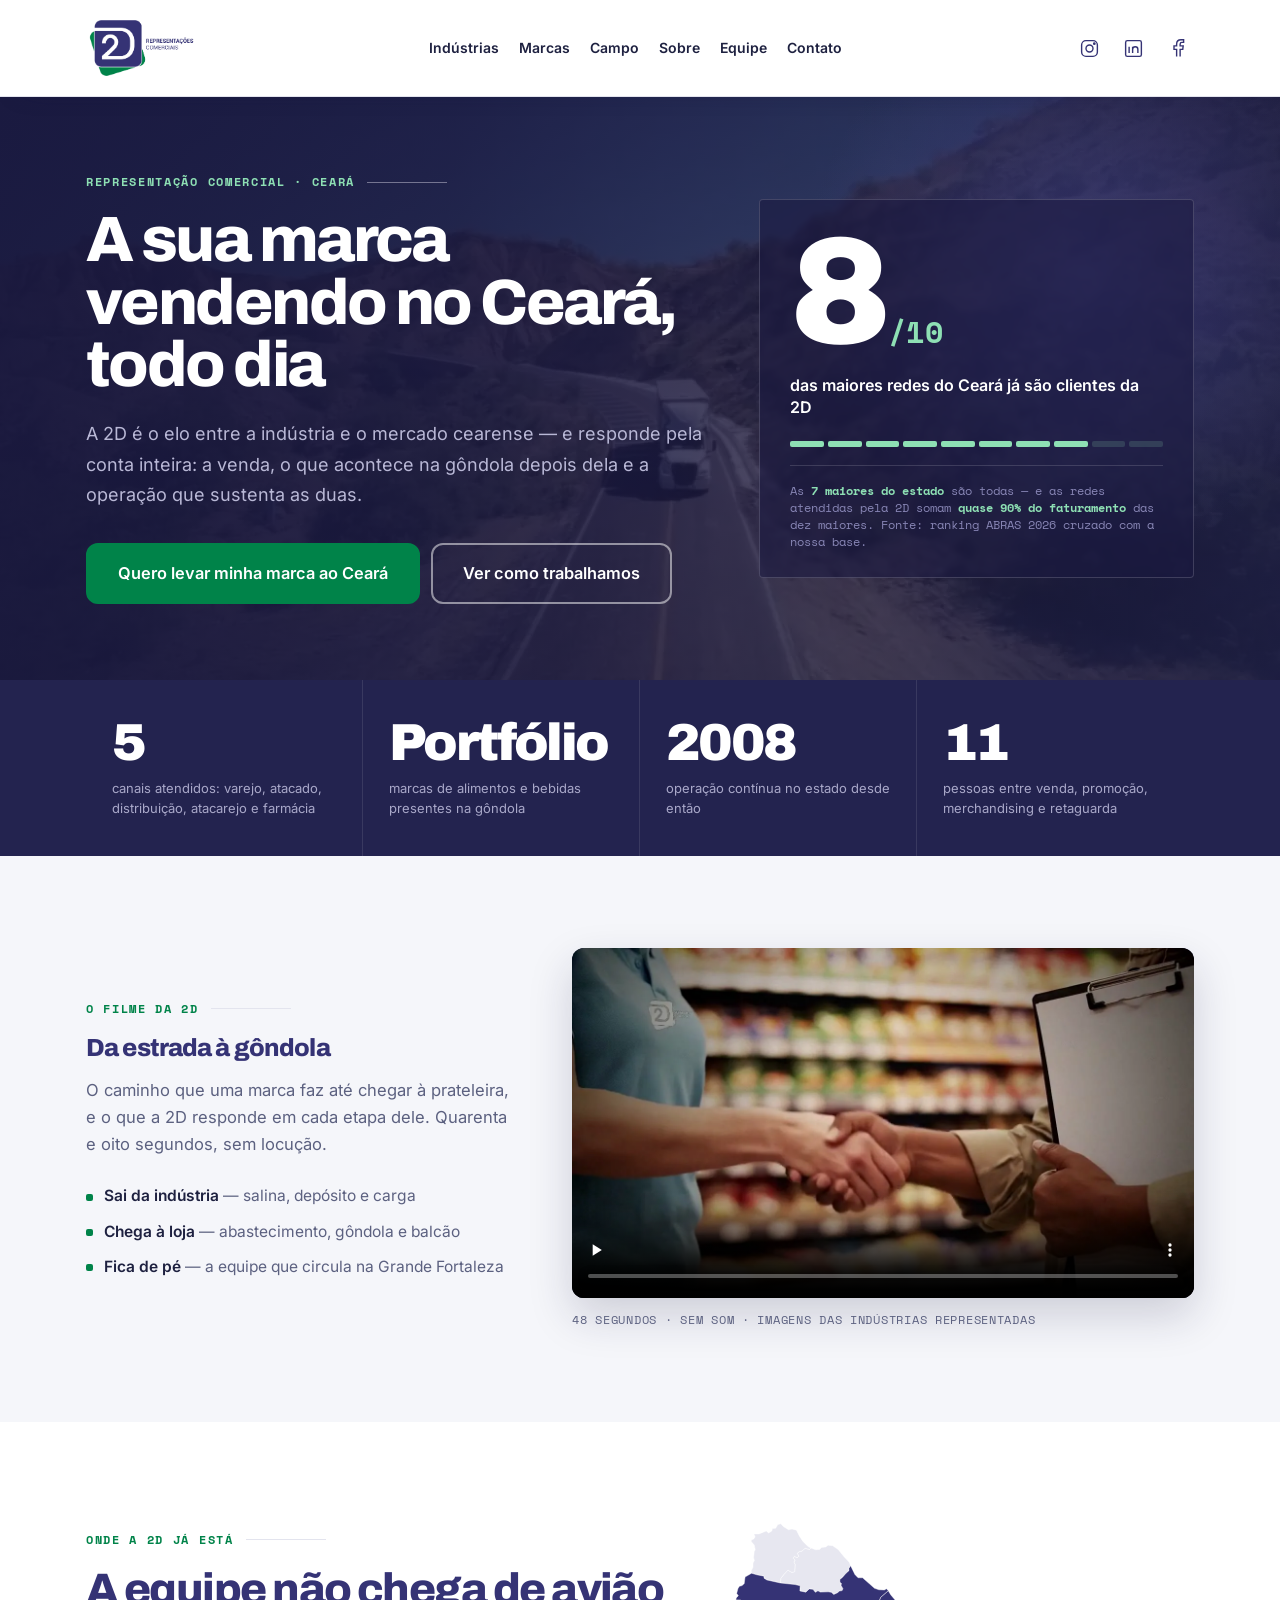
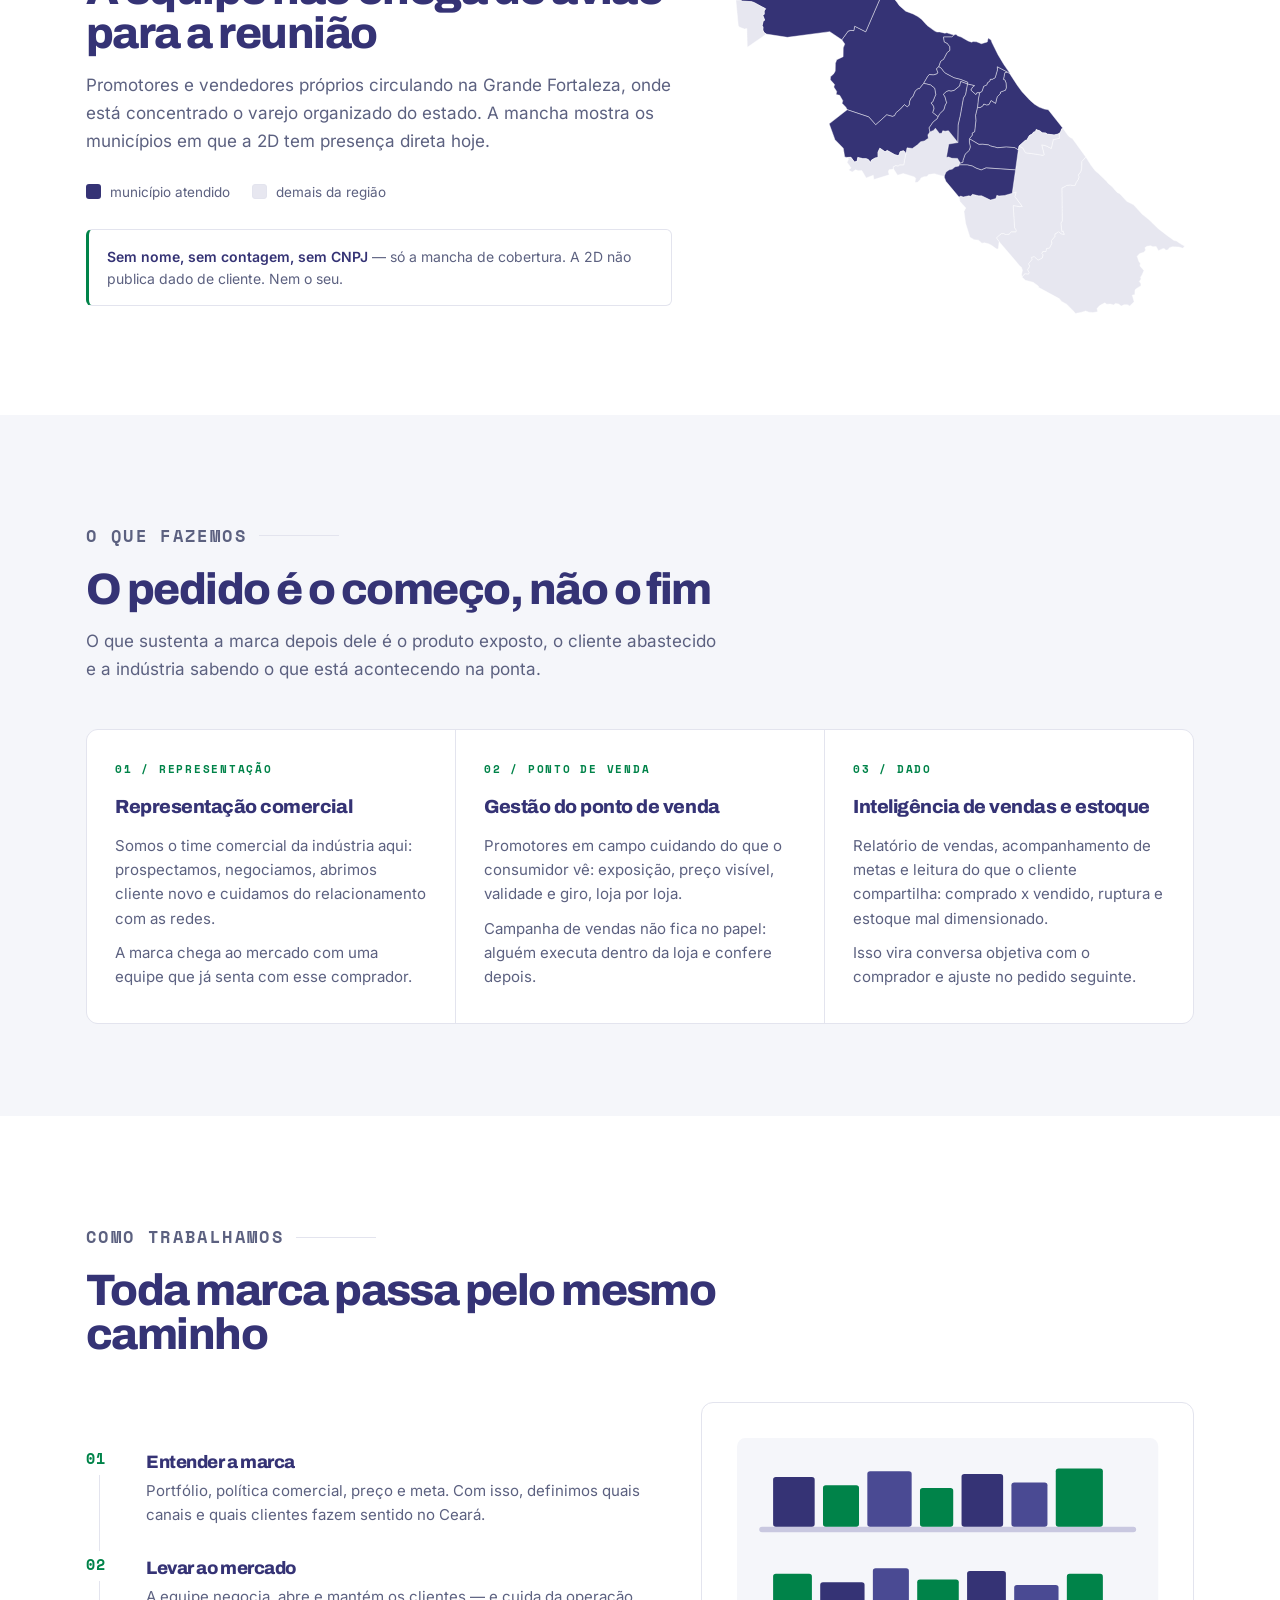
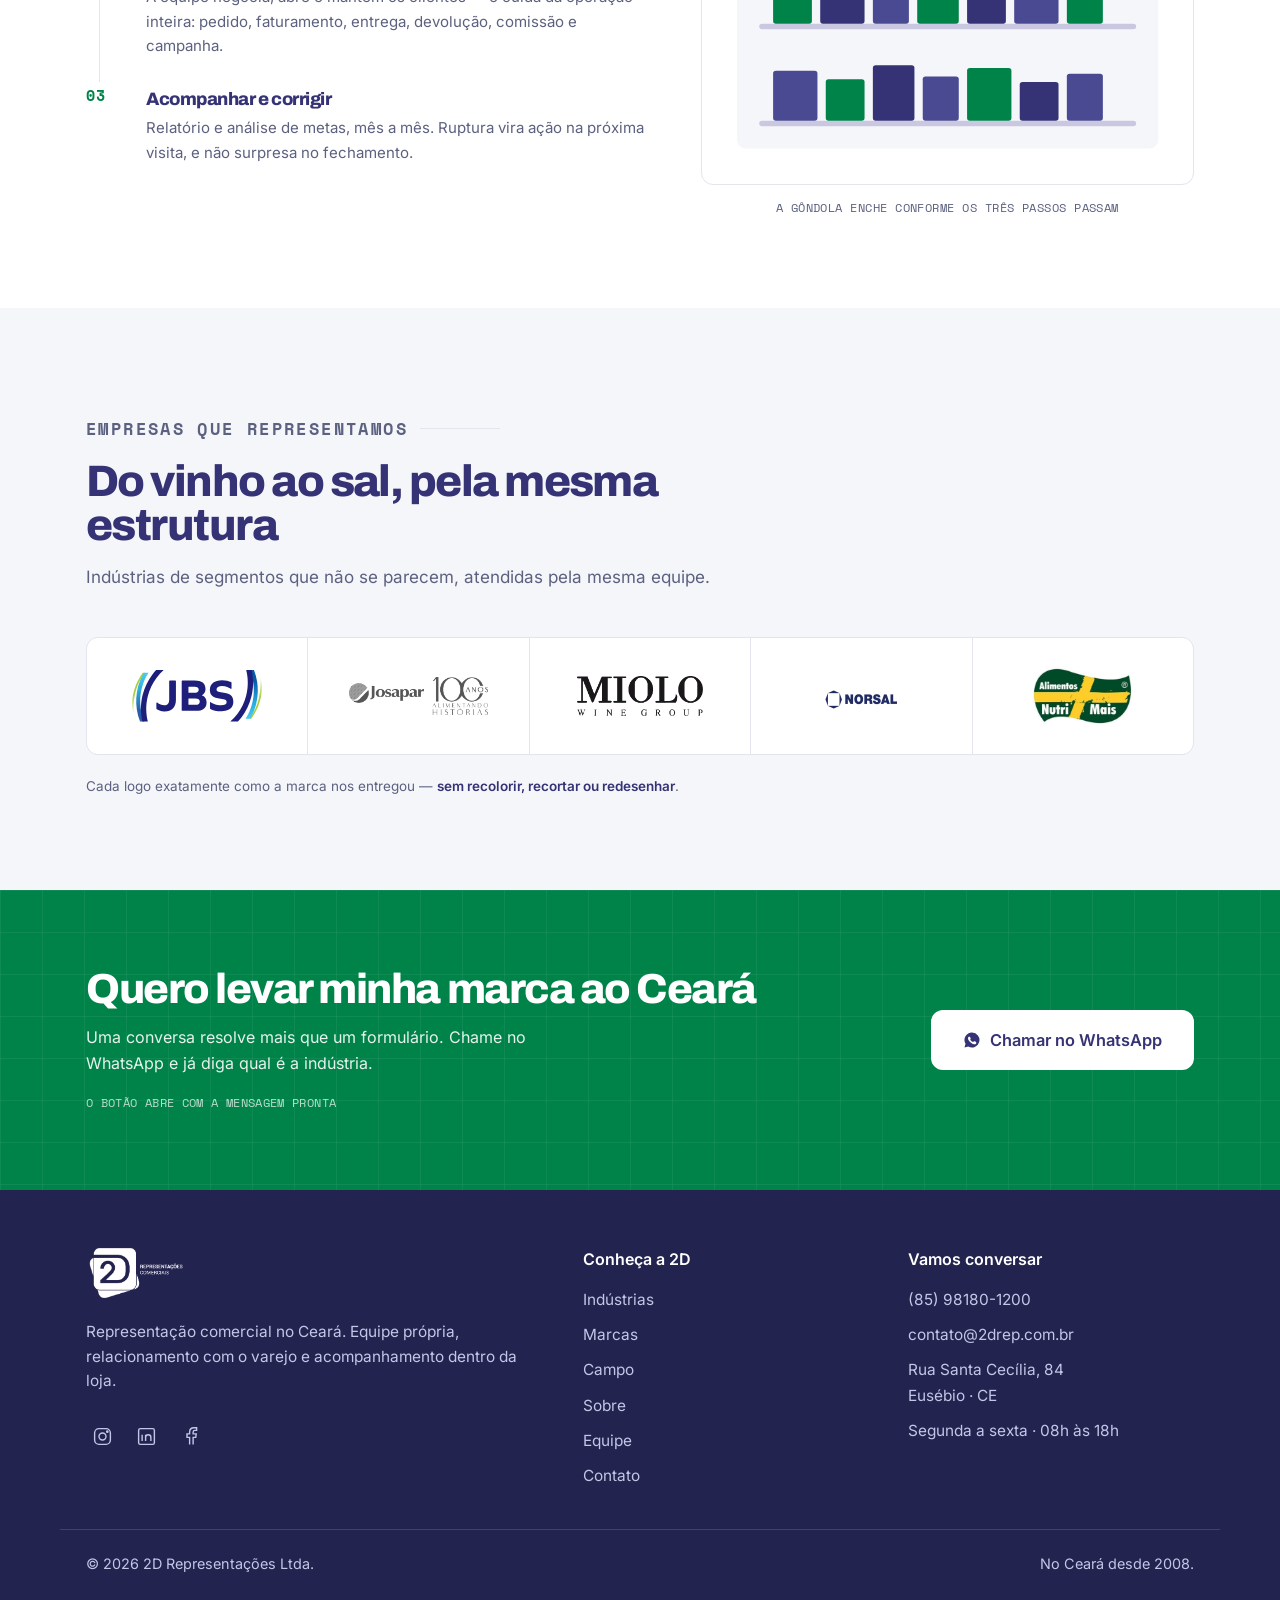
==== index.html @ 5cac81a9 "Atualiza site institucional" ====
<!DOCTYPE html><html lang="pt-BR"><head><meta charset="utf-8"><meta name="viewport" content="width=device-width, initial-scale=1"><title>2D Representações | Representação Comercial no Ceará</title><meta name="description" content="A 2D Representações leva marcas e indústrias até supermercados, atacadistas, distribuidores, atacarejo e farmácias do Ceará, com equipe própria em campo."><meta name="theme-color" content="#353375"><link rel="canonical" href="https://2drep.com.br/"><meta property="og:title" content="2D Representações | Representação Comercial no Ceará"><meta property="og:description" content="A 2D Representações leva marcas e indústrias até supermercados, atacadistas, distribuidores, atacarejo e farmácias do Ceará, com equipe própria em campo."><meta property="og:type" content="website"><link rel="icon" href="/assets/logo/logo-color.png"><!-- Google tag (gtag.js) — um carregador so, DOIS destinos:
           AW-18473481970 = conversao do Google Ads
           G-D82GPBVWT2   = propriedade GA4 "2D Representacoes", stream "Site 2D" (25/09/2026)
         So o do Ads aparece como gtag('config') aqui embaixo. O GA4 entra pela
         configuracao de destinos da propria tag do Google (Analytics > Admin >
         Streams de dados > Site 2D > Configurar tag > "Usar a tag do Google do
         seu site"), e nao por uma segunda linha de config.

         POR QUE, medido em 25/09/2026: um gtag('config') para um ID que nao
         esta no conteiner carregado dispara uma SEGUNDA busca do runtime
         inteiro — 514 KB. Com a linha, a home vai a 1480 KB; sem ela, 966 KB,
         contra um teto de 1024 KB (site/tests/test-orcamento.mjs). Ou seja: a
         rota do codigo custaria meio megabyte e deixaria o site impublicavel.
         Com os dois destinos na mesma tag, um conteiner so serve os dois.

         Este comentario existe porque, sem ele, nada neste repositorio diria
         que o site e medido pelo GA4 — a fiacao mora no painel do Google. --><script async src="https://www.googletagmanager.com/gtag/js?id=AW-18473481970"></script><script type="module">window.dataLayer=window.dataLayer||[];function e(){dataLayer.push(arguments)}e(`js`,new Date),e(`config`,`AW-18473481970`);</script><meta name="astro-view-transitions-enabled" content="true"><meta name="astro-view-transitions-fallback" content="animate"><script type="module" src="/_astro/ClientRouter.astro_astro_type_script_index_0_lang.CYDbzu1r.js"></script><link rel="stylesheet" href="/_astro/Base.BI8_-YXN.css"></head><body><a class="skip-link" href="#conteudo">Pular para o conteúdo</a><header class="site-header"><div class="container header-inner"><a class="logo-link" href="/index.html" aria-label="2D Representações — início"><img class="logo" src="/assets/logo/logo-color.png" alt="2D Representações" width="184" height="68"></a><button class="menu-toggle" aria-controls="navegacao" aria-expanded="false" hidden>Menu <span aria-hidden="true">☰</span></button><nav class="main-nav" id="navegacao" aria-label="Navegação principal"><a href="/industrias.html">Indústrias</a><a href="/marcas.html">Marcas</a><a href="/campo.html">Campo</a><a href="/sobre.html">Sobre</a><a href="/equipe.html">Equipe</a><a href="/contato.html">Contato</a></nav><div class="header-redes"><div class="redes" aria-label="Redes sociais da 2D"><a href="https://instagram.com/2drepres" aria-label="Instagram" target="_blank" rel="noopener noreferrer"><svg viewBox="0 0 24 24" fill="none" stroke="currentColor" stroke-width="1.6" aria-hidden="true"><rect x="3" y="3" width="18" height="18" rx="5"/><circle cx="12" cy="12" r="4"/><circle cx="17.5" cy="6.5" r=".8"/></svg></a><a href="https://www.linkedin.com/company/2drepres/" aria-label="LinkedIn" target="_blank" rel="noopener noreferrer"><svg viewBox="0 0 24 24" fill="none" stroke="currentColor" stroke-width="1.6" aria-hidden="true"><rect x="3" y="3" width="18" height="18" rx="2"/><path d="M7 10v7m0-10v.1M11 17v-7m0 3c0-4 6-4 6 0v4"/></svg></a><a href="https://www.facebook.com/profile.php?id=61594131366941" aria-label="Facebook" target="_blank" rel="noopener noreferrer"><svg viewBox="0 0 24 24" fill="none" stroke="currentColor" stroke-width="1.6" aria-hidden="true"><path d="M15 21v-8h3l.5-4H15V7c0-1 .5-2 2-2h2V2h-3c-3 0-5 2-5 5v2H8v4h3v8"/></svg></a></div></div></div></header><main id="conteudo" tabindex="-1"><section class="hero">
    <!-- O filme de 15 s (cenas 1, 4 e 6) roda atras do topo, mudo e em loop.
         preload="none": o video so comeca a baixar quando interacoes.ts manda
         tocar, depois do load — o LCP continua sendo o h1, nao o video. Sem JS,
         com movimento reduzido ou com o arquivo fora do ar, fica o poster. -->
    <div class="hero-bg" aria-hidden="true">
      <video class="hero-video" id="hero-video" src="/assets/video/institucional-home.mp4" poster="assets/video/poster-home.webp" muted loop playsinline preload="none" tabindex="-1"></video>
    </div>
    <div class="container hero-inner">
      <div>
        <p class="mono on-dark">Representação comercial · Ceará</p>
        <h1>A sua marca vendendo no Ceará, todo dia</h1>
        <p class="hero-lead">A 2D é o elo entre a indústria e o mercado cearense — e responde pela conta inteira: a venda, o que acontece na gôndola depois dela e a operação que sustenta as duas.</p>
        <div class="hero-ctas">
          <a class="btn btn-primary" href="https://wa.me/5585981801200?text=Ol%C3%A1%21%20Quero%20levar%20minha%20marca%20para%20o%20Cear%C3%A1%20com%20a%202D%20Representa%C3%A7%C3%B5es.">Quero levar minha marca ao Ceará</a>
          <a class="btn btn-secondary" href="#como-trabalhamos">Ver como trabalhamos</a>
        </div>
      </div>
      <div class="instr" id="instr">
        <div class="big"><span id="cnt" data-alvo="8">8</span><em>/10</em></div>
        <p class="lbl">das maiores redes do Ceará já são clientes da 2D</p>
        <div class="rulebar"><i></i><i></i><i></i><i></i><i></i><i></i><i></i><i></i><i></i><i></i></div>
        <p class="fonte">As <b>7 maiores do estado</b> são todas — e as redes atendidas pela 2D somam <b>quase 90% do faturamento</b> das dez maiores. Fonte: ranking ABRAS 2026 cruzado com a nossa base.</p>
      </div>
    </div>
  </section>

  <section class="faixa">
    <div class="container">
      <div class="faixa-g">
        <div class="faixa-i rv"><b>5</b><span>canais atendidos: varejo, atacado, distribuição, atacarejo e farmácia</span></div>
        <div class="faixa-i rv d1"><b>Portfólio</b><span>marcas de alimentos e bebidas presentes na gôndola</span></div>
        <div class="faixa-i rv d2"><b>2008</b><span>operação contínua no estado desde então</span></div>
        <div class="faixa-i rv d3"><b>11</b><span>pessoas entre venda, promoção, merchandising e retaguarda</span></div>
      </div>
    </div>
  </section>

  <section class="sec sec-filme">
    <div class="container filme-wrap">
      <div>
        <p class="mono rv">O filme da 2D</p>
        <h2 class="rv d1">Da estrada à gôndola</h2>
        <p class="rv d2 filme-lead">O caminho que uma marca faz até chegar à prateleira, e o que a 2D responde em cada etapa dele. Quarenta e oito segundos, sem locução.</p>
        <ul class="filme-etapas rv d3">
          <li><b>Sai da indústria</b> — salina, depósito e carga</li>
          <li><b>Chega à loja</b> — abastecimento, gôndola e balcão</li>
          <li><b>Fica de pé</b> — a equipe que circula na Grande Fortaleza</li>
        </ul>
      </div>
      <figure class="filme-player rv d1">
        <video controls preload="none" playsinline poster="assets/video/poster-filme.webp" src="/assets/video/institucional.mp4"></video>
        <figcaption>48 segundos · sem som · imagens das indústrias representadas</figcaption>
      </figure>
    </div>
  </section>

  

  <section class="sec">
    <div class="container">
      <div class="mapa-wrap">
        <div>
          <p class="mono rv">Onde a 2D já está</p>
          <h2 class="rv d1 mapa-title">A equipe não chega de avião para a reunião</h2>
          <p class="rv d2 mapa-lead">Promotores e vendedores próprios circulando na Grande Fortaleza, onde está concentrado o varejo organizado do estado. A mancha mostra os municípios em que a 2D tem presença direta hoje.</p>
          <div class="legenda rv d3">
            <span><i class="sw" style="background:#353375"></i> município atendido</span>
            <span><i class="sw" style="background:#e7e7f0;border:1px solid var(--line)"></i> demais da região</span>
          </div>
          <p class="nota rv d3"><b>Sem nome, sem contagem, sem CNPJ</b> — só a mancha de cobertura. A 2D não publica dado de cliente. Nem o seu.</p>
        </div>
        <div class="mapa" id="mapa">
          <svg viewBox="0 0 760 664" role="img">
<title>Municípios da região de Fortaleza em que a 2D Representações atua</title>
<style>.m{fill:#e7e7f0;stroke:#fff;stroke-width:.7}.m.a{fill:#e7e7f0}</style>
<path class="m a" style="--d:50ms" d="M394.9,364.7 L410.4,373.8 L416.4,373.6 L425.9,374.6 L429.1,376.4 L440.6,379.2 L454.6,378.1 L468.1,379.0 L474.3,382.8 L475.4,376.5 L485.4,367.5 L488.1,366.8 L492.2,359.5 L496.7,357.0 L499.4,353.5 L502.3,353.4 L503.1,349.8 L509.5,352.0 L513.0,355.1 L518.8,355.3 L521.0,357.1 L532.3,358.5 L539.3,357.0 L540.5,355.6 L542.5,354.7 L544.7,348.6 L546.9,348.0 L522.8,317.5 L516.5,316.5 L507.9,313.3 L500.5,308.5 L492.7,301.8 L480.3,288.4 L472.8,278.1 L460.1,258.6 L456.4,256.3 L452.4,257.4 L450.1,268.4 L452.4,269.2 L454.3,274.0 L454.8,281.8 L453.3,285.9 L445.3,288.9 L444.9,291.8 L439.9,296.8 L437.3,307.2 L430.0,302.5 L426.6,309.2 L422.8,309.7 L418.2,308.3 L416.4,311.6 L412.0,314.1 L408.0,313.6 L404.8,326.7 L405.4,335.2 L403.3,353.3 L399.1,355.6 L399.7,358.6Z"/>
<path class="m" d="M730.8,530.6 L726.4,529.5 L716.1,521.9 L700.9,510.1 L686.5,496.2 L674.9,486.7 L661.2,471.6 L650.1,466.1 L639.2,454.2 L634.2,451.3 L626.2,442.2 L620.6,437.6 L616.9,433.1 L603.6,420.4 L599.6,417.2 L592.5,408.0 L583.7,394.3 L577.1,401.7 L577.0,412.6 L575.4,418.3 L571.5,423.6 L572.8,426.6 L571.2,431.2 L567.7,436.0 L567.0,439.7 L563.4,440.7 L558.5,439.5 L552.6,440.5 L544.9,444.7 L545.5,497.9 L543.3,501.5 L544.9,515.3 L547.1,515.0 L548.7,519.9 L543.9,518.7 L539.7,515.4 L533.6,519.2 L533.4,523.3 L528.0,529.7 L528.5,534.6 L524.8,541.9 L520.0,542.6 L519.0,547.5 L514.0,547.5 L512.2,550.8 L514.3,553.0 L512.9,558.2 L506.3,561.5 L499.9,555.6 L495.5,557.1 L496.5,560.3 L490.7,567.6 L492.7,571.4 L489.1,577.2 L491.7,581.6 L490.8,584.0 L484.6,583.6 L480.2,589.0 L485.7,594.2 L498.3,597.6 L506.7,603.6 L507.5,606.0 L541.2,624.4 L544.0,628.1 L551.1,632.2 L552.6,633.0 L564.5,644.9 L566.9,648.1 L577.0,646.1 L583.6,644.0 L588.9,646.0 L595.3,646.6 L603.0,645.4 L602.0,640.1 L606.3,635.3 L614.8,630.9 L617.8,633.2 L623.8,632.8 L628.8,634.2 L631.9,631.9 L636.9,632.6 L641.1,636.1 L645.7,634.0 L651.2,633.9 L655.1,635.9 L662.1,629.0 L659.1,618.3 L663.2,617.6 L663.6,610.6 L664.9,608.4 L673.3,603.0 L673.0,599.4 L670.6,596.2 L673.4,592.2 L672.5,589.3 L675.0,585.6 L678.0,578.4 L671.6,571.0 L672.3,566.4 L670.1,564.4 L667.0,555.3 L671.2,551.0 L678.1,548.7 L680.8,545.3 L679.6,541.3 L683.1,539.1 L689.0,538.2 L692.5,539.7 L697.8,539.3 L701.7,546.3 L708.2,543.0 L711.0,542.8 L713.7,545.6 L716.9,544.9 L719.6,541.3 L724.5,539.9 L734.9,540.4 L741.4,542.4 L744.0,538.5 L740.0,536.7Z"/>
<path class="m" d="M480.2,589.0 L484.6,583.6 L490.8,584.0 L491.7,581.6 L489.1,577.2 L492.7,571.4 L490.7,567.6 L496.5,560.3 L495.5,557.1 L499.9,555.6 L506.3,561.5 L512.9,558.2 L514.3,553.0 L512.2,550.8 L514.0,547.5 L519.0,547.5 L520.0,542.6 L524.8,541.9 L528.5,534.6 L528.0,529.7 L533.4,523.3 L533.6,519.2 L539.7,515.4 L543.9,518.7 L548.7,519.9 L547.1,515.0 L544.9,515.3 L543.3,501.5 L545.5,497.9 L544.9,444.7 L552.6,440.5 L558.5,439.5 L563.4,440.7 L567.0,439.7 L567.7,436.0 L571.2,431.2 L572.8,426.6 L571.5,423.6 L575.4,418.3 L577.0,412.6 L577.1,401.7 L583.7,394.3 L562.0,364.3 L557.8,362.1 L554.7,358.9 L546.9,348.0 L544.7,348.6 L542.5,354.7 L540.5,355.6 L540.9,363.9 L530.5,366.1 L530.7,367.6 L527.7,380.3 L519.2,376.1 L512.2,374.5 L516.2,390.5 L513.8,391.5 L500.4,389.2 L485.9,387.4 L481.7,379.8 L475.4,376.5 L474.3,382.8 L469.8,415.2 L464.4,453.2 L470.7,451.3 L468.6,458.5 L480.6,474.5 L476.5,474.7 L465.9,472.9 L468.1,509.2 L470.7,512.7 L470.5,515.6 L462.7,515.6 L459.3,519.4 L454.0,520.2 L450.6,518.4 L446.7,518.5 L438.6,525.4 L443.1,531.6 L476.7,570.9 L479.2,573.1 L481.0,578.1 L479.6,584.1Z"/>
<path class="m a" style="--d:140ms" d="M345.3,247.7 L348.4,239.0 L353.2,235.8 L358.9,224.8 L363.4,221.3 L363.1,215.2 L359.0,209.9 L354.3,207.7 L352.9,199.6 L366.5,199.5 L369.7,196.5 L358.3,192.8 L355.1,193.3 L346.9,191.4 L342.2,191.4 L338.2,189.6 L326.4,181.0 L317.2,170.8 L311.2,166.3 L303.5,162.1 L291.6,157.7 L281.0,148.4 L277.1,142.7 L267.5,131.4 L263.2,124.4 L250.9,135.2 L226.7,191.1 L208.8,182.0 L207.4,189.2 L202.5,188.8 L198.2,190.0 L187.9,204.1 L192.7,211.0 L190.2,217.2 L190.0,231.5 L179.6,236.6 L177.5,242.3 L177.2,254.8 L174.9,259.1 L169.5,264.2 L169.3,269.1 L176.2,276.7 L174.9,280.8 L179.6,287.8 L178.7,292.9 L184.4,294.1 L189.5,302.8 L188.3,307.2 L194.5,313.5 L196.6,317.5 L231.6,329.2 L242.9,342.0 L260.8,325.9 L270.2,328.4 L273.6,327.1 L276.1,322.2 L282.8,316.7 L289.4,309.3 L294.0,312.9 L297.3,310.1 L298.0,304.0 L300.5,298.6 L303.2,296.5 L307.2,287.0 L311.9,283.2 L313.6,283.7 L320.8,274.7 L327.0,263.9 L329.8,260.4 L336.2,261.1 L342.2,259.5 L343.7,257.6 L341.6,250.9Z"/>
<path class="m" d="M378.0,459.3 L379.6,466.4 L389.1,476.8 L386.1,482.6 L388.8,502.0 L395.8,524.3 L402.6,528.3 L409.7,529.3 L415.2,534.0 L419.0,533.5 L425.9,535.0 L430.7,537.5 L439.8,543.9 L441.9,542.7 L443.1,531.6 L438.6,525.4 L446.7,518.5 L450.6,518.4 L454.0,520.2 L459.3,519.4 L462.7,515.6 L470.5,515.6 L470.7,512.7 L468.1,509.2 L465.9,472.9 L476.5,474.7 L480.6,474.5 L468.6,458.5 L470.7,451.3 L464.4,453.2 L452.3,456.6 L442.8,457.4 L439.4,456.5 L437.9,461.6 L429.1,464.1 L414.7,457.2 L410.1,457.3 L399.8,454.8 L397.0,457.9 L394.0,457.2 L384.8,459.1 L380.9,457.7Z"/>
<path class="m a" style="--d:230ms" d="M456.4,256.3 L440.1,247.7 L440.4,252.7 L436.7,265.5 L432.4,268.0 L428.7,268.2 L428.0,271.1 L424.1,273.9 L423.0,277.3 L418.0,279.5 L415.3,287.9 L411.4,290.0 L409.4,300.3 L408.0,313.6 L412.0,314.1 L416.4,311.6 L418.2,308.3 L422.8,309.7 L426.6,309.2 L430.0,302.5 L437.3,307.2 L439.9,296.8 L444.9,291.8 L445.3,288.9 L453.3,285.9 L454.8,281.8 L454.3,274.0 L452.4,269.2 L450.1,268.4 L452.4,257.4Z"/>
<path class="m a" style="--d:320ms" d="M391.7,275.8 L403.1,278.5 L399.9,281.0 L397.1,285.7 L405.5,293.1 L407.0,290.2 L411.4,290.0 L415.3,287.9 L418.0,279.5 L423.0,277.3 L424.1,273.9 L428.0,271.1 L428.7,268.2 L432.4,268.0 L436.7,265.5 L440.4,252.7 L440.1,247.7 L456.4,256.3 L460.1,258.6 L460.1,257.7 L450.8,244.1 L441.3,228.3 L431.5,208.6 L430.1,204.5 L425.4,201.2 L423.9,207.6 L414.3,210.4 L406.6,207.4 L400.9,206.9 L398.5,207.9 L392.8,206.0 L381.6,199.7 L375.6,197.4 L373.1,195.1 L369.7,196.5 L366.5,199.5 L352.9,199.6 L354.3,207.7 L359.0,209.9 L363.1,215.2 L363.4,221.3 L358.9,224.8 L353.2,235.8 L348.4,239.0 L345.3,247.7 L349.2,250.2 L352.7,255.3 L356.5,258.6 L370.0,265.8 L380.4,268.4 L392.2,273.0Z"/>
<path class="m" d="M380.0,404.1 L375.6,396.5 L366.6,396.4 L360.9,394.2 L357.5,395.2 L361.4,373.2 L376.0,370.9 L371.7,364.9 L360.9,351.6 L355.5,352.4 L351.7,351.6 L350.2,355.8 L346.3,356.0 L339.7,347.5 L336.7,351.1 L330.8,353.5 L327.5,358.4 L328.4,363.8 L321.9,368.1 L315.9,369.5 L310.3,374.8 L302.3,380.4 L293.7,379.4 L291.5,389.8 L288.3,407.0 L281.4,407.0 L279.6,408.8 L275.3,408.1 L270.9,410.3 L271.9,413.8 L278.3,423.7 L287.5,421.1 L305.7,426.5 L307.7,428.9 L306.5,435.7 L310.7,435.2 L315.3,430.8 L316.3,428.2 L321.4,426.2 L326.1,425.9 L328.7,422.8 L337.7,421.4 L352.4,425.3 L354.5,424.2 L356.9,418.6 L362.0,415.1 L367.2,413.9 L371.6,410.1 L377.7,409.0 L378.1,407.0Z"/>
<path class="m a" style="--d:410ms" d="M469.8,415.2 L474.3,382.8 L468.1,379.0 L454.6,378.1 L440.6,379.2 L429.1,376.4 L425.9,374.6 L416.4,373.6 L410.4,373.8 L394.9,364.7 L394.9,370.3 L396.3,377.8 L394.8,383.1 L387.9,389.7 L384.3,400.3 L384.4,402.6 L380.0,404.1 L378.1,407.0 L391.6,407.1 L399.6,408.9 L405.8,412.3 L414.1,415.3 L421.9,411.9Z"/>
<path class="m a" style="--d:500ms" d="M408.0,313.6 L409.4,300.3 L411.4,290.0 L407.0,290.2 L405.5,293.1 L397.1,285.7 L399.9,281.0 L403.1,278.5 L391.7,275.8 L388.6,292.8 L385.1,298.7 L380.2,326.2 L376.5,342.5 L376.0,370.9 L361.4,373.2 L357.5,395.2 L360.9,394.2 L366.6,396.4 L375.6,396.5 L380.0,404.1 L384.4,402.6 L384.3,400.3 L387.9,389.7 L394.8,383.1 L396.3,377.8 L394.9,370.3 L394.9,364.7 L399.7,358.6 L399.1,355.6 L403.3,353.3 L405.4,335.2 L404.8,326.7Z"/>
<path class="m a" style="--d:590ms" d="M344.2,329.1 L346.8,324.2 L353.7,317.5 L355.9,309.7 L358.0,306.4 L355.0,295.4 L352.4,292.9 L357.5,288.1 L361.6,286.7 L365.1,287.4 L370.2,286.2 L379.2,279.0 L380.8,271.8 L391.7,275.8 L392.2,273.0 L380.4,268.4 L370.0,265.8 L356.5,258.6 L352.7,255.3 L349.2,250.2 L345.3,247.7 L341.6,250.9 L343.7,257.6 L342.2,259.5 L336.2,261.1 L329.8,260.4 L327.0,263.9 L320.8,274.7 L332.0,277.4 L338.5,282.6 L340.3,292.7 L335.3,304.9 L332.7,306.5 L336.7,312.0 L337.3,316.1 L335.2,322.1Z"/>
<path class="m a" style="--d:680ms" d="M320.8,274.7 L313.6,283.7 L311.9,283.2 L307.2,287.0 L303.2,296.5 L300.5,298.6 L298.0,304.0 L297.3,310.1 L294.0,312.9 L289.4,309.3 L282.8,316.7 L276.1,322.2 L273.6,327.1 L270.2,328.4 L260.8,325.9 L242.9,342.0 L231.6,329.2 L196.6,317.5 L167.4,340.5 L176.8,366.1 L190.3,380.0 L192.6,394.2 L196.6,395.0 L202.7,394.8 L208.4,402.5 L212.7,401.3 L213.8,395.0 L221.8,396.9 L227.4,396.9 L231.1,398.6 L234.4,403.0 L236.2,399.2 L242.3,395.7 L246.6,395.2 L246.6,386.6 L249.6,379.9 L258.0,385.8 L261.6,383.7 L273.9,390.5 L278.6,391.9 L281.1,390.9 L282.4,385.9 L287.6,384.1 L290.3,386.0 L291.5,389.8 L293.7,379.4 L302.3,380.4 L310.3,374.8 L315.9,369.5 L321.9,368.1 L328.4,363.8 L327.5,358.4 L330.8,353.5 L329.6,346.9 L336.0,337.6 L342.7,332.2 L344.2,329.1 L335.2,322.1 L337.3,316.1 L336.7,312.0 L332.7,306.5 L335.3,304.9 L340.3,292.7 L338.5,282.6 L332.0,277.4Z"/>
<path class="m a" style="--d:770ms" d="M378.0,459.3 L380.9,457.7 L384.8,459.1 L394.0,457.2 L397.0,457.9 L399.8,454.8 L410.1,457.3 L414.7,457.2 L429.1,464.1 L437.9,461.6 L439.4,456.5 L442.8,457.4 L452.3,456.6 L464.4,453.2 L469.8,415.2 L421.9,411.9 L414.1,415.3 L405.8,412.3 L399.6,408.9 L391.6,407.1 L378.1,407.0 L377.7,409.0 L371.6,410.1 L367.2,413.9 L362.0,415.1 L356.9,418.6 L354.5,424.2 L354.2,426.9 L356.7,433.7Z"/>
<path class="m a" style="--d:860ms" d="M330.8,353.5 L336.7,351.1 L339.7,347.5 L346.3,356.0 L350.2,355.8 L351.7,351.6 L355.5,352.4 L360.9,351.6 L371.7,364.9 L376.0,370.9 L376.5,342.5 L380.2,326.2 L385.1,298.7 L388.6,292.8 L391.7,275.8 L380.8,271.8 L379.2,279.0 L370.2,286.2 L365.1,287.4 L361.6,286.7 L357.5,288.1 L352.4,292.9 L355.0,295.4 L358.0,306.4 L355.9,309.7 L353.7,317.5 L346.8,324.2 L344.2,329.1 L342.7,332.2 L336.0,337.6 L329.6,346.9Z"/>
<path class="m" d="M239.9,430.8 L264.8,423.2 L263.4,418.1 L264.4,415.0 L271.9,413.8 L270.9,410.3 L275.3,408.1 L279.6,408.8 L281.4,407.0 L288.3,407.0 L291.5,389.8 L290.3,386.0 L287.6,384.1 L282.4,385.9 L281.1,390.9 L278.6,391.9 L273.9,390.5 L261.6,383.7 L258.0,385.8 L249.6,379.9 L246.6,386.6 L246.6,395.2 L242.3,395.7 L236.2,399.2 L234.4,403.0 L231.1,398.6 L227.4,396.9 L221.8,396.9 L213.8,395.0 L212.7,401.3 L208.4,402.5 L202.7,394.8 L196.6,395.0 L199.0,397.5 L196.5,402.9 L203.0,412.0 L198.9,415.5 L204.7,418.7 L210.1,415.1 L214.8,416.5 L220.4,416.3 L227.4,428.2 L238.9,423.9Z"/>
<path class="m" d="M88.2,111.9 L112.0,114.5 L120.3,116.4 L119.9,124.8 L129.5,126.8 L135.1,121.5 L141.1,122.2 L145.0,127.1 L149.2,124.6 L153.0,126.7 L165.8,126.3 L170.9,127.1 L174.9,130.5 L181.0,127.6 L184.1,125.0 L188.4,124.3 L189.7,121.2 L186.6,115.6 L187.4,112.8 L184.8,110.6 L184.7,106.2 L188.8,102.9 L194.8,96.0 L199.5,91.9 L199.4,88.5 L202.2,83.9 L199.9,78.1 L191.2,69.1 L181.9,57.4 L173.0,51.5 L165.5,50.6 L162.0,53.4 L154.9,54.3 L152.0,57.4 L145.5,58.1 L137.7,55.2 L135.7,57.5 L128.4,55.6 L123.2,60.1 L117.6,61.6 L115.7,64.1 L118.1,68.5 L115.4,71.0 L111.0,68.5 L109.1,71.5 L111.8,74.7 L110.2,78.3 L112.1,82.1 L111.4,93.6 L107.1,94.9 L100.5,91.1 L93.7,98.3 L88.9,104.6Z"/>
<path class="m" d="M88.2,111.9 L88.9,104.6 L93.7,98.3 L100.5,91.1 L107.1,94.9 L111.4,93.6 L112.1,82.1 L110.2,78.3 L111.8,74.7 L109.1,71.5 L111.0,68.5 L115.4,71.0 L118.1,68.5 L115.7,64.1 L117.6,61.6 L123.2,60.1 L128.4,55.6 L135.7,57.5 L137.7,55.2 L133.1,52.7 L124.8,44.5 L118.9,35.5 L114.3,26.2 L107.1,24.5 L101.4,25.5 L93.1,20.4 L89.0,16.0 L84.0,17.2 L80.5,23.3 L75.2,23.7 L74.4,27.7 L69.1,30.7 L65.3,27.6 L53.4,32.3 L45.2,32.3 L47.3,36.9 L45.1,40.4 L41.0,42.3 L41.2,45.0 L45.8,50.3 L47.4,57.8 L45.8,61.0 L44.7,71.0 L46.0,75.4 L43.9,79.5 L43.7,86.8 L40.9,92.2 L41.5,96.1 L49.9,98.6 L61.5,100.8 L61.7,104.1 L66.3,107.0Z"/>
<path class="m" d="M475.4,376.5 L481.7,379.8 L485.9,387.4 L500.4,389.2 L513.8,391.5 L516.2,390.5 L512.2,374.5 L519.2,376.1 L527.7,380.3 L530.7,367.6 L530.5,366.1 L540.9,363.9 L540.5,355.6 L539.3,357.0 L532.3,358.5 L521.0,357.1 L518.8,355.3 L513.0,355.1 L509.5,352.0 L503.1,349.8 L502.3,353.4 L499.4,353.5 L496.7,357.0 L492.2,359.5 L488.1,366.8 L485.4,367.5Z"/>
<path class="m a" style="--d:950ms" d="M263.2,124.4 L260.4,121.3 L256.9,123.2 L248.1,122.9 L241.0,120.6 L221.6,103.5 L214.2,103.4 L209.1,98.0 L202.2,83.9 L199.4,88.5 L199.5,91.9 L194.8,96.0 L188.8,102.9 L184.7,106.2 L184.8,110.6 L187.4,112.8 L186.6,115.6 L189.7,121.2 L188.4,124.3 L184.1,125.0 L181.0,127.6 L174.9,130.5 L170.9,127.1 L165.8,126.3 L153.0,126.7 L149.2,124.6 L145.0,127.1 L141.1,122.2 L135.1,121.5 L129.5,126.8 L119.9,124.8 L120.3,116.4 L112.0,114.5 L88.2,111.9 L66.3,107.0 L61.7,104.1 L61.5,100.8 L49.9,98.6 L41.5,96.1 L30.9,102.3 L29.6,112.8 L26.3,116.1 L21.7,117.4 L19.3,121.1 L17.3,128.8 L20.0,132.6 L16.6,136.1 L16.0,139.7 L23.3,139.9 L26.7,141.4 L41.6,142.2 L46.0,143.9 L64.2,153.7 L61.9,157.2 L62.0,162.7 L59.6,164.2 L62.7,172.0 L60.1,174.6 L58.6,181.2 L60.1,183.4 L59.7,188.3 L61.7,192.4 L65.3,194.8 L99.5,200.1 L168.4,190.9 L187.9,204.1 L198.2,190.0 L202.5,188.8 L207.4,189.2 L208.8,182.0 L226.7,191.1 L250.9,135.2Z"/>
<path class="m" d="M65.3,194.8 L61.7,192.4 L59.7,188.3 L60.1,183.4 L58.6,181.2 L60.1,174.6 L62.7,172.0 L59.6,164.2 L62.0,162.7 L61.9,157.2 L64.2,153.7 L46.0,143.9 L41.6,142.2 L26.7,141.4 L23.3,139.9 L16.0,139.7 L19.9,180.7 L21.6,183.5 L30.0,186.7 L33.8,185.7 L34.6,216.3Z"/>
          </svg>
        </div>
      </div>
    </div>
  </section>

  <section class="sec sec-paper">
    <div class="container">
      <div class="sec-head">
        <p class="mono rv">O que fazemos</p>
        <h2 class="rv d1">O pedido é o começo, não o fim</h2>
        <p class="rv d2">O que sustenta a marca depois dele é o produto exposto, o cliente abastecido e a indústria sabendo o que está acontecendo na ponta.</p>
      </div>
      <div class="cards-num">
        <div class="card-num rv">
          <span class="n">01 / REPRESENTAÇÃO</span>
          <h3>Representação comercial</h3>
          <p>Somos o time comercial da indústria aqui: prospectamos, negociamos, abrimos cliente novo e cuidamos do relacionamento com as redes.</p>
          <p>A marca chega ao mercado com uma equipe que já senta com esse comprador.</p>
        </div>
        <div class="card-num rv d1">
          <span class="n">02 / PONTO DE VENDA</span>
          <h3>Gestão do ponto de venda</h3>
          <p>Promotores em campo cuidando do que o consumidor vê: exposição, preço visível, validade e giro, loja por loja.</p>
          <p>Campanha de vendas não fica no papel: alguém executa dentro da loja e confere depois.</p>
        </div>
        <div class="card-num rv d2">
          <span class="n">03 / DADO</span>
          <h3>Inteligência de vendas e estoque</h3>
          <p>Relatório de vendas, acompanhamento de metas e leitura do que o cliente compartilha: comprado x vendido, ruptura e estoque mal dimensionado.</p>
          <p>Isso vira conversa objetiva com o comprador e ajuste no pedido seguinte.</p>
        </div>
      </div>
    </div>
  </section>

  <section class="sec" id="como-trabalhamos">
    <div class="container">
      <div class="sec-head">
        <p class="mono rv">Como trabalhamos</p>
        <h2 class="rv d1">Toda marca passa pelo mesmo caminho</h2>
      </div>
      <div class="passos-wrap">
        <ol class="passos">
          <li class="rv"><h3>Entender a marca</h3><p>Portfólio, política comercial, preço e meta. Com isso, definimos quais canais e quais clientes fazem sentido no Ceará.</p></li>
          <li class="rv d1"><h3>Levar ao mercado</h3><p>A equipe negocia, abre e mantém os clientes — e cuida da operação inteira: pedido, faturamento, entrega, devolução, comissão e campanha.</p></li>
          <li class="rv d2"><h3>Acompanhar e corrigir</h3><p>Relatório e análise de metas, mês a mês. Ruptura vira ação na próxima visita, e não surpresa no fechamento.</p></li>
        </ol>
        <div>
          <div class="gondola" id="gondola">
            <svg viewBox="0 0 320 240" role="img" aria-label="Ilustração de uma gôndola de supermercado sendo abastecida">
              <rect x="8" y="8" width="304" height="224" rx="6" fill="#f5f6fa"/>
              <rect x="24" y="72" width="272" height="4" rx="2" fill="#c9c8e0"/>
              <rect x="24" y="142" width="272" height="4" rx="2" fill="#c9c8e0"/>
              <rect x="24" y="212" width="272" height="4" rx="2" fill="#c9c8e0"/>
              <g class="prod" style="--i:0"><rect x="34" y="36" width="30" height="36" rx="2" fill="#353375"/></g>
              <g class="prod" style="--i:1"><rect x="70" y="42" width="26" height="30" rx="2" fill="#008349"/></g>
              <g class="prod" style="--i:2"><rect x="102" y="32" width="32" height="40" rx="2" fill="#4a4a93"/></g>
              <g class="prod" style="--i:3"><rect x="140" y="44" width="24" height="28" rx="2" fill="#008349"/></g>
              <g class="prod" style="--i:4"><rect x="170" y="34" width="30" height="38" rx="2" fill="#353375"/></g>
              <g class="prod" style="--i:5"><rect x="206" y="40" width="26" height="32" rx="2" fill="#4a4a93"/></g>
              <g class="prod" style="--i:6"><rect x="238" y="30" width="34" height="42" rx="2" fill="#008349"/></g>
              <g class="prod" style="--i:7"><rect x="34" y="106" width="28" height="36" rx="2" fill="#008349"/></g>
              <g class="prod" style="--i:8"><rect x="68" y="112" width="32" height="30" rx="2" fill="#353375"/></g>
              <g class="prod" style="--i:9"><rect x="106" y="102" width="26" height="40" rx="2" fill="#4a4a93"/></g>
              <g class="prod" style="--i:10"><rect x="138" y="110" width="30" height="32" rx="2" fill="#008349"/></g>
              <g class="prod" style="--i:11"><rect x="174" y="104" width="28" height="38" rx="2" fill="#353375"/></g>
              <g class="prod" style="--i:12"><rect x="208" y="114" width="32" height="28" rx="2" fill="#4a4a93"/></g>
              <g class="prod" style="--i:13"><rect x="246" y="106" width="26" height="36" rx="2" fill="#008349"/></g>
              <g class="prod" style="--i:14"><rect x="34" y="176" width="32" height="36" rx="2" fill="#4a4a93"/></g>
              <g class="prod" style="--i:15"><rect x="72" y="182" width="28" height="30" rx="2" fill="#008349"/></g>
              <g class="prod" style="--i:16"><rect x="106" y="172" width="30" height="40" rx="2" fill="#353375"/></g>
              <g class="prod" style="--i:17"><rect x="142" y="180" width="26" height="32" rx="2" fill="#4a4a93"/></g>
              <g class="prod" style="--i:18"><rect x="174" y="174" width="32" height="38" rx="2" fill="#008349"/></g>
              <g class="prod" style="--i:19"><rect x="212" y="184" width="28" height="28" rx="2" fill="#353375"/></g>
              <g class="prod" style="--i:20"><rect x="246" y="178" width="26" height="34" rx="2" fill="#4a4a93"/></g>
            </svg>
          </div>
          <p class="gondola-cap">A GÔNDOLA ENCHE CONFORME OS TRÊS PASSOS PASSAM</p>
        </div>
      </div>
    </div>
  </section>

  <section class="sec sec-paper">
    <div class="container">
      <div class="sec-head">
        <p class="mono rv">Empresas que representamos</p>
        <h2 class="rv d1">Do vinho ao sal, pela mesma estrutura</h2>
        <p class="rv d2">Indústrias de segmentos que não se parecem, atendidas pela mesma equipe.</p>
      </div>
      <div class="logos">
        <div class="tile rv" style="--h:54px"><img src="/assets/empresas/jbs.svg" alt="JBS"></div>
        <div class="tile rv" style="--h:38px"><img src="/assets/empresas/josapar.webp" alt="Josapar"></div>
        <div class="tile rv" style="--h:40px"><img src="/assets/empresas/miolo.webp" alt="Miolo"></div>
        <div class="tile rv" style="--h:38px"><img src="/assets/empresas/norsal.webp" alt="Norsal"></div>
        <div class="tile rv" style="--h:58px"><img src="/assets/empresas/nutrimais.webp" alt="Nutrimais"></div>
      </div>
      <p class="logos-nota rv">Cada logo exatamente como a marca nos entregou — <b>sem recolorir, recortar ou redesenhar</b>.</p>
    </div>
  </section>

  <section class="cta">
    <div class="container cta-inner">
      <div>
        <h2 class="cta-h2">Quero levar minha marca ao Ceará</h2>
        <p class="cta-p">Uma conversa resolve mais que um formulário. Chame no WhatsApp e já diga qual é a indústria.</p>
        <p class="fine">O BOTÃO ABRE COM A MENSAGEM PRONTA</p>
      </div>
      <a class="btn btn-light" href="https://wa.me/5585981801200?text=Ol%C3%A1%21%20Vim%20pelo%20site%20da%202D%20Representa%C3%A7%C3%B5es%20e%20quero%20conversar.">
        <svg viewBox="0 0 24 24" fill="currentColor" aria-hidden="true"><path d="M12 2a10 10 0 0 0-8.6 15.1L2 22l5-1.3A10 10 0 1 0 12 2zm5.8 14.2c-.2.7-1.2 1.3-2 1.4-.5.1-1.1.1-3.3-.7-2.8-1.1-4.6-3.9-4.7-4.1-.1-.2-1.1-1.5-1.1-2.8s.7-2 .9-2.2c.2-.3.5-.3.7-.3h.5c.2 0 .4 0 .6.5l.8 2c.1.2.1.3 0 .5l-.4.5c-.1.2-.3.3-.1.6.1.3.6 1.1 1.4 1.8 1 .9 1.8 1.1 2 1.2.3.1.4.1.6-.1l.8-.9c.2-.2.4-.2.6-.1l1.9.9c.2.1.4.2.5.3.1.2.1.6 0 1z"/></svg>
        Chamar no WhatsApp
      </a>
    </div>
  </section></main><footer class="site-footer"><div class="container footer-top"><div class="footer-brand"><a href="/index.html"><img src="/assets/logo/logo-white.png" alt="2D Representações" class="logo-footer" width="190" height="70" loading="lazy"></a><p>Representação comercial no Ceará. Equipe própria, relacionamento com o varejo e acompanhamento dentro da loja.</p><div class="redes" aria-label="Redes sociais da 2D"><a href="https://instagram.com/2drepres" aria-label="Instagram" target="_blank" rel="noopener noreferrer"><svg viewBox="0 0 24 24" fill="none" stroke="currentColor" stroke-width="1.6" aria-hidden="true"><rect x="3" y="3" width="18" height="18" rx="5"/><circle cx="12" cy="12" r="4"/><circle cx="17.5" cy="6.5" r=".8"/></svg></a><a href="https://www.linkedin.com/company/2drepres/" aria-label="LinkedIn" target="_blank" rel="noopener noreferrer"><svg viewBox="0 0 24 24" fill="none" stroke="currentColor" stroke-width="1.6" aria-hidden="true"><rect x="3" y="3" width="18" height="18" rx="2"/><path d="M7 10v7m0-10v.1M11 17v-7m0 3c0-4 6-4 6 0v4"/></svg></a><a href="https://www.facebook.com/profile.php?id=61594131366941" aria-label="Facebook" target="_blank" rel="noopener noreferrer"><svg viewBox="0 0 24 24" fill="none" stroke="currentColor" stroke-width="1.6" aria-hidden="true"><path d="M15 21v-8h3l.5-4H15V7c0-1 .5-2 2-2h2V2h-3c-3 0-5 2-5 5v2H8v4h3v8"/></svg></a></div></div><div class="footer-col"><p class="footer-title">Conheça a 2D</p><ul class="footer-list"><li><a href="/industrias.html">Indústrias</a></li><li><a href="/marcas.html">Marcas</a></li><li><a href="/campo.html">Campo</a></li><li><a href="/sobre.html">Sobre</a></li><li><a href="/equipe.html">Equipe</a></li><li><a href="/contato.html">Contato</a></li></ul></div><div class="footer-col"><p class="footer-title">Vamos conversar</p><ul class="footer-list"><li><a href="https://wa.me/5585981801200">(85) 98180-1200</a></li><li><a href="mailto:contato@2drep.com.br">contato@2drep.com.br</a></li><li>Rua Santa Cecília, 84<br>Eusébio · CE</li><li>Segunda a sexta · 08h às 18h</li></ul></div></div><div class="container footer-bottom"><p>© 2026 2D Representações Ltda.</p><p>No Ceará desde 2008.</p></div></footer><dialog id="foto-ampliada" class="foto-dialog" aria-label="Foto de campo ampliada"><form method="dialog"><button>Fechar ×</button></form><figure><img alt=""><figcaption></figcaption></figure></dialog><script type="module">var e;function t(){e?.abort(),e=new AbortController;let{signal:t}=e,n=document.querySelector(`.menu-toggle`),r=document.querySelector(`#navegacao`);if(n&&r){n.hidden=!1,document.documentElement.classList.add(`menu-pronto`);let e=()=>{n.setAttribute(`aria-expanded`,`false`),r.classList.remove(`aberto`)};n.addEventListener(`click`,()=>{let e=n.getAttribute(`aria-expanded`)!==`true`;n.setAttribute(`aria-expanded`,String(e)),r.classList.toggle(`aberto`,e)},{signal:t}),document.addEventListener(`keydown`,t=>{t.key===`Escape`&&(e(),n.focus())},{signal:t}),r.addEventListener(`click`,e,{signal:t})}let i=document.querySelector(`[data-filtros]`);if(i){i.hidden=!1;let e=i.querySelector(`[name=praca]`),n=i.querySelector(`[name=marca]`),r=i.querySelector(`[role=status]`),a=[...document.querySelectorAll(`[data-peca]`)],o=(t=!0)=>{let i=0;for(let t of a){let r=JSON.parse(t.dataset.marcas||`[]`);t.hidden=!!(e.value&&t.dataset.praca!==e.value||n.value&&!r.includes(n.value)),t.hidden||i++}document.querySelectorAll(`[data-mes]`).forEach(e=>{e.hidden=!e.querySelector(`[data-peca]:not([hidden])`)});let o=document.querySelector(`.sem-resultado`);if(o&&(o.hidden=i>0),r.textContent=`${i} ${i===1?`registro`:`registros`}`,t){let t=new URL(location.href);for(let r of[e,n])r.value?t.searchParams.set(r.name,r.value):t.searchParams.delete(r.name);t.href!==location.href&&history.pushState({},``,t)}},s=()=>{let t=new URLSearchParams(location.search);for(let r of[e,n]){let e=t.get(r.name)||``;r.value=[...r.options].some(t=>t.value===e)?e:``}o(!1)};i.addEventListener(`change`,()=>o(),{signal:t}),i.addEventListener(`submit`,e=>{e.preventDefault(),o()},{signal:t}),i.addEventListener(`reset`,()=>{e.value=``,n.value=``,o()},{signal:t}),window.addEventListener(`popstate`,s,{signal:t}),s()}document.querySelectorAll(`[data-foto]`).forEach(e=>{e.addEventListener(`click`,t=>{if(t.ctrlKey||t.metaKey||t.shiftKey||t.altKey)return;let n=document.querySelector(`#foto-ampliada`),r=e.querySelector(`img`);if(!n||!r)return;t.preventDefault();let i=n.querySelector(`img`);i.src=r.currentSrc||r.src,i.alt=r.alt,n.querySelector(`figcaption`).textContent=r.alt,n.showModal()},{signal:t})});let a=document.querySelector(`#foto-ampliada`);a?.addEventListener(`click`,e=>{e.target===a&&a.close()},{signal:t});let o=document.querySelector(`#hero-video`);if(o&&!matchMedia(`(prefers-reduced-motion: reduce)`).matches){let e=()=>{o.preload=`auto`,o.play().catch(()=>{})};document.readyState===`complete`?e():window.addEventListener(`load`,e,{once:!0,signal:t})}}document.addEventListener(`astro:page-load`,t),document.addEventListener(`astro:before-swap`,()=>e?.abort());</script></body></html>
---- _astro/Base.BI8_-YXN.css ----
.astro-route-announcer{clip:rect(0 0 0 0);clip-path:inset(50%);white-space:nowrap;width:1px;height:1px;position:absolute;top:0;left:0;overflow:hidden}@font-face{font-family:Archivo;src:url(/assets/fonts/archivo-800.woff2)format("woff2");font-weight:800;font-style:normal;font-display:swap}@font-face{font-family:Archivo;src:url(/assets/fonts/archivo-900.woff2)format("woff2");font-weight:900;font-style:normal;font-display:swap}@font-face{font-family:Inter;src:url(/assets/fonts/inter-400.woff2)format("woff2");font-weight:400;font-style:normal;font-display:swap}@font-face{font-family:Inter;src:url(/assets/fonts/inter-600.woff2)format("woff2");font-weight:600;font-style:normal;font-display:swap}@font-face{font-family:Space Mono;src:url(/assets/fonts/spacemono-400.woff2)format("woff2");font-weight:400;font-style:normal;font-display:swap}@font-face{font-family:Space Mono;src:url(/assets/fonts/spacemono-700.woff2)format("woff2");font-weight:700;font-style:normal;font-display:swap}:root{--navy:#353375;--deep:#1a1940;--deep2:#23234f;--soft:#4a4a93;--green:#008349;--green-d:#00693a;--mint:#8ee0b4;--ink:#1e2140;--muted:#5c6180;--line:#e3e4ee;--paper:#f5f6fa;--white:#fff;--container:1160px;--disp:"Archivo",system-ui,-apple-system,"Segoe UI",sans-serif;--body:"Inter",system-ui,-apple-system,"Segoe UI",sans-serif;--mono:"Space Mono",ui-monospace,"Cascadia Mono",Consolas,monospace;--navy-deep:#23234f;--green-deep:#00693a;--radius:12px;--radius-sm:8px}*{box-sizing:border-box}html{-webkit-text-size-adjust:100%}body{background:var(--white);color:var(--ink);font-family:var(--body);overflow-wrap:break-word;-webkit-font-smoothing:antialiased;margin:0;font-size:16.5px;line-height:1.65}img{max-width:100%}h1,h2,h3,p,ul,ol,figure{margin:0}h1,h2,h3{font-family:var(--disp);color:var(--navy);letter-spacing:-.035em;font-weight:800;line-height:1}a{color:var(--navy)}a:focus-visible,button:focus-visible{outline:3px solid var(--green);outline-offset:3px;border-radius:4px}.container{max-width:var(--container);margin:0 auto;padding:0 26px}.mono{font:700 10.5px/1 var(--mono);letter-spacing:.2em;text-transform:uppercase;color:var(--green);align-items:center;gap:12px;margin-bottom:18px;display:flex}.mono:after{content:"";background:linear-gradient(90deg,#00834973,#0000);flex:1;height:1px}.mono.on-dark{color:var(--mint)}.site-header{z-index:30;background:var(--white);border-bottom:1px solid var(--line);position:sticky;top:0;box-shadow:0 12px 28px -26px #14143cbf}.header-inner{justify-content:space-between;align-items:center;gap:24px;padding-top:14px;padding-bottom:14px;display:flex}.logo-link{line-height:0;display:block}.logo{width:auto;height:68px;display:block}.main-nav{flex-wrap:wrap;gap:6px;display:flex}.main-nav a{border-radius:var(--radius-sm);color:var(--ink);padding:8px 12px;font-size:.94rem;font-weight:600;text-decoration:none;transition:background-color .18s,color .18s;display:block;position:relative}.main-nav a:after{content:"";background:var(--green);transform-origin:0;border-radius:2px;height:2px;transition:transform .18s;position:absolute;bottom:3px;left:12px;right:12px;transform:scaleX(0)}.main-nav a:hover{background:var(--paper);color:var(--navy)}.main-nav a:hover:after{transform:scaleX(1)}.hero{background:var(--deep);color:#fff;padding:84px 0 74px;position:relative;overflow:hidden}.hero:before{content:"";opacity:.34;pointer-events:none;background-image:linear-gradient(#8ee0b421 1px,#0000 1px),linear-gradient(90deg,#8ee0b421 1px,#0000 1px);background-size:42px 42px;animation:30s ease-in-out infinite alternate grade;position:absolute;inset:0;-webkit-mask-image:radial-gradient(120% 95% at 72% 20%,#000 20%,#0000 72%);mask-image:radial-gradient(120% 95% at 72% 20%,#000 20%,#0000 72%)}@keyframes grade{0%{transform:translate(0,0)}to{transform:translate(-42px,-42px)}}.hero:after{content:"";aspect-ratio:1;pointer-events:none;background:radial-gradient(circle,#4a4a938c,#0000 68%);border-radius:50%;width:46%;position:absolute;top:-20%;right:-8%}.hero-inner{grid-template-columns:1.18fr .82fr;align-items:center;gap:56px;display:grid;position:relative}@media (width<=920px){.hero-inner{grid-template-columns:1fr;gap:40px}}.hero h1{color:#fff;letter-spacing:-.04em;font-size:clamp(34px,4.9vw,62px);font-weight:800;line-height:.98}.hero-lead{color:#b9b8d6;max-width:48ch;margin-top:22px;font-size:17px;line-height:1.62}.hero-ctas{flex-wrap:wrap;gap:11px;margin-top:32px;display:flex}.hero-bg{z-index:0;position:absolute;inset:0;overflow:hidden}.hero-bg:after{content:"";background:linear-gradient(97deg,#1a1940f2 0%,#1a1940e6 34%,#1a1940bd 68%,#23234fcc 100%);position:absolute;inset:0}.hero-video{object-fit:cover;filter:saturate(.9);width:100%;height:100%;display:block}.hero:before,.hero:after{z-index:1}.hero-inner{z-index:2}.hero .instr{-webkit-backdrop-filter:blur(4px);background:#1a194094}.sec-filme{background:var(--paper)}.filme-wrap{grid-template-columns:.82fr 1.18fr;align-items:center;gap:54px;display:grid}@media (width<=920px){.filme-wrap{grid-template-columns:1fr;gap:32px}}.filme-lead{color:var(--muted);max-width:46ch;margin-top:16px}.filme-etapas{gap:12px;max-width:46ch;margin-top:26px;padding:0;list-style:none;display:grid}.filme-etapas li{color:var(--muted);padding-left:18px;font-size:15.5px;line-height:1.5;position:relative}.filme-etapas li:before{content:"";background:var(--green);border-radius:2px;width:7px;height:7px;position:absolute;top:.62em;left:0}.filme-etapas b{color:var(--ink);font-weight:600}.filme-player{margin:0}.filme-player video{aspect-ratio:16/9;border-radius:var(--radius);background:var(--deep);width:100%;display:block;box-shadow:0 18px 44px #1a19402e}.filme-player figcaption{font-family:var(--mono);letter-spacing:.06em;text-transform:uppercase;color:var(--muted);margin-top:12px;font-size:12px}.instr{backdrop-filter:blur(2px);background:#ffffff09;border:1px solid #ffffff29;border-radius:14px;padding:32px 30px 26px}.instr .big{font-family:var(--disp);letter-spacing:-.065em;color:#fff;align-items:baseline;gap:6px;font-size:clamp(88px,12.5vw,152px);font-weight:900;line-height:.8;display:flex}.instr .big em{font:700 .2em/1 var(--mono);color:var(--mint);letter-spacing:.03em;font-style:normal}.instr .lbl{font-family:var(--body);color:#fff;margin-top:20px;font-size:16px;font-weight:600;line-height:1.4}.rulebar{gap:4px;margin-top:22px;display:flex}.rulebar i{background:var(--mint);border-radius:2px;flex:1;height:6px;display:block;transform:scaleY(1)}.rulebar i:nth-child(n+9){background:#8ee0b429}html.js-ok .rulebar i{transform-origin:bottom;background:#8ee0b429;transition:transform .45s cubic-bezier(.3,1.1,.4,1),background-color .45s;transform:scaleY(.4)}html.js-ok .instr.on .rulebar i{transform:scaleY(1)}html.js-ok .instr.on .rulebar i:nth-child(-n+8){background:var(--mint)}.rulebar i:first-child{transition-delay:50ms}.rulebar i:nth-child(2){transition-delay:.11s}.rulebar i:nth-child(3){transition-delay:.17s}.rulebar i:nth-child(4){transition-delay:.23s}.rulebar i:nth-child(5){transition-delay:.29s}.rulebar i:nth-child(6){transition-delay:.35s}.rulebar i:nth-child(7){transition-delay:.41s}.rulebar i:nth-child(8){transition-delay:.47s}.rulebar i:nth-child(9){transition-delay:.53s}.rulebar i:nth-child(10){transition-delay:.59s}.instr .fonte{font:400 11.5px/1.5 var(--mono);color:#8886b5;border-top:1px solid #ffffff24;margin-top:18px;padding-top:16px}.instr .fonte b{color:var(--mint);font-weight:700}.btn{border-radius:var(--radius);padding:15px 30px;font-size:1.02rem;font-weight:700;text-decoration:none;transition:background-color .18s,color .18s,border-color .18s,transform .18s,box-shadow .18s;display:inline-block}.btn:hover{transform:translateY(-2px)}.btn-primary{background:var(--green);color:var(--white);border:2px solid var(--green)}.btn-primary:hover{background:var(--green-deep);border-color:var(--green-deep);box-shadow:0 16px 30px -18px #157a45d9}.btn-secondary{color:var(--white);background:0 0;border:2px solid #ffffff80}.btn-secondary:hover{background:var(--white);color:var(--navy);border-color:var(--white)}.btn-navy{background:var(--navy);color:var(--white);border:2px solid var(--navy)}.btn-navy:hover{background:var(--navy-deep);border-color:var(--navy-deep);box-shadow:0 16px 30px -18px #353375d9}.btn-light{background:var(--white);color:var(--navy);border:2px solid var(--white)}.btn-light:hover{color:var(--white);background:0 0}.link-more{color:var(--navy);border-bottom:2px solid var(--green);padding-bottom:2px;font-weight:700;text-decoration:none;transition:color .18s,transform .18s;display:inline-block}.link-more:hover{color:var(--green-deep);transform:translate(3px)}.section{padding:84px 0}.section-paper{background:var(--paper)}.section-title{letter-spacing:-.035em;font-size:clamp(1.85rem,3vw,2.6rem);font-weight:800}.section-head{grid-template-columns:minmax(0,1fr) minmax(0,1fr);align-items:end;gap:24px 56px;margin-bottom:44px;display:grid}.section-head p{color:var(--muted);max-width:58ch;font-size:1.06rem}.page-head{padding-top:72px;padding-bottom:8px}.page-head h1{letter-spacing:-.038em;max-width:18ch;font-size:clamp(2.3rem,4.8vw,3.7rem);font-weight:800;line-height:1.04}.page-head .lead{color:var(--muted);max-width:62ch;margin-top:22px;font-size:1.16rem}.prose p+p{margin-top:18px}.prose{max-width:68ch;color:var(--ink)}.prose strong{color:var(--navy)}.sec{padding:92px 0}.sec-paper{background:var(--paper)}.sec-dark{background:var(--deep2);color:#fff}.sec-head{max-width:64ch;margin-bottom:46px}.sec-head h2{font-size:clamp(28px,3.5vw,44px);font-weight:800}.sec-dark h2{color:#fff}.sec-head p{color:var(--muted);margin-top:16px;font-size:17px}.sec-dark .sec-head p{color:#b9b8d6}html.js-ok .rv{opacity:0;transition:opacity .68s cubic-bezier(.22,.8,.3,1),transform .68s cubic-bezier(.22,.8,.3,1);transform:translateY(20px)}html.js-ok .rv.on{opacity:1;transform:none}.rv.d1{transition-delay:80ms}.rv.d2{transition-delay:.16s}.rv.d3{transition-delay:.24s}.cards{grid-template-columns:repeat(auto-fit,minmax(260px,1fr));gap:22px;display:grid}.cards-2{grid-template-columns:repeat(auto-fit,minmax(320px,1fr))}.cards-4{grid-template-columns:repeat(4,minmax(0,1fr))}.cards-5{grid-template-columns:repeat(5,minmax(0,1fr))}.cards-4 .card{padding:26px 22px}.cards-5 .card{padding:24px 20px}.card{background:var(--white);border:1px solid var(--line);border-radius:var(--radius);padding:28px;transition:transform .18s,box-shadow .18s,border-color .18s}.card:hover{border-color:#cdd0e6;transform:translateY(-3px);box-shadow:0 22px 44px -30px #1e214099}.section-paper .card{box-shadow:0 1px #3533750a}.section-paper .card:hover{box-shadow:0 22px 44px -30px #1e214099}.card h3{margin-bottom:10px;font-size:1.16rem;font-weight:700}.card p{color:var(--muted);font-size:.99rem}.card p+p{margin-top:12px}.card .list-marks{margin-top:16px}.card .btn{margin-top:22px}.icon{width:46px;height:46px;color:var(--green-deep);background:#0083491f;border-radius:10px;justify-content:center;align-items:center;margin-bottom:18px;display:flex}.icon svg{width:24px;height:24px;display:block}.icon-navy{color:var(--navy);background:#35337517}.cards-num{background:var(--line);border:1px solid var(--line);border-radius:12px;grid-template-columns:repeat(3,1fr);gap:1px;display:grid;overflow:hidden}@media (width<=920px){.cards-num{grid-template-columns:1fr}}.card-num{background:#fff;padding:34px 28px;transition:background-color .2s}.card-num:hover{background:#fcfcfe}.card-num .n{font:700 11px/1 var(--mono);color:var(--green);letter-spacing:.16em;margin-bottom:22px;display:block}.card-num h3{letter-spacing:-.025em;margin-bottom:13px;font-size:19px;font-weight:700}.card-num p{color:var(--muted);font-size:15px;line-height:1.62}.card-num p+p{margin-top:10px}.faixa{background:var(--deep2);color:#fff;padding:0}.faixa-g{grid-template-columns:repeat(4,1fr);display:grid}@media (width<=820px){.faixa-g{grid-template-columns:repeat(2,1fr)}}.faixa-i{border-right:1px solid #ffffff1a;padding:38px 26px}.faixa-i:last-child{border-right:none}@media (width<=820px){.faixa-i:nth-child(2){border-right:none}.faixa-i:nth-child(-n+2){border-bottom:1px solid #ffffff1a}}.faixa-i b{font-family:var(--disp);letter-spacing:-.05em;color:#fff;font-size:clamp(34px,4.4vw,52px);font-weight:900;line-height:.95;display:block}.faixa-i b small{font:700 .32em/1 var(--mono);color:var(--mint);letter-spacing:.04em;margin-left:4px}.faixa-i span{font:400 13px/1.5 var(--body);color:#a9a8c9;margin-top:12px;display:block}.steps{counter-reset:passo;grid-template-columns:repeat(auto-fit,minmax(260px,1fr));gap:26px;padding:0;list-style:none;display:grid}.steps li{counter-increment:passo;border-top:2px solid var(--navy);padding-top:22px}.steps li:before{content:counter(passo);color:var(--green);margin-bottom:14px;font-size:1.5rem;font-weight:800;line-height:1;display:block}.steps h3{margin-bottom:8px;font-size:1.12rem;font-weight:700}.steps p{color:var(--muted);font-size:.99rem}.passos-wrap{grid-template-columns:1fr .88fr;align-items:center;gap:54px;display:grid}@media (width<=920px){.passos-wrap{grid-template-columns:1fr}}.passos{counter-reset:passo-inst;margin:0;padding:0;list-style:none}.passos li{counter-increment:passo-inst;padding-bottom:32px;padding-left:60px;position:relative}.passos li:before{content:"0" counter(passo-inst);font:700 15px/1 var(--mono);color:var(--green);letter-spacing:.04em;position:absolute;top:-2px;left:0}.passos li:after{content:"";background:var(--line);width:1px;position:absolute;top:22px;bottom:8px;left:13px}.passos li:last-child{padding-bottom:0}.passos li:last-child:after{display:none}.passos h3{letter-spacing:-.025em;margin-bottom:8px;font-size:18px;font-weight:700}.passos p{color:var(--muted);font-size:15px;line-height:1.62}.gondola{border:1px solid var(--line);background:#fff;border-radius:12px;padding:24px}.gondola svg{width:100%;height:auto;display:block}.gondola .prod{opacity:1;transform:none}html.js-ok .gondola .prod{opacity:0;transition:opacity .48s,transform .48s cubic-bezier(.3,1.2,.5,1);transition-delay:calc(var(--i,0) * 62ms);transform:translateY(-12px)}html.js-ok .gondola.on .prod{opacity:1;transform:none}.gondola-cap{font:400 11.5px/1.5 var(--mono);color:var(--muted);text-align:center;letter-spacing:.04em;margin-top:14px}.list-marks{gap:12px;padding:0;list-style:none;display:grid}.list-marks li{color:var(--ink);padding-left:30px;position:relative}.list-marks li:before{content:"";background:var(--green);border-radius:3px;width:12px;height:12px;position:absolute;top:9px;left:0}.list-marks strong{color:var(--navy)}.panel{background:var(--white);border:1px solid var(--line);border-radius:var(--radius);border-left:5px solid var(--navy);padding:30px}.panel-after{margin-top:26px}.panel h3{margin-bottom:16px;font-size:1.16rem;font-weight:700}.mapa-bloco{background:var(--white);border:1px solid var(--line);border-radius:var(--radius);grid-template-columns:minmax(0,300px) minmax(0,430px);justify-content:center;align-items:center;gap:56px;margin-bottom:44px;padding:40px 36px;display:grid}.mapa-figura{text-align:center;margin:0}.mapa-ceara{filter:drop-shadow(0 16px 26px #35337538);width:100%;max-width:300px;height:auto;margin:0 auto;display:block}.mapa-figura figcaption{color:var(--navy);margin-top:18px;font-size:.98rem;font-weight:700}.mapa-credito{color:var(--muted);margin-top:6px;font-size:.78rem;font-weight:400;line-height:1.4;display:block}.mapa-destaque{color:var(--navy);letter-spacing:-.03em;margin-bottom:14px;font-size:clamp(1.35rem,2.2vw,1.8rem);font-weight:800;line-height:1.15}.mapa-texto p:not(.mapa-destaque){color:var(--muted);max-width:46ch;font-size:1.04rem}.mapa-wrap{grid-template-columns:1fr .8fr;align-items:center;gap:54px;display:grid}@media (width<=920px){.mapa-wrap{grid-template-columns:1fr}}.mapa svg{width:100%;height:auto;display:block}.mapa .m{fill:#e7e7f0;stroke:#fff;stroke-width:.7px}html.js-ok .mapa .m.a{fill:#e7e7f0;transition:fill .55s cubic-bezier(.3,.9,.4,1)}html.js-ok .mapa.on .m.a{fill:var(--navy);transition-delay:var(--d,0s)}.legenda{color:var(--muted);flex-wrap:wrap;gap:22px;margin-top:26px;font-size:13.5px;display:flex}.legenda span{align-items:center;gap:9px;display:flex}.sw{border-radius:3px;width:15px;height:15px;display:block}.nota{border:1px solid var(--line);border-left:3px solid var(--green);color:var(--muted);background:#fff;border-radius:6px;margin-top:26px;padding:16px 18px;font-size:14px;line-height:1.55}.nota b{color:var(--navy)}.mapa-title{font-size:clamp(28px,3.5vw,44px)}.mapa-lead{color:var(--muted);margin-top:16px;font-size:17px}.logos{background:var(--line);border:1px solid var(--line);border-radius:12px;grid-template-columns:repeat(5,1fr);gap:1px;display:grid;overflow:hidden}@media (width<=920px){.logos{grid-template-columns:repeat(2,1fr)}}.tile{background:#fff;justify-content:center;align-items:center;height:116px;padding:16px;transition:background-color .2s;display:flex}.tile:hover{background:#fbfbfe}.tile img{width:auto;max-width:82%;height:auto;max-height:var(--h,44px);object-fit:contain;display:block}.logos-nota{color:var(--muted);margin-top:20px;font-size:13.5px}.logos-nota b{color:var(--navy)}.grid{grid-template-columns:repeat(4,minmax(0,1fr));gap:22px;display:grid}.grid-5{grid-template-columns:repeat(5,minmax(0,1fr))}.grid-5 .card-body{padding:20px 18px 24px}.grid-6{grid-template-columns:repeat(6,minmax(0,1fr))}.grid-6 .card-plate{background:var(--white);height:112px;padding:16px}.grid-6 .card img{max-width:86%;max-height:72px}.grid-6 .card-body{padding:16px 16px 18px}.grid-6 .card h3{margin-bottom:8px;font-size:1.02rem}.grid .card{flex-direction:column;padding:0;display:flex;overflow:hidden}.grid .card img{object-fit:contain;width:auto;max-width:78%;max-height:58px;margin:0 auto;display:block}.card-plate{background:var(--paper);border-bottom:1px solid var(--line);justify-content:center;align-items:center;height:118px;padding:20px;display:flex}.card-plate-dark,.grid-6 .card-plate-dark{background:var(--navy);border-bottom-color:var(--navy)}.card-body{padding:22px 24px 26px}.card-body h3{margin-bottom:10px}.card-body .tag{color:var(--green-deep);background:#0083491f;border-radius:999px;margin:0 0 12px;padding:4px 11px;font-size:.8rem;font-weight:700;display:inline-block}.card-body .tag+p{margin-top:0}.card-body .tag-owner{background:var(--paper);color:var(--muted);margin-bottom:0;font-weight:600}.cta{background:var(--green);color:#fff;padding:78px 0;position:relative;overflow:hidden}.cta:before{content:"";opacity:.2;pointer-events:none;background-image:linear-gradient(#ffffff4d 1px,#0000 1px),linear-gradient(90deg,#ffffff4d 1px,#0000 1px);background-size:42px 42px;position:absolute;inset:0}.cta-inner{flex-wrap:wrap;justify-content:space-between;align-items:center;gap:36px;display:flex;position:relative}.cta-h2{color:#fff;font-size:clamp(27px,3.3vw,42px);font-weight:800}.cta-p{color:#ffffffe6;max-width:50ch;margin-top:14px;font-size:16px}.cta .fine{font:400 12px/1.5 var(--mono);color:#ffffffb8;letter-spacing:.03em;margin-top:18px}.cta .btn-light{align-items:center;gap:9px;display:inline-flex}.cta .btn-light svg{flex:none;width:18px;height:18px}.site-footer{background:var(--navy-deep);color:#c3c6e8;font-size:.96rem}.footer-top{grid-template-columns:1.6fr 1fr 1fr;gap:40px;padding-top:56px;padding-bottom:40px;display:grid}.logo-footer{width:auto;height:54px;margin-bottom:20px;display:block}.footer-brand p{max-width:44ch;line-height:1.6}.footer-title{color:var(--white);margin-bottom:14px;font-size:1rem;font-weight:700}.footer-list{gap:10px;padding:0;list-style:none;display:grid}.site-footer a{color:#c3c6e8;text-decoration:none}.site-footer a:hover{color:var(--white);text-decoration:underline}.footer-bottom{border-top:1px solid #ffffff24;padding-top:22px;padding-bottom:30px;font-size:.9rem}@media (width<=980px){.mapa-bloco{grid-template-columns:minmax(0,1fr);justify-content:stretch;gap:30px;padding:32px 28px}.mapa-texto p:not(.mapa-destaque){max-width:none}.section-head{grid-template-columns:1fr;align-items:start;gap:16px}.cards-4,.cards-5,.grid,.logos{grid-template-columns:repeat(2,minmax(0,1fr))}.grid-5,.grid-6{grid-template-columns:repeat(3,minmax(0,1fr))}.footer-top{grid-template-columns:1fr 1fr;gap:32px}.footer-brand{grid-column:1/-1}}@media (width<=720px){body{font-size:16px}.container{padding-left:18px;padding-right:18px}.header-inner{flex-direction:column;align-items:flex-start;gap:6px;padding-top:10px;padding-bottom:8px}.logo{height:50px}.main-nav{gap:2px}.main-nav a{padding:5px 9px;font-size:.86rem}.main-nav a:after{bottom:1px;left:9px;right:9px}.section{padding:58px 0}.page-head{padding-top:48px}.mapa-bloco{padding:24px 20px}.mapa-ceara{max-width:260px}.cards,.cards-2,.cards-4,.cards-5,.grid,.steps{grid-template-columns:1fr}.grid-6{grid-template-columns:repeat(2,minmax(0,1fr))}.card-plate{height:96px}.card{padding:24px}.panel{padding:24px 22px}.footer-top{grid-template-columns:1fr;gap:28px;padding-top:44px}}@media (prefers-reduced-motion:reduce){*{transition:none!important;animation:none!important}}.rv{opacity:1!important;transform:none!important}.mapa .m.a{fill:var(--navy)!important}[hidden]{display:none!important}.skip-link{background:var(--navy);color:#fff;z-index:100;padding:14px;position:fixed;top:-90px;left:20px}.skip-link:focus{top:16px}.header-inner{min-height:96px}.logo{width:auto;height:60px}.main-nav{gap:0}.main-nav a{padding:10px;font-size:14px}.main-nav a[aria-current=page]{color:var(--green)}.main-nav a[aria-current=page]:after{transform:scaleX(1)}.redes{gap:12px;display:flex}.redes a{width:32px;height:36px;color:inherit;justify-content:center;align-items:center;display:flex}.redes svg{width:21px;height:21px}.header-redes{color:var(--navy)}.footer-brand .redes{margin-top:24px}.menu-toggle{border:1px solid var(--line);font:600 14px var(--body);color:var(--navy);background:0 0;border-radius:6px;padding:10px 14px;display:none}.mono{letter-spacing:.14em;font-size:12px;line-height:1.5}.mono:after{background:var(--line);max-width:80px}.mono.on-dark:after{background:#757591}.hero:before{display:none}.hero{background:var(--navy);padding:76px 0}.hero h1{max-width:880px;font-size:clamp(36px,5vw,64px)}.hero-lead{max-width:760px;font-size:18px;line-height:1.7}.hero-inner{gap:48px}.instr{border-radius:4px}.fine{font-size:12px}.page-intro{border-bottom:1px solid var(--line);background:var(--paper);padding:78px 0 62px}.page-intro h1{font-size:clamp(38px,5.5vw,70px);line-height:1.03}.page-intro>div>p:last-child{max-width:660px;color:var(--muted);margin-top:28px;font-size:18px}.home-hero{border-bottom:1px solid var(--line);background:#fff;padding:78px 0 64px}.home-hero-grid{grid-template-columns:1.25fr .8fr;align-items:center;gap:64px;display:grid}.home-hero h1{font-size:clamp(44px,5.7vw,76px);line-height:1.02}.home-hero h1 span{color:var(--green)}.home-hero .lead{max-width:600px;color:var(--muted);margin:28px 0 30px;font-size:18px;line-height:1.75}.home-hero .hero-ctas{gap:16px}.hero-proof{background:var(--navy);color:#fff;border-radius:6px;padding:38px}.hero-proof h2{color:#fff;font-size:22px;line-height:1.3}.hero-proof .big{font:900 clamp(80px,10vw,126px)/1 var(--disp);letter-spacing:-.07em;margin:24px 0 12px}.hero-proof .big em{font:400 34px var(--mono);letter-spacing:-.06em;color:#c9c8e0}.hero-proof .fonte{color:#deddef;margin-top:24px;font-size:13px;line-height:1.7}.hero-proof .lbl{font-size:18px;line-height:1.45}.hero-proof .rulebar{margin-top:26px}.hero-proof .mono{color:#b8efcf}.hero-proof .mono:after{background:#8583b0}.home-hero-com-midia .home-hero-grid{grid-template-columns:1fr 1fr}.hero-foto .peca-midia{aspect-ratio:4/5}.hero-foto .peca-texto{padding-left:0;padding-right:0}.home-proof-section{background:var(--navy);color:#fff;padding:38px 0}.home-proof-section .hero-proof{grid-template-columns:200px 1fr 1fr;align-items:center;gap:28px;padding:0;display:grid}.home-proof-section .big{margin:0}.home-proof-section .rulebar{display:none}.section-heading{justify-content:space-between;align-items:end;gap:24px;margin-bottom:34px;display:flex}.section-heading h2,.campo-vazio h2{font-size:clamp(32px,4vw,50px)}.text-link{text-underline-offset:5px;font-weight:600}.campo-grid{grid-template-columns:repeat(3,minmax(0,1fr));gap:28px;display:grid}.peca-campo{border:1px solid var(--line);background:#fff;border-radius:8px;min-width:0;overflow:hidden}.peca-midia{aspect-ratio:4/3;background:var(--paper);position:relative}.peca-midia>a,.peca-midia picture{height:100%;display:block}.peca-midia img{object-fit:cover;width:100%;height:100%;display:block}.peca-midia video{object-fit:contain;width:100%;height:100%;position:absolute;inset:0}.ampliar{color:var(--navy);background:#ffffffed;border-radius:3px;padding:5px 10px;font-size:12px;font-weight:600;position:absolute;bottom:14px;right:14px}.peca-texto{padding:22px}.peca-meta{color:var(--muted);justify-content:space-between;gap:8px;margin-bottom:14px;font-size:12px;display:flex}.peca-meta>span{color:var(--green);font-weight:600}.peca-texto h3{font:600 18px/1.5 var(--body);letter-spacing:-.015em}.peca-loja,.peca-marcas{color:var(--muted);margin-top:12px;font-size:14px}.peca-texto .text-link{margin-top:18px;font-size:14px;display:inline-block}.filtros-campo{background:var(--paper);border-radius:8px;align-items:end;gap:20px;margin-bottom:44px;padding:24px;display:flex}.filtros-campo>div{flex:1}.filtros-campo label{margin-bottom:7px;font-size:14px;font-weight:600;display:block}.filtros-campo select{width:100%;color:var(--ink);font:400 16px var(--body);background:#fff;border:1px solid #aeb2c5;border-radius:4px;padding:12px}.btn-outline{border:1px solid var(--navy);color:var(--navy);background:#fff}.filtro-status{white-space:nowrap;align-self:center;font-size:14px}.campo-mes{margin-bottom:56px}.campo-mes>h2{text-transform:capitalize;margin-bottom:24px;font-size:26px}.campo-vazio{max-width:690px;padding:24px 0 40px}.campo-vazio>p:not(.mono){color:var(--muted);max-width:560px;margin:24px 0 28px}.sem-resultado{background:var(--paper);padding:32px}.equipe-rotina{grid-template-columns:1fr 1fr;gap:64px;display:grid}.equipe-rotina h2{font-size:40px}.equipe-rotina p+p{margin-top:22px}.card-num h2{font-size:28px;line-height:1.15}.card-num p{margin-top:18px}.audiencias{grid-template-columns:1fr 1fr;gap:30px;padding:48px 0;display:grid}.audiencia{border:1px solid var(--line);border-radius:8px;padding:32px}.audiencia h2{font-size:28px}.audiencia p{color:var(--muted);margin:18px 0 22px}.foto-dialog{background:#fff;border:0;border-radius:8px;max-width:min(1100px,94vw);max-height:94vh;padding:16px}.foto-dialog::backdrop{background:#11112ddd}.foto-dialog img{object-fit:contain;max-width:100%;max-height:74vh;margin:auto;display:block}.foto-dialog figcaption{padding:14px 4px;font-size:14px}.foto-dialog form{justify-content:flex-end;margin-bottom:12px;display:flex}.foto-dialog button{font:600 14px var(--body);border:1px solid var(--line);cursor:pointer;background:#fff;border-radius:4px;padding:8px 14px}.footer-bottom{justify-content:space-between;gap:24px;display:flex}@media (prefers-reduced-motion:no-preference){@supports (animation-timeline:view()){.campo-grid .peca-campo{animation:linear both campo-entrada view();animation-range:entry entry 18%}@keyframes campo-entrada{0%{transform:translateY(16px)}to{transform:translateY(0)}}}}@media (width<=1000px){.header-redes{display:none}.home-hero-grid{gap:32px}.hero-proof{padding:26px}.campo-grid{grid-template-columns:repeat(2,minmax(0,1fr))}}@media (width<=760px){.container{padding-left:22px;padding-right:22px}.header-inner{flex-wrap:wrap;gap:12px;min-height:84px}.logo{height:50px}.main-nav{justify-content:flex-start;width:100%;padding-bottom:8px}.main-nav a{padding:10px 12px}.menu-pronto .menu-toggle{display:block}.menu-pronto .main-nav:not(.aberto){display:none}.menu-pronto .main-nav.aberto{grid-template-columns:1fr 1fr;display:grid}.home-hero{padding:46px 0}.home-hero-grid,.home-hero-com-midia .home-hero-grid{grid-template-columns:1fr;gap:36px}.home-hero h1{font-size:46px}.home-hero .lead{font-size:17px}.hero-proof .big{font-size:94px}.home-proof-section .hero-proof{grid-template-columns:1fr;gap:14px}.home-hero .hero-ctas{flex-direction:column;align-items:stretch}.page-intro{padding:46px 0}.page-intro h1{font-size:40px}.page-intro>div>p:last-child{font-size:17px}.hero{padding:50px 0}.hero h1{font-size:39px}.campo-grid{grid-template-columns:1fr}.section-heading{flex-direction:column;align-items:start}.filtros-campo{flex-wrap:wrap;gap:14px;padding:18px}.filtros-campo>div{flex-basis:100%}.equipe-rotina,.audiencias{grid-template-columns:1fr;gap:24px}.equipe-rotina h2{font-size:32px}.footer-bottom{flex-direction:column;gap:8px}.faixa-i b{font-size:28px}.hero-foto .peca-midia{aspect-ratio:4/3}}@media (prefers-reduced-motion:reduce){*,:before,:after{scroll-behavior:auto!important;transition:none!important;animation:none!important}}.card-galeria-campo{grid-column:1/-1;margin:6px 0 18px}
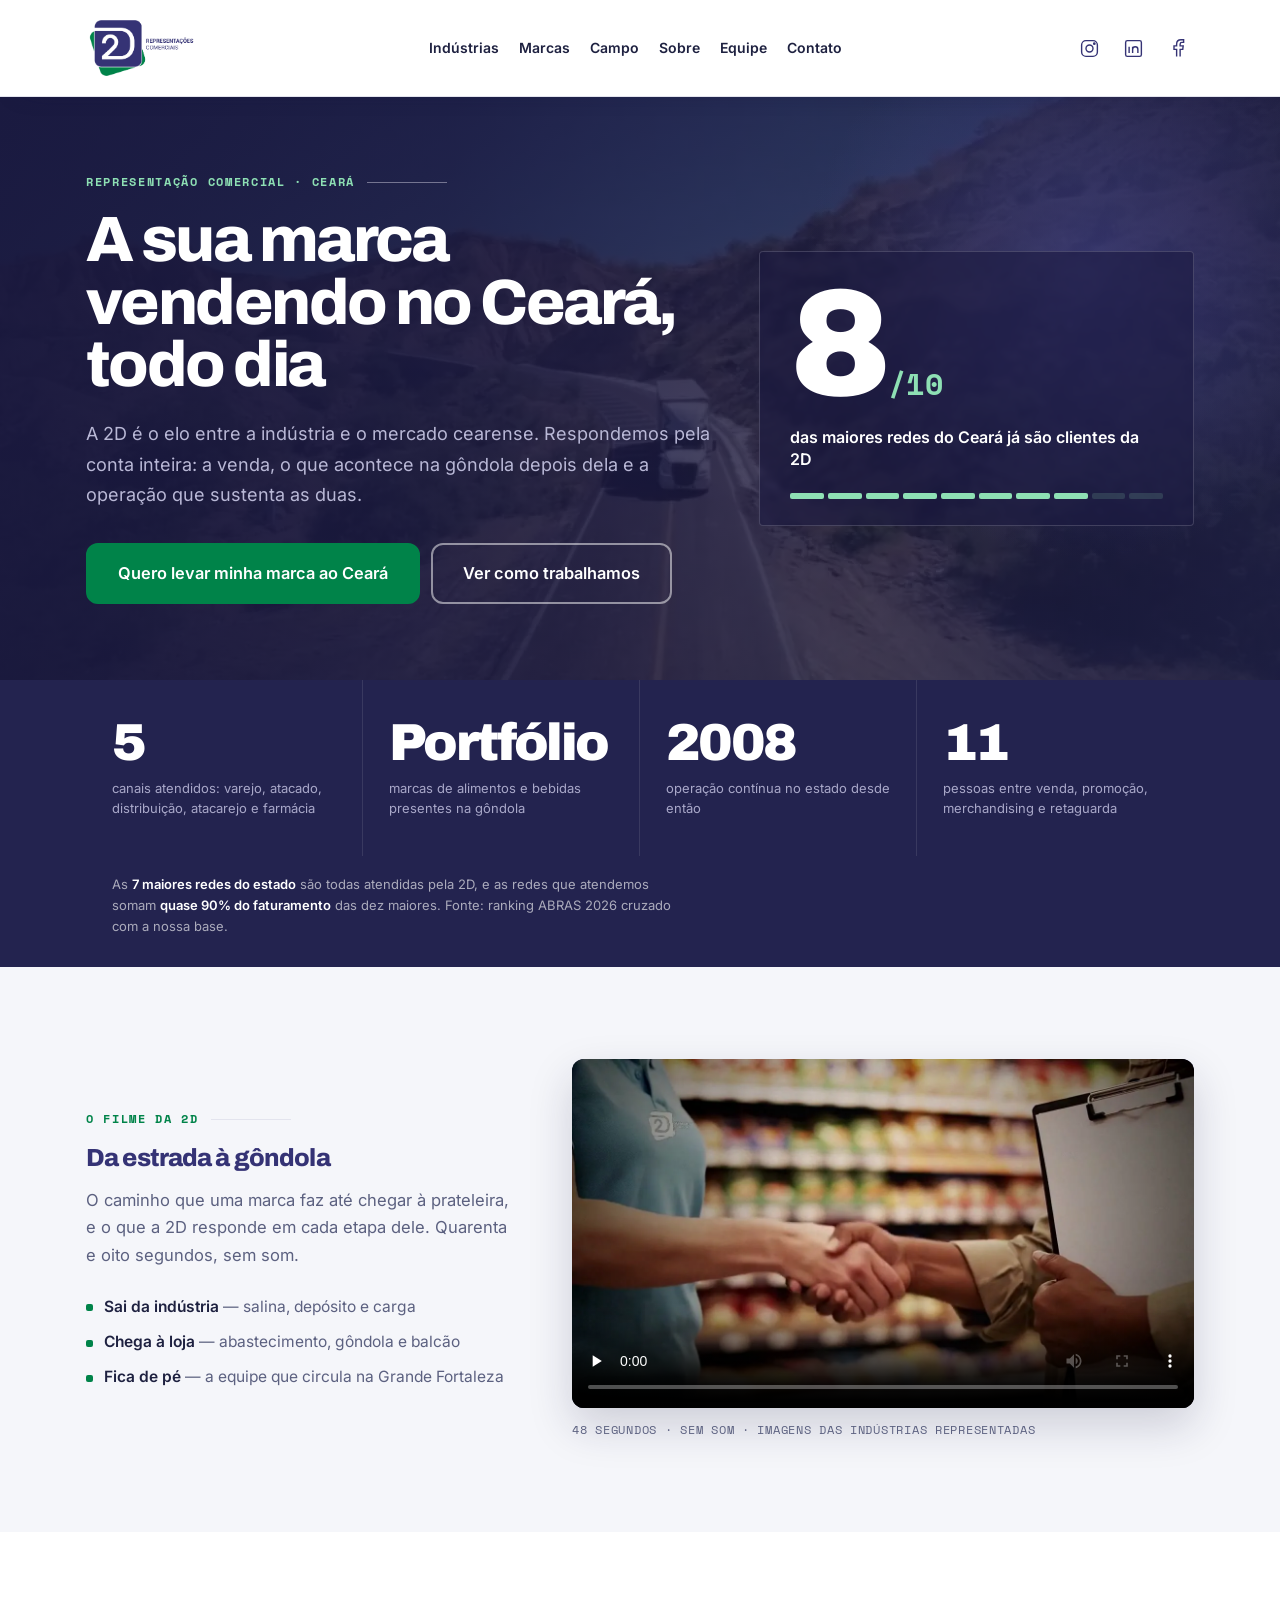
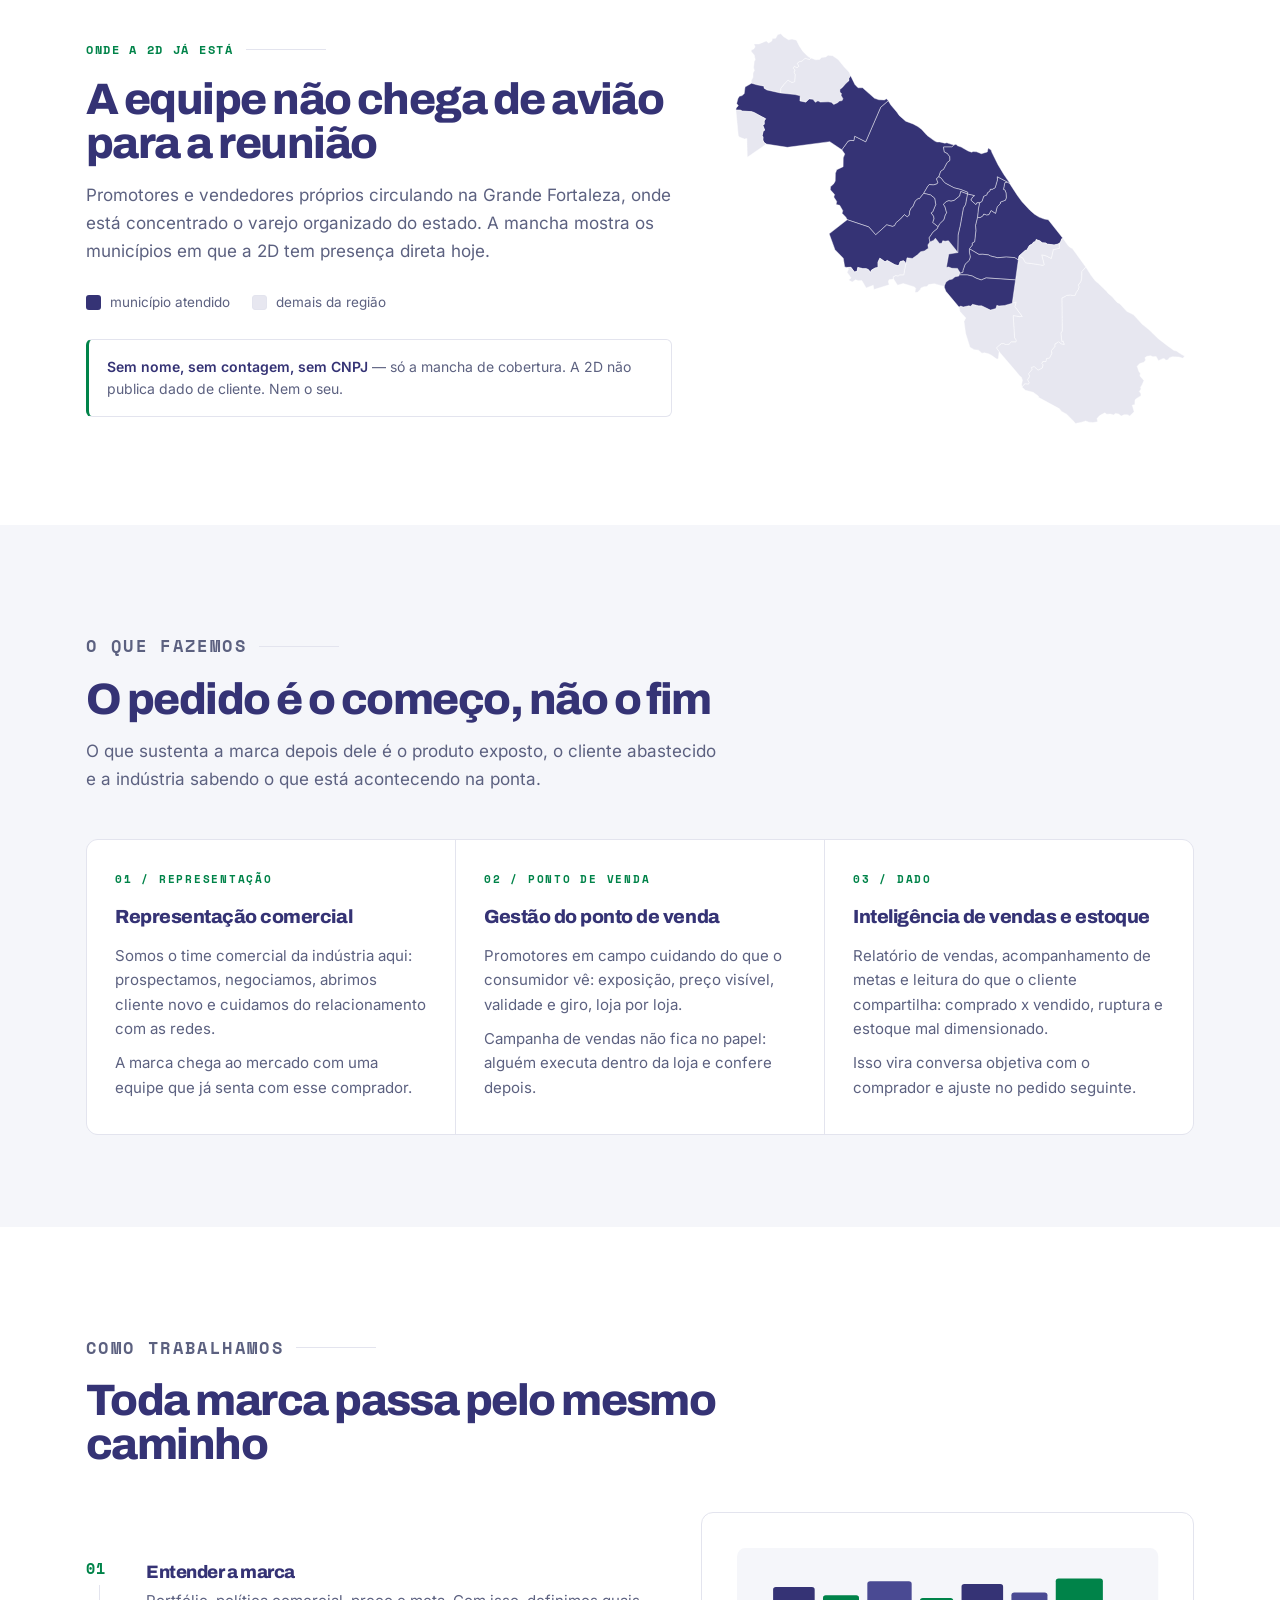
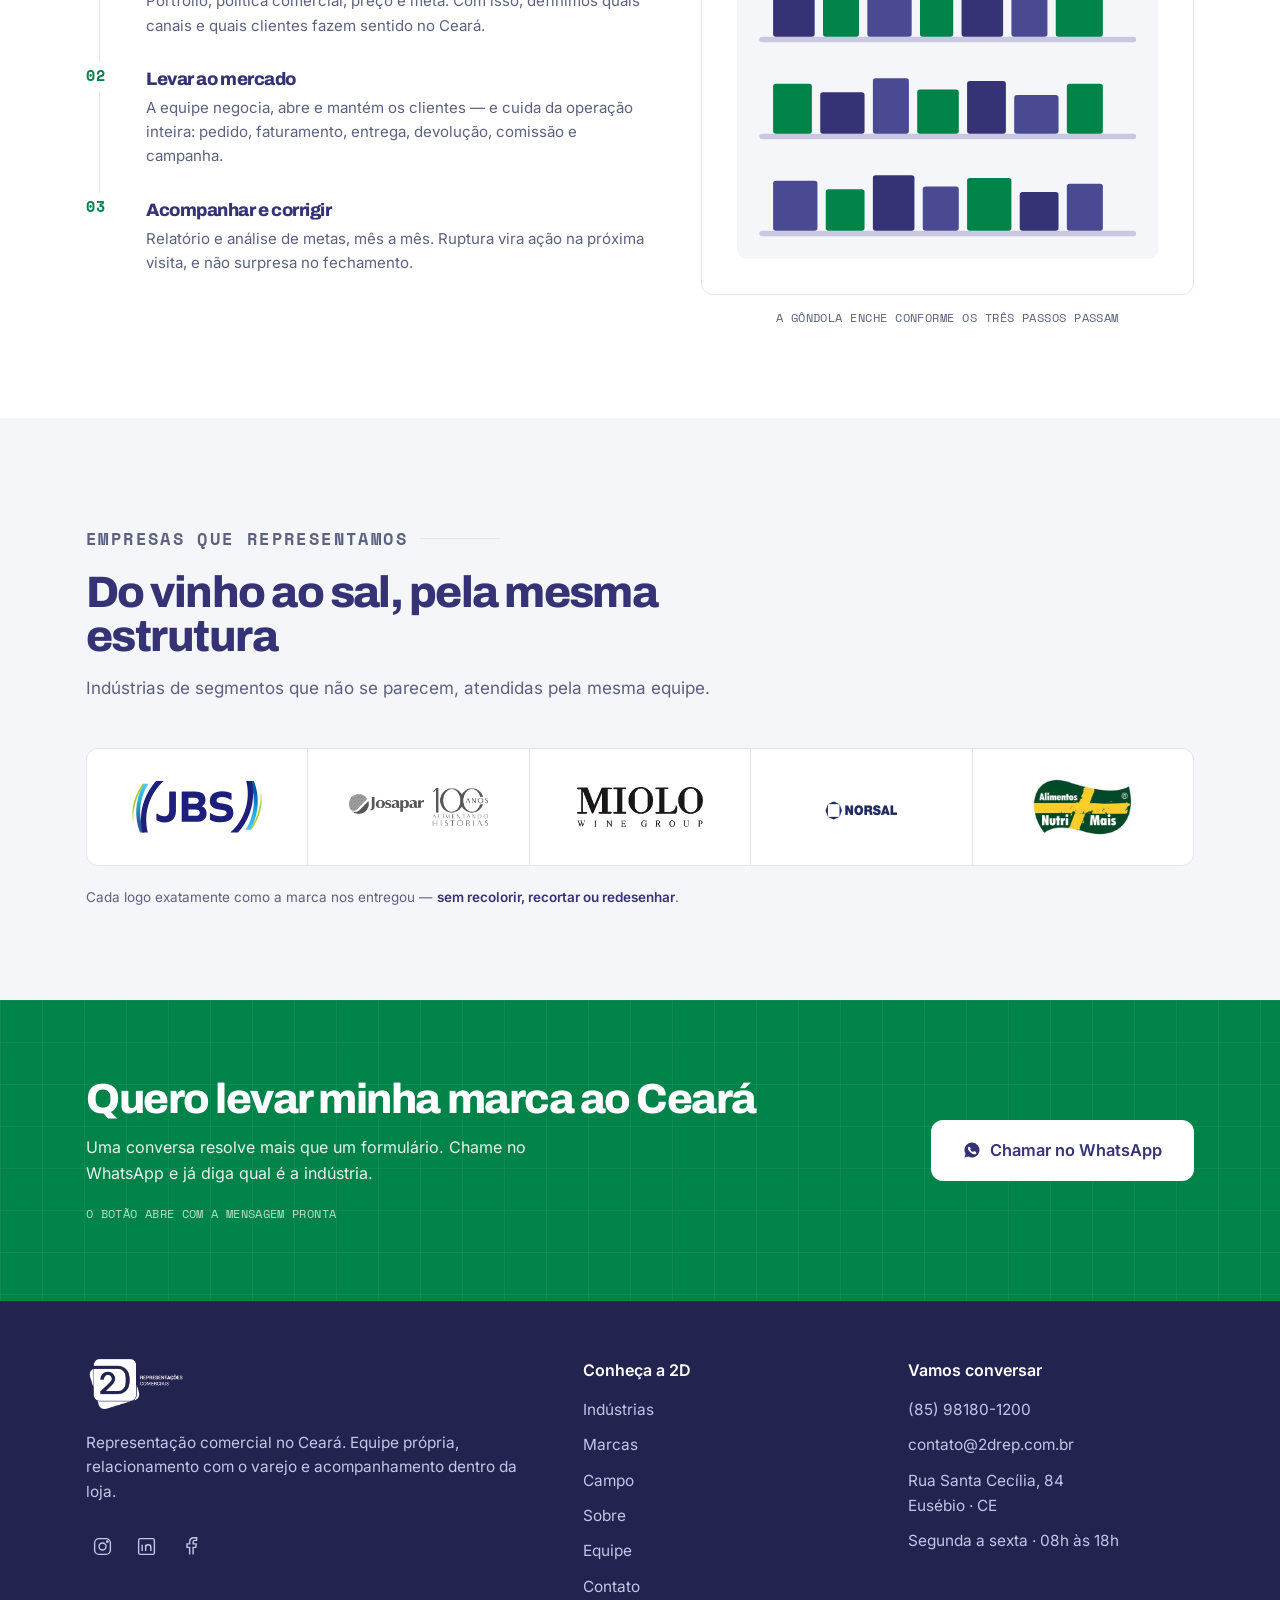
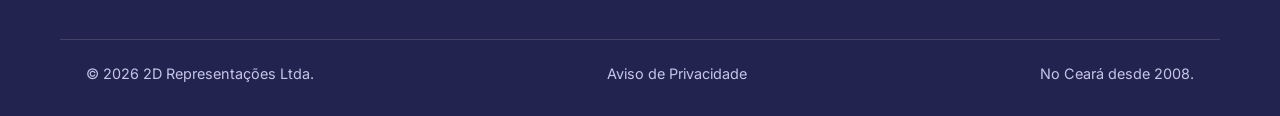
==== commit 837fcbbf: "Atualiza site institucional" ====
--- a/index.html
+++ b/index.html
@@ -14,7 +14,7 @@
          Com os dois destinos na mesma tag, um conteiner so serve os dois.
 
          Este comentario existe porque, sem ele, nada neste repositorio diria
-         que o site e medido pelo GA4 — a fiacao mora no painel do Google. --><script async src="https://www.googletagmanager.com/gtag/js?id=AW-18473481970"></script><script type="module">window.dataLayer=window.dataLayer||[];function e(){dataLayer.push(arguments)}e(`js`,new Date),e(`config`,`AW-18473481970`);</script><meta name="astro-view-transitions-enabled" content="true"><meta name="astro-view-transitions-fallback" content="animate"><script type="module" src="/_astro/ClientRouter.astro_astro_type_script_index_0_lang.CYDbzu1r.js"></script><link rel="stylesheet" href="/_astro/Base.BI8_-YXN.css"></head><body><a class="skip-link" href="#conteudo">Pular para o conteúdo</a><header class="site-header"><div class="container header-inner"><a class="logo-link" href="/index.html" aria-label="2D Representações — início"><img class="logo" src="/assets/logo/logo-color.png" alt="2D Representações" width="184" height="68"></a><button class="menu-toggle" aria-controls="navegacao" aria-expanded="false" hidden>Menu <span aria-hidden="true">☰</span></button><nav class="main-nav" id="navegacao" aria-label="Navegação principal"><a href="/industrias.html">Indústrias</a><a href="/marcas.html">Marcas</a><a href="/campo.html">Campo</a><a href="/sobre.html">Sobre</a><a href="/equipe.html">Equipe</a><a href="/contato.html">Contato</a></nav><div class="header-redes"><div class="redes" aria-label="Redes sociais da 2D"><a href="https://instagram.com/2drepres" aria-label="Instagram" target="_blank" rel="noopener noreferrer"><svg viewBox="0 0 24 24" fill="none" stroke="currentColor" stroke-width="1.6" aria-hidden="true"><rect x="3" y="3" width="18" height="18" rx="5"/><circle cx="12" cy="12" r="4"/><circle cx="17.5" cy="6.5" r=".8"/></svg></a><a href="https://www.linkedin.com/company/2drepres/" aria-label="LinkedIn" target="_blank" rel="noopener noreferrer"><svg viewBox="0 0 24 24" fill="none" stroke="currentColor" stroke-width="1.6" aria-hidden="true"><rect x="3" y="3" width="18" height="18" rx="2"/><path d="M7 10v7m0-10v.1M11 17v-7m0 3c0-4 6-4 6 0v4"/></svg></a><a href="https://www.facebook.com/profile.php?id=61594131366941" aria-label="Facebook" target="_blank" rel="noopener noreferrer"><svg viewBox="0 0 24 24" fill="none" stroke="currentColor" stroke-width="1.6" aria-hidden="true"><path d="M15 21v-8h3l.5-4H15V7c0-1 .5-2 2-2h2V2h-3c-3 0-5 2-5 5v2H8v4h3v8"/></svg></a></div></div></div></header><main id="conteudo" tabindex="-1"><section class="hero">
+         que o site e medido pelo GA4 — a fiacao mora no painel do Google. --><script async src="https://www.googletagmanager.com/gtag/js?id=AW-18473481970"></script><script type="module">window.dataLayer=window.dataLayer||[];function e(){dataLayer.push(arguments)}e(`js`,new Date),e(`config`,`AW-18473481970`);</script><meta name="astro-view-transitions-enabled" content="true"><meta name="astro-view-transitions-fallback" content="animate"><script type="module" src="/_astro/ClientRouter.astro_astro_type_script_index_0_lang.CYDbzu1r.js"></script><link rel="stylesheet" href="/_astro/Base.BIK40Q7O.css"></head><body><a class="skip-link" href="#conteudo">Pular para o conteúdo</a><header class="site-header"><div class="container header-inner"><a class="logo-link" href="/index.html" aria-label="2D Representações — início"><img class="logo" src="/assets/logo/logo-color.png" alt="2D Representações" width="184" height="68"></a><button class="menu-toggle" aria-controls="navegacao" aria-expanded="false" hidden>Menu <span aria-hidden="true">☰</span></button><nav class="main-nav" id="navegacao" aria-label="Navegação principal"><a href="/industrias.html">Indústrias</a><a href="/marcas.html">Marcas</a><a href="/campo.html">Campo</a><a href="/sobre.html">Sobre</a><a href="/equipe.html">Equipe</a><a href="/contato.html">Contato</a></nav><div class="header-redes"><div class="redes" aria-label="Redes sociais da 2D"><a href="https://instagram.com/2drepres" aria-label="Instagram" target="_blank" rel="noopener noreferrer"><svg viewBox="0 0 24 24" fill="none" stroke="currentColor" stroke-width="1.6" aria-hidden="true"><rect x="3" y="3" width="18" height="18" rx="5"/><circle cx="12" cy="12" r="4"/><circle cx="17.5" cy="6.5" r=".8"/></svg></a><a href="https://www.linkedin.com/company/2drepres/" aria-label="LinkedIn" target="_blank" rel="noopener noreferrer"><svg viewBox="0 0 24 24" fill="none" stroke="currentColor" stroke-width="1.6" aria-hidden="true"><rect x="3" y="3" width="18" height="18" rx="2"/><path d="M7 10v7m0-10v.1M11 17v-7m0 3c0-4 6-4 6 0v4"/></svg></a><a href="https://www.facebook.com/profile.php?id=61594131366941" aria-label="Facebook" target="_blank" rel="noopener noreferrer"><svg viewBox="0 0 24 24" fill="none" stroke="currentColor" stroke-width="1.6" aria-hidden="true"><path d="M15 21v-8h3l.5-4H15V7c0-1 .5-2 2-2h2V2h-3c-3 0-5 2-5 5v2H8v4h3v8"/></svg></a></div></div></div></header><main id="conteudo" tabindex="-1"><section class="hero">
     <!-- O filme de 15 s (cenas 1, 4 e 6) roda atras do topo, mudo e em loop.
          preload="none": o video so comeca a baixar quando interacoes.ts manda
          tocar, depois do load — o LCP continua sendo o h1, nao o video. Sem JS,
@@ -26,7 +26,7 @@
       <div>
         <p class="mono on-dark">Representação comercial · Ceará</p>
         <h1>A sua marca vendendo no Ceará, todo dia</h1>
-        <p class="hero-lead">A 2D é o elo entre a indústria e o mercado cearense — e responde pela conta inteira: a venda, o que acontece na gôndola depois dela e a operação que sustenta as duas.</p>
+        <p class="hero-lead">A 2D é o elo entre a indústria e o mercado cearense. Respondemos pela conta inteira: a venda, o que acontece na gôndola depois dela e a operação que sustenta as duas.</p>
         <div class="hero-ctas">
           <a class="btn btn-primary" href="https://wa.me/5585981801200?text=Ol%C3%A1%21%20Quero%20levar%20minha%20marca%20para%20o%20Cear%C3%A1%20com%20a%202D%20Representa%C3%A7%C3%B5es.">Quero levar minha marca ao Ceará</a>
           <a class="btn btn-secondary" href="#como-trabalhamos">Ver como trabalhamos</a>
@@ -36,7 +36,6 @@
         <div class="big"><span id="cnt" data-alvo="8">8</span><em>/10</em></div>
         <p class="lbl">das maiores redes do Ceará já são clientes da 2D</p>
         <div class="rulebar"><i></i><i></i><i></i><i></i><i></i><i></i><i></i><i></i><i></i><i></i></div>
-        <p class="fonte">As <b>7 maiores do estado</b> são todas — e as redes atendidas pela 2D somam <b>quase 90% do faturamento</b> das dez maiores. Fonte: ranking ABRAS 2026 cruzado com a nossa base.</p>
       </div>
     </div>
   </section>
@@ -49,6 +48,7 @@
         <div class="faixa-i rv d2"><b>2008</b><span>operação contínua no estado desde então</span></div>
         <div class="faixa-i rv d3"><b>11</b><span>pessoas entre venda, promoção, merchandising e retaguarda</span></div>
       </div>
+      <p class="faixa-nota">As <b>7 maiores redes do estado</b> são todas atendidas pela 2D, e as redes que atendemos somam <b>quase 90% do faturamento</b> das dez maiores. Fonte: ranking ABRAS 2026 cruzado com a nossa base.</p>
     </div>
   </section>
 
@@ -57,7 +57,7 @@
       <div>
         <p class="mono rv">O filme da 2D</p>
         <h2 class="rv d1">Da estrada à gôndola</h2>
-        <p class="rv d2 filme-lead">O caminho que uma marca faz até chegar à prateleira, e o que a 2D responde em cada etapa dele. Quarenta e oito segundos, sem locução.</p>
+        <p class="rv d2 filme-lead">O caminho que uma marca faz até chegar à prateleira, e o que a 2D responde em cada etapa dele. Quarenta e oito segundos, sem som.</p>
         <ul class="filme-etapas rv d3">
           <li><b>Sai da indústria</b> — salina, depósito e carga</li>
           <li><b>Chega à loja</b> — abastecimento, gôndola e balcão</li>
@@ -224,4 +224,4 @@
         Chamar no WhatsApp
       </a>
     </div>
-  </section></main><footer class="site-footer"><div class="container footer-top"><div class="footer-brand"><a href="/index.html"><img src="/assets/logo/logo-white.png" alt="2D Representações" class="logo-footer" width="190" height="70" loading="lazy"></a><p>Representação comercial no Ceará. Equipe própria, relacionamento com o varejo e acompanhamento dentro da loja.</p><div class="redes" aria-label="Redes sociais da 2D"><a href="https://instagram.com/2drepres" aria-label="Instagram" target="_blank" rel="noopener noreferrer"><svg viewBox="0 0 24 24" fill="none" stroke="currentColor" stroke-width="1.6" aria-hidden="true"><rect x="3" y="3" width="18" height="18" rx="5"/><circle cx="12" cy="12" r="4"/><circle cx="17.5" cy="6.5" r=".8"/></svg></a><a href="https://www.linkedin.com/company/2drepres/" aria-label="LinkedIn" target="_blank" rel="noopener noreferrer"><svg viewBox="0 0 24 24" fill="none" stroke="currentColor" stroke-width="1.6" aria-hidden="true"><rect x="3" y="3" width="18" height="18" rx="2"/><path d="M7 10v7m0-10v.1M11 17v-7m0 3c0-4 6-4 6 0v4"/></svg></a><a href="https://www.facebook.com/profile.php?id=61594131366941" aria-label="Facebook" target="_blank" rel="noopener noreferrer"><svg viewBox="0 0 24 24" fill="none" stroke="currentColor" stroke-width="1.6" aria-hidden="true"><path d="M15 21v-8h3l.5-4H15V7c0-1 .5-2 2-2h2V2h-3c-3 0-5 2-5 5v2H8v4h3v8"/></svg></a></div></div><div class="footer-col"><p class="footer-title">Conheça a 2D</p><ul class="footer-list"><li><a href="/industrias.html">Indústrias</a></li><li><a href="/marcas.html">Marcas</a></li><li><a href="/campo.html">Campo</a></li><li><a href="/sobre.html">Sobre</a></li><li><a href="/equipe.html">Equipe</a></li><li><a href="/contato.html">Contato</a></li></ul></div><div class="footer-col"><p class="footer-title">Vamos conversar</p><ul class="footer-list"><li><a href="https://wa.me/5585981801200">(85) 98180-1200</a></li><li><a href="mailto:contato@2drep.com.br">contato@2drep.com.br</a></li><li>Rua Santa Cecília, 84<br>Eusébio · CE</li><li>Segunda a sexta · 08h às 18h</li></ul></div></div><div class="container footer-bottom"><p>© 2026 2D Representações Ltda.</p><p>No Ceará desde 2008.</p></div></footer><dialog id="foto-ampliada" class="foto-dialog" aria-label="Foto de campo ampliada"><form method="dialog"><button>Fechar ×</button></form><figure><img alt=""><figcaption></figcaption></figure></dialog><script type="module">var e;function t(){e?.abort(),e=new AbortController;let{signal:t}=e,n=document.querySelector(`.menu-toggle`),r=document.querySelector(`#navegacao`);if(n&&r){n.hidden=!1,document.documentElement.classList.add(`menu-pronto`);let e=()=>{n.setAttribute(`aria-expanded`,`false`),r.classList.remove(`aberto`)};n.addEventListener(`click`,()=>{let e=n.getAttribute(`aria-expanded`)!==`true`;n.setAttribute(`aria-expanded`,String(e)),r.classList.toggle(`aberto`,e)},{signal:t}),document.addEventListener(`keydown`,t=>{t.key===`Escape`&&(e(),n.focus())},{signal:t}),r.addEventListener(`click`,e,{signal:t})}let i=document.querySelector(`[data-filtros]`);if(i){i.hidden=!1;let e=i.querySelector(`[name=praca]`),n=i.querySelector(`[name=marca]`),r=i.querySelector(`[role=status]`),a=[...document.querySelectorAll(`[data-peca]`)],o=(t=!0)=>{let i=0;for(let t of a){let r=JSON.parse(t.dataset.marcas||`[]`);t.hidden=!!(e.value&&t.dataset.praca!==e.value||n.value&&!r.includes(n.value)),t.hidden||i++}document.querySelectorAll(`[data-mes]`).forEach(e=>{e.hidden=!e.querySelector(`[data-peca]:not([hidden])`)});let o=document.querySelector(`.sem-resultado`);if(o&&(o.hidden=i>0),r.textContent=`${i} ${i===1?`registro`:`registros`}`,t){let t=new URL(location.href);for(let r of[e,n])r.value?t.searchParams.set(r.name,r.value):t.searchParams.delete(r.name);t.href!==location.href&&history.pushState({},``,t)}},s=()=>{let t=new URLSearchParams(location.search);for(let r of[e,n]){let e=t.get(r.name)||``;r.value=[...r.options].some(t=>t.value===e)?e:``}o(!1)};i.addEventListener(`change`,()=>o(),{signal:t}),i.addEventListener(`submit`,e=>{e.preventDefault(),o()},{signal:t}),i.addEventListener(`reset`,()=>{e.value=``,n.value=``,o()},{signal:t}),window.addEventListener(`popstate`,s,{signal:t}),s()}document.querySelectorAll(`[data-foto]`).forEach(e=>{e.addEventListener(`click`,t=>{if(t.ctrlKey||t.metaKey||t.shiftKey||t.altKey)return;let n=document.querySelector(`#foto-ampliada`),r=e.querySelector(`img`);if(!n||!r)return;t.preventDefault();let i=n.querySelector(`img`);i.src=r.currentSrc||r.src,i.alt=r.alt,n.querySelector(`figcaption`).textContent=r.alt,n.showModal()},{signal:t})});let a=document.querySelector(`#foto-ampliada`);a?.addEventListener(`click`,e=>{e.target===a&&a.close()},{signal:t});let o=document.querySelector(`#hero-video`);if(o&&!matchMedia(`(prefers-reduced-motion: reduce)`).matches){let e=()=>{o.preload=`auto`,o.play().catch(()=>{})};document.readyState===`complete`?e():window.addEventListener(`load`,e,{once:!0,signal:t})}}document.addEventListener(`astro:page-load`,t),document.addEventListener(`astro:before-swap`,()=>e?.abort());</script></body></html>+  </section></main><footer class="site-footer"><div class="container footer-top"><div class="footer-brand"><a href="/index.html"><img src="/assets/logo/logo-white.png" alt="2D Representações" class="logo-footer" width="190" height="70" loading="lazy"></a><p>Representação comercial no Ceará. Equipe própria, relacionamento com o varejo e acompanhamento dentro da loja.</p><div class="redes" aria-label="Redes sociais da 2D"><a href="https://instagram.com/2drepres" aria-label="Instagram" target="_blank" rel="noopener noreferrer"><svg viewBox="0 0 24 24" fill="none" stroke="currentColor" stroke-width="1.6" aria-hidden="true"><rect x="3" y="3" width="18" height="18" rx="5"/><circle cx="12" cy="12" r="4"/><circle cx="17.5" cy="6.5" r=".8"/></svg></a><a href="https://www.linkedin.com/company/2drepres/" aria-label="LinkedIn" target="_blank" rel="noopener noreferrer"><svg viewBox="0 0 24 24" fill="none" stroke="currentColor" stroke-width="1.6" aria-hidden="true"><rect x="3" y="3" width="18" height="18" rx="2"/><path d="M7 10v7m0-10v.1M11 17v-7m0 3c0-4 6-4 6 0v4"/></svg></a><a href="https://www.facebook.com/profile.php?id=61594131366941" aria-label="Facebook" target="_blank" rel="noopener noreferrer"><svg viewBox="0 0 24 24" fill="none" stroke="currentColor" stroke-width="1.6" aria-hidden="true"><path d="M15 21v-8h3l.5-4H15V7c0-1 .5-2 2-2h2V2h-3c-3 0-5 2-5 5v2H8v4h3v8"/></svg></a></div></div><div class="footer-col"><p class="footer-title">Conheça a 2D</p><ul class="footer-list"><li><a href="/industrias.html">Indústrias</a></li><li><a href="/marcas.html">Marcas</a></li><li><a href="/campo.html">Campo</a></li><li><a href="/sobre.html">Sobre</a></li><li><a href="/equipe.html">Equipe</a></li><li><a href="/contato.html">Contato</a></li></ul></div><div class="footer-col"><p class="footer-title">Vamos conversar</p><ul class="footer-list"><li><a href="https://wa.me/5585981801200">(85) 98180-1200</a></li><li><a href="mailto:contato@2drep.com.br">contato@2drep.com.br</a></li><li>Rua Santa Cecília, 84<br>Eusébio · CE</li><li>Segunda a sexta · 08h às 18h</li></ul></div></div><div class="container footer-bottom"><p>© 2026 2D Representações Ltda.</p><p><a href="/privacidade.html">Aviso de Privacidade</a></p><p>No Ceará desde 2008.</p></div></footer><dialog id="foto-ampliada" class="foto-dialog" aria-label="Foto de campo ampliada"><form method="dialog"><button>Fechar ×</button></form><figure><img alt=""><figcaption></figcaption></figure></dialog><script type="module">var e;function t(){e?.abort(),e=new AbortController;let{signal:t}=e,n=document.querySelector(`.menu-toggle`),r=document.querySelector(`#navegacao`);if(n&&r){n.hidden=!1,document.documentElement.classList.add(`menu-pronto`);let e=()=>{n.setAttribute(`aria-expanded`,`false`),r.classList.remove(`aberto`)};n.addEventListener(`click`,()=>{let e=n.getAttribute(`aria-expanded`)!==`true`;n.setAttribute(`aria-expanded`,String(e)),r.classList.toggle(`aberto`,e)},{signal:t}),document.addEventListener(`keydown`,t=>{t.key===`Escape`&&(e(),n.focus())},{signal:t}),r.addEventListener(`click`,e,{signal:t})}let i=document.querySelector(`[data-filtros]`);if(i){i.hidden=!1;let e=i.querySelector(`[name=praca]`),n=i.querySelector(`[name=marca]`),r=i.querySelector(`[role=status]`),a=[...document.querySelectorAll(`[data-peca]`)],o=(t=!0)=>{let i=0;for(let t of a){let r=JSON.parse(t.dataset.marcas||`[]`);t.hidden=!!(e.value&&t.dataset.praca!==e.value||n.value&&!r.includes(n.value)),t.hidden||i++}document.querySelectorAll(`[data-mes]`).forEach(e=>{e.hidden=!e.querySelector(`[data-peca]:not([hidden])`)});let o=document.querySelector(`.sem-resultado`);if(o&&(o.hidden=i>0),r.textContent=`${i} ${i===1?`registro`:`registros`}`,t){let t=new URL(location.href);for(let r of[e,n])r.value?t.searchParams.set(r.name,r.value):t.searchParams.delete(r.name);t.href!==location.href&&history.pushState({},``,t)}},s=()=>{let t=new URLSearchParams(location.search);for(let r of[e,n]){let e=t.get(r.name)||``;r.value=[...r.options].some(t=>t.value===e)?e:``}o(!1)};i.addEventListener(`change`,()=>o(),{signal:t}),i.addEventListener(`submit`,e=>{e.preventDefault(),o()},{signal:t}),i.addEventListener(`reset`,()=>{e.value=``,n.value=``,o()},{signal:t}),window.addEventListener(`popstate`,s,{signal:t}),s()}document.querySelectorAll(`[data-foto]`).forEach(e=>{e.addEventListener(`click`,t=>{if(t.ctrlKey||t.metaKey||t.shiftKey||t.altKey)return;let n=document.querySelector(`#foto-ampliada`),r=e.querySelector(`img`);if(!n||!r)return;t.preventDefault();let i=n.querySelector(`img`);i.src=r.currentSrc||r.src,i.alt=r.alt,n.querySelector(`figcaption`).textContent=r.alt,n.showModal()},{signal:t})});let a=document.querySelector(`#foto-ampliada`);a?.addEventListener(`click`,e=>{e.target===a&&a.close()},{signal:t});let o=document.querySelector(`#hero-video`);if(o&&!matchMedia(`(prefers-reduced-motion: reduce)`).matches){let e=()=>{o.preload=`auto`,o.play().catch(()=>{})};document.readyState===`complete`?e():window.addEventListener(`load`,e,{once:!0,signal:t})}}document.addEventListener(`astro:page-load`,t),document.addEventListener(`astro:before-swap`,()=>e?.abort());</script></body></html>
--- a/_astro/Base.BIK40Q7O.css
+++ b/_astro/Base.BIK40Q7O.css
@@ -0,0 +1 @@
+.astro-route-announcer{clip:rect(0 0 0 0);clip-path:inset(50%);white-space:nowrap;width:1px;height:1px;position:absolute;top:0;left:0;overflow:hidden}@font-face{font-family:Archivo;src:url(/assets/fonts/archivo-800.woff2)format("woff2");font-weight:800;font-style:normal;font-display:swap}@font-face{font-family:Archivo;src:url(/assets/fonts/archivo-900.woff2)format("woff2");font-weight:900;font-style:normal;font-display:swap}@font-face{font-family:Inter;src:url(/assets/fonts/inter-400.woff2)format("woff2");font-weight:400;font-style:normal;font-display:swap}@font-face{font-family:Inter;src:url(/assets/fonts/inter-600.woff2)format("woff2");font-weight:600;font-style:normal;font-display:swap}@font-face{font-family:Space Mono;src:url(/assets/fonts/spacemono-400.woff2)format("woff2");font-weight:400;font-style:normal;font-display:swap}@font-face{font-family:Space Mono;src:url(/assets/fonts/spacemono-700.woff2)format("woff2");font-weight:700;font-style:normal;font-display:swap}:root{--navy:#353375;--deep:#1a1940;--deep2:#23234f;--soft:#4a4a93;--green:#008349;--green-d:#00693a;--mint:#8ee0b4;--ink:#1e2140;--muted:#5c6180;--line:#e3e4ee;--paper:#f5f6fa;--white:#fff;--container:1160px;--disp:"Archivo",system-ui,-apple-system,"Segoe UI",sans-serif;--body:"Inter",system-ui,-apple-system,"Segoe UI",sans-serif;--mono:"Space Mono",ui-monospace,"Cascadia Mono",Consolas,monospace;--navy-deep:#23234f;--green-deep:#00693a;--radius:12px;--radius-sm:8px}*{box-sizing:border-box}html{-webkit-text-size-adjust:100%}body{background:var(--white);color:var(--ink);font-family:var(--body);overflow-wrap:break-word;-webkit-font-smoothing:antialiased;margin:0;font-size:16.5px;line-height:1.65}img{max-width:100%}h1,h2,h3,p,ul,ol,figure{margin:0}h1,h2,h3{font-family:var(--disp);color:var(--navy);letter-spacing:-.035em;font-weight:800;line-height:1}a{color:var(--navy)}a:focus-visible,button:focus-visible{outline:3px solid var(--green);outline-offset:3px;border-radius:4px}.container{max-width:var(--container);margin:0 auto;padding:0 26px}.mono{font:700 10.5px/1 var(--mono);letter-spacing:.2em;text-transform:uppercase;color:var(--green);align-items:center;gap:12px;margin-bottom:18px;display:flex}.mono:after{content:"";background:linear-gradient(90deg,#00834973,#0000);flex:1;height:1px}.mono.on-dark{color:var(--mint)}.site-header{z-index:30;background:var(--white);border-bottom:1px solid var(--line);position:sticky;top:0;box-shadow:0 12px 28px -26px #14143cbf}.header-inner{justify-content:space-between;align-items:center;gap:24px;padding-top:14px;padding-bottom:14px;display:flex}.logo-link{line-height:0;display:block}.logo{width:auto;height:68px;display:block}.main-nav{flex-wrap:wrap;gap:6px;display:flex}.main-nav a{border-radius:var(--radius-sm);color:var(--ink);padding:8px 12px;font-size:.94rem;font-weight:600;text-decoration:none;transition:background-color .18s,color .18s;display:block;position:relative}.main-nav a:after{content:"";background:var(--green);transform-origin:0;border-radius:2px;height:2px;transition:transform .18s;position:absolute;bottom:3px;left:12px;right:12px;transform:scaleX(0)}.main-nav a:hover{background:var(--paper);color:var(--navy)}.main-nav a:hover:after{transform:scaleX(1)}.hero{background:var(--deep);color:#fff;padding:84px 0 74px;position:relative;overflow:hidden}.hero:before{content:"";opacity:.34;pointer-events:none;background-image:linear-gradient(#8ee0b421 1px,#0000 1px),linear-gradient(90deg,#8ee0b421 1px,#0000 1px);background-size:42px 42px;animation:30s ease-in-out infinite alternate grade;position:absolute;inset:0;-webkit-mask-image:radial-gradient(120% 95% at 72% 20%,#000 20%,#0000 72%);mask-image:radial-gradient(120% 95% at 72% 20%,#000 20%,#0000 72%)}@keyframes grade{0%{transform:translate(0,0)}to{transform:translate(-42px,-42px)}}.hero:after{content:"";aspect-ratio:1;pointer-events:none;background:radial-gradient(circle,#4a4a938c,#0000 68%);border-radius:50%;width:46%;position:absolute;top:-20%;right:-8%}.hero-inner{grid-template-columns:1.18fr .82fr;align-items:center;gap:56px;display:grid;position:relative}@media (width<=920px){.hero-inner{grid-template-columns:1fr;gap:40px}}.hero h1{color:#fff;letter-spacing:-.04em;font-size:clamp(34px,4.9vw,62px);font-weight:800;line-height:.98}.hero-lead{color:#b9b8d6;max-width:48ch;margin-top:22px;font-size:17px;line-height:1.62}.hero-ctas{flex-wrap:wrap;gap:11px;margin-top:32px;display:flex}.hero-bg{z-index:0;position:absolute;inset:0;overflow:hidden}.hero-bg:after{content:"";background:linear-gradient(97deg,#1a1940f2 0%,#1a1940e6 34%,#1a1940bd 68%,#23234fcc 100%);position:absolute;inset:0}.hero-video{object-fit:cover;filter:saturate(.9);width:100%;height:100%;display:block}.hero:before,.hero:after{z-index:1}.hero-inner{z-index:2}.hero .instr{-webkit-backdrop-filter:blur(4px);background:#1a194094}.sec-filme{background:var(--paper)}.filme-wrap{grid-template-columns:.82fr 1.18fr;align-items:center;gap:54px;display:grid}@media (width<=920px){.filme-wrap{grid-template-columns:1fr;gap:32px}}.filme-lead{color:var(--muted);max-width:46ch;margin-top:16px}.filme-etapas{gap:12px;max-width:46ch;margin-top:26px;padding:0;list-style:none;display:grid}.filme-etapas li{color:var(--muted);padding-left:18px;font-size:15.5px;line-height:1.5;position:relative}.filme-etapas li:before{content:"";background:var(--green);border-radius:2px;width:7px;height:7px;position:absolute;top:.62em;left:0}.filme-etapas b{color:var(--ink);font-weight:600}.filme-player{margin:0}.filme-player video{aspect-ratio:16/9;border-radius:var(--radius);background:var(--deep);width:100%;display:block;box-shadow:0 18px 44px #1a19402e}.filme-player figcaption{font-family:var(--mono);letter-spacing:.06em;text-transform:uppercase;color:var(--muted);margin-top:12px;font-size:12px}.instr{backdrop-filter:blur(2px);background:#ffffff09;border:1px solid #ffffff29;border-radius:14px;padding:32px 30px 26px}.instr .big{font-family:var(--disp);letter-spacing:-.065em;color:#fff;align-items:baseline;gap:6px;font-size:clamp(88px,12.5vw,152px);font-weight:900;line-height:.8;display:flex}.instr .big em{font:700 .2em/1 var(--mono);color:var(--mint);letter-spacing:.03em;font-style:normal}.instr .lbl{font-family:var(--body);color:#fff;margin-top:20px;font-size:16px;font-weight:600;line-height:1.4}.rulebar{gap:4px;margin-top:22px;display:flex}.rulebar i{background:var(--mint);border-radius:2px;flex:1;height:6px;display:block;transform:scaleY(1)}.rulebar i:nth-child(n+9){background:#8ee0b429}html.js-ok .rulebar i{transform-origin:bottom;background:#8ee0b429;transition:transform .45s cubic-bezier(.3,1.1,.4,1),background-color .45s;transform:scaleY(.4)}html.js-ok .instr.on .rulebar i{transform:scaleY(1)}html.js-ok .instr.on .rulebar i:nth-child(-n+8){background:var(--mint)}.rulebar i:first-child{transition-delay:50ms}.rulebar i:nth-child(2){transition-delay:.11s}.rulebar i:nth-child(3){transition-delay:.17s}.rulebar i:nth-child(4){transition-delay:.23s}.rulebar i:nth-child(5){transition-delay:.29s}.rulebar i:nth-child(6){transition-delay:.35s}.rulebar i:nth-child(7){transition-delay:.41s}.rulebar i:nth-child(8){transition-delay:.47s}.rulebar i:nth-child(9){transition-delay:.53s}.rulebar i:nth-child(10){transition-delay:.59s}.instr .fonte{font:400 11.5px/1.5 var(--mono);color:#8886b5;border-top:1px solid #ffffff24;margin-top:18px;padding-top:16px}.instr .fonte b{color:var(--mint);font-weight:700}.btn{border-radius:var(--radius);padding:15px 30px;font-size:1.02rem;font-weight:700;text-decoration:none;transition:background-color .18s,color .18s,border-color .18s,transform .18s,box-shadow .18s;display:inline-block}.btn:hover{transform:translateY(-2px)}.btn-primary{background:var(--green);color:var(--white);border:2px solid var(--green)}.btn-primary:hover{background:var(--green-deep);border-color:var(--green-deep);box-shadow:0 16px 30px -18px #157a45d9}.btn-secondary{color:var(--white);background:0 0;border:2px solid #ffffff80}.btn-secondary:hover{background:var(--white);color:var(--navy);border-color:var(--white)}.btn-navy{background:var(--navy);color:var(--white);border:2px solid var(--navy)}.btn-navy:hover{background:var(--navy-deep);border-color:var(--navy-deep);box-shadow:0 16px 30px -18px #353375d9}.btn-light{background:var(--white);color:var(--navy);border:2px solid var(--white)}.btn-light:hover{color:var(--white);background:0 0}.link-more{color:var(--navy);border-bottom:2px solid var(--green);padding-bottom:2px;font-weight:700;text-decoration:none;transition:color .18s,transform .18s;display:inline-block}.link-more:hover{color:var(--green-deep);transform:translate(3px)}.section{padding:84px 0}.section-paper{background:var(--paper)}.section-title{letter-spacing:-.035em;font-size:clamp(1.85rem,3vw,2.6rem);font-weight:800}.section-head{grid-template-columns:minmax(0,1fr) minmax(0,1fr);align-items:end;gap:24px 56px;margin-bottom:44px;display:grid}.section-head p{color:var(--muted);max-width:58ch;font-size:1.06rem}.page-head{padding-top:72px;padding-bottom:8px}.page-head h1{letter-spacing:-.038em;max-width:18ch;font-size:clamp(2.3rem,4.8vw,3.7rem);font-weight:800;line-height:1.04}.page-head .lead{color:var(--muted);max-width:62ch;margin-top:22px;font-size:1.16rem}.prose p+p{margin-top:18px}.prose{max-width:68ch;color:var(--ink)}.prose strong{color:var(--navy)}.sec{padding:92px 0}.sec-paper{background:var(--paper)}.sec-dark{background:var(--deep2);color:#fff}.sec-head{max-width:64ch;margin-bottom:46px}.sec-head h2{font-size:clamp(28px,3.5vw,44px);font-weight:800}.sec-dark h2{color:#fff}.sec-head p{color:var(--muted);margin-top:16px;font-size:17px}.sec-dark .sec-head p{color:#b9b8d6}html.js-ok .rv{opacity:0;transition:opacity .68s cubic-bezier(.22,.8,.3,1),transform .68s cubic-bezier(.22,.8,.3,1);transform:translateY(20px)}html.js-ok .rv.on{opacity:1;transform:none}.rv.d1{transition-delay:80ms}.rv.d2{transition-delay:.16s}.rv.d3{transition-delay:.24s}.cards{grid-template-columns:repeat(auto-fit,minmax(260px,1fr));gap:22px;display:grid}.cards-2{grid-template-columns:repeat(auto-fit,minmax(320px,1fr))}.cards-4{grid-template-columns:repeat(4,minmax(0,1fr))}.cards-5{grid-template-columns:repeat(5,minmax(0,1fr))}.cards-4 .card{padding:26px 22px}.cards-5 .card{padding:24px 20px}.card{background:var(--white);border:1px solid var(--line);border-radius:var(--radius);padding:28px;transition:transform .18s,box-shadow .18s,border-color .18s}.card:hover{border-color:#cdd0e6;transform:translateY(-3px);box-shadow:0 22px 44px -30px #1e214099}.section-paper .card{box-shadow:0 1px #3533750a}.section-paper .card:hover{box-shadow:0 22px 44px -30px #1e214099}.card h3{margin-bottom:10px;font-size:1.16rem;font-weight:700}.card p{color:var(--muted);font-size:.99rem}.card p+p{margin-top:12px}.card .list-marks{margin-top:16px}.card .btn{margin-top:22px}.icon{width:46px;height:46px;color:var(--green-deep);background:#0083491f;border-radius:10px;justify-content:center;align-items:center;margin-bottom:18px;display:flex}.icon svg{width:24px;height:24px;display:block}.icon-navy{color:var(--navy);background:#35337517}.cards-num{background:var(--line);border:1px solid var(--line);border-radius:12px;grid-template-columns:repeat(3,1fr);gap:1px;display:grid;overflow:hidden}@media (width<=920px){.cards-num{grid-template-columns:1fr}}.card-num{background:#fff;padding:34px 28px;transition:background-color .2s}.card-num:hover{background:#fcfcfe}.card-num .n{font:700 11px/1 var(--mono);color:var(--green);letter-spacing:.16em;margin-bottom:22px;display:block}.card-num h3{letter-spacing:-.025em;margin-bottom:13px;font-size:19px;font-weight:700}.card-num p{color:var(--muted);font-size:15px;line-height:1.62}.card-num p+p{margin-top:10px}.faixa{background:var(--deep2);color:#fff;padding:0}.faixa-g{grid-template-columns:repeat(4,1fr);display:grid}@media (width<=820px){.faixa-g{grid-template-columns:repeat(2,1fr)}}.faixa-i{border-right:1px solid #ffffff1a;padding:38px 26px}.faixa-i:last-child{border-right:none}.faixa-nota{font:400 13px/1.6 var(--body);color:#ffffff9e;max-width:78ch;margin:0;padding:18px 26px 30px}.faixa-nota b{color:#fff;font-weight:600}@media (width<=820px){.faixa-nota{padding:16px 20px 26px}.faixa-i:nth-child(2){border-right:none}.faixa-i:nth-child(-n+2){border-bottom:1px solid #ffffff1a}}.faixa-i b{font-family:var(--disp);letter-spacing:-.05em;color:#fff;font-size:clamp(34px,4.4vw,52px);font-weight:900;line-height:.95;display:block}.faixa-i b small{font:700 .32em/1 var(--mono);color:var(--mint);letter-spacing:.04em;margin-left:4px}.faixa-i span{font:400 13px/1.5 var(--body);color:#a9a8c9;margin-top:12px;display:block}.steps{counter-reset:passo;grid-template-columns:repeat(auto-fit,minmax(260px,1fr));gap:26px;padding:0;list-style:none;display:grid}.steps li{counter-increment:passo;border-top:2px solid var(--navy);padding-top:22px}.steps li:before{content:counter(passo);color:var(--green);margin-bottom:14px;font-size:1.5rem;font-weight:800;line-height:1;display:block}.steps h3{margin-bottom:8px;font-size:1.12rem;font-weight:700}.steps p{color:var(--muted);font-size:.99rem}.passos-wrap{grid-template-columns:1fr .88fr;align-items:center;gap:54px;display:grid}@media (width<=920px){.passos-wrap{grid-template-columns:1fr}}.passos{counter-reset:passo-inst;margin:0;padding:0;list-style:none}.passos li{counter-increment:passo-inst;padding-bottom:32px;padding-left:60px;position:relative}.passos li:before{content:"0" counter(passo-inst);font:700 15px/1 var(--mono);color:var(--green);letter-spacing:.04em;position:absolute;top:-2px;left:0}.passos li:after{content:"";background:var(--line);width:1px;position:absolute;top:22px;bottom:8px;left:13px}.passos li:last-child{padding-bottom:0}.passos li:last-child:after{display:none}.passos h3{letter-spacing:-.025em;margin-bottom:8px;font-size:18px;font-weight:700}.passos p{color:var(--muted);font-size:15px;line-height:1.62}.gondola{border:1px solid var(--line);background:#fff;border-radius:12px;padding:24px}.gondola svg{width:100%;height:auto;display:block}.gondola .prod{opacity:1;transform:none}html.js-ok .gondola .prod{opacity:0;transition:opacity .48s,transform .48s cubic-bezier(.3,1.2,.5,1);transition-delay:calc(var(--i,0) * 62ms);transform:translateY(-12px)}html.js-ok .gondola.on .prod{opacity:1;transform:none}.gondola-cap{font:400 11.5px/1.5 var(--mono);color:var(--muted);text-align:center;letter-spacing:.04em;margin-top:14px}.list-marks{gap:12px;padding:0;list-style:none;display:grid}.list-marks li{color:var(--ink);padding-left:30px;position:relative}.list-marks li:before{content:"";background:var(--green);border-radius:3px;width:12px;height:12px;position:absolute;top:9px;left:0}.list-marks strong{color:var(--navy)}.panel{background:var(--white);border:1px solid var(--line);border-radius:var(--radius);border-left:5px solid var(--navy);padding:30px}.panel-after{margin-top:26px}.panel h3{margin-bottom:16px;font-size:1.16rem;font-weight:700}.mapa-bloco{background:var(--white);border:1px solid var(--line);border-radius:var(--radius);grid-template-columns:minmax(0,300px) minmax(0,430px);justify-content:center;align-items:center;gap:56px;margin-bottom:44px;padding:40px 36px;display:grid}.mapa-figura{text-align:center;margin:0}.mapa-ceara{filter:drop-shadow(0 16px 26px #35337538);width:100%;max-width:300px;height:auto;margin:0 auto;display:block}.mapa-figura figcaption{color:var(--navy);margin-top:18px;font-size:.98rem;font-weight:700}.mapa-credito{color:var(--muted);margin-top:6px;font-size:.78rem;font-weight:400;line-height:1.4;display:block}.mapa-destaque{color:var(--navy);letter-spacing:-.03em;margin-bottom:14px;font-size:clamp(1.35rem,2.2vw,1.8rem);font-weight:800;line-height:1.15}.mapa-texto p:not(.mapa-destaque){color:var(--muted);max-width:46ch;font-size:1.04rem}.mapa-wrap{grid-template-columns:1fr .8fr;align-items:center;gap:54px;display:grid}@media (width<=920px){.mapa-wrap{grid-template-columns:1fr}}.mapa svg{width:100%;height:auto;display:block}.mapa .m{fill:#e7e7f0;stroke:#fff;stroke-width:.7px}html.js-ok .mapa .m.a{fill:#e7e7f0;transition:fill .55s cubic-bezier(.3,.9,.4,1)}html.js-ok .mapa.on .m.a{fill:var(--navy);transition-delay:var(--d,0s)}.legenda{color:var(--muted);flex-wrap:wrap;gap:22px;margin-top:26px;font-size:13.5px;display:flex}.legenda span{align-items:center;gap:9px;display:flex}.sw{border-radius:3px;width:15px;height:15px;display:block}.nota{border:1px solid var(--line);border-left:3px solid var(--green);color:var(--muted);background:#fff;border-radius:6px;margin-top:26px;padding:16px 18px;font-size:14px;line-height:1.55}.nota b{color:var(--navy)}.mapa-title{font-size:clamp(28px,3.5vw,44px)}.mapa-lead{color:var(--muted);margin-top:16px;font-size:17px}.logos{background:var(--line);border:1px solid var(--line);border-radius:12px;grid-template-columns:repeat(5,1fr);gap:1px;display:grid;overflow:hidden}@media (width<=920px){.logos{grid-template-columns:repeat(2,1fr)}}.tile{background:#fff;justify-content:center;align-items:center;height:116px;padding:16px;transition:background-color .2s;display:flex}.tile:hover{background:#fbfbfe}.tile img{width:auto;max-width:82%;height:auto;max-height:var(--h,44px);object-fit:contain;display:block}.logos-nota{color:var(--muted);margin-top:20px;font-size:13.5px}.logos-nota b{color:var(--navy)}.grid{grid-template-columns:repeat(4,minmax(0,1fr));gap:22px;display:grid}.grid-5{grid-template-columns:repeat(5,minmax(0,1fr))}.grid-5 .card-body{padding:20px 18px 24px}.grid-6{grid-template-columns:repeat(6,minmax(0,1fr))}.grid-6 .card-plate{background:var(--white);height:112px;padding:16px}.grid-6 .card img{max-width:86%;max-height:72px}.grid-6 .card-body{padding:16px 16px 18px}.grid-6 .card h3{margin-bottom:8px;font-size:1.02rem}.grid .card{flex-direction:column;padding:0;display:flex;overflow:hidden}.grid .card img{object-fit:contain;width:auto;max-width:78%;max-height:58px;margin:0 auto;display:block}.card-plate{background:var(--paper);border-bottom:1px solid var(--line);justify-content:center;align-items:center;height:118px;padding:20px;display:flex}.card-plate-dark,.grid-6 .card-plate-dark{background:var(--navy);border-bottom-color:var(--navy)}.card-body{padding:22px 24px 26px}.card-body h3{margin-bottom:10px}.card-body .tag{color:var(--green-deep);background:#0083491f;border-radius:999px;margin:0 0 12px;padding:4px 11px;font-size:.8rem;font-weight:700;display:inline-block}.card-body .tag+p{margin-top:0}.card-body .tag-owner{background:var(--paper);color:var(--muted);margin-bottom:0;font-weight:600}.cta{background:var(--green);color:#fff;padding:78px 0;position:relative;overflow:hidden}.cta:before{content:"";opacity:.2;pointer-events:none;background-image:linear-gradient(#ffffff4d 1px,#0000 1px),linear-gradient(90deg,#ffffff4d 1px,#0000 1px);background-size:42px 42px;position:absolute;inset:0}.cta-inner{flex-wrap:wrap;justify-content:space-between;align-items:center;gap:36px;display:flex;position:relative}.cta-h2{color:#fff;font-size:clamp(27px,3.3vw,42px);font-weight:800}.cta-p{color:#ffffffe6;max-width:50ch;margin-top:14px;font-size:16px}.cta .fine{font:400 12px/1.5 var(--mono);color:#ffffffb8;letter-spacing:.03em;margin-top:18px}.cta .btn-light{align-items:center;gap:9px;display:inline-flex}.cta .btn-light svg{flex:none;width:18px;height:18px}.site-footer{background:var(--navy-deep);color:#c3c6e8;font-size:.96rem}.footer-top{grid-template-columns:1.6fr 1fr 1fr;gap:40px;padding-top:56px;padding-bottom:40px;display:grid}.logo-footer{width:auto;height:54px;margin-bottom:20px;display:block}.footer-brand p{max-width:44ch;line-height:1.6}.footer-title{color:var(--white);margin-bottom:14px;font-size:1rem;font-weight:700}.footer-list{gap:10px;padding:0;list-style:none;display:grid}.site-footer a{color:#c3c6e8;text-decoration:none}.site-footer a:hover{color:var(--white);text-decoration:underline}.footer-bottom{border-top:1px solid #ffffff24;padding-top:22px;padding-bottom:30px;font-size:.9rem}@media (width<=980px){.mapa-bloco{grid-template-columns:minmax(0,1fr);justify-content:stretch;gap:30px;padding:32px 28px}.mapa-texto p:not(.mapa-destaque){max-width:none}.section-head{grid-template-columns:1fr;align-items:start;gap:16px}.cards-4,.cards-5,.grid,.logos{grid-template-columns:repeat(2,minmax(0,1fr))}.grid-5,.grid-6{grid-template-columns:repeat(3,minmax(0,1fr))}.footer-top{grid-template-columns:1fr 1fr;gap:32px}.footer-brand{grid-column:1/-1}}@media (width<=720px){body{font-size:16px}.container{padding-left:18px;padding-right:18px}.header-inner{flex-direction:column;align-items:flex-start;gap:6px;padding-top:10px;padding-bottom:8px}.logo{height:50px}.main-nav{gap:2px}.main-nav a{padding:5px 9px;font-size:.86rem}.main-nav a:after{bottom:1px;left:9px;right:9px}.section{padding:58px 0}.page-head{padding-top:48px}.mapa-bloco{padding:24px 20px}.mapa-ceara{max-width:260px}.cards,.cards-2,.cards-4,.cards-5,.grid,.steps{grid-template-columns:1fr}.grid-6{grid-template-columns:repeat(2,minmax(0,1fr))}.card-plate{height:96px}.card{padding:24px}.panel{padding:24px 22px}.footer-top{grid-template-columns:1fr;gap:28px;padding-top:44px}}@media (prefers-reduced-motion:reduce){*{transition:none!important;animation:none!important}}.rv{opacity:1!important;transform:none!important}.mapa .m.a{fill:var(--navy)!important}[hidden]{display:none!important}.skip-link{background:var(--navy);color:#fff;z-index:100;padding:14px;position:fixed;top:-90px;left:20px}.skip-link:focus{top:16px}.header-inner{min-height:96px}.logo{width:auto;height:60px}.main-nav{gap:0}.main-nav a{padding:10px;font-size:14px}.main-nav a[aria-current=page]{color:var(--green)}.main-nav a[aria-current=page]:after{transform:scaleX(1)}.redes{gap:12px;display:flex}.redes a{width:32px;height:36px;color:inherit;justify-content:center;align-items:center;display:flex}.redes svg{width:21px;height:21px}.header-redes{color:var(--navy)}.footer-brand .redes{margin-top:24px}.menu-toggle{border:1px solid var(--line);font:600 14px var(--body);color:var(--navy);background:0 0;border-radius:6px;padding:10px 14px;display:none}.mono{letter-spacing:.14em;font-size:12px;line-height:1.5}.mono:after{background:var(--line);max-width:80px}.mono.on-dark:after{background:#757591}.hero:before{display:none}.hero{background:var(--navy);padding:76px 0}.hero h1{max-width:880px;font-size:clamp(36px,5vw,64px)}.hero-lead{max-width:760px;font-size:18px;line-height:1.7}.hero-inner{gap:48px}.instr{border-radius:4px}.fine{font-size:12px}.page-intro{border-bottom:1px solid var(--line);background:var(--paper);padding:78px 0 62px}.page-intro h1{font-size:clamp(38px,5.5vw,70px);line-height:1.03}.page-intro>div>p:last-child{max-width:660px;color:var(--muted);margin-top:28px;font-size:18px}.home-hero{border-bottom:1px solid var(--line);background:#fff;padding:78px 0 64px}.home-hero-grid{grid-template-columns:1.25fr .8fr;align-items:center;gap:64px;display:grid}.home-hero h1{font-size:clamp(44px,5.7vw,76px);line-height:1.02}.home-hero h1 span{color:var(--green)}.home-hero .lead{max-width:600px;color:var(--muted);margin:28px 0 30px;font-size:18px;line-height:1.75}.home-hero .hero-ctas{gap:16px}.hero-proof{background:var(--navy);color:#fff;border-radius:6px;padding:38px}.hero-proof h2{color:#fff;font-size:22px;line-height:1.3}.hero-proof .big{font:900 clamp(80px,10vw,126px)/1 var(--disp);letter-spacing:-.07em;margin:24px 0 12px}.hero-proof .big em{font:400 34px var(--mono);letter-spacing:-.06em;color:#c9c8e0}.hero-proof .fonte{color:#deddef;margin-top:24px;font-size:13px;line-height:1.7}.hero-proof .lbl{font-size:18px;line-height:1.45}.hero-proof .rulebar{margin-top:26px}.hero-proof .mono{color:#b8efcf}.hero-proof .mono:after{background:#8583b0}.home-hero-com-midia .home-hero-grid{grid-template-columns:1fr 1fr}.hero-foto .peca-midia{aspect-ratio:4/5}.hero-foto .peca-texto{padding-left:0;padding-right:0}.home-proof-section{background:var(--navy);color:#fff;padding:38px 0}.home-proof-section .hero-proof{grid-template-columns:200px 1fr 1fr;align-items:center;gap:28px;padding:0;display:grid}.home-proof-section .big{margin:0}.home-proof-section .rulebar{display:none}.section-heading{justify-content:space-between;align-items:end;gap:24px;margin-bottom:34px;display:flex}.section-heading h2,.campo-vazio h2{font-size:clamp(32px,4vw,50px)}.text-link{text-underline-offset:5px;font-weight:600}.campo-grid{grid-template-columns:repeat(3,minmax(0,1fr));gap:28px;display:grid}.peca-campo{border:1px solid var(--line);background:#fff;border-radius:8px;min-width:0;overflow:hidden}.peca-midia{aspect-ratio:4/3;background:var(--paper);position:relative}.peca-midia>a,.peca-midia picture{height:100%;display:block}.peca-midia img{object-fit:cover;width:100%;height:100%;display:block}.peca-midia video{object-fit:contain;width:100%;height:100%;position:absolute;inset:0}.ampliar{color:var(--navy);background:#ffffffed;border-radius:3px;padding:5px 10px;font-size:12px;font-weight:600;position:absolute;bottom:14px;right:14px}.peca-texto{padding:22px}.peca-meta{color:var(--muted);justify-content:space-between;gap:8px;margin-bottom:14px;font-size:12px;display:flex}.peca-meta>span{color:var(--green);font-weight:600}.peca-texto h3{font:600 18px/1.5 var(--body);letter-spacing:-.015em}.peca-loja,.peca-marcas{color:var(--muted);margin-top:12px;font-size:14px}.peca-texto .text-link{margin-top:18px;font-size:14px;display:inline-block}.filtros-campo{background:var(--paper);border-radius:8px;align-items:end;gap:20px;margin-bottom:44px;padding:24px;display:flex}.filtros-campo>div{flex:1}.filtros-campo label{margin-bottom:7px;font-size:14px;font-weight:600;display:block}.filtros-campo select{width:100%;color:var(--ink);font:400 16px var(--body);background:#fff;border:1px solid #aeb2c5;border-radius:4px;padding:12px}.btn-outline{border:1px solid var(--navy);color:var(--navy);background:#fff}.filtro-status{white-space:nowrap;align-self:center;font-size:14px}.campo-mes{margin-bottom:56px}.campo-mes>h2{text-transform:capitalize;margin-bottom:24px;font-size:26px}.campo-vazio{max-width:690px;padding:24px 0 40px}.campo-vazio>p:not(.mono){color:var(--muted);max-width:560px;margin:24px 0 28px}.sem-resultado{background:var(--paper);padding:32px}.equipe-rotina{grid-template-columns:1fr 1fr;gap:64px;display:grid}.equipe-rotina h2{font-size:40px}.equipe-rotina p+p{margin-top:22px}.card-num h2{font-size:28px;line-height:1.15}.card-num p{margin-top:18px}.audiencias{grid-template-columns:1fr 1fr;gap:30px;padding:48px 0;display:grid}.audiencia{border:1px solid var(--line);border-radius:8px;padding:32px}.audiencia h2{font-size:28px}.audiencia p{color:var(--muted);margin:18px 0 22px}.foto-dialog{background:#fff;border:0;border-radius:8px;max-width:min(1100px,94vw);max-height:94vh;padding:16px}.foto-dialog::backdrop{background:#11112ddd}.foto-dialog img{object-fit:contain;max-width:100%;max-height:74vh;margin:auto;display:block}.foto-dialog figcaption{padding:14px 4px;font-size:14px}.foto-dialog form{justify-content:flex-end;margin-bottom:12px;display:flex}.foto-dialog button{font:600 14px var(--body);border:1px solid var(--line);cursor:pointer;background:#fff;border-radius:4px;padding:8px 14px}.footer-bottom{justify-content:space-between;gap:24px;display:flex}@media (prefers-reduced-motion:no-preference){@supports (animation-timeline:view()){.campo-grid .peca-campo{animation:linear both campo-entrada view();animation-range:entry entry 18%}@keyframes campo-entrada{0%{transform:translateY(16px)}to{transform:translateY(0)}}}}@media (width<=1000px){.header-redes{display:none}.home-hero-grid{gap:32px}.hero-proof{padding:26px}.campo-grid{grid-template-columns:repeat(2,minmax(0,1fr))}}@media (width<=760px){.container{padding-left:22px;padding-right:22px}.header-inner{flex-wrap:wrap;gap:12px;min-height:84px}.logo{height:50px}.main-nav{justify-content:flex-start;width:100%;padding-bottom:8px}.main-nav a{padding:10px 12px}.menu-pronto .menu-toggle{display:block}.menu-pronto .main-nav:not(.aberto){display:none}.menu-pronto .main-nav.aberto{grid-template-columns:1fr 1fr;display:grid}.home-hero{padding:46px 0}.home-hero-grid,.home-hero-com-midia .home-hero-grid{grid-template-columns:1fr;gap:36px}.home-hero h1{font-size:46px}.home-hero .lead{font-size:17px}.hero-proof .big{font-size:94px}.home-proof-section .hero-proof{grid-template-columns:1fr;gap:14px}.home-hero .hero-ctas{flex-direction:column;align-items:stretch}.page-intro{padding:46px 0}.page-intro h1{font-size:40px}.page-intro>div>p:last-child{font-size:17px}.hero{padding:50px 0}.hero h1{font-size:39px}.campo-grid{grid-template-columns:1fr}.section-heading{flex-direction:column;align-items:start}.filtros-campo{flex-wrap:wrap;gap:14px;padding:18px}.filtros-campo>div{flex-basis:100%}.equipe-rotina,.audiencias{grid-template-columns:1fr;gap:24px}.equipe-rotina h2{font-size:32px}.footer-bottom{flex-direction:column;gap:8px}.faixa-i b{font-size:28px}.hero-foto .peca-midia{aspect-ratio:4/3}}@media (prefers-reduced-motion:reduce){*,:before,:after{scroll-behavior:auto!important;transition:none!important;animation:none!important}}.card-galeria-campo{grid-column:1/-1;margin:6px 0 18px}
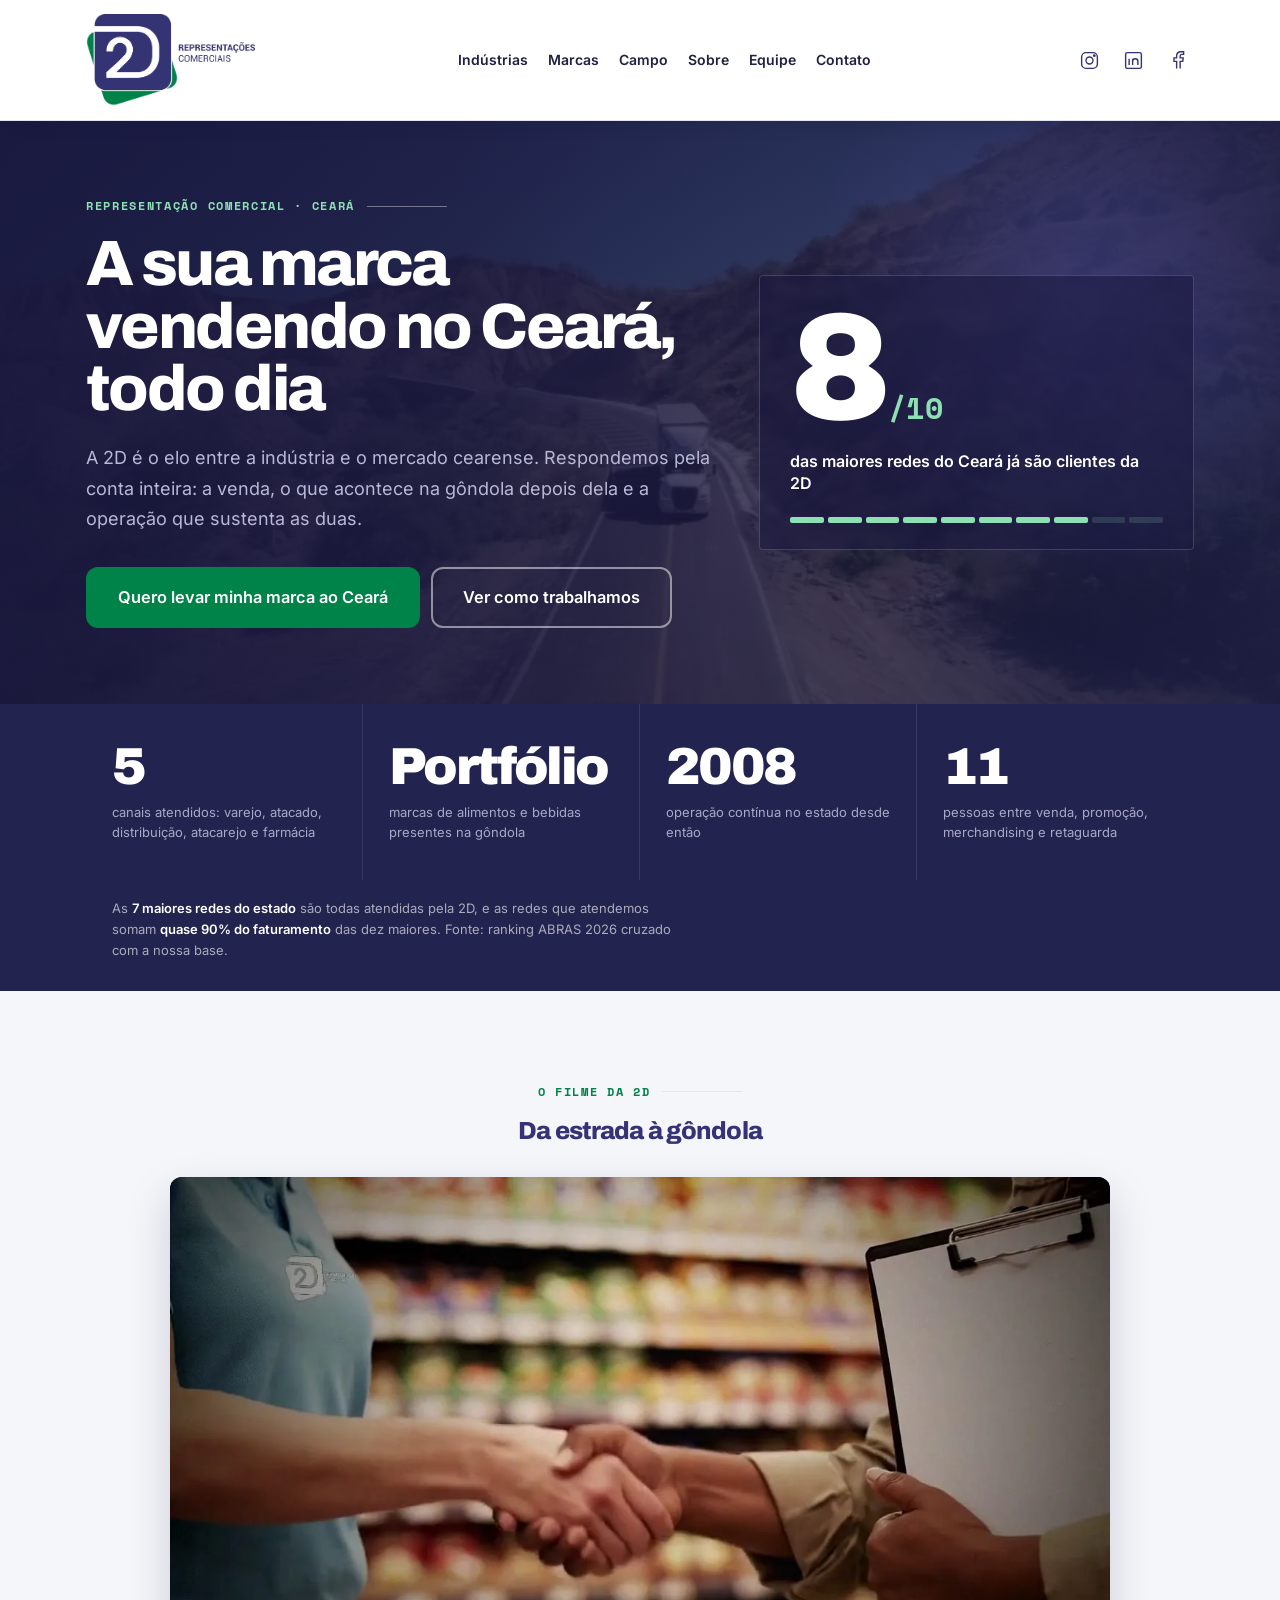
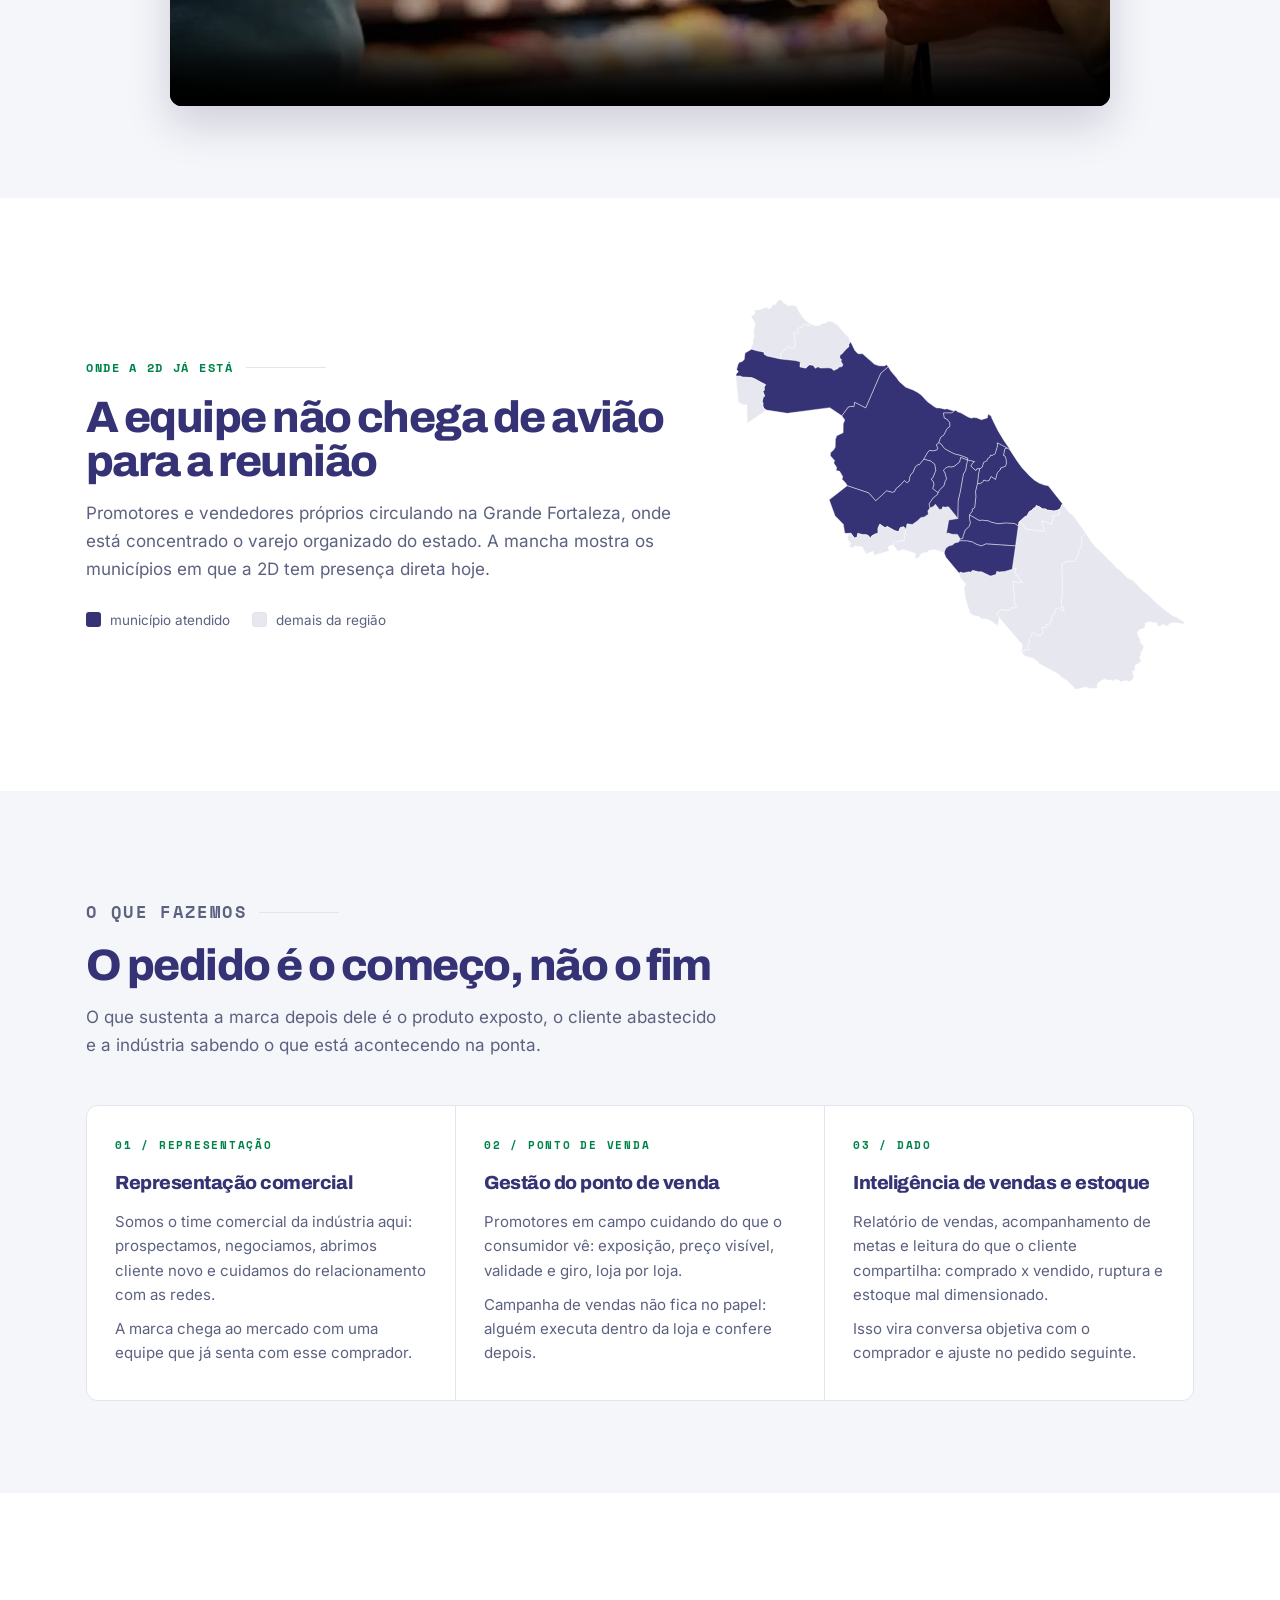
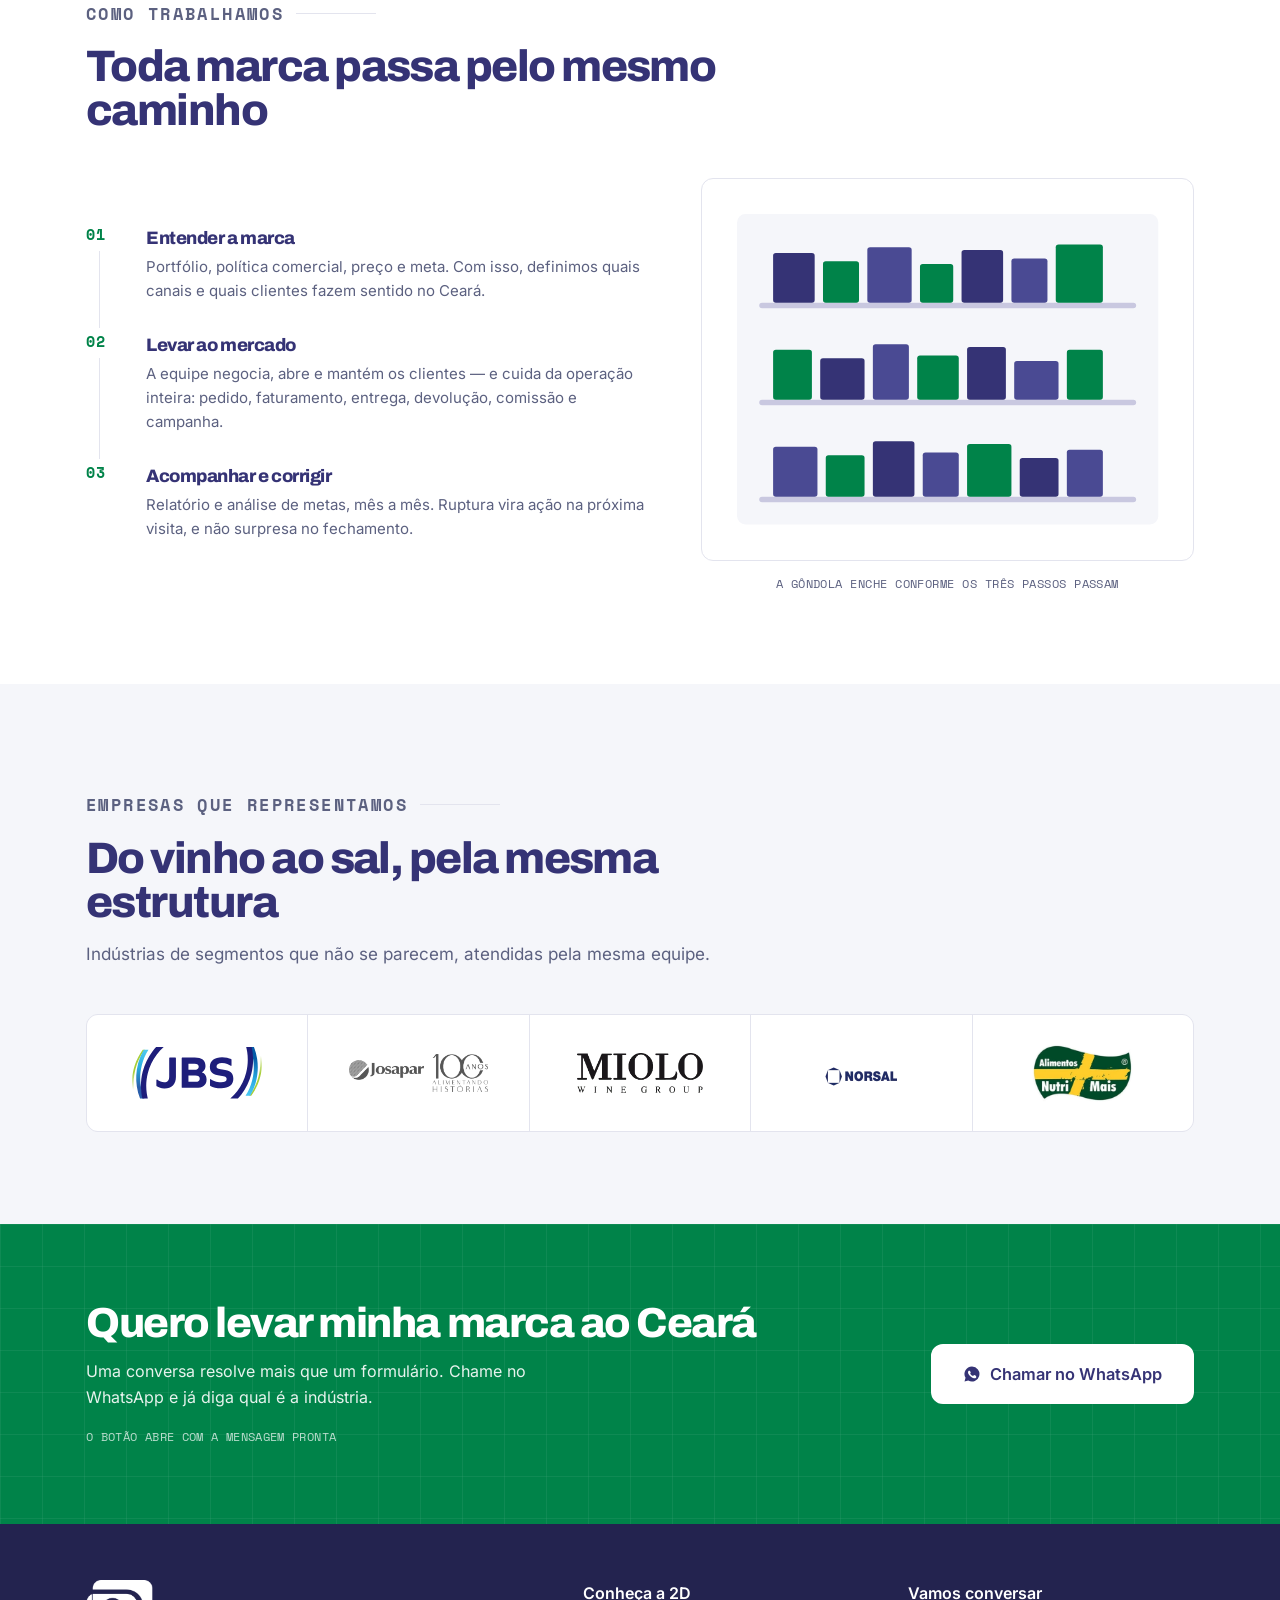
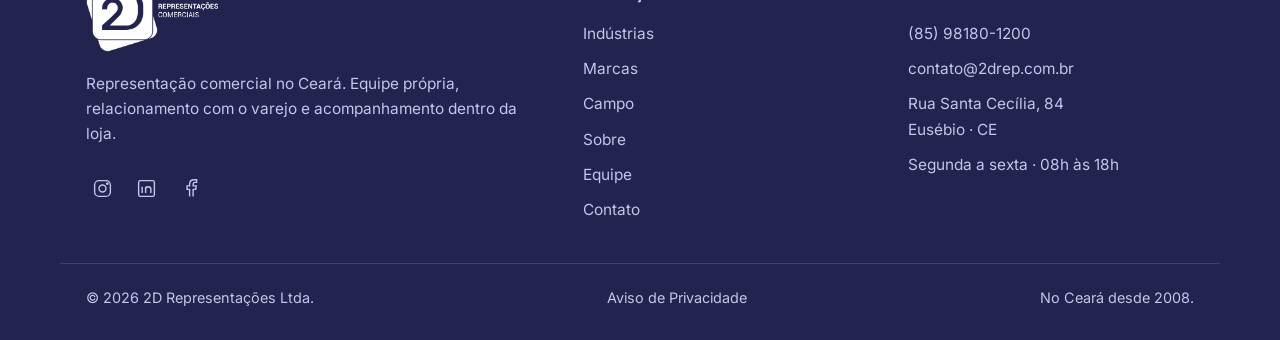
==== commit 90da9603: "Atualiza site institucional" ====
--- a/index.html
+++ b/index.html
@@ -14,7 +14,7 @@
          Com os dois destinos na mesma tag, um conteiner so serve os dois.
 
          Este comentario existe porque, sem ele, nada neste repositorio diria
-         que o site e medido pelo GA4 — a fiacao mora no painel do Google. --><script async src="https://www.googletagmanager.com/gtag/js?id=AW-18473481970"></script><script type="module">window.dataLayer=window.dataLayer||[];function e(){dataLayer.push(arguments)}e(`js`,new Date),e(`config`,`AW-18473481970`);</script><meta name="astro-view-transitions-enabled" content="true"><meta name="astro-view-transitions-fallback" content="animate"><script type="module" src="/_astro/ClientRouter.astro_astro_type_script_index_0_lang.CYDbzu1r.js"></script><link rel="stylesheet" href="/_astro/Base.BIK40Q7O.css"></head><body><a class="skip-link" href="#conteudo">Pular para o conteúdo</a><header class="site-header"><div class="container header-inner"><a class="logo-link" href="/index.html" aria-label="2D Representações — início"><img class="logo" src="/assets/logo/logo-color.png" alt="2D Representações" width="184" height="68"></a><button class="menu-toggle" aria-controls="navegacao" aria-expanded="false" hidden>Menu <span aria-hidden="true">☰</span></button><nav class="main-nav" id="navegacao" aria-label="Navegação principal"><a href="/industrias.html">Indústrias</a><a href="/marcas.html">Marcas</a><a href="/campo.html">Campo</a><a href="/sobre.html">Sobre</a><a href="/equipe.html">Equipe</a><a href="/contato.html">Contato</a></nav><div class="header-redes"><div class="redes" aria-label="Redes sociais da 2D"><a href="https://instagram.com/2drepres" aria-label="Instagram" target="_blank" rel="noopener noreferrer"><svg viewBox="0 0 24 24" fill="none" stroke="currentColor" stroke-width="1.6" aria-hidden="true"><rect x="3" y="3" width="18" height="18" rx="5"/><circle cx="12" cy="12" r="4"/><circle cx="17.5" cy="6.5" r=".8"/></svg></a><a href="https://www.linkedin.com/company/2drepres/" aria-label="LinkedIn" target="_blank" rel="noopener noreferrer"><svg viewBox="0 0 24 24" fill="none" stroke="currentColor" stroke-width="1.6" aria-hidden="true"><rect x="3" y="3" width="18" height="18" rx="2"/><path d="M7 10v7m0-10v.1M11 17v-7m0 3c0-4 6-4 6 0v4"/></svg></a><a href="https://www.facebook.com/profile.php?id=61594131366941" aria-label="Facebook" target="_blank" rel="noopener noreferrer"><svg viewBox="0 0 24 24" fill="none" stroke="currentColor" stroke-width="1.6" aria-hidden="true"><path d="M15 21v-8h3l.5-4H15V7c0-1 .5-2 2-2h2V2h-3c-3 0-5 2-5 5v2H8v4h3v8"/></svg></a></div></div></div></header><main id="conteudo" tabindex="-1"><section class="hero">
+         que o site e medido pelo GA4 — a fiacao mora no painel do Google. --><script async src="https://www.googletagmanager.com/gtag/js?id=AW-18473481970"></script><script type="module">window.dataLayer=window.dataLayer||[];function e(){dataLayer.push(arguments)}e(`js`,new Date),e(`config`,`AW-18473481970`);</script><meta name="astro-view-transitions-enabled" content="true"><meta name="astro-view-transitions-fallback" content="animate"><script type="module" src="/_astro/ClientRouter.astro_astro_type_script_index_0_lang.CYDbzu1r.js"></script><link rel="stylesheet" href="/_astro/Base.B-fLWeHQ.css"></head><body><a class="skip-link" href="#conteudo">Pular para o conteúdo</a><header class="site-header"><div class="container header-inner"><a class="logo-link" href="/index.html" aria-label="2D Representações — início"><img class="logo" src="/assets/logo/logo-color.png" alt="2D Representações" width="184" height="68"></a><button class="menu-toggle" aria-controls="navegacao" aria-expanded="false" hidden>Menu <span aria-hidden="true">☰</span></button><nav class="main-nav" id="navegacao" aria-label="Navegação principal"><a href="/industrias.html">Indústrias</a><a href="/marcas.html">Marcas</a><a href="/campo.html">Campo</a><a href="/sobre.html">Sobre</a><a href="/equipe.html">Equipe</a><a href="/contato.html">Contato</a></nav><div class="header-redes"><div class="redes" aria-label="Redes sociais da 2D"><a href="https://instagram.com/2drepres" aria-label="Instagram" target="_blank" rel="noopener noreferrer"><svg viewBox="0 0 24 24" fill="none" stroke="currentColor" stroke-width="1.6" aria-hidden="true"><rect x="3" y="3" width="18" height="18" rx="5"/><circle cx="12" cy="12" r="4"/><circle cx="17.5" cy="6.5" r=".8"/></svg></a><a href="https://www.linkedin.com/company/2drepres/" aria-label="LinkedIn" target="_blank" rel="noopener noreferrer"><svg viewBox="0 0 24 24" fill="none" stroke="currentColor" stroke-width="1.6" aria-hidden="true"><rect x="3" y="3" width="18" height="18" rx="2"/><path d="M7 10v7m0-10v.1M11 17v-7m0 3c0-4 6-4 6 0v4"/></svg></a><a href="https://www.facebook.com/profile.php?id=61594131366941" aria-label="Facebook" target="_blank" rel="noopener noreferrer"><svg viewBox="0 0 24 24" fill="none" stroke="currentColor" stroke-width="1.6" aria-hidden="true"><path d="M15 21v-8h3l.5-4H15V7c0-1 .5-2 2-2h2V2h-3c-3 0-5 2-5 5v2H8v4h3v8"/></svg></a></div></div></div></header><main id="conteudo" tabindex="-1"><section class="hero">
     <!-- O filme de 15 s (cenas 1, 4 e 6) roda atras do topo, mudo e em loop.
          preload="none": o video so comeca a baixar quando interacoes.ts manda
          tocar, depois do load — o LCP continua sendo o h1, nao o video. Sem JS,
@@ -53,20 +53,11 @@
   </section>
 
   <section class="sec sec-filme">
-    <div class="container filme-wrap">
-      <div>
-        <p class="mono rv">O filme da 2D</p>
-        <h2 class="rv d1">Da estrada à gôndola</h2>
-        <p class="rv d2 filme-lead">O caminho que uma marca faz até chegar à prateleira, e o que a 2D responde em cada etapa dele. Quarenta e oito segundos, sem som.</p>
-        <ul class="filme-etapas rv d3">
-          <li><b>Sai da indústria</b> — salina, depósito e carga</li>
-          <li><b>Chega à loja</b> — abastecimento, gôndola e balcão</li>
-          <li><b>Fica de pé</b> — a equipe que circula na Grande Fortaleza</li>
-        </ul>
-      </div>
-      <figure class="filme-player rv d1">
+    <div class="container filme-so">
+      <p class="mono rv">O filme da 2D</p>
+      <h2 class="rv d1">Da estrada à gôndola</h2>
+      <figure class="filme-player rv d2">
         <video controls preload="none" playsinline poster="assets/video/poster-filme.webp" src="/assets/video/institucional.mp4"></video>
-        <figcaption>48 segundos · sem som · imagens das indústrias representadas</figcaption>
       </figure>
     </div>
   </section>
@@ -84,7 +75,6 @@
             <span><i class="sw" style="background:#353375"></i> município atendido</span>
             <span><i class="sw" style="background:#e7e7f0;border:1px solid var(--line)"></i> demais da região</span>
           </div>
-          <p class="nota rv d3"><b>Sem nome, sem contagem, sem CNPJ</b> — só a mancha de cobertura. A 2D não publica dado de cliente. Nem o seu.</p>
         </div>
         <div class="mapa" id="mapa">
           <svg viewBox="0 0 760 664" role="img">
@@ -208,7 +198,6 @@
         <div class="tile rv" style="--h:38px"><img src="/assets/empresas/norsal.webp" alt="Norsal"></div>
         <div class="tile rv" style="--h:58px"><img src="/assets/empresas/nutrimais.webp" alt="Nutrimais"></div>
       </div>
-      <p class="logos-nota rv">Cada logo exatamente como a marca nos entregou — <b>sem recolorir, recortar ou redesenhar</b>.</p>
     </div>
   </section>
 
--- a/_astro/Base.B-fLWeHQ.css
+++ b/_astro/Base.B-fLWeHQ.css
@@ -0,0 +1 @@
+.astro-route-announcer{clip:rect(0 0 0 0);clip-path:inset(50%);white-space:nowrap;width:1px;height:1px;position:absolute;top:0;left:0;overflow:hidden}@font-face{font-family:Archivo;src:url(/assets/fonts/archivo-800.woff2)format("woff2");font-weight:800;font-style:normal;font-display:swap}@font-face{font-family:Archivo;src:url(/assets/fonts/archivo-900.woff2)format("woff2");font-weight:900;font-style:normal;font-display:swap}@font-face{font-family:Inter;src:url(/assets/fonts/inter-400.woff2)format("woff2");font-weight:400;font-style:normal;font-display:swap}@font-face{font-family:Inter;src:url(/assets/fonts/inter-600.woff2)format("woff2");font-weight:600;font-style:normal;font-display:swap}@font-face{font-family:Space Mono;src:url(/assets/fonts/spacemono-400.woff2)format("woff2");font-weight:400;font-style:normal;font-display:swap}@font-face{font-family:Space Mono;src:url(/assets/fonts/spacemono-700.woff2)format("woff2");font-weight:700;font-style:normal;font-display:swap}:root{--navy:#353375;--deep:#1a1940;--deep2:#23234f;--soft:#4a4a93;--green:#008349;--green-d:#00693a;--mint:#8ee0b4;--ink:#1e2140;--muted:#5c6180;--line:#e3e4ee;--paper:#f5f6fa;--white:#fff;--container:1160px;--disp:"Archivo",system-ui,-apple-system,"Segoe UI",sans-serif;--body:"Inter",system-ui,-apple-system,"Segoe UI",sans-serif;--mono:"Space Mono",ui-monospace,"Cascadia Mono",Consolas,monospace;--navy-deep:#23234f;--green-deep:#00693a;--radius:12px;--radius-sm:8px}*{box-sizing:border-box}html{-webkit-text-size-adjust:100%}body{background:var(--white);color:var(--ink);font-family:var(--body);overflow-wrap:break-word;-webkit-font-smoothing:antialiased;margin:0;font-size:16.5px;line-height:1.65}img{max-width:100%}h1,h2,h3,p,ul,ol,figure{margin:0}h1,h2,h3{font-family:var(--disp);color:var(--navy);letter-spacing:-.035em;font-weight:800;line-height:1}a{color:var(--navy)}a:focus-visible,button:focus-visible{outline:3px solid var(--green);outline-offset:3px;border-radius:4px}.container{max-width:var(--container);margin:0 auto;padding:0 26px}.mono{font:700 10.5px/1 var(--mono);letter-spacing:.2em;text-transform:uppercase;color:var(--green);align-items:center;gap:12px;margin-bottom:18px;display:flex}.mono:after{content:"";background:linear-gradient(90deg,#00834973,#0000);flex:1;height:1px}.mono.on-dark{color:var(--mint)}.site-header{z-index:30;background:var(--white);border-bottom:1px solid var(--line);position:sticky;top:0;box-shadow:0 12px 28px -26px #14143cbf}.header-inner{justify-content:space-between;align-items:center;gap:24px;padding-top:14px;padding-bottom:14px;display:flex}.logo-link{line-height:0;display:block}.logo{width:auto;height:92px;display:block}@media (width<=720px){.logo{height:68px}}.main-nav{flex-wrap:wrap;gap:6px;display:flex}.main-nav a{border-radius:var(--radius-sm);color:var(--ink);padding:8px 12px;font-size:.94rem;font-weight:600;text-decoration:none;transition:background-color .18s,color .18s;display:block;position:relative}.main-nav a:after{content:"";background:var(--green);transform-origin:0;border-radius:2px;height:2px;transition:transform .18s;position:absolute;bottom:3px;left:12px;right:12px;transform:scaleX(0)}.main-nav a:hover{background:var(--paper);color:var(--navy)}.main-nav a:hover:after{transform:scaleX(1)}.hero{background:var(--deep);color:#fff;padding:84px 0 74px;position:relative;overflow:hidden}.hero:before{content:"";opacity:.34;pointer-events:none;background-image:linear-gradient(#8ee0b421 1px,#0000 1px),linear-gradient(90deg,#8ee0b421 1px,#0000 1px);background-size:42px 42px;animation:30s ease-in-out infinite alternate grade;position:absolute;inset:0;-webkit-mask-image:radial-gradient(120% 95% at 72% 20%,#000 20%,#0000 72%);mask-image:radial-gradient(120% 95% at 72% 20%,#000 20%,#0000 72%)}@keyframes grade{0%{transform:translate(0,0)}to{transform:translate(-42px,-42px)}}.hero:after{content:"";aspect-ratio:1;pointer-events:none;background:radial-gradient(circle,#4a4a938c,#0000 68%);border-radius:50%;width:46%;position:absolute;top:-20%;right:-8%}.hero-inner{grid-template-columns:1.18fr .82fr;align-items:center;gap:56px;display:grid;position:relative}@media (width<=920px){.hero-inner{grid-template-columns:1fr;gap:40px}}.hero h1{color:#fff;letter-spacing:-.04em;font-size:clamp(34px,4.9vw,62px);font-weight:800;line-height:.98}.hero-lead{color:#b9b8d6;max-width:48ch;margin-top:22px;font-size:17px;line-height:1.62}.hero-ctas{flex-wrap:wrap;gap:11px;margin-top:32px;display:flex}.hero-bg{z-index:0;position:absolute;inset:0;overflow:hidden}.hero-bg:after{content:"";background:linear-gradient(97deg,#1a1940f2 0%,#1a1940e6 34%,#1a1940bd 68%,#23234fcc 100%);position:absolute;inset:0}.hero-video{object-fit:cover;filter:saturate(.9);width:100%;height:100%;display:block}.hero:before,.hero:after{z-index:1}.hero-inner{z-index:2}.hero .instr{-webkit-backdrop-filter:blur(4px);background:#1a194094}.sec-filme{background:var(--paper)}.filme-wrap{grid-template-columns:.82fr 1.18fr;align-items:center;gap:54px;display:grid}.filme-so{text-align:center}.filme-so .mono{justify-content:center}.filme-so h2{margin-bottom:34px}.filme-so .filme-player{max-width:940px;margin:0 auto}@media (width<=920px){.filme-wrap{grid-template-columns:1fr;gap:32px}}.filme-lead{color:var(--muted);max-width:46ch;margin-top:16px}.filme-etapas{gap:12px;max-width:46ch;margin-top:26px;padding:0;list-style:none;display:grid}.filme-etapas li{color:var(--muted);padding-left:18px;font-size:15.5px;line-height:1.5;position:relative}.filme-etapas li:before{content:"";background:var(--green);border-radius:2px;width:7px;height:7px;position:absolute;top:.62em;left:0}.filme-etapas b{color:var(--ink);font-weight:600}.filme-player{margin:0}.filme-player video{aspect-ratio:16/9;border-radius:var(--radius);background:var(--deep);width:100%;display:block;box-shadow:0 18px 44px #1a19402e}.filme-player figcaption{font-family:var(--mono);letter-spacing:.06em;text-transform:uppercase;color:var(--muted);margin-top:12px;font-size:12px}.instr{backdrop-filter:blur(2px);background:#ffffff09;border:1px solid #ffffff29;border-radius:14px;padding:32px 30px 26px}.instr .big{font-family:var(--disp);letter-spacing:-.065em;color:#fff;align-items:baseline;gap:6px;font-size:clamp(88px,12.5vw,152px);font-weight:900;line-height:.8;display:flex}.instr .big em{font:700 .2em/1 var(--mono);color:var(--mint);letter-spacing:.03em;font-style:normal}.instr .lbl{font-family:var(--body);color:#fff;margin-top:20px;font-size:16px;font-weight:600;line-height:1.4}.rulebar{gap:4px;margin-top:22px;display:flex}.rulebar i{background:var(--mint);border-radius:2px;flex:1;height:6px;display:block;transform:scaleY(1)}.rulebar i:nth-child(n+9){background:#8ee0b429}html.js-ok .rulebar i{transform-origin:bottom;background:#8ee0b429;transition:transform .45s cubic-bezier(.3,1.1,.4,1),background-color .45s;transform:scaleY(.4)}html.js-ok .instr.on .rulebar i{transform:scaleY(1)}html.js-ok .instr.on .rulebar i:nth-child(-n+8){background:var(--mint)}.rulebar i:first-child{transition-delay:50ms}.rulebar i:nth-child(2){transition-delay:.11s}.rulebar i:nth-child(3){transition-delay:.17s}.rulebar i:nth-child(4){transition-delay:.23s}.rulebar i:nth-child(5){transition-delay:.29s}.rulebar i:nth-child(6){transition-delay:.35s}.rulebar i:nth-child(7){transition-delay:.41s}.rulebar i:nth-child(8){transition-delay:.47s}.rulebar i:nth-child(9){transition-delay:.53s}.rulebar i:nth-child(10){transition-delay:.59s}.instr .fonte{font:400 11.5px/1.5 var(--mono);color:#8886b5;border-top:1px solid #ffffff24;margin-top:18px;padding-top:16px}.instr .fonte b{color:var(--mint);font-weight:700}.btn{border-radius:var(--radius);padding:15px 30px;font-size:1.02rem;font-weight:700;text-decoration:none;transition:background-color .18s,color .18s,border-color .18s,transform .18s,box-shadow .18s;display:inline-block}.btn:hover{transform:translateY(-2px)}.btn-primary{background:var(--green);color:var(--white);border:2px solid var(--green)}.btn-primary:hover{background:var(--green-deep);border-color:var(--green-deep);box-shadow:0 16px 30px -18px #157a45d9}.btn-secondary{color:var(--white);background:0 0;border:2px solid #ffffff80}.btn-secondary:hover{background:var(--white);color:var(--navy);border-color:var(--white)}.btn-navy{background:var(--navy);color:var(--white);border:2px solid var(--navy)}.btn-navy:hover{background:var(--navy-deep);border-color:var(--navy-deep);box-shadow:0 16px 30px -18px #353375d9}.btn-light{background:var(--white);color:var(--navy);border:2px solid var(--white)}.btn-light:hover{color:var(--white);background:0 0}.link-more{color:var(--navy);border-bottom:2px solid var(--green);padding-bottom:2px;font-weight:700;text-decoration:none;transition:color .18s,transform .18s;display:inline-block}.link-more:hover{color:var(--green-deep);transform:translate(3px)}.section{padding:84px 0}.section-paper{background:var(--paper)}.section-title{letter-spacing:-.035em;font-size:clamp(1.85rem,3vw,2.6rem);font-weight:800}.section-head{grid-template-columns:minmax(0,1fr) minmax(0,1fr);align-items:end;gap:24px 56px;margin-bottom:44px;display:grid}.section-head p{color:var(--muted);max-width:58ch;font-size:1.06rem}.page-head{padding-top:72px;padding-bottom:8px}.page-head h1{letter-spacing:-.038em;max-width:18ch;font-size:clamp(2.3rem,4.8vw,3.7rem);font-weight:800;line-height:1.04}.page-head .lead{color:var(--muted);max-width:62ch;margin-top:22px;font-size:1.16rem}.prose p+p{margin-top:18px}.prose{max-width:68ch;color:var(--ink)}.prose strong{color:var(--navy)}.sec{padding:92px 0}.sec-paper{background:var(--paper)}.sec-dark{background:var(--deep2);color:#fff}.sec-head{max-width:64ch;margin-bottom:46px}.sec-head h2{font-size:clamp(28px,3.5vw,44px);font-weight:800}.sec-dark h2{color:#fff}.sec-head p{color:var(--muted);margin-top:16px;font-size:17px}.sec-dark .sec-head p{color:#b9b8d6}html.js-ok .rv{opacity:0;transition:opacity .68s cubic-bezier(.22,.8,.3,1),transform .68s cubic-bezier(.22,.8,.3,1);transform:translateY(20px)}html.js-ok .rv.on{opacity:1;transform:none}.rv.d1{transition-delay:80ms}.rv.d2{transition-delay:.16s}.rv.d3{transition-delay:.24s}.cards{grid-template-columns:repeat(auto-fit,minmax(260px,1fr));gap:22px;display:grid}.cards-2{grid-template-columns:repeat(auto-fit,minmax(320px,1fr))}.cards-4{grid-template-columns:repeat(4,minmax(0,1fr))}.cards-5{grid-template-columns:repeat(5,minmax(0,1fr))}.cards-4 .card{padding:26px 22px}.cards-5 .card{padding:24px 20px}.card{background:var(--white);border:1px solid var(--line);border-radius:var(--radius);padding:28px;transition:transform .18s,box-shadow .18s,border-color .18s}.card:hover{border-color:#cdd0e6;transform:translateY(-3px);box-shadow:0 22px 44px -30px #1e214099}.section-paper .card{box-shadow:0 1px #3533750a}.section-paper .card:hover{box-shadow:0 22px 44px -30px #1e214099}.card h3{margin-bottom:10px;font-size:1.16rem;font-weight:700}.card p{color:var(--muted);font-size:.99rem}.card p+p{margin-top:12px}.card .list-marks{margin-top:16px}.card .btn{margin-top:22px}.icon{width:46px;height:46px;color:var(--green-deep);background:#0083491f;border-radius:10px;justify-content:center;align-items:center;margin-bottom:18px;display:flex}.icon svg{width:24px;height:24px;display:block}.icon-navy{color:var(--navy);background:#35337517}.cards-num{background:var(--line);border:1px solid var(--line);border-radius:12px;grid-template-columns:repeat(3,1fr);gap:1px;display:grid;overflow:hidden}@media (width<=920px){.cards-num{grid-template-columns:1fr}}.card-num{background:#fff;padding:34px 28px;transition:background-color .2s}.card-num:hover{background:#fcfcfe}.card-num .n{font:700 11px/1 var(--mono);color:var(--green);letter-spacing:.16em;margin-bottom:22px;display:block}.card-num h3{letter-spacing:-.025em;margin-bottom:13px;font-size:19px;font-weight:700}.card-num p{color:var(--muted);font-size:15px;line-height:1.62}.card-num p+p{margin-top:10px}.faixa{background:var(--deep2);color:#fff;padding:0}.faixa-g{grid-template-columns:repeat(4,1fr);display:grid}@media (width<=820px){.faixa-g{grid-template-columns:repeat(2,1fr)}}.faixa-i{border-right:1px solid #ffffff1a;padding:38px 26px}.faixa-i:last-child{border-right:none}.faixa-nota{font:400 13px/1.6 var(--body);color:#ffffff9e;max-width:78ch;margin:0;padding:18px 26px 30px}.faixa-nota b{color:#fff;font-weight:600}@media (width<=820px){.faixa-nota{padding:16px 20px 26px}.faixa-i:nth-child(2){border-right:none}.faixa-i:nth-child(-n+2){border-bottom:1px solid #ffffff1a}}.faixa-i b{font-family:var(--disp);letter-spacing:-.05em;color:#fff;font-size:clamp(34px,4.4vw,52px);font-weight:900;line-height:.95;display:block}.faixa-i b small{font:700 .32em/1 var(--mono);color:var(--mint);letter-spacing:.04em;margin-left:4px}.faixa-i span{font:400 13px/1.5 var(--body);color:#a9a8c9;margin-top:12px;display:block}.steps{counter-reset:passo;grid-template-columns:repeat(auto-fit,minmax(260px,1fr));gap:26px;padding:0;list-style:none;display:grid}.steps li{counter-increment:passo;border-top:2px solid var(--navy);padding-top:22px}.steps li:before{content:counter(passo);color:var(--green);margin-bottom:14px;font-size:1.5rem;font-weight:800;line-height:1;display:block}.steps h3{margin-bottom:8px;font-size:1.12rem;font-weight:700}.steps p{color:var(--muted);font-size:.99rem}.passos-wrap{grid-template-columns:1fr .88fr;align-items:center;gap:54px;display:grid}@media (width<=920px){.passos-wrap{grid-template-columns:1fr}}.passos{counter-reset:passo-inst;margin:0;padding:0;list-style:none}.passos li{counter-increment:passo-inst;padding-bottom:32px;padding-left:60px;position:relative}.passos li:before{content:"0" counter(passo-inst);font:700 15px/1 var(--mono);color:var(--green);letter-spacing:.04em;position:absolute;top:-2px;left:0}.passos li:after{content:"";background:var(--line);width:1px;position:absolute;top:22px;bottom:8px;left:13px}.passos li:last-child{padding-bottom:0}.passos li:last-child:after{display:none}.passos h3{letter-spacing:-.025em;margin-bottom:8px;font-size:18px;font-weight:700}.passos p{color:var(--muted);font-size:15px;line-height:1.62}.gondola{border:1px solid var(--line);background:#fff;border-radius:12px;padding:24px}.gondola svg{width:100%;height:auto;display:block}.gondola .prod{opacity:1;transform:none}html.js-ok .gondola .prod{opacity:0;transition:opacity .48s,transform .48s cubic-bezier(.3,1.2,.5,1);transition-delay:calc(var(--i,0) * 62ms);transform:translateY(-12px)}html.js-ok .gondola.on .prod{opacity:1;transform:none}.gondola-cap{font:400 11.5px/1.5 var(--mono);color:var(--muted);text-align:center;letter-spacing:.04em;margin-top:14px}.list-marks{gap:12px;padding:0;list-style:none;display:grid}.list-marks li{color:var(--ink);padding-left:30px;position:relative}.list-marks li:before{content:"";background:var(--green);border-radius:3px;width:12px;height:12px;position:absolute;top:9px;left:0}.list-marks strong{color:var(--navy)}.panel{background:var(--white);border:1px solid var(--line);border-radius:var(--radius);border-left:5px solid var(--navy);padding:30px}.panel-after{margin-top:26px}.panel h3{margin-bottom:16px;font-size:1.16rem;font-weight:700}.mapa-bloco{background:var(--white);border:1px solid var(--line);border-radius:var(--radius);grid-template-columns:minmax(0,300px) minmax(0,430px);justify-content:center;align-items:center;gap:56px;margin-bottom:44px;padding:40px 36px;display:grid}.mapa-figura{text-align:center;margin:0}.mapa-ceara{filter:drop-shadow(0 16px 26px #35337538);width:100%;max-width:300px;height:auto;margin:0 auto;display:block}.mapa-figura figcaption{color:var(--navy);margin-top:18px;font-size:.98rem;font-weight:700}.mapa-credito{color:var(--muted);margin-top:6px;font-size:.78rem;font-weight:400;line-height:1.4;display:block}.mapa-destaque{color:var(--navy);letter-spacing:-.03em;margin-bottom:14px;font-size:clamp(1.35rem,2.2vw,1.8rem);font-weight:800;line-height:1.15}.mapa-texto p:not(.mapa-destaque){color:var(--muted);max-width:46ch;font-size:1.04rem}.mapa-wrap{grid-template-columns:1fr .8fr;align-items:center;gap:54px;display:grid}@media (width<=920px){.mapa-wrap{grid-template-columns:1fr}}.mapa svg{width:100%;height:auto;display:block}.mapa .m{fill:#e7e7f0;stroke:#fff;stroke-width:.7px}html.js-ok .mapa .m.a{fill:#e7e7f0;transition:fill .55s cubic-bezier(.3,.9,.4,1)}html.js-ok .mapa.on .m.a{fill:var(--navy);transition-delay:var(--d,0s)}.legenda{color:var(--muted);flex-wrap:wrap;gap:22px;margin-top:26px;font-size:13.5px;display:flex}.legenda span{align-items:center;gap:9px;display:flex}.sw{border-radius:3px;width:15px;height:15px;display:block}.nota{border:1px solid var(--line);border-left:3px solid var(--green);color:var(--muted);background:#fff;border-radius:6px;margin-top:26px;padding:16px 18px;font-size:14px;line-height:1.55}.nota b{color:var(--navy)}.mapa-title{font-size:clamp(28px,3.5vw,44px)}.mapa-lead{color:var(--muted);margin-top:16px;font-size:17px}.logos{background:var(--line);border:1px solid var(--line);border-radius:12px;grid-template-columns:repeat(5,1fr);gap:1px;display:grid;overflow:hidden}@media (width<=920px){.logos{grid-template-columns:repeat(2,1fr)}}.tile{background:#fff;justify-content:center;align-items:center;height:116px;padding:16px;transition:background-color .2s;display:flex}.tile:hover{background:#fbfbfe}.tile img{width:auto;max-width:82%;height:auto;max-height:var(--h,44px);object-fit:contain;display:block}.logos-nota{color:var(--muted);margin-top:20px;font-size:13.5px}.logos-nota b{color:var(--navy)}.grid{grid-template-columns:repeat(4,minmax(0,1fr));gap:22px;display:grid}.grid-5{grid-template-columns:repeat(5,minmax(0,1fr))}.grid-5 .card-body{padding:20px 18px 24px}.grid-6{grid-template-columns:repeat(6,minmax(0,1fr))}.grid-6 .card-plate{background:var(--white);height:112px;padding:16px}.grid-6 .card img{max-width:86%;max-height:72px}.grid-6 .card-body{padding:16px 16px 18px}.grid-6 .card h3{margin-bottom:8px;font-size:1.02rem}.grid .card{flex-direction:column;padding:0;display:flex;overflow:hidden}.grid .card img{object-fit:contain;width:auto;max-width:78%;max-height:58px;margin:0 auto;display:block}.card-plate{background:var(--paper);border-bottom:1px solid var(--line);justify-content:center;align-items:center;height:118px;padding:20px;display:flex}.card-plate-dark,.grid-6 .card-plate-dark{background:var(--navy);border-bottom-color:var(--navy)}.card-body{padding:22px 24px 26px}.card-body h3{margin-bottom:10px}.card-body .tag{color:var(--green-deep);background:#0083491f;border-radius:999px;margin:0 0 12px;padding:4px 11px;font-size:.8rem;font-weight:700;display:inline-block}.card-body .tag+p{margin-top:0}.card-body .tag-owner{background:var(--paper);color:var(--muted);margin-bottom:0;font-weight:600}.cta{background:var(--green);color:#fff;padding:78px 0;position:relative;overflow:hidden}.cta:before{content:"";opacity:.2;pointer-events:none;background-image:linear-gradient(#ffffff4d 1px,#0000 1px),linear-gradient(90deg,#ffffff4d 1px,#0000 1px);background-size:42px 42px;position:absolute;inset:0}.cta-inner{flex-wrap:wrap;justify-content:space-between;align-items:center;gap:36px;display:flex;position:relative}.cta-h2{color:#fff;font-size:clamp(27px,3.3vw,42px);font-weight:800}.cta-p{color:#ffffffe6;max-width:50ch;margin-top:14px;font-size:16px}.cta .fine{font:400 12px/1.5 var(--mono);color:#ffffffb8;letter-spacing:.03em;margin-top:18px}.cta .btn-light{align-items:center;gap:9px;display:inline-flex}.cta .btn-light svg{flex:none;width:18px;height:18px}.site-footer{background:var(--navy-deep);color:#c3c6e8;font-size:.96rem}.footer-top{grid-template-columns:1.6fr 1fr 1fr;gap:40px;padding-top:56px;padding-bottom:40px;display:grid}.logo-footer{width:auto;height:72px;margin-bottom:20px;display:block}.footer-brand p{max-width:44ch;line-height:1.6}.footer-title{color:var(--white);margin-bottom:14px;font-size:1rem;font-weight:700}.footer-list{gap:10px;padding:0;list-style:none;display:grid}.site-footer a{color:#c3c6e8;text-decoration:none}.site-footer a:hover{color:var(--white);text-decoration:underline}.footer-bottom{border-top:1px solid #ffffff24;padding-top:22px;padding-bottom:30px;font-size:.9rem}@media (width<=980px){.mapa-bloco{grid-template-columns:minmax(0,1fr);justify-content:stretch;gap:30px;padding:32px 28px}.mapa-texto p:not(.mapa-destaque){max-width:none}.section-head{grid-template-columns:1fr;align-items:start;gap:16px}.cards-4,.cards-5,.grid,.logos{grid-template-columns:repeat(2,minmax(0,1fr))}.grid-5,.grid-6{grid-template-columns:repeat(3,minmax(0,1fr))}.footer-top{grid-template-columns:1fr 1fr;gap:32px}.footer-brand{grid-column:1/-1}}@media (width<=720px){body{font-size:16px}.container{padding-left:18px;padding-right:18px}.header-inner{flex-direction:column;align-items:flex-start;gap:6px;padding-top:10px;padding-bottom:8px}.logo{height:50px}.main-nav{gap:2px}.main-nav a{padding:5px 9px;font-size:.86rem}.main-nav a:after{bottom:1px;left:9px;right:9px}.section{padding:58px 0}.page-head{padding-top:48px}.mapa-bloco{padding:24px 20px}.mapa-ceara{max-width:260px}.cards,.cards-2,.cards-4,.cards-5,.grid,.steps{grid-template-columns:1fr}.grid-6{grid-template-columns:repeat(2,minmax(0,1fr))}.card-plate{height:96px}.card{padding:24px}.panel{padding:24px 22px}.footer-top{grid-template-columns:1fr;gap:28px;padding-top:44px}}@media (prefers-reduced-motion:reduce){*{transition:none!important;animation:none!important}}.rv{opacity:1!important;transform:none!important}.mapa .m.a{fill:var(--navy)!important}[hidden]{display:none!important}.skip-link{background:var(--navy);color:#fff;z-index:100;padding:14px;position:fixed;top:-90px;left:20px}.skip-link:focus{top:16px}.header-inner{min-height:116px}.logo{width:auto;height:92px}.main-nav{gap:0}.main-nav a{padding:10px;font-size:14px}.main-nav a[aria-current=page]{color:var(--green)}.main-nav a[aria-current=page]:after{transform:scaleX(1)}.redes{gap:12px;display:flex}.redes a{width:32px;height:36px;color:inherit;justify-content:center;align-items:center;display:flex}.redes svg{width:21px;height:21px}.header-redes{color:var(--navy)}.footer-brand .redes{margin-top:24px}.menu-toggle{border:1px solid var(--line);font:600 14px var(--body);color:var(--navy);background:0 0;border-radius:6px;padding:10px 14px;display:none}.mono{letter-spacing:.14em;font-size:12px;line-height:1.5}.mono:after{background:var(--line);max-width:80px}.mono.on-dark:after{background:#757591}.hero:before{display:none}.hero{background:var(--navy);padding:76px 0}.hero h1{max-width:880px;font-size:clamp(36px,5vw,64px)}.hero-lead{max-width:760px;font-size:18px;line-height:1.7}.hero-inner{gap:48px}.instr{border-radius:4px}.fine{font-size:12px}.page-intro{border-bottom:1px solid var(--line);background:var(--paper);padding:78px 0 62px}.page-intro h1{font-size:clamp(38px,5.5vw,70px);line-height:1.03}.page-intro>div>p:last-child{max-width:660px;color:var(--muted);margin-top:28px;font-size:18px}.home-hero{border-bottom:1px solid var(--line);background:#fff;padding:78px 0 64px}.home-hero-grid{grid-template-columns:1.25fr .8fr;align-items:center;gap:64px;display:grid}.home-hero h1{font-size:clamp(44px,5.7vw,76px);line-height:1.02}.home-hero h1 span{color:var(--green)}.home-hero .lead{max-width:600px;color:var(--muted);margin:28px 0 30px;font-size:18px;line-height:1.75}.home-hero .hero-ctas{gap:16px}.hero-proof{background:var(--navy);color:#fff;border-radius:6px;padding:38px}.hero-proof h2{color:#fff;font-size:22px;line-height:1.3}.hero-proof .big{font:900 clamp(80px,10vw,126px)/1 var(--disp);letter-spacing:-.07em;margin:24px 0 12px}.hero-proof .big em{font:400 34px var(--mono);letter-spacing:-.06em;color:#c9c8e0}.hero-proof .fonte{color:#deddef;margin-top:24px;font-size:13px;line-height:1.7}.hero-proof .lbl{font-size:18px;line-height:1.45}.hero-proof .rulebar{margin-top:26px}.hero-proof .mono{color:#b8efcf}.hero-proof .mono:after{background:#8583b0}.home-hero-com-midia .home-hero-grid{grid-template-columns:1fr 1fr}.hero-foto .peca-midia{aspect-ratio:4/5}.hero-foto .peca-texto{padding-left:0;padding-right:0}.home-proof-section{background:var(--navy);color:#fff;padding:38px 0}.home-proof-section .hero-proof{grid-template-columns:200px 1fr 1fr;align-items:center;gap:28px;padding:0;display:grid}.home-proof-section .big{margin:0}.home-proof-section .rulebar{display:none}.section-heading{justify-content:space-between;align-items:end;gap:24px;margin-bottom:34px;display:flex}.section-heading h2,.campo-vazio h2{font-size:clamp(32px,4vw,50px)}.text-link{text-underline-offset:5px;font-weight:600}.campo-grid{grid-template-columns:repeat(3,minmax(0,1fr));gap:28px;display:grid}.peca-campo{border:1px solid var(--line);background:#fff;border-radius:8px;min-width:0;overflow:hidden}.peca-midia{aspect-ratio:4/3;background:var(--paper);position:relative}.peca-midia>a,.peca-midia picture{height:100%;display:block}.peca-midia img{object-fit:cover;width:100%;height:100%;display:block}.peca-midia video{object-fit:contain;width:100%;height:100%;position:absolute;inset:0}.ampliar{color:var(--navy);background:#ffffffed;border-radius:3px;padding:5px 10px;font-size:12px;font-weight:600;position:absolute;bottom:14px;right:14px}.peca-texto{padding:22px}.peca-meta{color:var(--muted);justify-content:space-between;gap:8px;margin-bottom:14px;font-size:12px;display:flex}.peca-meta>span{color:var(--green);font-weight:600}.peca-texto h3{font:600 18px/1.5 var(--body);letter-spacing:-.015em}.peca-loja,.peca-marcas{color:var(--muted);margin-top:12px;font-size:14px}.peca-texto .text-link{margin-top:18px;font-size:14px;display:inline-block}.filtros-campo{background:var(--paper);border-radius:8px;align-items:end;gap:20px;margin-bottom:44px;padding:24px;display:flex}.filtros-campo>div{flex:1}.filtros-campo label{margin-bottom:7px;font-size:14px;font-weight:600;display:block}.filtros-campo select{width:100%;color:var(--ink);font:400 16px var(--body);background:#fff;border:1px solid #aeb2c5;border-radius:4px;padding:12px}.btn-outline{border:1px solid var(--navy);color:var(--navy);background:#fff}.filtro-status{white-space:nowrap;align-self:center;font-size:14px}.campo-mes{margin-bottom:56px}.campo-mes>h2{text-transform:capitalize;margin-bottom:24px;font-size:26px}.campo-vazio{max-width:690px;padding:24px 0 40px}.campo-vazio>p:not(.mono){color:var(--muted);max-width:560px;margin:24px 0 28px}.sem-resultado{background:var(--paper);padding:32px}.equipe-rotina{grid-template-columns:1fr 1fr;gap:64px;display:grid}.equipe-rotina h2{font-size:40px}.equipe-rotina p+p{margin-top:22px}.card-num h2{font-size:28px;line-height:1.15}.card-num p{margin-top:18px}.audiencias{grid-template-columns:1fr 1fr;gap:30px;padding:48px 0;display:grid}.audiencia{border:1px solid var(--line);border-radius:8px;padding:32px}.audiencia h2{font-size:28px}.audiencia p{color:var(--muted);margin:18px 0 22px}.foto-dialog{background:#fff;border:0;border-radius:8px;max-width:min(1100px,94vw);max-height:94vh;padding:16px}.foto-dialog::backdrop{background:#11112ddd}.foto-dialog img{object-fit:contain;max-width:100%;max-height:74vh;margin:auto;display:block}.foto-dialog figcaption{padding:14px 4px;font-size:14px}.foto-dialog form{justify-content:flex-end;margin-bottom:12px;display:flex}.foto-dialog button{font:600 14px var(--body);border:1px solid var(--line);cursor:pointer;background:#fff;border-radius:4px;padding:8px 14px}.footer-bottom{justify-content:space-between;gap:24px;display:flex}@media (prefers-reduced-motion:no-preference){@supports (animation-timeline:view()){.campo-grid .peca-campo{animation:linear both campo-entrada view();animation-range:entry entry 18%}@keyframes campo-entrada{0%{transform:translateY(16px)}to{transform:translateY(0)}}}}@media (width<=1000px){.header-redes{display:none}.home-hero-grid{gap:32px}.hero-proof{padding:26px}.campo-grid{grid-template-columns:repeat(2,minmax(0,1fr))}}@media (width<=760px){.container{padding-left:22px;padding-right:22px}.header-inner{flex-wrap:wrap;gap:12px;min-height:92px}.logo{height:68px}.main-nav{justify-content:flex-start;width:100%;padding-bottom:8px}.main-nav a{padding:10px 12px}.menu-pronto .menu-toggle{display:block}.menu-pronto .main-nav:not(.aberto){display:none}.menu-pronto .main-nav.aberto{grid-template-columns:1fr 1fr;display:grid}.home-hero{padding:46px 0}.home-hero-grid,.home-hero-com-midia .home-hero-grid{grid-template-columns:1fr;gap:36px}.home-hero h1{font-size:46px}.home-hero .lead{font-size:17px}.hero-proof .big{font-size:94px}.home-proof-section .hero-proof{grid-template-columns:1fr;gap:14px}.home-hero .hero-ctas{flex-direction:column;align-items:stretch}.page-intro{padding:46px 0}.page-intro h1{font-size:40px}.page-intro>div>p:last-child{font-size:17px}.hero{padding:50px 0}.hero h1{font-size:39px}.campo-grid{grid-template-columns:1fr}.section-heading{flex-direction:column;align-items:start}.filtros-campo{flex-wrap:wrap;gap:14px;padding:18px}.filtros-campo>div{flex-basis:100%}.equipe-rotina,.audiencias{grid-template-columns:1fr;gap:24px}.equipe-rotina h2{font-size:32px}.footer-bottom{flex-direction:column;gap:8px}.faixa-i b{font-size:28px}.hero-foto .peca-midia{aspect-ratio:4/3}}@media (prefers-reduced-motion:reduce){*,:before,:after{scroll-behavior:auto!important;transition:none!important;animation:none!important}}.card-galeria-campo{grid-column:1/-1;margin:6px 0 18px}
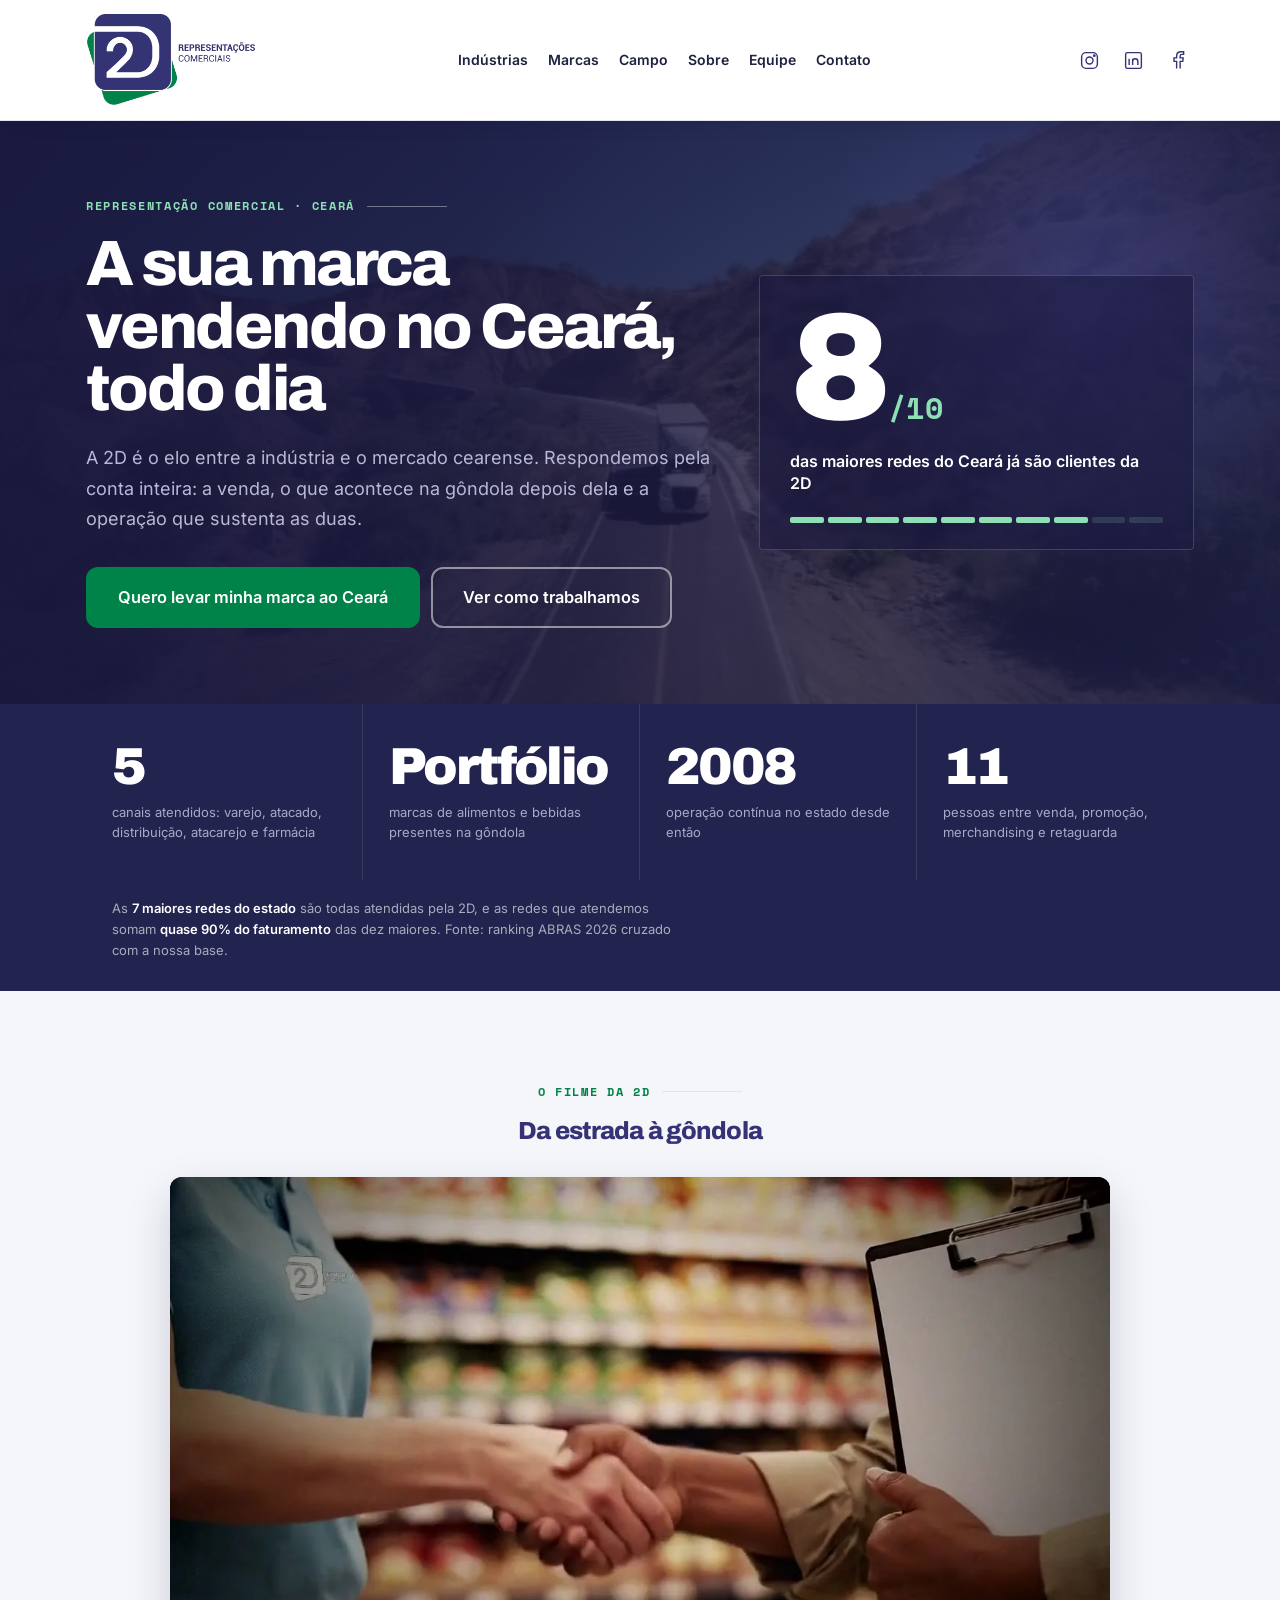
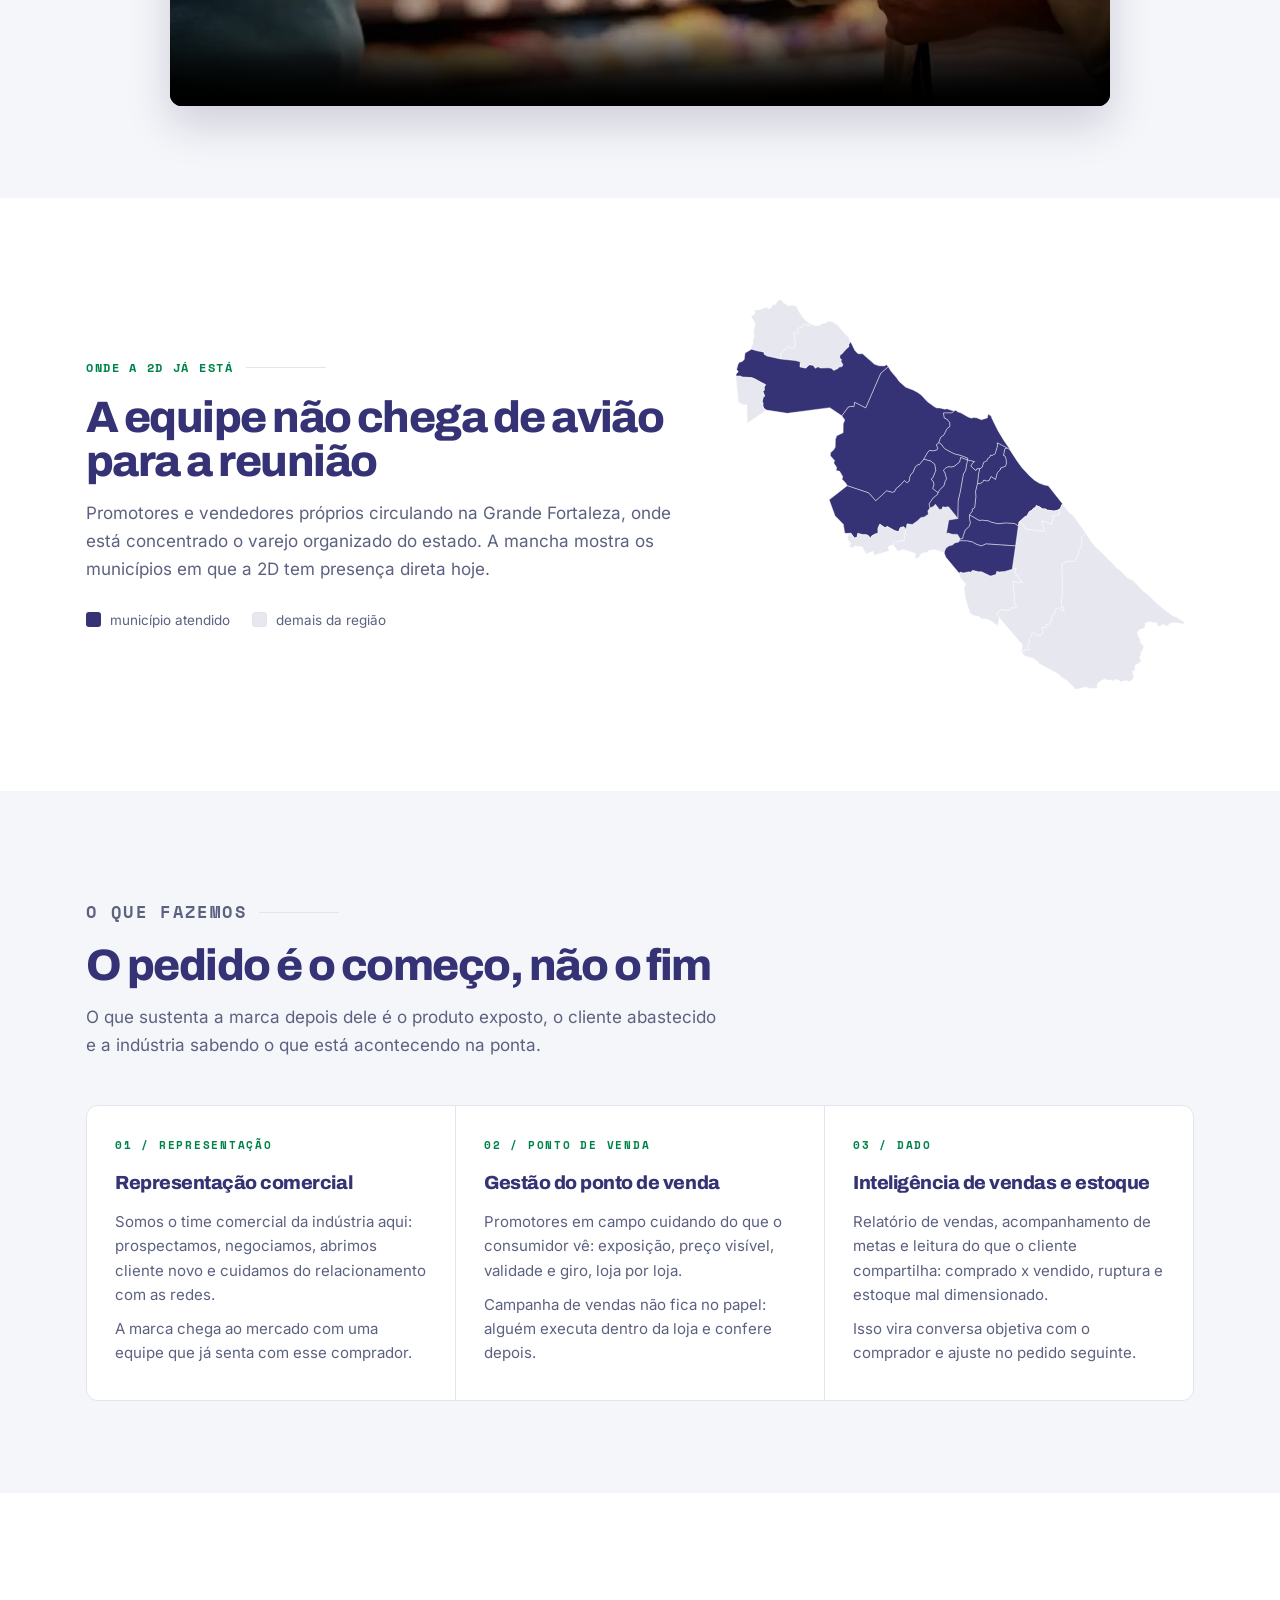
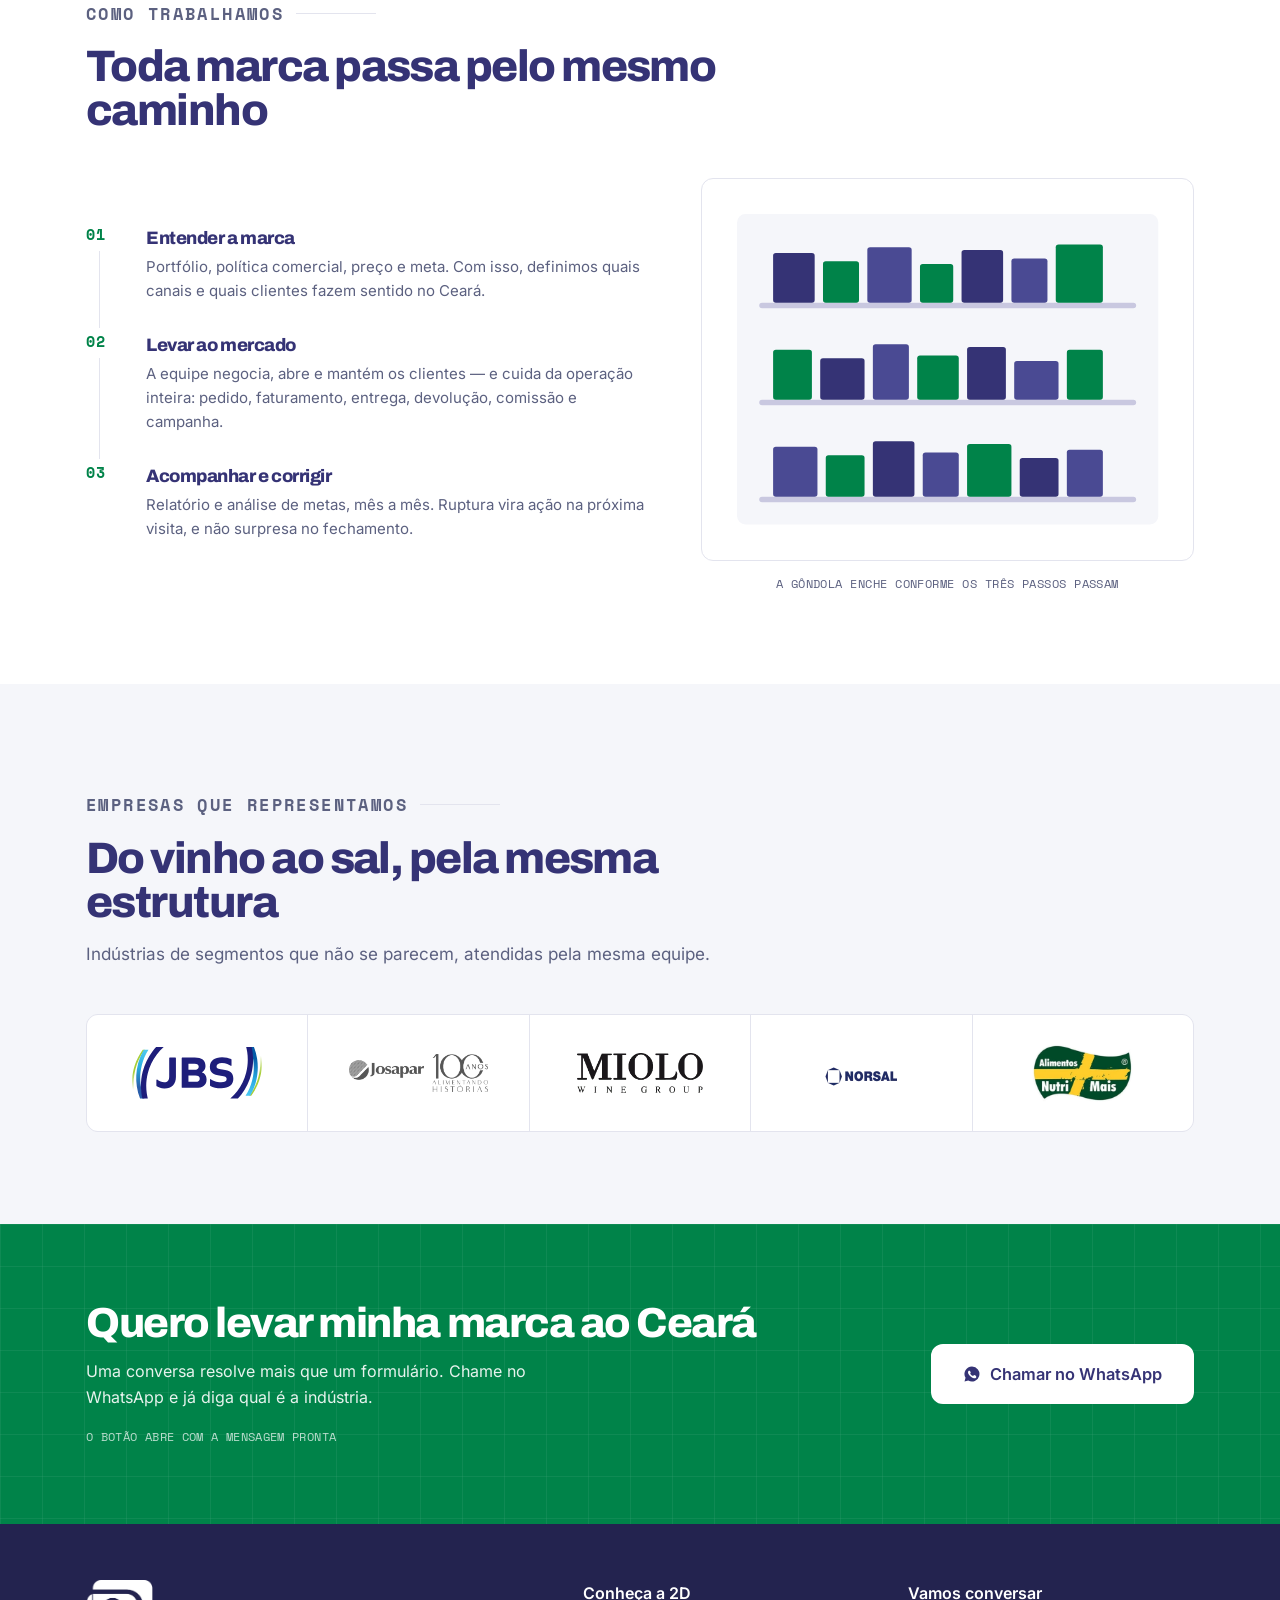
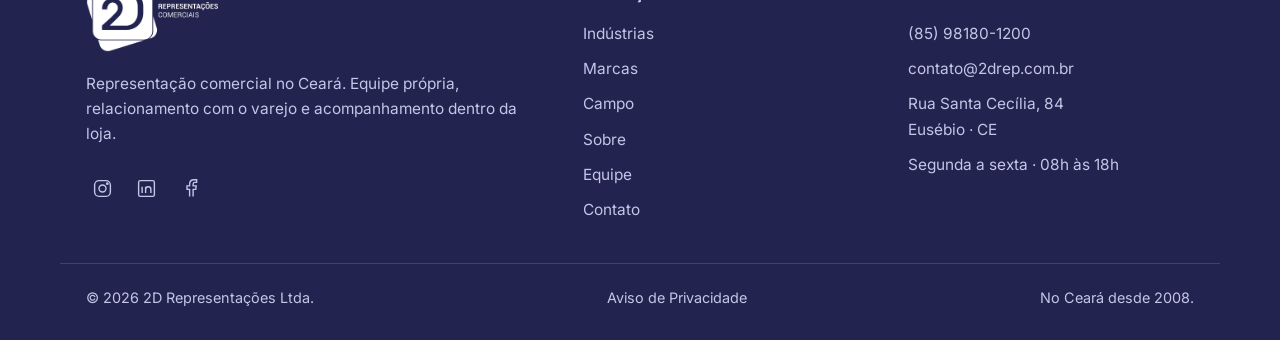
==== commit bb2d8e68: "Atualiza site institucional" ====
--- a/index.html
+++ b/index.html
@@ -1,20 +1,6 @@
-<!DOCTYPE html><html lang="pt-BR"><head><meta charset="utf-8"><meta name="viewport" content="width=device-width, initial-scale=1"><title>2D Representações | Representação Comercial no Ceará</title><meta name="description" content="A 2D Representações leva marcas e indústrias até supermercados, atacadistas, distribuidores, atacarejo e farmácias do Ceará, com equipe própria em campo."><meta name="theme-color" content="#353375"><link rel="canonical" href="https://2drep.com.br/"><meta property="og:title" content="2D Representações | Representação Comercial no Ceará"><meta property="og:description" content="A 2D Representações leva marcas e indústrias até supermercados, atacadistas, distribuidores, atacarejo e farmácias do Ceará, com equipe própria em campo."><meta property="og:type" content="website"><link rel="icon" href="/assets/logo/logo-color.png"><!-- Google tag (gtag.js) — um carregador so, DOIS destinos:
-           AW-18473481970 = conversao do Google Ads
-           G-D82GPBVWT2   = propriedade GA4 "2D Representacoes", stream "Site 2D" (25/09/2026)
-         So o do Ads aparece como gtag('config') aqui embaixo. O GA4 entra pela
-         configuracao de destinos da propria tag do Google (Analytics > Admin >
-         Streams de dados > Site 2D > Configurar tag > "Usar a tag do Google do
-         seu site"), e nao por uma segunda linha de config.
-
-         POR QUE, medido em 25/09/2026: um gtag('config') para um ID que nao
-         esta no conteiner carregado dispara uma SEGUNDA busca do runtime
-         inteiro — 514 KB. Com a linha, a home vai a 1480 KB; sem ela, 966 KB,
-         contra um teto de 1024 KB (site/tests/test-orcamento.mjs). Ou seja: a
-         rota do codigo custaria meio megabyte e deixaria o site impublicavel.
-         Com os dois destinos na mesma tag, um conteiner so serve os dois.
-
-         Este comentario existe porque, sem ele, nada neste repositorio diria
-         que o site e medido pelo GA4 — a fiacao mora no painel do Google. --><script async src="https://www.googletagmanager.com/gtag/js?id=AW-18473481970"></script><script type="module">window.dataLayer=window.dataLayer||[];function e(){dataLayer.push(arguments)}e(`js`,new Date),e(`config`,`AW-18473481970`);</script><meta name="astro-view-transitions-enabled" content="true"><meta name="astro-view-transitions-fallback" content="animate"><script type="module" src="/_astro/ClientRouter.astro_astro_type_script_index_0_lang.CYDbzu1r.js"></script><link rel="stylesheet" href="/_astro/Base.B-fLWeHQ.css"></head><body><a class="skip-link" href="#conteudo">Pular para o conteúdo</a><header class="site-header"><div class="container header-inner"><a class="logo-link" href="/index.html" aria-label="2D Representações — início"><img class="logo" src="/assets/logo/logo-color.png" alt="2D Representações" width="184" height="68"></a><button class="menu-toggle" aria-controls="navegacao" aria-expanded="false" hidden>Menu <span aria-hidden="true">☰</span></button><nav class="main-nav" id="navegacao" aria-label="Navegação principal"><a href="/industrias.html">Indústrias</a><a href="/marcas.html">Marcas</a><a href="/campo.html">Campo</a><a href="/sobre.html">Sobre</a><a href="/equipe.html">Equipe</a><a href="/contato.html">Contato</a></nav><div class="header-redes"><div class="redes" aria-label="Redes sociais da 2D"><a href="https://instagram.com/2drepres" aria-label="Instagram" target="_blank" rel="noopener noreferrer"><svg viewBox="0 0 24 24" fill="none" stroke="currentColor" stroke-width="1.6" aria-hidden="true"><rect x="3" y="3" width="18" height="18" rx="5"/><circle cx="12" cy="12" r="4"/><circle cx="17.5" cy="6.5" r=".8"/></svg></a><a href="https://www.linkedin.com/company/2drepres/" aria-label="LinkedIn" target="_blank" rel="noopener noreferrer"><svg viewBox="0 0 24 24" fill="none" stroke="currentColor" stroke-width="1.6" aria-hidden="true"><rect x="3" y="3" width="18" height="18" rx="2"/><path d="M7 10v7m0-10v.1M11 17v-7m0 3c0-4 6-4 6 0v4"/></svg></a><a href="https://www.facebook.com/profile.php?id=61594131366941" aria-label="Facebook" target="_blank" rel="noopener noreferrer"><svg viewBox="0 0 24 24" fill="none" stroke="currentColor" stroke-width="1.6" aria-hidden="true"><path d="M15 21v-8h3l.5-4H15V7c0-1 .5-2 2-2h2V2h-3c-3 0-5 2-5 5v2H8v4h3v8"/></svg></a></div></div></div></header><main id="conteudo" tabindex="-1"><section class="hero">
+<!DOCTYPE html><html lang="pt-BR"><head><meta charset="utf-8"><meta name="viewport" content="width=device-width, initial-scale=1"><title>2D Representações | Representação Comercial no Ceará</title><meta name="description" content="A 2D Representações leva marcas e indústrias até supermercados, atacadistas, distribuidores, atacarejo e farmácias do Ceará, com equipe própria em campo."><meta name="theme-color" content="#353375"><link rel="canonical" href="https://2drep.com.br/"><meta property="og:title" content="2D Representações | Representação Comercial no Ceará"><meta property="og:description" content="A 2D Representações leva marcas e indústrias até supermercados, atacadistas, distribuidores, atacarejo e farmácias do Ceará, com equipe própria em campo."><meta property="og:type" content="website"><link rel="icon" href="/assets/logo/logo-color.png"><!-- Google tag: AW-18473481970 (Ads) + G-D82GPBVWT2 (GA4), servidos pelo mesmo
+         conteiner. O GA4 entra como destino da tag, nao como config aqui: o porque,
+         com os numeros, esta no AGENTS.md em `ga4-ratos`. --><script async src="https://www.googletagmanager.com/gtag/js?id=AW-18473481970"></script><script type="module">window.dataLayer=window.dataLayer||[];function e(){dataLayer.push(arguments)}e(`js`,new Date),e(`config`,`AW-18473481970`);</script><meta name="astro-view-transitions-enabled" content="true"><meta name="astro-view-transitions-fallback" content="animate"><script type="module" src="/_astro/ClientRouter.astro_astro_type_script_index_0_lang.CYDbzu1r.js"></script><link rel="stylesheet" href="/_astro/Base.B-fLWeHQ.css"></head><body><a class="skip-link" href="#conteudo">Pular para o conteúdo</a><header class="site-header"><div class="container header-inner"><a class="logo-link" href="/index.html" aria-label="2D Representações — início"><img class="logo" src="/assets/logo/logo-color.png" alt="2D Representações" width="184" height="68"></a><button class="menu-toggle" aria-controls="navegacao" aria-expanded="false" hidden>Menu <span aria-hidden="true">☰</span></button><nav class="main-nav" id="navegacao" aria-label="Navegação principal"><a href="/industrias.html">Indústrias</a><a href="/marcas.html">Marcas</a><a href="/campo.html">Campo</a><a href="/sobre.html">Sobre</a><a href="/equipe.html">Equipe</a><a href="/contato.html">Contato</a></nav><div class="header-redes"><div class="redes" aria-label="Redes sociais da 2D"><a href="https://instagram.com/2drepres" aria-label="Instagram" target="_blank" rel="noopener noreferrer"><svg viewBox="0 0 24 24" fill="none" stroke="currentColor" stroke-width="1.6" aria-hidden="true"><rect x="3" y="3" width="18" height="18" rx="5"/><circle cx="12" cy="12" r="4"/><circle cx="17.5" cy="6.5" r=".8"/></svg></a><a href="https://www.linkedin.com/company/2drepres/" aria-label="LinkedIn" target="_blank" rel="noopener noreferrer"><svg viewBox="0 0 24 24" fill="none" stroke="currentColor" stroke-width="1.6" aria-hidden="true"><rect x="3" y="3" width="18" height="18" rx="2"/><path d="M7 10v7m0-10v.1M11 17v-7m0 3c0-4 6-4 6 0v4"/></svg></a><a href="https://www.facebook.com/profile.php?id=61594131366941" aria-label="Facebook" target="_blank" rel="noopener noreferrer"><svg viewBox="0 0 24 24" fill="none" stroke="currentColor" stroke-width="1.6" aria-hidden="true"><path d="M15 21v-8h3l.5-4H15V7c0-1 .5-2 2-2h2V2h-3c-3 0-5 2-5 5v2H8v4h3v8"/></svg></a></div></div></div></header><main id="conteudo" tabindex="-1"><section class="hero">
     <!-- O filme de 15 s (cenas 1, 4 e 6) roda atras do topo, mudo e em loop.
          preload="none": o video so comeca a baixar quando interacoes.ts manda
          tocar, depois do load — o LCP continua sendo o h1, nao o video. Sem JS,
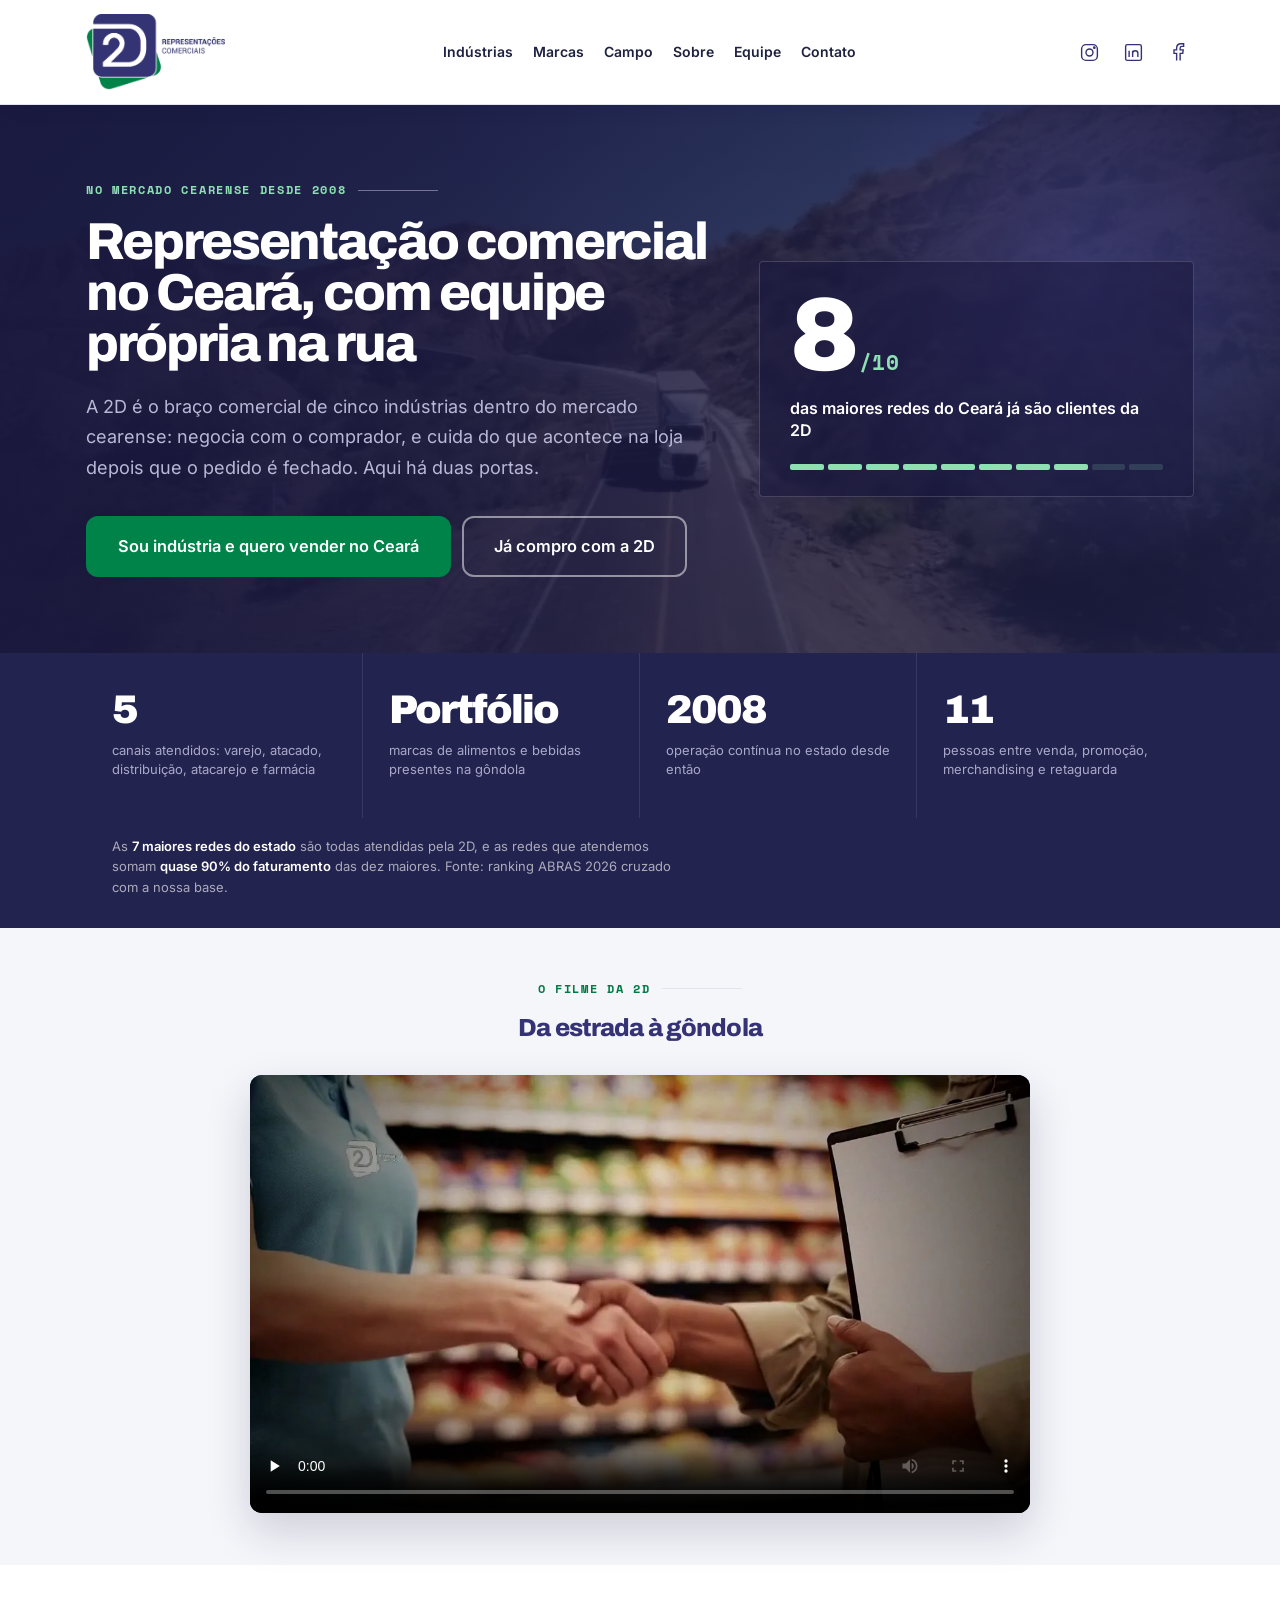
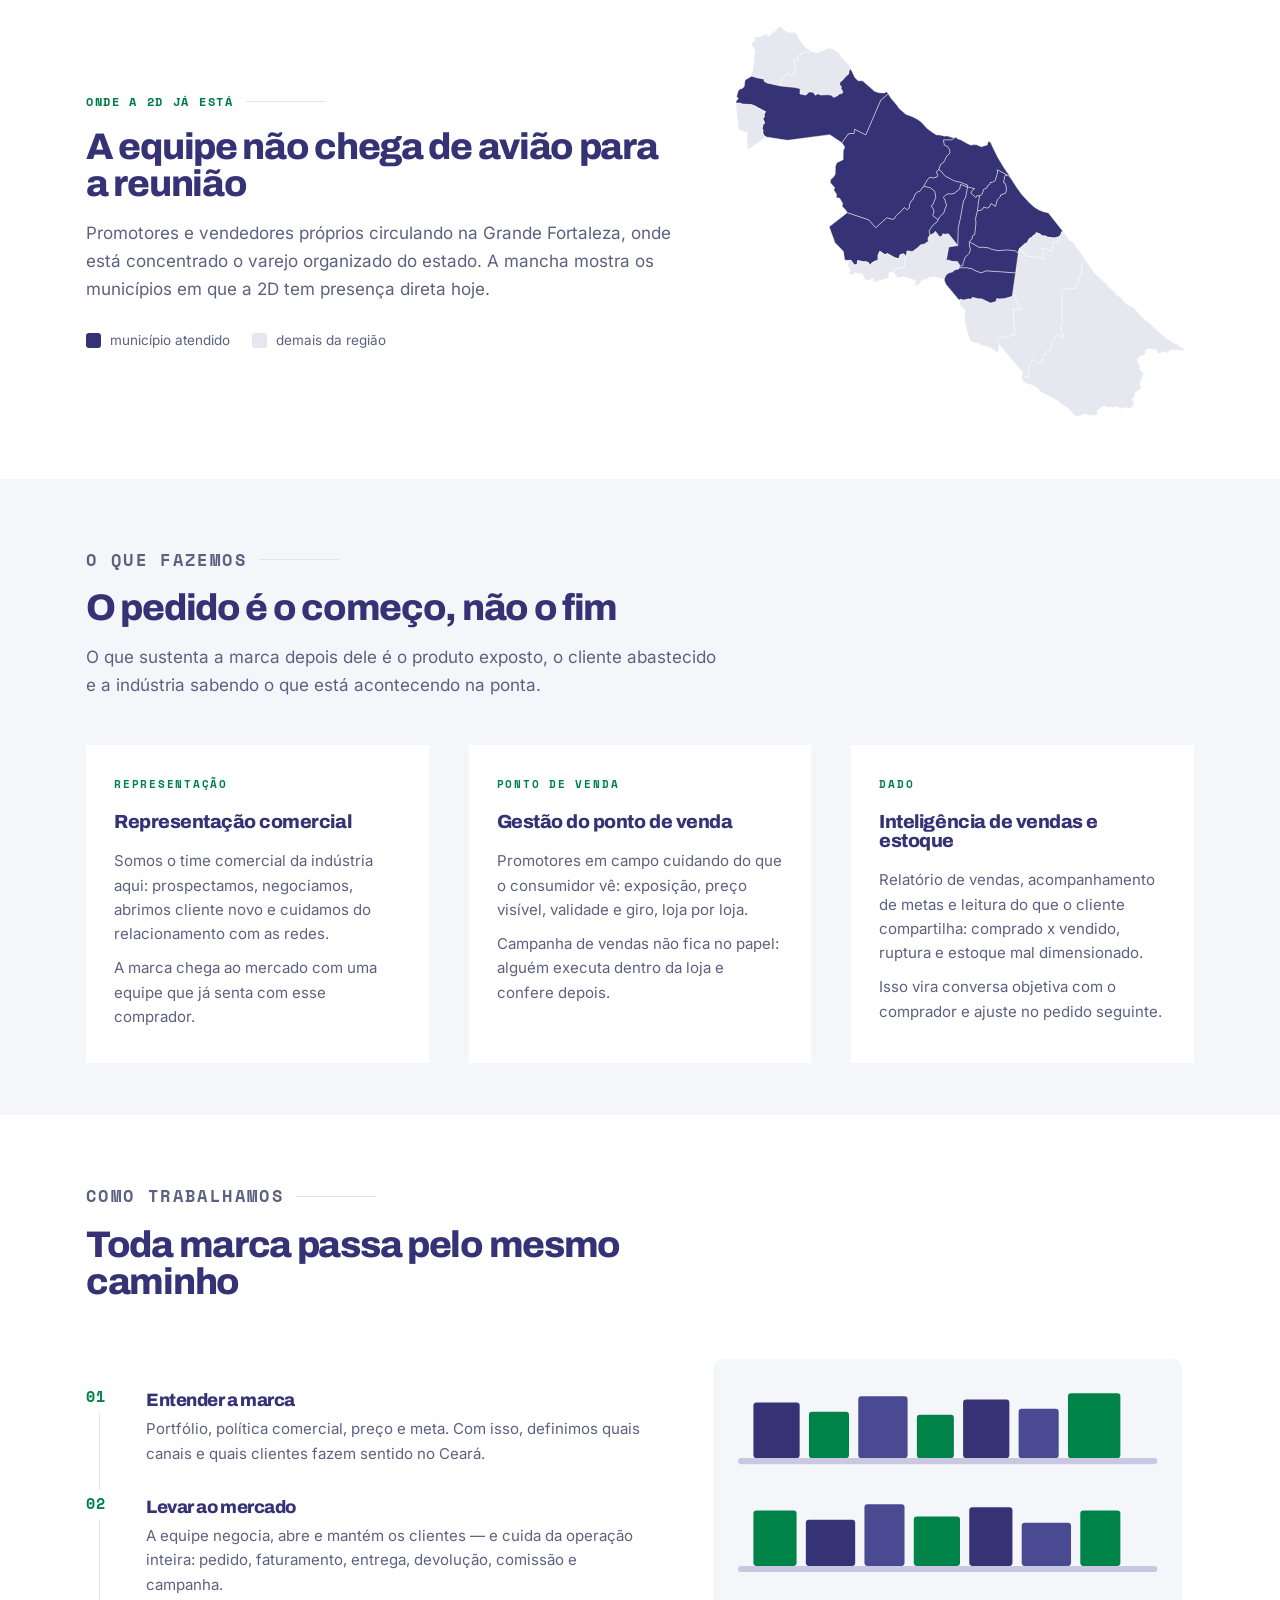
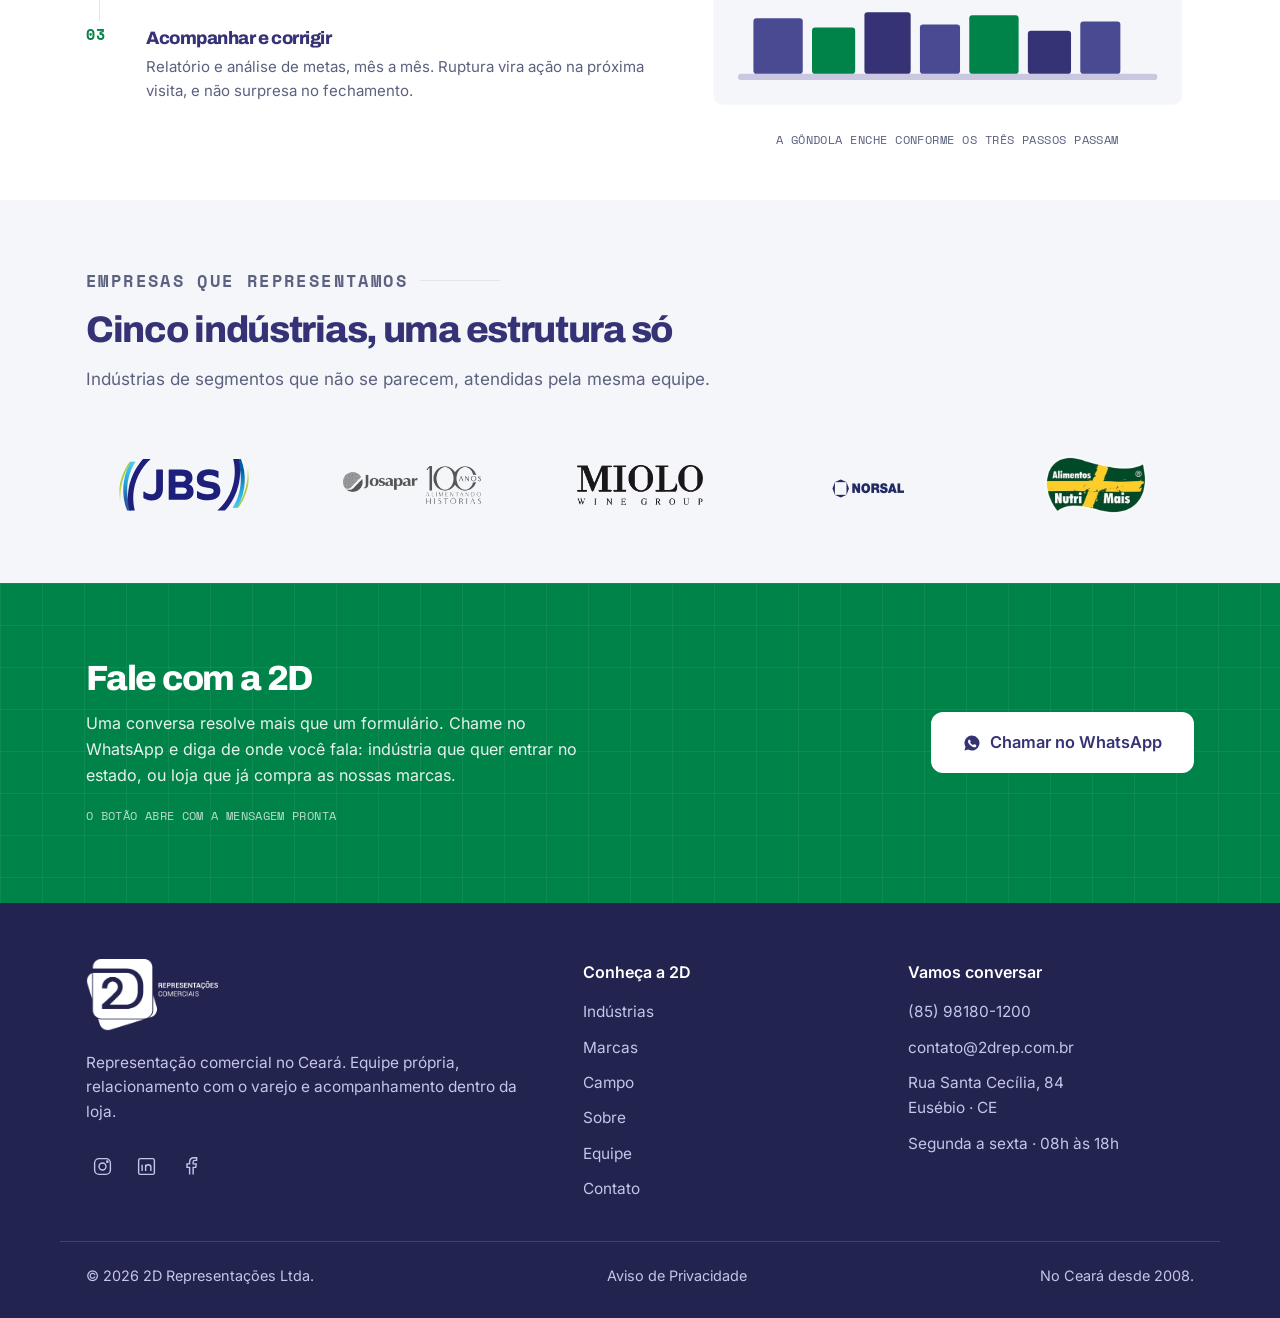
==== commit 09e4f2b7: "Atualiza site institucional" ====
--- a/index.html
+++ b/index.html
@@ -1,6 +1,6 @@
 <!DOCTYPE html><html lang="pt-BR"><head><meta charset="utf-8"><meta name="viewport" content="width=device-width, initial-scale=1"><title>2D Representações | Representação Comercial no Ceará</title><meta name="description" content="A 2D Representações leva marcas e indústrias até supermercados, atacadistas, distribuidores, atacarejo e farmácias do Ceará, com equipe própria em campo."><meta name="theme-color" content="#353375"><link rel="canonical" href="https://2drep.com.br/"><meta property="og:title" content="2D Representações | Representação Comercial no Ceará"><meta property="og:description" content="A 2D Representações leva marcas e indústrias até supermercados, atacadistas, distribuidores, atacarejo e farmácias do Ceará, com equipe própria em campo."><meta property="og:type" content="website"><link rel="icon" href="/assets/logo/logo-color.png"><!-- Google tag: AW-18473481970 (Ads) + G-D82GPBVWT2 (GA4), servidos pelo mesmo
          conteiner. O GA4 entra como destino da tag, nao como config aqui: o porque,
-         com os numeros, esta no AGENTS.md em `ga4-ratos`. --><script async src="https://www.googletagmanager.com/gtag/js?id=AW-18473481970"></script><script type="module">window.dataLayer=window.dataLayer||[];function e(){dataLayer.push(arguments)}e(`js`,new Date),e(`config`,`AW-18473481970`);</script><meta name="astro-view-transitions-enabled" content="true"><meta name="astro-view-transitions-fallback" content="animate"><script type="module" src="/_astro/ClientRouter.astro_astro_type_script_index_0_lang.CYDbzu1r.js"></script><link rel="stylesheet" href="/_astro/Base.B-fLWeHQ.css"></head><body><a class="skip-link" href="#conteudo">Pular para o conteúdo</a><header class="site-header"><div class="container header-inner"><a class="logo-link" href="/index.html" aria-label="2D Representações — início"><img class="logo" src="/assets/logo/logo-color.png" alt="2D Representações" width="184" height="68"></a><button class="menu-toggle" aria-controls="navegacao" aria-expanded="false" hidden>Menu <span aria-hidden="true">☰</span></button><nav class="main-nav" id="navegacao" aria-label="Navegação principal"><a href="/industrias.html">Indústrias</a><a href="/marcas.html">Marcas</a><a href="/campo.html">Campo</a><a href="/sobre.html">Sobre</a><a href="/equipe.html">Equipe</a><a href="/contato.html">Contato</a></nav><div class="header-redes"><div class="redes" aria-label="Redes sociais da 2D"><a href="https://instagram.com/2drepres" aria-label="Instagram" target="_blank" rel="noopener noreferrer"><svg viewBox="0 0 24 24" fill="none" stroke="currentColor" stroke-width="1.6" aria-hidden="true"><rect x="3" y="3" width="18" height="18" rx="5"/><circle cx="12" cy="12" r="4"/><circle cx="17.5" cy="6.5" r=".8"/></svg></a><a href="https://www.linkedin.com/company/2drepres/" aria-label="LinkedIn" target="_blank" rel="noopener noreferrer"><svg viewBox="0 0 24 24" fill="none" stroke="currentColor" stroke-width="1.6" aria-hidden="true"><rect x="3" y="3" width="18" height="18" rx="2"/><path d="M7 10v7m0-10v.1M11 17v-7m0 3c0-4 6-4 6 0v4"/></svg></a><a href="https://www.facebook.com/profile.php?id=61594131366941" aria-label="Facebook" target="_blank" rel="noopener noreferrer"><svg viewBox="0 0 24 24" fill="none" stroke="currentColor" stroke-width="1.6" aria-hidden="true"><path d="M15 21v-8h3l.5-4H15V7c0-1 .5-2 2-2h2V2h-3c-3 0-5 2-5 5v2H8v4h3v8"/></svg></a></div></div></div></header><main id="conteudo" tabindex="-1"><section class="hero">
+         com os numeros, esta no AGENTS.md em `ga4-ratos`. --><script async src="https://www.googletagmanager.com/gtag/js?id=AW-18473481970"></script><script type="module">window.dataLayer=window.dataLayer||[];function e(){dataLayer.push(arguments)}e(`js`,new Date),e(`config`,`AW-18473481970`);</script><meta name="astro-view-transitions-enabled" content="true"><meta name="astro-view-transitions-fallback" content="animate"><script type="module" src="/_astro/ClientRouter.astro_astro_type_script_index_0_lang.CYDbzu1r.js"></script><link rel="stylesheet" href="/_astro/Base.DgvIDsXT.css"></head><body><a class="skip-link" href="#conteudo">Pular para o conteúdo</a><header class="site-header"><div class="container header-inner"><a class="logo-link" href="/index.html" aria-label="2D Representações — início"><img class="logo" src="/assets/logo/logo-color.png" alt="2D Representações" width="184" height="68"></a><button class="menu-toggle" aria-controls="navegacao" aria-expanded="false" hidden>Menu <span aria-hidden="true">☰</span></button><nav class="main-nav" id="navegacao" aria-label="Navegação principal"><a href="/industrias.html">Indústrias</a><a href="/marcas.html">Marcas</a><a href="/campo.html">Campo</a><a href="/sobre.html">Sobre</a><a href="/equipe.html">Equipe</a><a href="/contato.html">Contato</a></nav><div class="header-redes"><div class="redes" aria-label="Redes sociais da 2D"><a href="https://instagram.com/2drepres" aria-label="Instagram" target="_blank" rel="noopener noreferrer"><svg viewBox="0 0 24 24" fill="none" stroke="currentColor" stroke-width="1.6" aria-hidden="true"><rect x="3" y="3" width="18" height="18" rx="5"/><circle cx="12" cy="12" r="4"/><circle cx="17.5" cy="6.5" r=".8"/></svg></a><a href="https://www.linkedin.com/company/2drepres/" aria-label="LinkedIn" target="_blank" rel="noopener noreferrer"><svg viewBox="0 0 24 24" fill="none" stroke="currentColor" stroke-width="1.6" aria-hidden="true"><rect x="3" y="3" width="18" height="18" rx="2"/><path d="M7 10v7m0-10v.1M11 17v-7m0 3c0-4 6-4 6 0v4"/></svg></a><a href="https://www.facebook.com/profile.php?id=61594131366941" aria-label="Facebook" target="_blank" rel="noopener noreferrer"><svg viewBox="0 0 24 24" fill="none" stroke="currentColor" stroke-width="1.6" aria-hidden="true"><path d="M15 21v-8h3l.5-4H15V7c0-1 .5-2 2-2h2V2h-3c-3 0-5 2-5 5v2H8v4h3v8"/></svg></a></div></div></div></header><main id="conteudo" tabindex="-1"><section class="hero">
     <!-- O filme de 15 s (cenas 1, 4 e 6) roda atras do topo, mudo e em loop.
          preload="none": o video so comeca a baixar quando interacoes.ts manda
          tocar, depois do load — o LCP continua sendo o h1, nao o video. Sem JS,
@@ -10,12 +10,12 @@
     </div>
     <div class="container hero-inner">
       <div>
-        <p class="mono on-dark">Representação comercial · Ceará</p>
-        <h1>A sua marca vendendo no Ceará, todo dia</h1>
-        <p class="hero-lead">A 2D é o elo entre a indústria e o mercado cearense. Respondemos pela conta inteira: a venda, o que acontece na gôndola depois dela e a operação que sustenta as duas.</p>
+        <p class="mono on-dark">No mercado cearense desde 2008</p>
+        <h1>Representação comercial no Ceará, com equipe própria na rua</h1>
+        <p class="hero-lead">A 2D é o braço comercial de cinco indústrias dentro do mercado cearense: negocia com o comprador, e cuida do que acontece na loja depois que o pedido é fechado. Aqui há duas portas.</p>
         <div class="hero-ctas">
-          <a class="btn btn-primary" href="https://wa.me/5585981801200?text=Ol%C3%A1%21%20Quero%20levar%20minha%20marca%20para%20o%20Cear%C3%A1%20com%20a%202D%20Representa%C3%A7%C3%B5es.">Quero levar minha marca ao Ceará</a>
-          <a class="btn btn-secondary" href="#como-trabalhamos">Ver como trabalhamos</a>
+          <a class="btn btn-primary" href="/industrias.html">Sou indústria e quero vender no Ceará</a>
+          <a class="btn btn-secondary" href="/contato.html">Já compro com a 2D</a>
         </div>
       </div>
       <div class="instr" id="instr">
@@ -101,19 +101,19 @@
       </div>
       <div class="cards-num">
         <div class="card-num rv">
-          <span class="n">01 / REPRESENTAÇÃO</span>
+          <span class="n">REPRESENTAÇÃO</span>
           <h3>Representação comercial</h3>
           <p>Somos o time comercial da indústria aqui: prospectamos, negociamos, abrimos cliente novo e cuidamos do relacionamento com as redes.</p>
           <p>A marca chega ao mercado com uma equipe que já senta com esse comprador.</p>
         </div>
         <div class="card-num rv d1">
-          <span class="n">02 / PONTO DE VENDA</span>
+          <span class="n">PONTO DE VENDA</span>
           <h3>Gestão do ponto de venda</h3>
           <p>Promotores em campo cuidando do que o consumidor vê: exposição, preço visível, validade e giro, loja por loja.</p>
           <p>Campanha de vendas não fica no papel: alguém executa dentro da loja e confere depois.</p>
         </div>
         <div class="card-num rv d2">
-          <span class="n">03 / DADO</span>
+          <span class="n">DADO</span>
           <h3>Inteligência de vendas e estoque</h3>
           <p>Relatório de vendas, acompanhamento de metas e leitura do que o cliente compartilha: comprado x vendido, ruptura e estoque mal dimensionado.</p>
           <p>Isso vira conversa objetiva com o comprador e ajuste no pedido seguinte.</p>
@@ -174,7 +174,7 @@
     <div class="container">
       <div class="sec-head">
         <p class="mono rv">Empresas que representamos</p>
-        <h2 class="rv d1">Do vinho ao sal, pela mesma estrutura</h2>
+        <h2 class="rv d1">Cinco indústrias, uma estrutura só</h2>
         <p class="rv d2">Indústrias de segmentos que não se parecem, atendidas pela mesma equipe.</p>
       </div>
       <div class="logos">
@@ -190,8 +190,8 @@
   <section class="cta">
     <div class="container cta-inner">
       <div>
-        <h2 class="cta-h2">Quero levar minha marca ao Ceará</h2>
-        <p class="cta-p">Uma conversa resolve mais que um formulário. Chame no WhatsApp e já diga qual é a indústria.</p>
+        <h2 class="cta-h2">Fale com a 2D</h2>
+        <p class="cta-p">Uma conversa resolve mais que um formulário. Chame no WhatsApp e diga de onde você fala: indústria que quer entrar no estado, ou loja que já compra as nossas marcas.</p>
         <p class="fine">O BOTÃO ABRE COM A MENSAGEM PRONTA</p>
       </div>
       <a class="btn btn-light" href="https://wa.me/5585981801200?text=Ol%C3%A1%21%20Vim%20pelo%20site%20da%202D%20Representa%C3%A7%C3%B5es%20e%20quero%20conversar.">
--- a/_astro/Base.DgvIDsXT.css
+++ b/_astro/Base.DgvIDsXT.css
@@ -0,0 +1 @@
+.astro-route-announcer{clip:rect(0 0 0 0);clip-path:inset(50%);white-space:nowrap;width:1px;height:1px;position:absolute;top:0;left:0;overflow:hidden}@font-face{font-family:Archivo;src:url(/assets/fonts/archivo-800.woff2)format("woff2");font-weight:800;font-style:normal;font-display:swap}@font-face{font-family:Archivo;src:url(/assets/fonts/archivo-900.woff2)format("woff2");font-weight:900;font-style:normal;font-display:swap}@font-face{font-family:Inter;src:url(/assets/fonts/inter-400.woff2)format("woff2");font-weight:400;font-style:normal;font-display:swap}@font-face{font-family:Inter;src:url(/assets/fonts/inter-600.woff2)format("woff2");font-weight:600;font-style:normal;font-display:swap}@font-face{font-family:Space Mono;src:url(/assets/fonts/spacemono-400.woff2)format("woff2");font-weight:400;font-style:normal;font-display:swap}@font-face{font-family:Space Mono;src:url(/assets/fonts/spacemono-700.woff2)format("woff2");font-weight:700;font-style:normal;font-display:swap}:root{--navy:#353375;--deep:#1a1940;--deep2:#23234f;--soft:#4a4a93;--green:#008349;--green-d:#00693a;--mint:#8ee0b4;--ink:#1e2140;--muted:#5c6180;--line:#e3e4ee;--paper:#f5f6fa;--white:#fff;--container:1160px;--disp:"Archivo",system-ui,-apple-system,"Segoe UI",sans-serif;--body:"Inter",system-ui,-apple-system,"Segoe UI",sans-serif;--mono:"Space Mono",ui-monospace,"Cascadia Mono",Consolas,monospace;--navy-deep:#23234f;--green-deep:#00693a;--radius:12px;--radius-sm:8px}*{box-sizing:border-box}html{-webkit-text-size-adjust:100%}body{background:var(--white);color:var(--ink);font-family:var(--body);overflow-wrap:break-word;-webkit-font-smoothing:antialiased;margin:0;font-size:16.5px;line-height:1.65}img{max-width:100%}h1,h2,h3,p,ul,ol,figure{margin:0}h1,h2,h3{font-family:var(--disp);color:var(--navy);letter-spacing:-.035em;font-weight:800;line-height:1}a{color:var(--navy)}a:focus-visible,button:focus-visible{outline:3px solid var(--green);outline-offset:3px;border-radius:4px}.container{max-width:var(--container);margin:0 auto;padding:0 26px}.mono{font:700 10.5px/1 var(--mono);letter-spacing:.2em;text-transform:uppercase;color:#007a44;align-items:center;gap:12px;margin-bottom:18px;display:flex}.mono:after{content:"";background:linear-gradient(90deg,#00834973,#0000);flex:1;height:1px}.mono.on-dark{color:var(--mint)}.site-header{z-index:30;background:var(--white);border-bottom:1px solid var(--line);position:sticky;top:0;box-shadow:0 12px 28px -26px #14143cbf}.header-inner{justify-content:space-between;align-items:center;gap:24px;padding-top:14px;padding-bottom:14px;display:flex}.logo-link{line-height:0;display:block}.logo{width:auto;height:76px;display:block}@media (width<=720px){.logo{height:68px}}.main-nav{flex-wrap:wrap;gap:6px;display:flex}.main-nav a{border-radius:var(--radius-sm);color:var(--ink);padding:8px 12px;font-size:.94rem;font-weight:600;text-decoration:none;transition:background-color .18s,color .18s;display:block;position:relative}.main-nav a:after{content:"";background:var(--green);transform-origin:0;border-radius:2px;height:2px;transition:transform .18s;position:absolute;bottom:3px;left:12px;right:12px;transform:scaleX(0)}.main-nav a:hover{background:var(--paper);color:var(--navy)}.main-nav a:hover:after{transform:scaleX(1)}.hero{background:var(--deep);color:#fff;padding:84px 0 74px;position:relative;overflow:hidden}.hero:before{content:"";opacity:.34;pointer-events:none;background-image:linear-gradient(#8ee0b421 1px,#0000 1px),linear-gradient(90deg,#8ee0b421 1px,#0000 1px);background-size:42px 42px;animation:30s ease-in-out infinite alternate grade;position:absolute;inset:0;-webkit-mask-image:radial-gradient(120% 95% at 72% 20%,#000 20%,#0000 72%);mask-image:radial-gradient(120% 95% at 72% 20%,#000 20%,#0000 72%)}@keyframes grade{0%{transform:translate(0,0)}to{transform:translate(-42px,-42px)}}.hero:after{content:"";aspect-ratio:1;pointer-events:none;background:radial-gradient(circle,#4a4a938c,#0000 68%);border-radius:50%;width:46%;position:absolute;top:-20%;right:-8%}.hero-inner{grid-template-columns:1.18fr .82fr;align-items:center;gap:56px;display:grid;position:relative}@media (width<=920px){.hero-inner{grid-template-columns:1fr;gap:40px}}.hero h1{color:#fff;letter-spacing:-.04em;font-size:clamp(32px,4.2vw,52px);font-weight:800;line-height:.98}.hero-lead{color:#b9b8d6;max-width:48ch;margin-top:22px;font-size:17px;line-height:1.62}.hero-ctas{flex-wrap:wrap;gap:11px;margin-top:32px;display:flex}.hero-bg{z-index:0;position:absolute;inset:0;overflow:hidden}.hero-bg:after{content:"";background:linear-gradient(97deg,#1a1940f2 0%,#1a1940e6 34%,#1a1940bd 68%,#23234fcc 100%);position:absolute;inset:0}.hero-video{object-fit:cover;filter:saturate(.9);width:100%;height:100%;display:block}.hero:before,.hero:after{z-index:1}.hero-inner{z-index:2}.hero .instr{-webkit-backdrop-filter:blur(4px);background:#1a194094}.sec-filme{background:var(--paper)}.filme-wrap{grid-template-columns:.82fr 1.18fr;align-items:center;gap:54px;display:grid}.filme-so{text-align:center}.filme-so .mono{justify-content:center}.filme-so h2{margin-bottom:34px}.filme-so .filme-player{max-width:780px;margin:0 auto}@media (width<=920px){.filme-wrap{grid-template-columns:1fr;gap:32px}}.filme-lead{color:var(--muted);max-width:46ch;margin-top:16px}.filme-etapas{gap:12px;max-width:46ch;margin-top:26px;padding:0;list-style:none;display:grid}.filme-etapas li{color:var(--muted);padding-left:18px;font-size:15.5px;line-height:1.5;position:relative}.filme-etapas li:before{content:"";background:var(--green);border-radius:2px;width:7px;height:7px;position:absolute;top:.62em;left:0}.filme-etapas b{color:var(--ink);font-weight:600}.filme-player{margin:0}.filme-player video{aspect-ratio:16/9;border-radius:var(--radius);background:var(--deep);width:100%;display:block;box-shadow:0 18px 44px #1a19402e}.filme-player figcaption{font-family:var(--mono);letter-spacing:.06em;text-transform:uppercase;color:var(--muted);margin-top:12px;font-size:12px}.instr{backdrop-filter:blur(2px);background:#ffffff09;border:1px solid #ffffff29;border-radius:14px;padding:32px 30px 26px}.instr .big{font-family:var(--disp);letter-spacing:-.065em;color:#fff;align-items:baseline;gap:6px;font-size:clamp(74px,9vw,104px);font-weight:900;line-height:.8;display:flex}.instr .big em{font:700 .2em/1 var(--mono);color:var(--mint);letter-spacing:.03em;font-style:normal}.instr .lbl{font-family:var(--body);color:#fff;margin-top:20px;font-size:16px;font-weight:600;line-height:1.4}.rulebar{gap:4px;margin-top:22px;display:flex}.rulebar i{background:var(--mint);border-radius:2px;flex:1;height:6px;display:block;transform:scaleY(1)}.rulebar i:nth-child(n+9){background:#8ee0b429}html.js-ok .rulebar i{transform-origin:bottom;background:#8ee0b429;transition:transform .45s cubic-bezier(.3,1.1,.4,1),background-color .45s;transform:scaleY(.4)}html.js-ok .instr.on .rulebar i{transform:scaleY(1)}html.js-ok .instr.on .rulebar i:nth-child(-n+8){background:var(--mint)}.rulebar i:first-child{transition-delay:50ms}.rulebar i:nth-child(2){transition-delay:.11s}.rulebar i:nth-child(3){transition-delay:.17s}.rulebar i:nth-child(4){transition-delay:.23s}.rulebar i:nth-child(5){transition-delay:.29s}.rulebar i:nth-child(6){transition-delay:.35s}.rulebar i:nth-child(7){transition-delay:.41s}.rulebar i:nth-child(8){transition-delay:.47s}.rulebar i:nth-child(9){transition-delay:.53s}.rulebar i:nth-child(10){transition-delay:.59s}.instr .fonte{font:400 11.5px/1.5 var(--mono);color:#8886b5;border-top:1px solid #ffffff24;margin-top:18px;padding-top:16px}.instr .fonte b{color:var(--mint);font-weight:700}.btn{border-radius:var(--radius);padding:15px 30px;font-size:1.02rem;font-weight:700;text-decoration:none;transition:background-color .18s,color .18s,border-color .18s,transform .18s,box-shadow .18s;display:inline-block}.btn:hover{transform:translateY(-2px)}.btn-primary{background:var(--green);color:var(--white);border:2px solid var(--green)}.btn-primary:hover{background:var(--green-deep);border-color:var(--green-deep);box-shadow:0 16px 30px -18px #157a45d9}.btn-secondary{color:var(--white);background:0 0;border:2px solid #ffffff80}.btn-secondary:hover{background:var(--white);color:var(--navy);border-color:var(--white)}.btn-navy{background:var(--navy);color:var(--white);border:2px solid var(--navy)}.btn-navy:hover{background:var(--navy-deep);border-color:var(--navy-deep);box-shadow:0 16px 30px -18px #353375d9}.btn-light{background:var(--white);color:var(--navy);border:2px solid var(--white)}.btn-light:hover{color:var(--white);background:0 0}.link-more{color:var(--navy);border-bottom:2px solid var(--green);padding-bottom:2px;font-weight:700;text-decoration:none;transition:color .18s,transform .18s;display:inline-block}.link-more:hover{color:var(--green-deep);transform:translate(3px)}.section{padding:52px 0}.section-paper{background:var(--paper)}.section-title{letter-spacing:-.035em;font-size:clamp(1.85rem,3vw,2.6rem);font-weight:800}.section-head{grid-template-columns:minmax(0,1fr) minmax(0,1fr);align-items:end;gap:24px 56px;margin-bottom:44px;display:grid}.section-head p{color:var(--muted);max-width:58ch;font-size:1.06rem}.page-head{padding-top:72px;padding-bottom:8px}.page-head h1{letter-spacing:-.038em;max-width:18ch;font-size:clamp(2rem,3.9vw,3rem);font-weight:800;line-height:1.04}.page-head .lead{color:var(--muted);max-width:62ch;margin-top:22px;font-size:1.16rem}.prose p+p{margin-top:18px}.prose{max-width:68ch;color:var(--ink)}.prose strong{color:var(--navy)}.sec{padding:52px 0}.sec-paper{background:var(--paper)}.sec-dark{background:var(--deep2);color:#fff}.sec-head{max-width:64ch;margin-bottom:46px}.sec-head h2{font-size:clamp(26px,2.9vw,37px);font-weight:800}.sec-dark h2{color:#fff}.sec-head p{color:var(--muted);margin-top:16px;font-size:17px}.sec-dark .sec-head p{color:#b9b8d6}html.js-ok .rv{opacity:0;transition:opacity .68s cubic-bezier(.22,.8,.3,1),transform .68s cubic-bezier(.22,.8,.3,1);transform:translateY(20px)}html.js-ok .rv.on{opacity:1;transform:none}.rv.d1{transition-delay:80ms}.rv.d2{transition-delay:.16s}.rv.d3{transition-delay:.24s}.cards{grid-template-columns:repeat(auto-fit,minmax(260px,1fr));gap:22px;display:grid}.cards-2{grid-template-columns:repeat(auto-fit,minmax(320px,1fr))}.cards-4{grid-template-columns:repeat(4,minmax(0,1fr))}.cards-5{grid-template-columns:repeat(5,minmax(0,1fr))}.cards-4 .card{padding:26px 22px}.cards-5 .card{padding:24px 20px}.card{background:var(--white);border:1px solid var(--line);border-radius:var(--radius);padding:28px;transition:transform .18s,box-shadow .18s,border-color .18s}.card:hover{border-color:#cdd0e6;transform:translateY(-3px);box-shadow:0 22px 44px -30px #1e214099}.section-paper .card{box-shadow:0 1px #3533750a}.section-paper .card:hover{box-shadow:0 22px 44px -30px #1e214099}.card h3{margin-bottom:10px;font-size:1.16rem;font-weight:700}.card p{color:var(--muted);font-size:.99rem}.card p+p{margin-top:12px}.card .list-marks{margin-top:16px}.card .btn{margin-top:22px}.icon{width:46px;height:46px;color:var(--green-deep);background:#0083491f;border-radius:10px;justify-content:center;align-items:center;margin-bottom:18px;display:flex}.icon svg{width:24px;height:24px;display:block}.icon-navy{color:var(--navy);background:#35337517}.cards-num{background:0 0;border:0;grid-template-columns:repeat(3,1fr);gap:40px;display:grid}@media (width<=920px){.cards-num{grid-template-columns:1fr}}.card-num{background:#fff;padding:34px 28px;transition:background-color .2s}.card-num:hover{background:#fcfcfe}.card-num .n{font:700 11px/1 var(--mono);color:var(--green);letter-spacing:.16em;margin-bottom:22px;display:block}.card-num h3{letter-spacing:-.025em;margin-bottom:13px;font-size:19px;font-weight:700}.card-num p{color:var(--muted);font-size:15px;line-height:1.62}.card-num p+p{margin-top:10px}.faixa{background:var(--deep2);color:#fff;padding:0}.faixa-g{grid-template-columns:repeat(4,1fr);display:grid}@media (width<=820px){.faixa-g{grid-template-columns:repeat(2,1fr)}}.faixa-i{border-right:1px solid #ffffff1a;padding:38px 26px}.faixa-i:last-child{border-right:none}.faixa-nota{font:400 13px/1.6 var(--body);color:#ffffff9e;max-width:78ch;margin:0;padding:18px 26px 30px}.faixa-nota b{color:#fff;font-weight:600}@media (width<=820px){.faixa-nota{padding:16px 20px 26px}.faixa-i:nth-child(2){border-right:none}.faixa-i:nth-child(-n+2){border-bottom:1px solid #ffffff1a}}.faixa-i b{font-family:var(--disp);letter-spacing:-.05em;color:#fff;font-size:clamp(28px,3.4vw,40px);font-weight:900;line-height:.95;display:block}.faixa-i b small{font:700 .32em/1 var(--mono);color:var(--mint);letter-spacing:.04em;margin-left:4px}.faixa-i span{font:400 13px/1.5 var(--body);color:#a9a8c9;margin-top:12px;display:block}.steps{counter-reset:passo;grid-template-columns:repeat(auto-fit,minmax(260px,1fr));gap:26px;padding:0;list-style:none;display:grid}.steps li{counter-increment:passo;border-top:2px solid var(--navy);padding-top:22px}.steps li:before{content:counter(passo);color:var(--green);margin-bottom:14px;font-size:1.5rem;font-weight:800;line-height:1;display:block}.steps h3{margin-bottom:8px;font-size:1.12rem;font-weight:700}.steps p{color:var(--muted);font-size:.99rem}.passos-wrap{grid-template-columns:1fr .88fr;align-items:center;gap:54px;display:grid}@media (width<=920px){.passos-wrap{grid-template-columns:1fr}}.passos{counter-reset:passo-inst;margin:0;padding:0;list-style:none}.passos li{counter-increment:passo-inst;padding-bottom:32px;padding-left:60px;position:relative}.passos li:before{content:"0" counter(passo-inst);font:700 15px/1 var(--mono);color:var(--green);letter-spacing:.04em;position:absolute;top:-2px;left:0}.passos li:after{content:"";background:var(--line);width:1px;position:absolute;top:22px;bottom:8px;left:13px}.passos li:last-child{padding-bottom:0}.passos li:last-child:after{display:none}.passos h3{letter-spacing:-.025em;margin-bottom:8px;font-size:18px;font-weight:700}.passos p{color:var(--muted);font-size:15px;line-height:1.62}.gondola{background:0 0;border:0;padding:0}.gondola svg{width:100%;height:auto;display:block}.gondola .prod{opacity:1;transform:none}html.js-ok .gondola .prod{opacity:0;transition:opacity .48s,transform .48s cubic-bezier(.3,1.2,.5,1);transition-delay:calc(var(--i,0) * 62ms);transform:translateY(-12px)}html.js-ok .gondola.on .prod{opacity:1;transform:none}.gondola-cap{font:400 11.5px/1.5 var(--mono);color:var(--muted);text-align:center;letter-spacing:.04em;margin-top:14px}.list-marks{gap:12px;padding:0;list-style:none;display:grid}.list-marks li{color:var(--ink);padding-left:30px;position:relative}.list-marks li:before{content:"";background:var(--green);border-radius:3px;width:12px;height:12px;position:absolute;top:9px;left:0}.list-marks strong{color:var(--navy)}.panel{background:var(--white);border:1px solid var(--line);border-radius:var(--radius);border-left:5px solid var(--navy);padding:30px}.panel-after{margin-top:26px}.panel h3{margin-bottom:16px;font-size:1.16rem;font-weight:700}.mapa-bloco{background:var(--white);border:1px solid var(--line);border-radius:var(--radius);grid-template-columns:minmax(0,300px) minmax(0,430px);justify-content:center;align-items:center;gap:56px;margin-bottom:44px;padding:40px 36px;display:grid}.mapa-figura{text-align:center;margin:0}.mapa-ceara{filter:drop-shadow(0 16px 26px #35337538);width:100%;max-width:300px;height:auto;margin:0 auto;display:block}.mapa-figura figcaption{color:var(--navy);margin-top:18px;font-size:.98rem;font-weight:700}.mapa-credito{color:var(--muted);margin-top:6px;font-size:.78rem;font-weight:400;line-height:1.4;display:block}.mapa-destaque{color:var(--navy);letter-spacing:-.03em;margin-bottom:14px;font-size:clamp(1.35rem,2.2vw,1.8rem);font-weight:800;line-height:1.15}.mapa-texto p:not(.mapa-destaque){color:var(--muted);max-width:46ch;font-size:1.04rem}.mapa-wrap{grid-template-columns:1fr .8fr;align-items:center;gap:54px;display:grid}@media (width<=920px){.mapa-wrap{grid-template-columns:1fr}}.mapa svg{width:100%;height:auto;display:block}.mapa .m{fill:#e7e7f0;stroke:#fff;stroke-width:.7px}html.js-ok .mapa .m.a{fill:#e7e7f0;transition:fill .55s cubic-bezier(.3,.9,.4,1)}html.js-ok .mapa.on .m.a{fill:var(--navy);transition-delay:var(--d,0s)}.legenda{color:var(--muted);flex-wrap:wrap;gap:22px;margin-top:26px;font-size:13.5px;display:flex}.legenda span{align-items:center;gap:9px;display:flex}.sw{border-radius:3px;width:15px;height:15px;display:block}.nota{border:1px solid var(--line);border-left:3px solid var(--green);color:var(--muted);background:#fff;border-radius:6px;margin-top:26px;padding:16px 18px;font-size:14px;line-height:1.55}.nota b{color:var(--navy)}.mapa-title{font-size:clamp(26px,2.9vw,37px)}.mapa-lead{color:var(--muted);margin-top:16px;font-size:17px}.logos{grid-template-columns:repeat(5,1fr);align-items:center;gap:32px;display:grid}@media (width<=920px){.logos{grid-template-columns:repeat(2,1fr)}}.tile{justify-content:center;align-items:center;height:92px;display:flex}.tile img{width:auto;max-width:82%;height:auto;max-height:var(--h,44px);object-fit:contain;display:block}.logos-nota{color:var(--muted);margin-top:20px;font-size:13.5px}.logos-nota b{color:var(--navy)}.grid{grid-template-columns:repeat(4,minmax(0,1fr));gap:22px;display:grid}.grid-5{grid-template-columns:repeat(5,minmax(0,1fr))}.grid-5 .card-body{padding:20px 18px 24px}.grid-6{grid-template-columns:repeat(6,minmax(0,1fr))}.grid-6 .card-plate{background:var(--white);height:112px;padding:16px}.grid-6 .card img{max-width:86%;max-height:72px}.grid-6 .card-body{padding:16px 16px 18px}.grid-6 .card h3{margin-bottom:8px;font-size:1.02rem}.grid .card{flex-direction:column;padding:0;display:flex;overflow:hidden}.grid .card img{object-fit:contain;width:auto;max-width:78%;max-height:58px;margin:0 auto;display:block}.card-plate{background:var(--paper);border-bottom:1px solid var(--line);justify-content:center;align-items:center;height:118px;padding:20px;display:flex}.card-plate-dark,.grid-6 .card-plate-dark{background:var(--navy);border-bottom-color:var(--navy)}.card-body{padding:22px 24px 26px}.card-body h3{margin-bottom:10px}.card-body .tag{color:var(--green-deep);background:#0083491f;border-radius:999px;margin:0 0 12px;padding:4px 11px;font-size:.8rem;font-weight:700;display:inline-block}.card-body .tag+p{margin-top:0}.card-body .tag-owner{background:var(--paper);color:var(--muted);margin-bottom:0;font-weight:600}.cta{background:var(--green);color:#fff;padding:78px 0;position:relative;overflow:hidden}.cta:before{content:"";opacity:.2;pointer-events:none;background-image:linear-gradient(#ffffff4d 1px,#0000 1px),linear-gradient(90deg,#ffffff4d 1px,#0000 1px);background-size:42px 42px;position:absolute;inset:0}.cta-inner{flex-wrap:wrap;justify-content:space-between;align-items:center;gap:36px;display:flex;position:relative}.cta-h2{color:#fff;font-size:clamp(25px,2.8vw,35px);font-weight:800}.cta-p{color:#ffffffe6;max-width:50ch;margin-top:14px;font-size:16px}.cta .fine{font:400 12px/1.5 var(--mono);color:#ffffffb8;letter-spacing:.03em;margin-top:18px}.cta .btn-light{align-items:center;gap:9px;display:inline-flex}.cta .btn-light svg{flex:none;width:18px;height:18px}.site-footer{background:var(--navy-deep);color:#c3c6e8;font-size:.96rem}.footer-top{grid-template-columns:1.6fr 1fr 1fr;gap:40px;padding-top:56px;padding-bottom:40px;display:grid}.logo-footer{width:auto;height:72px;margin-bottom:20px;display:block}.footer-brand p{max-width:44ch;line-height:1.6}.footer-title{color:var(--white);margin-bottom:14px;font-size:1rem;font-weight:700}.footer-list{gap:10px;padding:0;list-style:none;display:grid}.site-footer a{color:#c3c6e8;text-decoration:none}.site-footer a:hover{color:var(--white);text-decoration:underline}.footer-bottom{border-top:1px solid #ffffff24;padding-top:22px;padding-bottom:30px;font-size:.9rem}@media (width<=980px){.mapa-bloco{grid-template-columns:minmax(0,1fr);justify-content:stretch;gap:30px;padding:32px 28px}.mapa-texto p:not(.mapa-destaque){max-width:none}.section-head{grid-template-columns:1fr;align-items:start;gap:16px}.cards-4,.cards-5,.grid,.logos{grid-template-columns:repeat(2,minmax(0,1fr))}.grid-5,.grid-6{grid-template-columns:repeat(3,minmax(0,1fr))}.footer-top{grid-template-columns:1fr 1fr;gap:32px}.footer-brand{grid-column:1/-1}}@media (width<=720px){body{font-size:16px}.container{padding-left:18px;padding-right:18px}.header-inner{flex-direction:column;align-items:flex-start;gap:6px;padding-top:10px;padding-bottom:8px}.logo{height:50px}.main-nav{gap:2px}.main-nav a{padding:5px 9px;font-size:.86rem}.main-nav a:after{bottom:1px;left:9px;right:9px}.section{padding:44px 0}.page-head{padding-top:48px}.mapa-bloco{padding:24px 20px}.mapa-ceara{max-width:260px}.cards,.cards-2,.cards-4,.cards-5,.grid,.steps{grid-template-columns:1fr}.grid-6{grid-template-columns:repeat(2,minmax(0,1fr))}.card-plate{height:96px}.card{padding:24px}.panel{padding:24px 22px}.footer-top{grid-template-columns:1fr;gap:28px;padding-top:44px}}@media (prefers-reduced-motion:reduce){*{transition:none!important;animation:none!important}}.rv{opacity:1!important;transform:none!important}.mapa .m.a{fill:var(--navy)!important}[hidden]{display:none!important}.skip-link{background:var(--navy);color:#fff;z-index:100;padding:14px;position:fixed;top:-90px;left:20px}.skip-link:focus{top:16px}.header-inner{min-height:96px}.logo{width:auto;height:76px}.main-nav{gap:0}.main-nav a{padding:10px;font-size:14px}.main-nav a[aria-current=page]{color:var(--green)}.main-nav a[aria-current=page]:after{transform:scaleX(1)}.redes{gap:12px;display:flex}.redes a{width:32px;height:36px;color:inherit;justify-content:center;align-items:center;display:flex}.redes svg{width:21px;height:21px}.header-redes{color:var(--navy)}.footer-brand .redes{margin-top:24px}.menu-toggle{border:1px solid var(--line);font:600 14px var(--body);color:var(--navy);background:0 0;border-radius:6px;padding:10px 14px;display:none}.mono{letter-spacing:.14em;font-size:12px;line-height:1.5}.mono:after{background:var(--line);max-width:80px}.mono.on-dark:after{background:#757591}.hero:before{display:none}.hero{background:var(--navy);padding:76px 0}.hero h1{max-width:880px;font-size:clamp(32px,4.2vw,52px)}.hero-lead{max-width:760px;font-size:18px;line-height:1.7}.hero-inner{gap:48px}.instr{border-radius:4px}.fine{font-size:12px}.page-intro{border-bottom:1px solid var(--line);background:var(--paper);padding:78px 0 62px}.page-intro h1{font-size:clamp(34px,4.5vw,56px);line-height:1.03}.page-intro>div>p:last-child{max-width:660px;color:var(--muted);margin-top:28px;font-size:18px}.home-hero{border-bottom:1px solid var(--line);background:#fff;padding:78px 0 64px}.home-hero-grid{grid-template-columns:1.25fr .8fr;align-items:center;gap:64px;display:grid}.home-hero h1{font-size:clamp(36px,4.7vw,60px);line-height:1.02}.home-hero h1 span{color:var(--green)}.home-hero .lead{max-width:600px;color:var(--muted);margin:28px 0 30px;font-size:18px;line-height:1.75}.home-hero .hero-ctas{gap:16px}.hero-proof{background:var(--navy);color:#fff;border-radius:6px;padding:38px}.hero-proof h2{color:#fff;font-size:22px;line-height:1.3}.hero-proof .big{font:900 clamp(80px,10vw,126px)/1 var(--disp);letter-spacing:-.07em;margin:24px 0 12px}.hero-proof .big em{font:400 34px var(--mono);letter-spacing:-.06em;color:#c9c8e0}.hero-proof .fonte{color:#deddef;margin-top:24px;font-size:13px;line-height:1.7}.hero-proof .lbl{font-size:18px;line-height:1.45}.hero-proof .rulebar{margin-top:26px}.hero-proof .mono{color:#b8efcf}.hero-proof .mono:after{background:#8583b0}.home-hero-com-midia .home-hero-grid{grid-template-columns:1fr 1fr}.hero-foto .peca-midia{aspect-ratio:4/5}.hero-foto .peca-texto{padding-left:0;padding-right:0}.home-proof-section{background:var(--navy);color:#fff;padding:38px 0}.home-proof-section .hero-proof{grid-template-columns:200px 1fr 1fr;align-items:center;gap:28px;padding:0;display:grid}.home-proof-section .big{margin:0}.home-proof-section .rulebar{display:none}.section-heading{justify-content:space-between;align-items:end;gap:24px;margin-bottom:34px;display:flex}.section-heading h2,.campo-vazio h2{font-size:clamp(32px,4vw,50px)}.text-link{text-underline-offset:5px;font-weight:600}.campo-grid{grid-template-columns:repeat(3,minmax(0,1fr));gap:28px;display:grid}.peca-campo{border:1px solid var(--line);background:#fff;border-radius:8px;min-width:0;overflow:hidden}.peca-midia{aspect-ratio:4/3;background:var(--paper);position:relative}.peca-midia>a,.peca-midia picture{height:100%;display:block}.peca-midia img{object-fit:cover;width:100%;height:100%;display:block}.peca-midia video{object-fit:contain;width:100%;height:100%;position:absolute;inset:0}.ampliar{color:var(--navy);background:#ffffffed;border-radius:3px;padding:5px 10px;font-size:12px;font-weight:600;position:absolute;bottom:14px;right:14px}.peca-texto{padding:22px}.peca-meta{color:var(--muted);justify-content:space-between;gap:8px;margin-bottom:14px;font-size:12px;display:flex}.peca-meta>span{color:var(--green);font-weight:600}.peca-texto h3{font:600 18px/1.5 var(--body);letter-spacing:-.015em}.peca-loja,.peca-marcas{color:var(--muted);margin-top:12px;font-size:14px}.peca-texto .text-link{margin-top:18px;font-size:14px;display:inline-block}.filtros-campo{background:var(--paper);border-radius:8px;align-items:end;gap:20px;margin-bottom:44px;padding:24px;display:flex}.filtros-campo>div{flex:1}.filtros-campo label{margin-bottom:7px;font-size:14px;font-weight:600;display:block}.filtros-campo select{width:100%;color:var(--ink);font:400 16px var(--body);background:#fff;border:1px solid #aeb2c5;border-radius:4px;padding:12px}.btn-outline{border:1px solid var(--navy);color:var(--navy);background:#fff}.filtro-status{white-space:nowrap;align-self:center;font-size:14px}.campo-mes{margin-bottom:56px}.campo-mes>h2{text-transform:capitalize;margin-bottom:24px;font-size:26px}.campo-vazio{max-width:690px;padding:24px 0 40px}.campo-vazio>p:not(.mono){color:var(--muted);max-width:560px;margin:24px 0 28px}.sem-resultado{background:var(--paper);padding:32px}.equipe-rotina{grid-template-columns:1fr 1fr;gap:64px;display:grid}.equipe-rotina h2{font-size:40px}.equipe-rotina p+p{margin-top:22px}.card-num h2{font-size:28px;line-height:1.15}.card-num p{margin-top:18px}.audiencias{grid-template-columns:1fr 1fr;gap:30px;padding:48px 0;display:grid}.audiencia{border:1px solid var(--line);border-radius:8px;padding:32px}.audiencia h2{font-size:28px}.audiencia p{color:var(--muted);margin:18px 0 22px}.foto-dialog{background:#fff;border:0;border-radius:8px;max-width:min(1100px,94vw);max-height:94vh;padding:16px}.foto-dialog::backdrop{background:#11112ddd}.foto-dialog img{object-fit:contain;max-width:100%;max-height:74vh;margin:auto;display:block}.foto-dialog figcaption{padding:14px 4px;font-size:14px}.foto-dialog form{justify-content:flex-end;margin-bottom:12px;display:flex}.foto-dialog button{font:600 14px var(--body);border:1px solid var(--line);cursor:pointer;background:#fff;border-radius:4px;padding:8px 14px}.footer-bottom{justify-content:space-between;gap:24px;display:flex}@media (prefers-reduced-motion:no-preference){@supports (animation-timeline:view()){.campo-grid .peca-campo{animation:linear both campo-entrada view();animation-range:entry entry 18%}@keyframes campo-entrada{0%{transform:translateY(16px)}to{transform:translateY(0)}}}}@media (width<=1000px){.header-redes{display:none}.home-hero-grid{gap:32px}.hero-proof{padding:26px}.campo-grid{grid-template-columns:repeat(2,minmax(0,1fr))}}@media (width<=760px){.container{padding-left:22px;padding-right:22px}.header-inner{flex-wrap:wrap;gap:12px;min-height:92px}.logo{height:68px}.main-nav{justify-content:flex-start;width:100%;padding-bottom:8px}.main-nav a{padding:10px 12px}.menu-pronto .menu-toggle{display:block}.menu-pronto .main-nav:not(.aberto){display:none}.menu-pronto .main-nav.aberto{grid-template-columns:1fr 1fr;display:grid}.home-hero{padding:46px 0}.home-hero-grid,.home-hero-com-midia .home-hero-grid{grid-template-columns:1fr;gap:36px}.home-hero h1{font-size:40px}.home-hero .lead{font-size:17px}.hero-proof .big{font-size:94px}.home-proof-section .hero-proof{grid-template-columns:1fr;gap:14px}.home-hero .hero-ctas{flex-direction:column;align-items:stretch}.page-intro{padding:46px 0}.page-intro h1{font-size:40px}.page-intro>div>p:last-child{font-size:17px}.hero{padding:50px 0}.hero h1{font-size:39px}.campo-grid{grid-template-columns:1fr}.section-heading{flex-direction:column;align-items:start}.filtros-campo{flex-wrap:wrap;gap:14px;padding:18px}.filtros-campo>div{flex-basis:100%}.equipe-rotina,.audiencias{grid-template-columns:1fr;gap:24px}.equipe-rotina h2{font-size:32px}.footer-bottom{flex-direction:column;gap:8px}.faixa-i b{font-size:28px}.hero-foto .peca-midia{aspect-ratio:4/3}}@media (prefers-reduced-motion:reduce){*,:before,:after{scroll-behavior:auto!important;transition:none!important;animation:none!important}}.card-galeria-campo{grid-column:1/-1;margin:6px 0 18px}
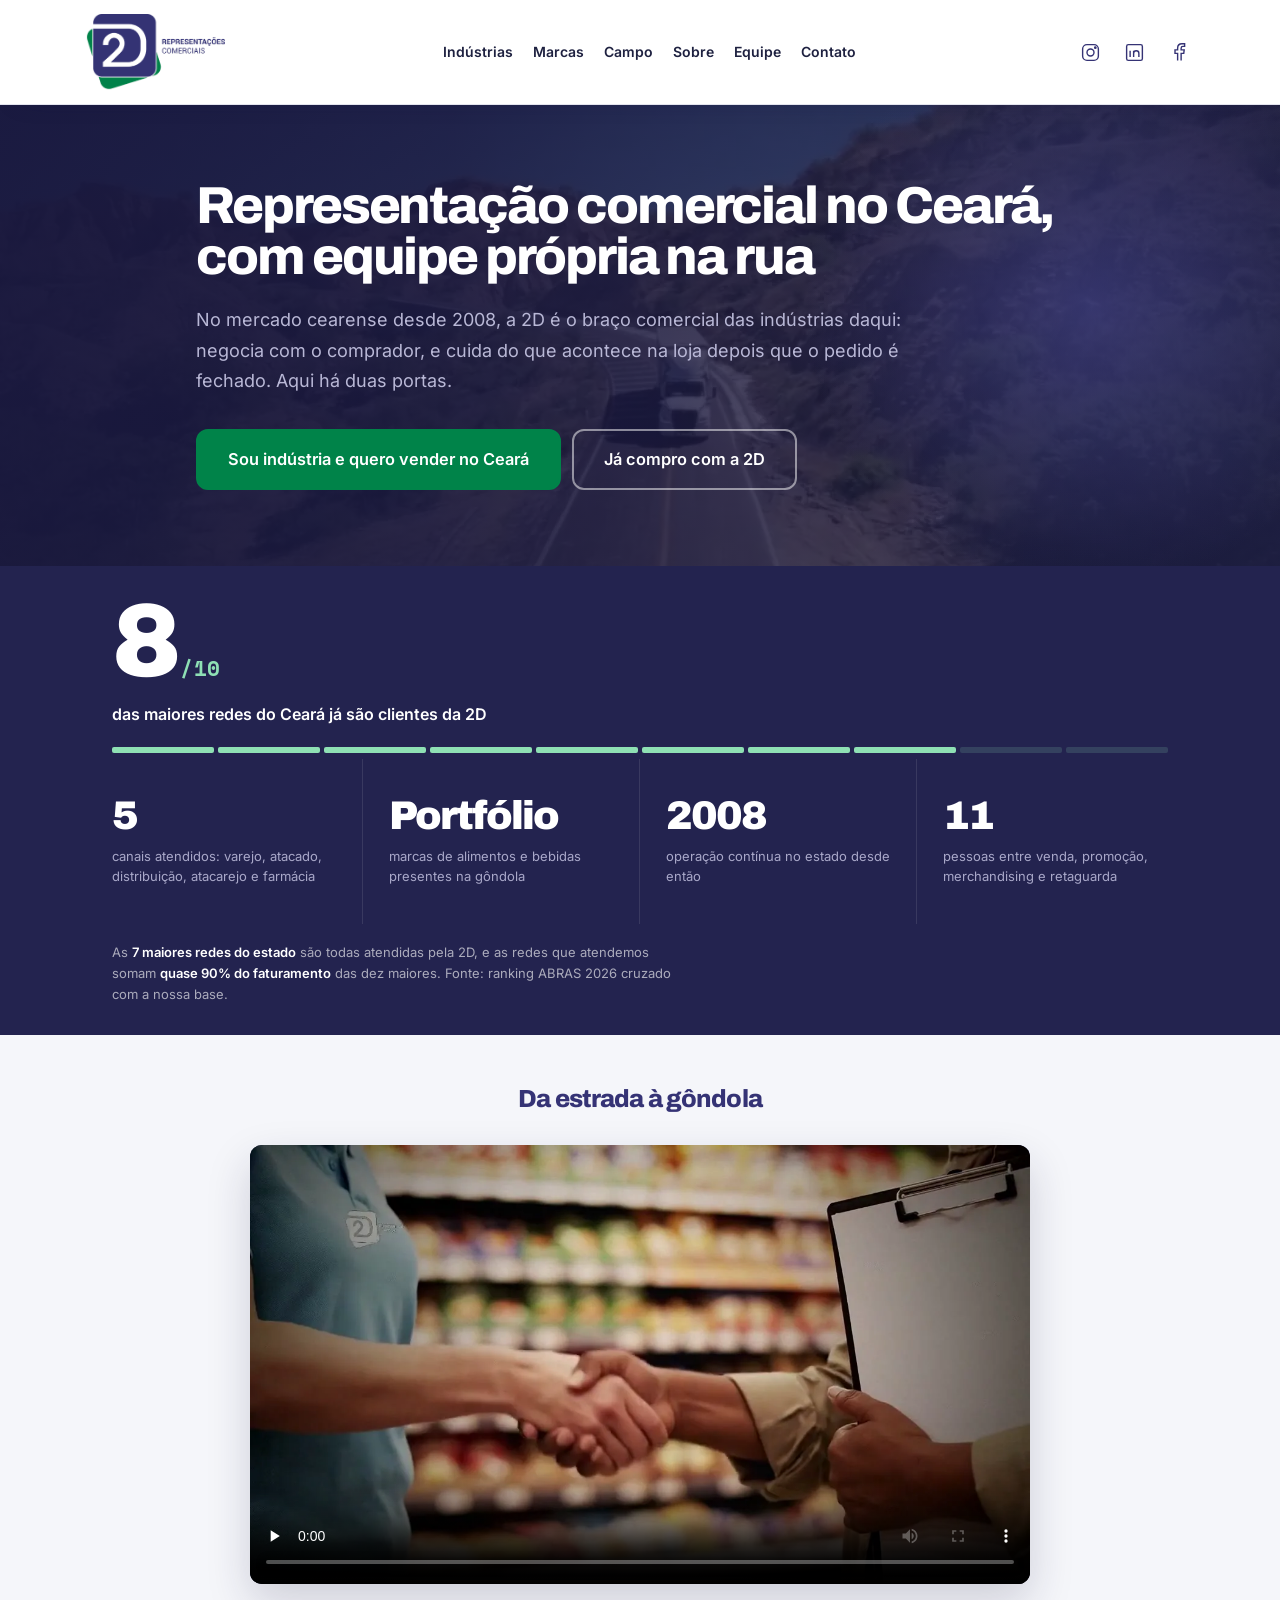
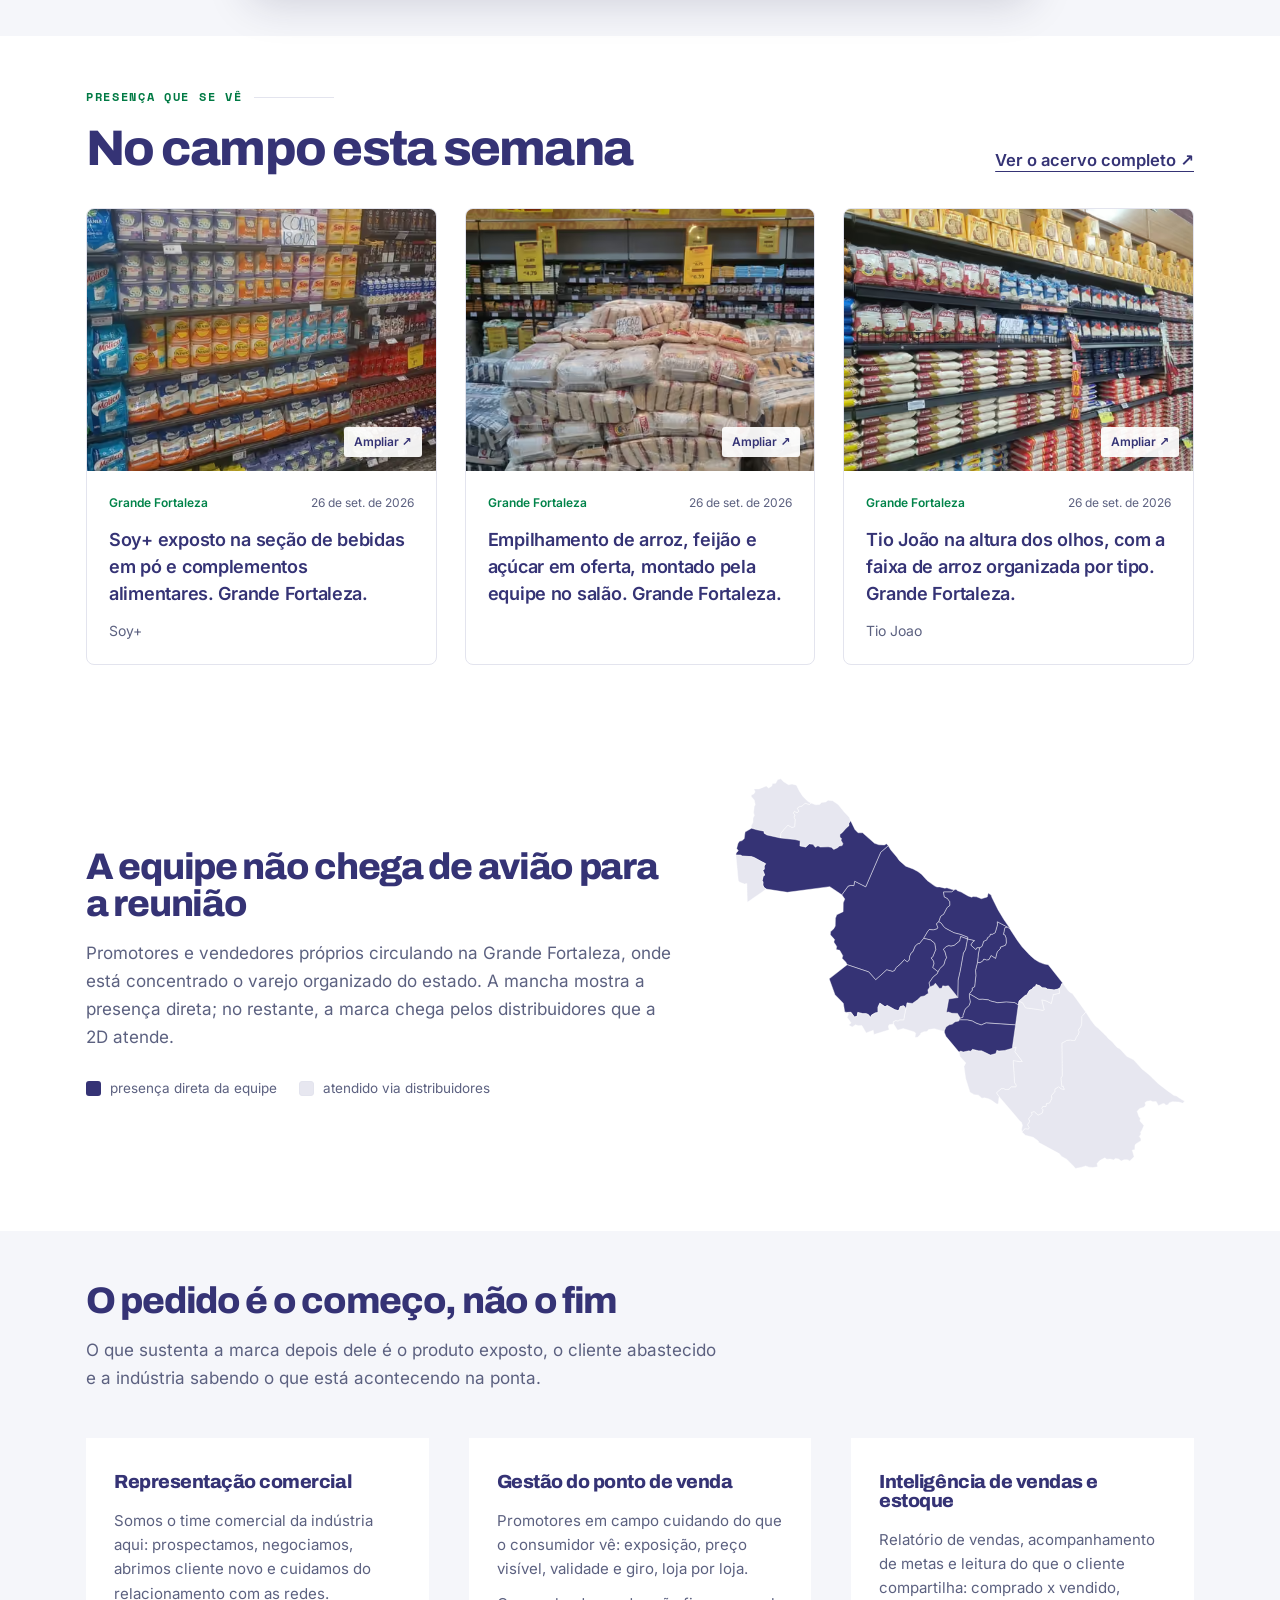
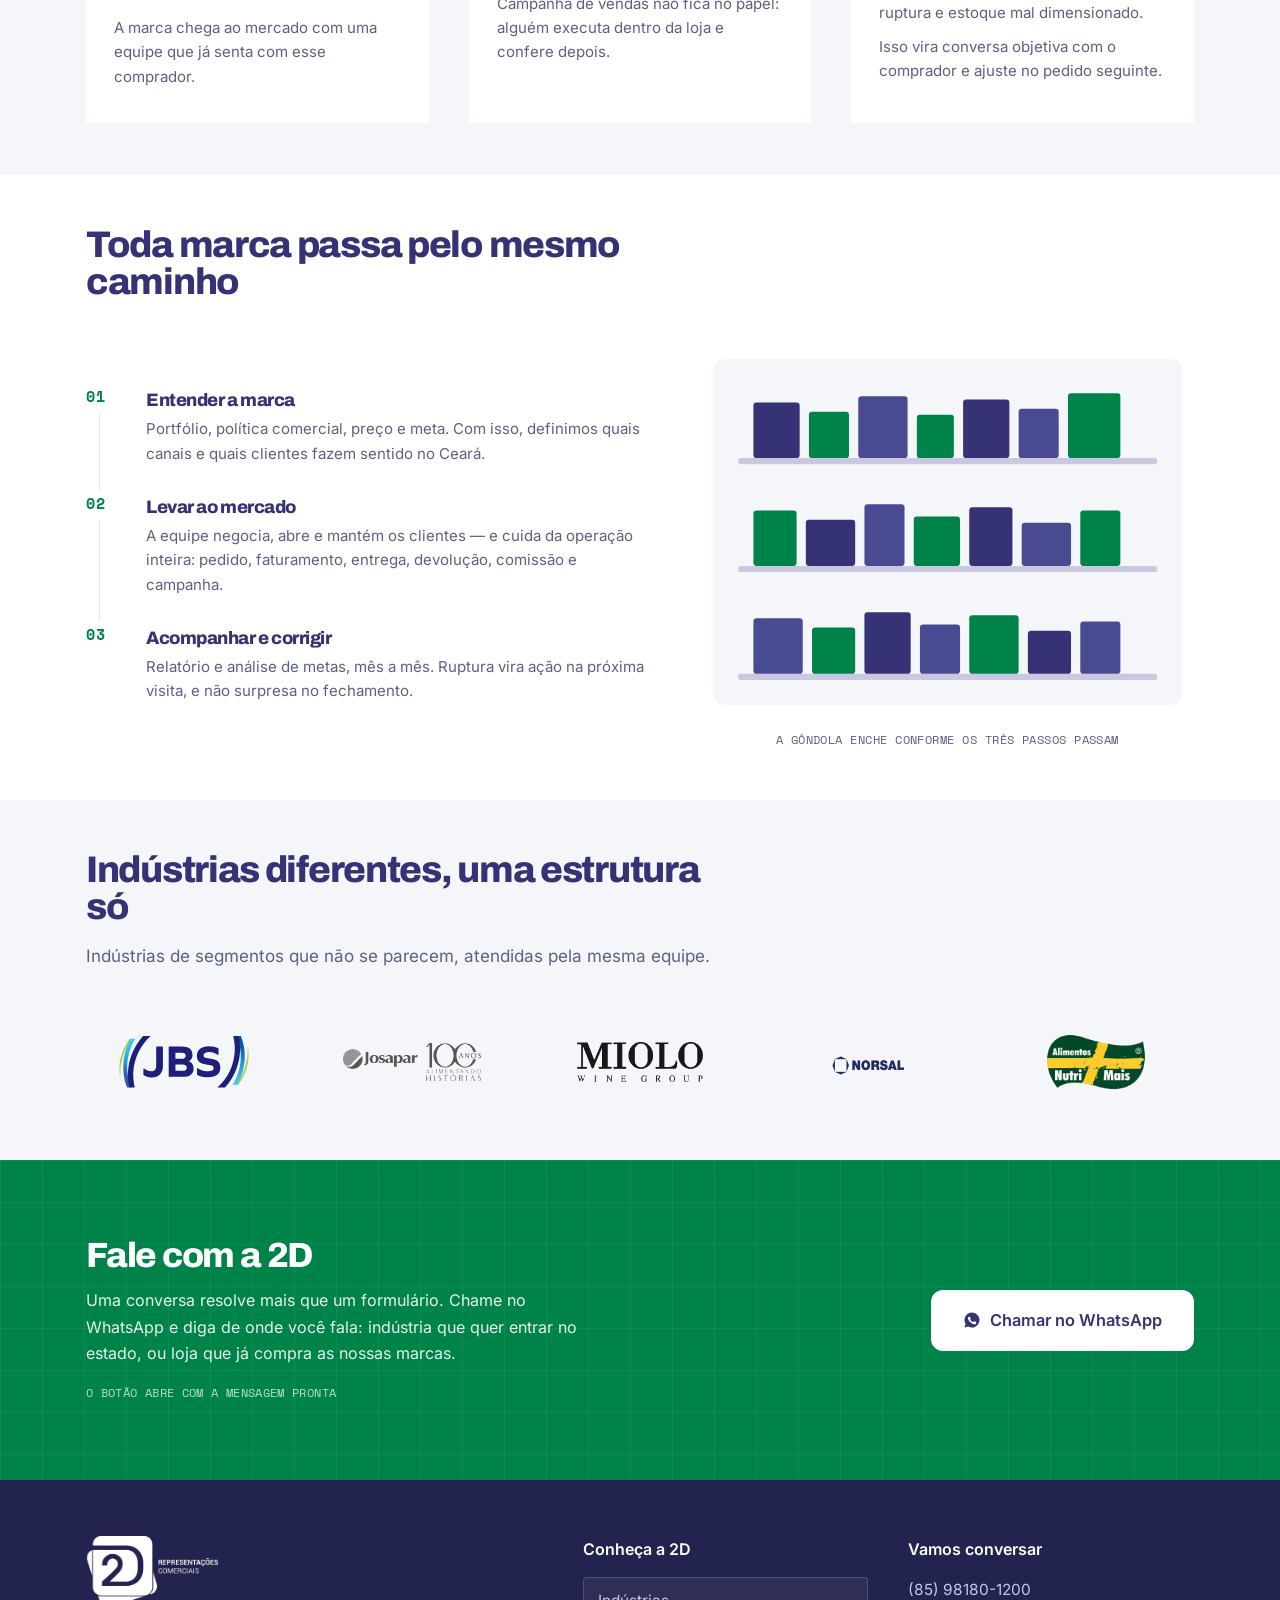
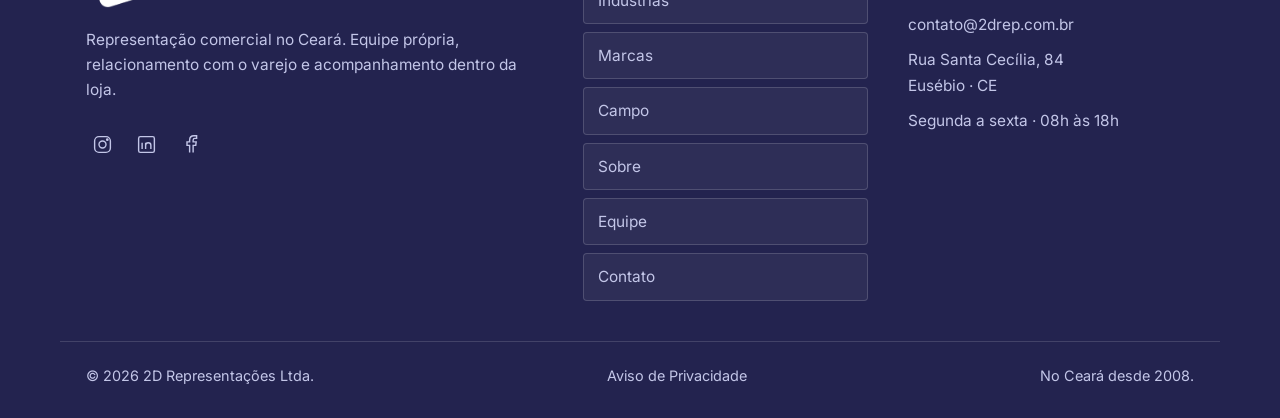
==== commit d4db3aa0: "Atualiza site institucional" ====
--- a/index.html
+++ b/index.html
@@ -1,6 +1,26 @@
-<!DOCTYPE html><html lang="pt-BR"><head><meta charset="utf-8"><meta name="viewport" content="width=device-width, initial-scale=1"><title>2D Representações | Representação Comercial no Ceará</title><meta name="description" content="A 2D Representações leva marcas e indústrias até supermercados, atacadistas, distribuidores, atacarejo e farmácias do Ceará, com equipe própria em campo."><meta name="theme-color" content="#353375"><link rel="canonical" href="https://2drep.com.br/"><meta property="og:title" content="2D Representações | Representação Comercial no Ceará"><meta property="og:description" content="A 2D Representações leva marcas e indústrias até supermercados, atacadistas, distribuidores, atacarejo e farmácias do Ceará, com equipe própria em campo."><meta property="og:type" content="website"><link rel="icon" href="/assets/logo/logo-color.png"><!-- Google tag: AW-18473481970 (Ads) + G-D82GPBVWT2 (GA4), servidos pelo mesmo
+<!DOCTYPE html><html lang="pt-BR"><head><meta charset="utf-8"><meta name="viewport" content="width=device-width, initial-scale=1"><title>2D Representações | Representação Comercial no Ceará</title><meta name="description" content="A 2D Representações leva marcas e indústrias até supermercados, atacadistas, distribuidores, atacarejo e farmácias do Ceará, com equipe própria em campo."><meta name="theme-color" content="#353375"><!-- Propriedade "https://2drep.com.br/" no Google Search Console, verificada por
+         metatag em 27/09/2026. Fica no layout, e nao como arquivo solto na raiz, porque
+         o arquivo alguem apaga numa faxina e a propriedade cai junto. NAO REMOVER:
+         o Google reconfere de tempos em tempos. O Search Console e o que sustenta a
+         indexacao, o envio do sitemap e a remocao de URL — e e pre-requisito da
+         verificacao de marca que libera o acesso Basico da API do Google Ads. --><meta name="google-site-verification" content="L3gNY5Cax0-ZKSfytOoUNS5yZfPrORazYYEIP8anbDY"><!-- Verificação de domínio da Meta (Configurações do negócio › Domínios, 27/09/2026): sustenta a verificação da empresa do portfólio 2drepres. --><meta name="facebook-domain-verification" content="d10u3vdebnchkim8b451quhq4npfpv"><link rel="canonical" href="https://2drep.com.br/"><meta property="og:title" content="2D Representações | Representação Comercial no Ceará"><meta property="og:description" content="A 2D Representações leva marcas e indústrias até supermercados, atacadistas, distribuidores, atacarejo e farmácias do Ceará, com equipe própria em campo."><meta property="og:type" content="website"><!-- Icone da aba e do resultado de busca. Ate 26/09/2026 isto apontava para
+         logo-color.png, que e RETANGULAR (640x349): navegador e buscador espremem
+         ou cortam. Agora sao quadrados de verdade, gerados do simbolo em alta
+         (marca/logo/png/simbolo-cor.png, 3334px). Os tamanhos sao multiplos de 48
+         porque e o que o Google exige para mostrar o icone ao lado do resultado. --><link rel="icon" type="image/png" sizes="48x48" href="/assets/logo/favicon-48.png"><link rel="icon" type="image/png" sizes="96x96" href="/assets/logo/favicon-96.png"><link rel="icon" type="image/png" sizes="192x192" href="/assets/logo/favicon-192.png"><link rel="apple-touch-icon" href="/assets/logo/apple-touch-icon.png"><!-- A logo do cabecalho e WEBP SEM PERDA de 320x175 (13,6 KB). Era o mesmo
+         logo-color.png de 640x349 e 48,6 KB, que a home baixava inteiro para
+         exibir 139px de largura (CSS: .logo{height:76px}) — 35 KB gastos em
+         pixel que ninguem ve. O PNG continua no disco porque e ele que o
+         JSON-LD entrega ao Google como logo da Organization. --><!-- Google tag: AW-18473481970 (Ads) + G-D82GPBVWT2 (GA4), servidos pelo mesmo
          conteiner. O GA4 entra como destino da tag, nao como config aqui: o porque,
-         com os numeros, esta no AGENTS.md em `ga4-ratos`. --><script async src="https://www.googletagmanager.com/gtag/js?id=AW-18473481970"></script><script type="module">window.dataLayer=window.dataLayer||[];function e(){dataLayer.push(arguments)}e(`js`,new Date),e(`config`,`AW-18473481970`);</script><meta name="astro-view-transitions-enabled" content="true"><meta name="astro-view-transitions-fallback" content="animate"><script type="module" src="/_astro/ClientRouter.astro_astro_type_script_index_0_lang.CYDbzu1r.js"></script><link rel="stylesheet" href="/_astro/Base.DgvIDsXT.css"></head><body><a class="skip-link" href="#conteudo">Pular para o conteúdo</a><header class="site-header"><div class="container header-inner"><a class="logo-link" href="/index.html" aria-label="2D Representações — início"><img class="logo" src="/assets/logo/logo-color.png" alt="2D Representações" width="184" height="68"></a><button class="menu-toggle" aria-controls="navegacao" aria-expanded="false" hidden>Menu <span aria-hidden="true">☰</span></button><nav class="main-nav" id="navegacao" aria-label="Navegação principal"><a href="/industrias.html">Indústrias</a><a href="/marcas.html">Marcas</a><a href="/campo.html">Campo</a><a href="/sobre.html">Sobre</a><a href="/equipe.html">Equipe</a><a href="/contato.html">Contato</a></nav><div class="header-redes"><div class="redes" aria-label="Redes sociais da 2D"><a href="https://instagram.com/2drepres" aria-label="Instagram" target="_blank" rel="noopener noreferrer"><svg viewBox="0 0 24 24" fill="none" stroke="currentColor" stroke-width="1.6" aria-hidden="true"><rect x="3" y="3" width="18" height="18" rx="5"/><circle cx="12" cy="12" r="4"/><circle cx="17.5" cy="6.5" r=".8"/></svg></a><a href="https://www.linkedin.com/company/2drepres/" aria-label="LinkedIn" target="_blank" rel="noopener noreferrer"><svg viewBox="0 0 24 24" fill="none" stroke="currentColor" stroke-width="1.6" aria-hidden="true"><rect x="3" y="3" width="18" height="18" rx="2"/><path d="M7 10v7m0-10v.1M11 17v-7m0 3c0-4 6-4 6 0v4"/></svg></a><a href="https://www.facebook.com/profile.php?id=61594131366941" aria-label="Facebook" target="_blank" rel="noopener noreferrer"><svg viewBox="0 0 24 24" fill="none" stroke="currentColor" stroke-width="1.6" aria-hidden="true"><path d="M15 21v-8h3l.5-4H15V7c0-1 .5-2 2-2h2V2h-3c-3 0-5 2-5 5v2H8v4h3v8"/></svg></a></div></div></div></header><main id="conteudo" tabindex="-1"><section class="hero">
+         com os numeros, esta no AGENTS.md em `ga4-ratos`. --><script async src="https://www.googletagmanager.com/gtag/js?id=AW-18473481970"></script><script type="module">window.dataLayer=window.dataLayer||[];function e(){dataLayer.push(arguments)}window.gtag=e,e(`js`,new Date),e(`config`,`AW-18473481970`);</script><!-- Meta Pixel 1395801758838823 (conta de anuncios 2drep, portfolio 2drepres).
+         Criado em 27/09/2026 pela skill meta-ads-ratos; mede visita (PageView) para
+         publico de remarketing e conversao das campanhas da Meta. Aviso em /privacidade.
+         O fbevents.js (~150 KB) so e baixado na primeira interacao (rolagem, toque,
+         tecla) ou apos 5 s — o que vier antes. Assim o diretor no 4G recebe a pagina
+         inteira antes do pixel, e a home continua dentro do teto de 1 MB da spec
+         (tests/test-orcamento.mjs mede ate o networkidle). O fbq() enfileira
+         chamadas ate o script chegar, entao o PageView nao se perde. --><script type="module">(function(e,t,n,r,i,a,o){if(e.fbq)return;i=e.fbq=function(){i.callMethod?i.callMethod.apply(i,arguments):i.queue.push(arguments)},e._fbq||=i,i.push=i,i.loaded=!0,i.version=`2.0`,i.queue=[];var s=!1;function c(){s||(s=!0,a=t.createElement(n),a.async=!0,a.src=r,o=t.getElementsByTagName(n)[0],o.parentNode.insertBefore(a,o))}[`scroll`,`pointerdown`,`touchstart`,`keydown`].forEach(function(t){e.addEventListener(t,c,{once:!0,passive:!0})}),e.setTimeout(c,5e3)})(window,document,`script`,`https://connect.facebook.net/en_US/fbevents.js`),fbq(`init`,`1395801758838823`),fbq(`track`,`PageView`);</script><noscript><img height="1" width="1" style="display:none" alt="" src="https://www.facebook.com/tr?id=1395801758838823&ev=PageView&noscript=1"></noscript><script type="application/ld+json">{"@context":"https://schema.org","@type":"Organization","name":"2D Representações","legalName":"2D Representações LTDA","url":"https://2drep.com.br","logo":"https://2drep.com.br/assets/logo/logo-color.png","image":"https://2drep.com.br/assets/logo/favicon-192.png","email":"contato@2drep.com.br","telephone":"+5585981801200","foundingDate":"2008","description":"Representacao comercial no Ceara: o braco comercial das industrias dentro do varejo, atacado, distribuicao, atacarejo e farmacias do estado.","address":{"@type":"PostalAddress","streetAddress":"Rua Santa Cecília, 84","addressLocality":"Eusébio","addressRegion":"CE","postalCode":"61760-000","addressCountry":"BR"},"areaServed":{"@type":"State","name":"Ceara"},"sameAs":["https://instagram.com/2drepres","https://www.linkedin.com/company/2drepres/","https://www.facebook.com/profile.php?id=61594131366941"]}</script><meta name="astro-view-transitions-enabled" content="true"><meta name="astro-view-transitions-fallback" content="animate"><script type="module" src="/_astro/ClientRouter.astro_astro_type_script_index_0_lang.CYDbzu1r.js"></script><link rel="stylesheet" href="/_astro/Base.CYRR868E.css"></head><body><a class="skip-link" href="#conteudo">Pular para o conteúdo</a><header class="site-header"><div class="container header-inner"><a class="logo-link" href="/index.html" aria-label="2D Representações — início"><img class="logo" src="/assets/logo/logo-color.webp" alt="2D Representações" width="320" height="175"></a><button class="menu-toggle" aria-controls="navegacao" aria-expanded="false" hidden>Menu <span aria-hidden="true">☰</span></button><nav class="main-nav" id="navegacao" aria-label="Navegação principal"><a href="/industrias.html">Indústrias</a><a href="/marcas.html">Marcas</a><a href="/campo.html">Campo</a><a href="/sobre.html">Sobre</a><a href="/equipe.html">Equipe</a><a href="/contato.html">Contato</a></nav><div class="header-redes"><div class="redes" aria-label="Redes sociais da 2D"><a href="https://instagram.com/2drepres" aria-label="Instagram" target="_blank" rel="noopener noreferrer"><svg viewBox="0 0 24 24" fill="none" stroke="currentColor" stroke-width="1.6" aria-hidden="true"><rect x="3" y="3" width="18" height="18" rx="5"/><circle cx="12" cy="12" r="4"/><circle cx="17.5" cy="6.5" r=".8"/></svg></a><a href="https://www.linkedin.com/company/2drepres/" aria-label="LinkedIn" target="_blank" rel="noopener noreferrer"><svg viewBox="0 0 24 24" fill="none" stroke="currentColor" stroke-width="1.6" aria-hidden="true"><rect x="3" y="3" width="18" height="18" rx="2"/><path d="M7 10v7m0-10v.1M11 17v-7m0 3c0-4 6-4 6 0v4"/></svg></a><a href="https://www.facebook.com/profile.php?id=61594131366941" aria-label="Facebook" target="_blank" rel="noopener noreferrer"><svg viewBox="0 0 24 24" fill="none" stroke="currentColor" stroke-width="1.6" aria-hidden="true"><path d="M15 21v-8h3l.5-4H15V7c0-1 .5-2 2-2h2V2h-3c-3 0-5 2-5 5v2H8v4h3v8"/></svg></a></div></div></div></header><main id="conteudo" tabindex="-1"><section class="hero">
     <!-- O filme de 15 s (cenas 1, 4 e 6) roda atras do topo, mudo e em loop.
          preload="none": o video so comeca a baixar quando interacoes.ts manda
          tocar, depois do load — o LCP continua sendo o h1, nao o video. Sem JS,
@@ -10,24 +30,23 @@
     </div>
     <div class="container hero-inner">
       <div>
-        <p class="mono on-dark">No mercado cearense desde 2008</p>
         <h1>Representação comercial no Ceará, com equipe própria na rua</h1>
-        <p class="hero-lead">A 2D é o braço comercial de cinco indústrias dentro do mercado cearense: negocia com o comprador, e cuida do que acontece na loja depois que o pedido é fechado. Aqui há duas portas.</p>
+        <p class="hero-lead">No mercado cearense desde 2008, a 2D é o braço comercial das indústrias daqui: negocia com o comprador, e cuida do que acontece na loja depois que o pedido é fechado. Aqui há duas portas.</p>
         <div class="hero-ctas">
           <a class="btn btn-primary" href="/industrias.html">Sou indústria e quero vender no Ceará</a>
           <a class="btn btn-secondary" href="/contato.html">Já compro com a 2D</a>
         </div>
       </div>
+    </div>
+  </section>
+
+  <section class="faixa">
+    <div class="container">
       <div class="instr" id="instr">
         <div class="big"><span id="cnt" data-alvo="8">8</span><em>/10</em></div>
         <p class="lbl">das maiores redes do Ceará já são clientes da 2D</p>
         <div class="rulebar"><i></i><i></i><i></i><i></i><i></i><i></i><i></i><i></i><i></i><i></i></div>
       </div>
-    </div>
-  </section>
-
-  <section class="faixa">
-    <div class="container">
       <div class="faixa-g">
         <div class="faixa-i rv"><b>5</b><span>canais atendidos: varejo, atacado, distribuição, atacarejo e farmácia</span></div>
         <div class="faixa-i rv d1"><b>Portfólio</b><span>marcas de alimentos e bebidas presentes na gôndola</span></div>
@@ -40,7 +59,6 @@
 
   <section class="sec sec-filme">
     <div class="container filme-so">
-      <p class="mono rv">O filme da 2D</p>
       <h2 class="rv d1">Da estrada à gôndola</h2>
       <figure class="filme-player rv d2">
         <video controls preload="none" playsinline poster="assets/video/poster-filme.webp" src="/assets/video/institucional.mp4"></video>
@@ -48,18 +66,17 @@
     </div>
   </section>
 
-  
+  <section class="sec campo-faixa"><div class="container"><div class="section-heading"><div><p class="mono">Presença que se vê</p><h2>No campo esta semana</h2></div><a class="text-link" href="/campo.html">Ver o acervo completo ↗</a></div><div class="campo-grid"><article class="peca-campo" data-peca="2026-09-26-14" data-praca="grande-fortaleza" data-marcas="[&quot;soy&quot;]"><div class="peca-midia"><a href="https://cdn.jsdelivr.net/gh/diegopesquera/2d-midia@main/campo/2026-09-26-14.jpg" data-foto aria-label="Ampliar: Soy+ exposto na seção de bebidas em pó e complementos alimentares. Grande Fortaleza."><picture><source srcset="/_astro/2026-09-26-14_1sFRq3.avif 480w, /_astro/2026-09-26-14_2d0alT.avif 960w, /_astro/2026-09-26-14_6DPCM.avif 1600w" type="image/avif" sizes="(max-width: 760px) 100vw, 33vw"><source srcset="/_astro/2026-09-26-14_Zvoia3.webp 480w, /_astro/2026-09-26-14_1GKvP4.webp 960w, /_astro/2026-09-26-14_ZvbN5k.webp 1600w" type="image/webp" sizes="(max-width: 760px) 100vw, 33vw"><img src="/_astro/2026-09-26-14_1b8Obu.jpeg" srcset="/_astro/2026-09-26-14_2ni5TX.jpeg 480w, /_astro/2026-09-26-14_Z2gPlf.jpeg 960w, /_astro/2026-09-26-14_1wMvai.jpeg 1600w" sizes="(max-width: 760px) 100vw, 33vw" alt="Soy+ exposto na seção de bebidas em pó e complementos alimentares. Grande Fortaleza." loading="lazy" fetchpriority="auto" decoding="async" width="899" height="1599"></picture><span class="ampliar" aria-hidden="true">Ampliar ↗</span></a></div><div class="peca-texto"><p class="peca-meta"><span>Grande Fortaleza</span><time datetime="2026-09-26">26 de set. de 2026</time></p><h3>Soy+ exposto na seção de bebidas em pó e complementos alimentares. Grande Fortaleza.</h3><p class="peca-marcas">Soy+</p></div></article><article class="peca-campo" data-peca="2026-09-26-06" data-praca="grande-fortaleza" data-marcas="[]"><div class="peca-midia"><a href="https://cdn.jsdelivr.net/gh/diegopesquera/2d-midia@main/campo/2026-09-26-06.jpg" data-foto aria-label="Ampliar: Empilhamento de arroz, feijão e açúcar em oferta, montado pela equipe no salão. Grande Fortaleza."><picture><source srcset="/_astro/2026-09-26-06_Z2fCPV9.avif 480w, /_astro/2026-09-26-06_28x66D.avif 960w, /_astro/2026-09-26-06_13jfyu.avif 1600w" type="image/avif" sizes="(max-width: 760px) 100vw, 33vw"><source srcset="/_astro/2026-09-26-06_Pt7hG.webp 480w, /_astro/2026-09-26-06_1CirzN.webp 960w, /_astro/2026-09-26-06_qsAPn.webp 1600w" type="image/webp" sizes="(max-width: 760px) 100vw, 33vw"><img src="/_astro/2026-09-26-06_c0dj2.jpeg" srcset="/_astro/2026-09-26-06_Z1l1Cre.jpeg 480w, /_astro/2026-09-26-06_Z6ITAv.jpeg 960w, /_astro/2026-09-26-06_2trU60.jpeg 1600w" sizes="(max-width: 760px) 100vw, 33vw" alt="Empilhamento de arroz, feijão e açúcar em oferta, montado pela equipe no salão. Grande Fortaleza." loading="lazy" fetchpriority="auto" decoding="async" width="1200" height="1600"></picture><span class="ampliar" aria-hidden="true">Ampliar ↗</span></a></div><div class="peca-texto"><p class="peca-meta"><span>Grande Fortaleza</span><time datetime="2026-09-26">26 de set. de 2026</time></p><h3>Empilhamento de arroz, feijão e açúcar em oferta, montado pela equipe no salão. Grande Fortaleza.</h3></div></article><article class="peca-campo" data-peca="2026-09-26-03" data-praca="grande-fortaleza" data-marcas="[&quot;tio-joao&quot;]"><div class="peca-midia"><a href="https://cdn.jsdelivr.net/gh/diegopesquera/2d-midia@main/campo/2026-09-26-03.jpg" data-foto aria-label="Ampliar: Tio João na altura dos olhos, com a faixa de arroz organizada por tipo. Grande Fortaleza."><picture><source srcset="/_astro/2026-09-26-03_1K5BER.avif 480w, /_astro/2026-09-26-03_T6HWj.avif 960w, /_astro/2026-09-26-03_2einxH.avif 1600w" type="image/avif" sizes="(max-width: 760px) 100vw, 33vw"><source srcset="/_astro/2026-09-26-03_ZdYxUe.webp 480w, /_astro/2026-09-26-03_Z14XrCM.webp 960w, /_astro/2026-09-26-03_1BrIOA.webp 1600w" type="image/webp" sizes="(max-width: 760px) 100vw, 33vw"><img src="/_astro/2026-09-26-03_1gTNiS.jpeg" srcset="/_astro/2026-09-26-03_Z2puiE9.jpeg 480w, /_astro/2026-09-26-03_1NHVre.jpeg 960w, /_astro/2026-09-26-03_Z1pK5II.jpeg 1600w" sizes="(max-width: 760px) 100vw, 33vw" alt="Tio João na altura dos olhos, com a faixa de arroz organizada por tipo. Grande Fortaleza." loading="lazy" fetchpriority="auto" decoding="async" width="1280" height="960"></picture><span class="ampliar" aria-hidden="true">Ampliar ↗</span></a></div><div class="peca-texto"><p class="peca-meta"><span>Grande Fortaleza</span><time datetime="2026-09-26">26 de set. de 2026</time></p><h3>Tio João na altura dos olhos, com a faixa de arroz organizada por tipo. Grande Fortaleza.</h3><p class="peca-marcas">Tio Joao</p></div></article></div></div></section>
 
   <section class="sec">
     <div class="container">
       <div class="mapa-wrap">
         <div>
-          <p class="mono rv">Onde a 2D já está</p>
           <h2 class="rv d1 mapa-title">A equipe não chega de avião para a reunião</h2>
-          <p class="rv d2 mapa-lead">Promotores e vendedores próprios circulando na Grande Fortaleza, onde está concentrado o varejo organizado do estado. A mancha mostra os municípios em que a 2D tem presença direta hoje.</p>
+          <p class="rv d2 mapa-lead">Promotores e vendedores próprios circulando na Grande Fortaleza, onde está concentrado o varejo organizado do estado. A mancha mostra a presença direta; no restante, a marca chega pelos distribuidores que a 2D atende.</p>
           <div class="legenda rv d3">
-            <span><i class="sw" style="background:#353375"></i> município atendido</span>
-            <span><i class="sw" style="background:#e7e7f0;border:1px solid var(--line)"></i> demais da região</span>
+            <span><i class="sw" style="background:#353375"></i> presença direta da equipe</span>
+            <span><i class="sw" style="background:#e7e7f0;border:1px solid var(--line)"></i> atendido via distribuidores</span>
           </div>
         </div>
         <div class="mapa" id="mapa">
@@ -95,25 +112,21 @@
   <section class="sec sec-paper">
     <div class="container">
       <div class="sec-head">
-        <p class="mono rv">O que fazemos</p>
         <h2 class="rv d1">O pedido é o começo, não o fim</h2>
         <p class="rv d2">O que sustenta a marca depois dele é o produto exposto, o cliente abastecido e a indústria sabendo o que está acontecendo na ponta.</p>
       </div>
       <div class="cards-num">
         <div class="card-num rv">
-          <span class="n">REPRESENTAÇÃO</span>
           <h3>Representação comercial</h3>
           <p>Somos o time comercial da indústria aqui: prospectamos, negociamos, abrimos cliente novo e cuidamos do relacionamento com as redes.</p>
           <p>A marca chega ao mercado com uma equipe que já senta com esse comprador.</p>
         </div>
         <div class="card-num rv d1">
-          <span class="n">PONTO DE VENDA</span>
           <h3>Gestão do ponto de venda</h3>
           <p>Promotores em campo cuidando do que o consumidor vê: exposição, preço visível, validade e giro, loja por loja.</p>
           <p>Campanha de vendas não fica no papel: alguém executa dentro da loja e confere depois.</p>
         </div>
         <div class="card-num rv d2">
-          <span class="n">DADO</span>
           <h3>Inteligência de vendas e estoque</h3>
           <p>Relatório de vendas, acompanhamento de metas e leitura do que o cliente compartilha: comprado x vendido, ruptura e estoque mal dimensionado.</p>
           <p>Isso vira conversa objetiva com o comprador e ajuste no pedido seguinte.</p>
@@ -125,7 +138,6 @@
   <section class="sec" id="como-trabalhamos">
     <div class="container">
       <div class="sec-head">
-        <p class="mono rv">Como trabalhamos</p>
         <h2 class="rv d1">Toda marca passa pelo mesmo caminho</h2>
       </div>
       <div class="passos-wrap">
@@ -173,8 +185,7 @@
   <section class="sec sec-paper">
     <div class="container">
       <div class="sec-head">
-        <p class="mono rv">Empresas que representamos</p>
-        <h2 class="rv d1">Cinco indústrias, uma estrutura só</h2>
+        <h2 class="rv d1">Indústrias diferentes, uma estrutura só</h2>
         <p class="rv d2">Indústrias de segmentos que não se parecem, atendidas pela mesma equipe.</p>
       </div>
       <div class="logos">
@@ -199,4 +210,4 @@
         Chamar no WhatsApp
       </a>
     </div>
-  </section></main><footer class="site-footer"><div class="container footer-top"><div class="footer-brand"><a href="/index.html"><img src="/assets/logo/logo-white.png" alt="2D Representações" class="logo-footer" width="190" height="70" loading="lazy"></a><p>Representação comercial no Ceará. Equipe própria, relacionamento com o varejo e acompanhamento dentro da loja.</p><div class="redes" aria-label="Redes sociais da 2D"><a href="https://instagram.com/2drepres" aria-label="Instagram" target="_blank" rel="noopener noreferrer"><svg viewBox="0 0 24 24" fill="none" stroke="currentColor" stroke-width="1.6" aria-hidden="true"><rect x="3" y="3" width="18" height="18" rx="5"/><circle cx="12" cy="12" r="4"/><circle cx="17.5" cy="6.5" r=".8"/></svg></a><a href="https://www.linkedin.com/company/2drepres/" aria-label="LinkedIn" target="_blank" rel="noopener noreferrer"><svg viewBox="0 0 24 24" fill="none" stroke="currentColor" stroke-width="1.6" aria-hidden="true"><rect x="3" y="3" width="18" height="18" rx="2"/><path d="M7 10v7m0-10v.1M11 17v-7m0 3c0-4 6-4 6 0v4"/></svg></a><a href="https://www.facebook.com/profile.php?id=61594131366941" aria-label="Facebook" target="_blank" rel="noopener noreferrer"><svg viewBox="0 0 24 24" fill="none" stroke="currentColor" stroke-width="1.6" aria-hidden="true"><path d="M15 21v-8h3l.5-4H15V7c0-1 .5-2 2-2h2V2h-3c-3 0-5 2-5 5v2H8v4h3v8"/></svg></a></div></div><div class="footer-col"><p class="footer-title">Conheça a 2D</p><ul class="footer-list"><li><a href="/industrias.html">Indústrias</a></li><li><a href="/marcas.html">Marcas</a></li><li><a href="/campo.html">Campo</a></li><li><a href="/sobre.html">Sobre</a></li><li><a href="/equipe.html">Equipe</a></li><li><a href="/contato.html">Contato</a></li></ul></div><div class="footer-col"><p class="footer-title">Vamos conversar</p><ul class="footer-list"><li><a href="https://wa.me/5585981801200">(85) 98180-1200</a></li><li><a href="mailto:contato@2drep.com.br">contato@2drep.com.br</a></li><li>Rua Santa Cecília, 84<br>Eusébio · CE</li><li>Segunda a sexta · 08h às 18h</li></ul></div></div><div class="container footer-bottom"><p>© 2026 2D Representações Ltda.</p><p><a href="/privacidade.html">Aviso de Privacidade</a></p><p>No Ceará desde 2008.</p></div></footer><dialog id="foto-ampliada" class="foto-dialog" aria-label="Foto de campo ampliada"><form method="dialog"><button>Fechar ×</button></form><figure><img alt=""><figcaption></figcaption></figure></dialog><script type="module">var e;function t(){e?.abort(),e=new AbortController;let{signal:t}=e,n=document.querySelector(`.menu-toggle`),r=document.querySelector(`#navegacao`);if(n&&r){n.hidden=!1,document.documentElement.classList.add(`menu-pronto`);let e=()=>{n.setAttribute(`aria-expanded`,`false`),r.classList.remove(`aberto`)};n.addEventListener(`click`,()=>{let e=n.getAttribute(`aria-expanded`)!==`true`;n.setAttribute(`aria-expanded`,String(e)),r.classList.toggle(`aberto`,e)},{signal:t}),document.addEventListener(`keydown`,t=>{t.key===`Escape`&&(e(),n.focus())},{signal:t}),r.addEventListener(`click`,e,{signal:t})}let i=document.querySelector(`[data-filtros]`);if(i){i.hidden=!1;let e=i.querySelector(`[name=praca]`),n=i.querySelector(`[name=marca]`),r=i.querySelector(`[role=status]`),a=[...document.querySelectorAll(`[data-peca]`)],o=(t=!0)=>{let i=0;for(let t of a){let r=JSON.parse(t.dataset.marcas||`[]`);t.hidden=!!(e.value&&t.dataset.praca!==e.value||n.value&&!r.includes(n.value)),t.hidden||i++}document.querySelectorAll(`[data-mes]`).forEach(e=>{e.hidden=!e.querySelector(`[data-peca]:not([hidden])`)});let o=document.querySelector(`.sem-resultado`);if(o&&(o.hidden=i>0),r.textContent=`${i} ${i===1?`registro`:`registros`}`,t){let t=new URL(location.href);for(let r of[e,n])r.value?t.searchParams.set(r.name,r.value):t.searchParams.delete(r.name);t.href!==location.href&&history.pushState({},``,t)}},s=()=>{let t=new URLSearchParams(location.search);for(let r of[e,n]){let e=t.get(r.name)||``;r.value=[...r.options].some(t=>t.value===e)?e:``}o(!1)};i.addEventListener(`change`,()=>o(),{signal:t}),i.addEventListener(`submit`,e=>{e.preventDefault(),o()},{signal:t}),i.addEventListener(`reset`,()=>{e.value=``,n.value=``,o()},{signal:t}),window.addEventListener(`popstate`,s,{signal:t}),s()}document.querySelectorAll(`[data-foto]`).forEach(e=>{e.addEventListener(`click`,t=>{if(t.ctrlKey||t.metaKey||t.shiftKey||t.altKey)return;let n=document.querySelector(`#foto-ampliada`),r=e.querySelector(`img`);if(!n||!r)return;t.preventDefault();let i=n.querySelector(`img`);i.src=r.currentSrc||r.src,i.alt=r.alt,n.querySelector(`figcaption`).textContent=r.alt,n.showModal()},{signal:t})});let a=document.querySelector(`#foto-ampliada`);a?.addEventListener(`click`,e=>{e.target===a&&a.close()},{signal:t});let o=document.querySelector(`#hero-video`);if(o&&!matchMedia(`(prefers-reduced-motion: reduce)`).matches){let e=()=>{o.preload=`auto`,o.play().catch(()=>{})};document.readyState===`complete`?e():window.addEventListener(`load`,e,{once:!0,signal:t})}}document.addEventListener(`astro:page-load`,t),document.addEventListener(`astro:before-swap`,()=>e?.abort());</script></body></html>+  </section></main><footer class="site-footer"><div class="container footer-top"><div class="footer-brand"><a href="/index.html"><img src="/assets/logo/logo-white.png" alt="2D Representações" class="logo-footer" width="190" height="70" loading="lazy"></a><p>Representação comercial no Ceará. Equipe própria, relacionamento com o varejo e acompanhamento dentro da loja.</p><div class="redes" aria-label="Redes sociais da 2D"><a href="https://instagram.com/2drepres" aria-label="Instagram" target="_blank" rel="noopener noreferrer"><svg viewBox="0 0 24 24" fill="none" stroke="currentColor" stroke-width="1.6" aria-hidden="true"><rect x="3" y="3" width="18" height="18" rx="5"/><circle cx="12" cy="12" r="4"/><circle cx="17.5" cy="6.5" r=".8"/></svg></a><a href="https://www.linkedin.com/company/2drepres/" aria-label="LinkedIn" target="_blank" rel="noopener noreferrer"><svg viewBox="0 0 24 24" fill="none" stroke="currentColor" stroke-width="1.6" aria-hidden="true"><rect x="3" y="3" width="18" height="18" rx="2"/><path d="M7 10v7m0-10v.1M11 17v-7m0 3c0-4 6-4 6 0v4"/></svg></a><a href="https://www.facebook.com/profile.php?id=61594131366941" aria-label="Facebook" target="_blank" rel="noopener noreferrer"><svg viewBox="0 0 24 24" fill="none" stroke="currentColor" stroke-width="1.6" aria-hidden="true"><path d="M15 21v-8h3l.5-4H15V7c0-1 .5-2 2-2h2V2h-3c-3 0-5 2-5 5v2H8v4h3v8"/></svg></a></div></div><div class="footer-col"><p class="footer-title">Conheça a 2D</p><ul class="footer-list footer-nav"><li><a href="/industrias.html">Indústrias</a></li><li><a href="/marcas.html">Marcas</a></li><li><a href="/campo.html">Campo</a></li><li><a href="/sobre.html">Sobre</a></li><li><a href="/equipe.html">Equipe</a></li><li><a href="/contato.html">Contato</a></li></ul></div><div class="footer-col"><p class="footer-title">Vamos conversar</p><ul class="footer-list"><li><a href="https://wa.me/5585981801200">(85) 98180-1200</a></li><li><a href="mailto:contato@2drep.com.br">contato@2drep.com.br</a></li><li>Rua Santa Cecília, 84<br>Eusébio · CE</li><li>Segunda a sexta · 08h às 18h</li></ul></div></div><div class="container footer-bottom"><p>© 2026 2D Representações Ltda.</p><p><a href="/privacidade.html">Aviso de Privacidade</a></p><p>No Ceará desde 2008.</p></div></footer><dialog id="foto-ampliada" class="foto-dialog" aria-label="Foto de campo ampliada"><form method="dialog"><button>Fechar ×</button></form><figure><img alt=""><figcaption></figcaption></figure></dialog><script type="module">var e;function t(){e?.abort(),e=new AbortController;let{signal:t}=e,n=document.querySelector(`.menu-toggle`),r=document.querySelector(`#navegacao`);if(n&&r){n.hidden=!1,document.documentElement.classList.add(`menu-pronto`);let e=()=>{n.setAttribute(`aria-expanded`,`false`),r.classList.remove(`aberto`)};n.addEventListener(`click`,()=>{let e=n.getAttribute(`aria-expanded`)!==`true`;n.setAttribute(`aria-expanded`,String(e)),r.classList.toggle(`aberto`,e)},{signal:t}),document.addEventListener(`keydown`,t=>{t.key===`Escape`&&(e(),n.focus())},{signal:t}),r.addEventListener(`click`,e,{signal:t})}let i=document.querySelector(`[data-filtros]`);if(i){i.hidden=!1;let e=i.querySelector(`[name=praca]`),n=i.querySelector(`[name=marca]`),r=i.querySelector(`[role=status]`),a=[...document.querySelectorAll(`[data-peca]`)],o=(t=!0)=>{let i=0;for(let t of a){let r=JSON.parse(t.dataset.marcas||`[]`);t.hidden=!!(e.value&&t.dataset.praca!==e.value||n.value&&!r.includes(n.value)),t.hidden||i++}document.querySelectorAll(`[data-mes]`).forEach(e=>{e.hidden=!e.querySelector(`[data-peca]:not([hidden])`)});let o=document.querySelector(`.sem-resultado`);if(o&&(o.hidden=i>0),r.textContent=`${i} ${i===1?`registro`:`registros`}`,t){let t=new URL(location.href);for(let r of[e,n])r.value?t.searchParams.set(r.name,r.value):t.searchParams.delete(r.name);t.href!==location.href&&history.pushState({},``,t)}},s=()=>{let t=new URLSearchParams(location.search);for(let r of[e,n]){let e=t.get(r.name)||``;r.value=[...r.options].some(t=>t.value===e)?e:``}o(!1)};i.addEventListener(`change`,()=>o(),{signal:t}),i.addEventListener(`submit`,e=>{e.preventDefault(),o()},{signal:t}),i.addEventListener(`reset`,()=>{e.value=``,n.value=``,o()},{signal:t}),window.addEventListener(`popstate`,s,{signal:t}),s()}document.querySelectorAll(`[data-foto]`).forEach(e=>{e.addEventListener(`click`,t=>{if(t.ctrlKey||t.metaKey||t.shiftKey||t.altKey)return;let n=document.querySelector(`#foto-ampliada`),r=e.querySelector(`img`);if(!n||!r)return;t.preventDefault();let i=n.querySelector(`img`);i.src=r.currentSrc||r.src,i.alt=r.alt,n.querySelector(`figcaption`).textContent=r.alt,n.showModal()},{signal:t})});let a=document.querySelector(`#foto-ampliada`);a?.addEventListener(`click`,e=>{e.target===a&&a.close()},{signal:t}),document.addEventListener(`click`,e=>{let t=e.target instanceof Element?e.target.closest(`a[href]`):null;if(!t)return;let n=t.getAttribute(`href`)||``,r=n.startsWith(`mailto:`)?`email`:n.startsWith(`tel:`)?`telefone`:/^https?:\/\/(wa\.me|api\.whatsapp\.com)\//.test(n)?`whatsapp`:``;if(!r)return;let i=`sem texto`;if(r===`whatsapp`)try{i=new URL(n,location.href).searchParams.get(`text`)?.slice(0,60)||`sem texto`}catch{}let a={metodo:r,pagina:location.pathname,marcador:i},o=window;o.gtag?o.gtag(`event`,`generate_lead`,a):(o.dataLayer=o.dataLayer||[]).push([`event`,`generate_lead`,a]),o.fbq?.(`trackCustom`,`Contato`,a)},{signal:t,capture:!0});let o=document.querySelector(`#hero-video`);if(o&&!matchMedia(`(prefers-reduced-motion: reduce)`).matches){let e=()=>o.play().then(()=>!0).catch(()=>!1),n=async()=>{if(o.preload=`auto`,await e())return;let n=async()=>{await e()&&i()},r=[`pointerdown`,`touchstart`,`scroll`,`keydown`],i=()=>r.forEach(e=>window.removeEventListener(e,n));r.forEach(e=>window.addEventListener(e,n,{passive:!0,signal:t}))};document.readyState===`complete`?n():window.addEventListener(`load`,n,{once:!0,signal:t})}}document.addEventListener(`astro:page-load`,t),document.addEventListener(`astro:before-swap`,()=>e?.abort());</script></body></html>
--- a/_astro/Base.CYRR868E.css
+++ b/_astro/Base.CYRR868E.css
@@ -0,0 +1 @@
+.astro-route-announcer{clip:rect(0 0 0 0);clip-path:inset(50%);white-space:nowrap;width:1px;height:1px;position:absolute;top:0;left:0;overflow:hidden}@font-face{font-family:Archivo;src:url(/assets/fonts/archivo-800.woff2)format("woff2");font-weight:800;font-style:normal;font-display:swap}@font-face{font-family:Archivo;src:url(/assets/fonts/archivo-900.woff2)format("woff2");font-weight:900;font-style:normal;font-display:swap}@font-face{font-family:Inter;src:url(/assets/fonts/inter-400.woff2)format("woff2");font-weight:400;font-style:normal;font-display:swap}@font-face{font-family:Inter;src:url(/assets/fonts/inter-600.woff2)format("woff2");font-weight:600;font-style:normal;font-display:swap}@font-face{font-family:Space Mono;src:url(/assets/fonts/spacemono-400.woff2)format("woff2");font-weight:400;font-style:normal;font-display:swap}@font-face{font-family:Space Mono;src:url(/assets/fonts/spacemono-700.woff2)format("woff2");font-weight:700;font-style:normal;font-display:swap}:root{--navy:#353375;--deep:#1a1940;--deep2:#23234f;--soft:#4a4a93;--green:#008349;--green-d:#00693a;--mint:#8ee0b4;--ink:#1e2140;--muted:#5c6180;--line:#e3e4ee;--paper:#f5f6fa;--white:#fff;--container:1160px;--disp:"Archivo",system-ui,-apple-system,"Segoe UI",sans-serif;--body:"Inter",system-ui,-apple-system,"Segoe UI",sans-serif;--mono:"Space Mono",ui-monospace,"Cascadia Mono",Consolas,monospace;--navy-deep:#23234f;--green-deep:#00693a;--radius:12px;--radius-sm:8px}*{box-sizing:border-box}html{-webkit-text-size-adjust:100%}body{background:var(--white);color:var(--ink);font-family:var(--body);overflow-wrap:break-word;-webkit-font-smoothing:antialiased;margin:0;font-size:16.5px;line-height:1.65}img{max-width:100%}h1,h2,h3,p,ul,ol,figure{margin:0}h1,h2,h3{font-family:var(--disp);color:var(--navy);letter-spacing:-.035em;font-weight:800;line-height:1}a{color:var(--navy)}a:focus-visible,button:focus-visible{outline:3px solid var(--green);outline-offset:3px;border-radius:4px}.container{max-width:var(--container);margin:0 auto;padding:0 26px}.mono{font:700 10.5px/1 var(--mono);letter-spacing:.2em;text-transform:uppercase;color:#007a44;align-items:center;gap:12px;margin-bottom:18px;display:flex}.mono:after{content:"";background:linear-gradient(90deg,#00834973,#0000);flex:1;height:1px}.mono.on-dark{color:var(--mint)}.site-header{z-index:30;background:var(--white);border-bottom:1px solid var(--line);position:sticky;top:0;box-shadow:0 12px 28px -26px #14143cbf}.header-inner{justify-content:space-between;align-items:center;gap:24px;padding-top:14px;padding-bottom:14px;display:flex}.logo-link{line-height:0;display:block}.logo{width:auto;height:76px;display:block}@media (width<=720px){.hero-ctas{flex-direction:column;align-items:stretch}.hero-ctas .btn{text-align:center;justify-content:center;width:100%}.logo{height:68px}}.main-nav{flex-wrap:wrap;gap:6px;display:flex}.main-nav a{border-radius:var(--radius-sm);color:var(--ink);padding:8px 12px;font-size:.94rem;font-weight:600;text-decoration:none;transition:background-color .18s,color .18s;display:block;position:relative}.main-nav a:after{content:"";background:var(--green);transform-origin:0;border-radius:2px;height:2px;transition:transform .18s;position:absolute;bottom:3px;left:12px;right:12px;transform:scaleX(0)}.main-nav a:hover{background:var(--paper);color:var(--navy)}.main-nav a:hover:after{transform:scaleX(1)}.hero{background:var(--deep);color:#fff;padding:84px 0 74px;position:relative;overflow:hidden}.hero:before{content:"";opacity:.34;pointer-events:none;background-image:linear-gradient(#8ee0b421 1px,#0000 1px),linear-gradient(90deg,#8ee0b421 1px,#0000 1px);background-size:42px 42px;animation:30s ease-in-out infinite alternate grade;position:absolute;inset:0;-webkit-mask-image:radial-gradient(120% 95% at 72% 20%,#000 20%,#0000 72%);mask-image:radial-gradient(120% 95% at 72% 20%,#000 20%,#0000 72%)}@keyframes grade{0%{transform:translate(0,0)}to{transform:translate(-42px,-42px)}}.hero:after{content:"";aspect-ratio:1;pointer-events:none;background:radial-gradient(circle,#4a4a938c,#0000 68%);border-radius:50%;width:46%;position:absolute;top:-20%;right:-8%}.hero-inner{max-width:940px;display:block;position:relative}@media (width<=920px){.hero-inner{grid-template-columns:1fr;gap:40px}}.hero h1{color:#fff;letter-spacing:-.04em;font-size:clamp(32px,4.2vw,52px);font-weight:800;line-height:.98}.hero-lead{color:#b9b8d6;max-width:48ch;margin-top:22px;font-size:17px;line-height:1.62}.hero-ctas{flex-wrap:wrap;gap:11px;margin-top:32px;display:flex}.hero-bg{z-index:0;position:absolute;inset:0;overflow:hidden}.hero-bg:after{content:"";background:linear-gradient(97deg,#1a1940f2 0%,#1a1940e6 34%,#1a1940bd 68%,#23234fcc 100%);position:absolute;inset:0}.hero-video{object-fit:cover;filter:saturate(.9);width:100%;height:100%;display:block}.hero:before,.hero:after{z-index:1}.hero-inner{z-index:2}.sec-filme{background:var(--paper)}.filme-wrap{grid-template-columns:.82fr 1.18fr;align-items:center;gap:54px;display:grid}.filme-so{text-align:center}.filme-so .mono{justify-content:center}.filme-so h2{margin-bottom:34px}.filme-so .filme-player{max-width:780px;margin:0 auto}@media (width<=920px){.filme-wrap{grid-template-columns:1fr;gap:32px}}.filme-lead{color:var(--muted);max-width:46ch;margin-top:16px}.filme-etapas{gap:12px;max-width:46ch;margin-top:26px;padding:0;list-style:none;display:grid}.filme-etapas li{color:var(--muted);padding-left:18px;font-size:15.5px;line-height:1.5;position:relative}.filme-etapas li:before{content:"";background:var(--green);border-radius:2px;width:7px;height:7px;position:absolute;top:.62em;left:0}.filme-etapas b{color:var(--ink);font-weight:600}.filme-player{margin:0}.filme-player video{aspect-ratio:16/9;border-radius:var(--radius);background:var(--deep);width:100%;display:block;box-shadow:0 18px 44px #1a19402e}.filme-player figcaption{font-family:var(--mono);letter-spacing:.06em;text-transform:uppercase;color:var(--muted);margin-top:12px;font-size:12px}.instr{padding:34px 26px 6px}.instr .big{font-family:var(--disp);letter-spacing:-.065em;color:#fff;align-items:baseline;gap:6px;font-size:clamp(74px,9vw,104px);font-weight:900;line-height:.8;display:flex}.instr .big em{font:700 .2em/1 var(--mono);color:var(--mint);letter-spacing:.03em;font-style:normal}.instr .lbl{font-family:var(--body);color:#fff;margin-top:20px;font-size:16px;font-weight:600;line-height:1.4}.rulebar{gap:4px;margin-top:22px;display:flex}.rulebar i{background:var(--mint);border-radius:2px;flex:1;height:6px;display:block;transform:scaleY(1)}.rulebar i:nth-child(n+9){background:#8ee0b429}html.js-ok .rulebar i{transform-origin:bottom;background:#8ee0b429;transition:transform .45s cubic-bezier(.3,1.1,.4,1),background-color .45s;transform:scaleY(.4)}html.js-ok .instr.on .rulebar i{transform:scaleY(1)}html.js-ok .instr.on .rulebar i:nth-child(-n+8){background:var(--mint)}.rulebar i:first-child{transition-delay:50ms}.rulebar i:nth-child(2){transition-delay:.11s}.rulebar i:nth-child(3){transition-delay:.17s}.rulebar i:nth-child(4){transition-delay:.23s}.rulebar i:nth-child(5){transition-delay:.29s}.rulebar i:nth-child(6){transition-delay:.35s}.rulebar i:nth-child(7){transition-delay:.41s}.rulebar i:nth-child(8){transition-delay:.47s}.rulebar i:nth-child(9){transition-delay:.53s}.rulebar i:nth-child(10){transition-delay:.59s}.instr .fonte{font:400 11.5px/1.5 var(--mono);color:#8886b5;border-top:1px solid #ffffff24;margin-top:18px;padding-top:16px}.instr .fonte b{color:var(--mint);font-weight:700}.btn{border-radius:var(--radius);padding:15px 30px;font-size:1.02rem;font-weight:700;text-decoration:none;transition:background-color .18s,color .18s,border-color .18s,transform .18s,box-shadow .18s;display:inline-block}.btn:hover{transform:translateY(-2px)}.btn-primary{background:var(--green);color:var(--white);border:2px solid var(--green)}.btn-primary:hover{background:var(--green-deep);border-color:var(--green-deep);box-shadow:0 16px 30px -18px #157a45d9}.btn-secondary{color:var(--white);background:0 0;border:2px solid #ffffff80}.btn-secondary:hover{background:var(--white);color:var(--navy);border-color:var(--white)}.btn-navy{background:var(--navy);color:var(--white);border:2px solid var(--navy)}.btn-navy:hover{background:var(--navy-deep);border-color:var(--navy-deep);box-shadow:0 16px 30px -18px #353375d9}.btn-light{background:var(--white);color:var(--navy);border:2px solid var(--white)}.btn-light:hover{color:var(--white);background:0 0}.link-more{color:var(--navy);border-bottom:2px solid var(--green);padding-bottom:2px;font-weight:700;text-decoration:none;transition:color .18s,transform .18s;display:inline-block}.link-more:hover{color:var(--green-deep);transform:translate(3px)}.section{padding:52px 0}.section-paper{background:var(--paper)}.section-title{letter-spacing:-.035em;font-size:clamp(1.85rem,3vw,2.6rem);font-weight:800}.section-head{grid-template-columns:minmax(0,1fr) minmax(0,1fr);align-items:end;gap:24px 56px;margin-bottom:44px;display:grid}.section-head p{color:var(--muted);max-width:58ch;font-size:1.06rem}.page-head{padding-top:72px;padding-bottom:8px}.page-head h1{letter-spacing:-.038em;max-width:18ch;font-size:clamp(2rem,3.9vw,3rem);font-weight:800;line-height:1.04}.page-head .lead{color:var(--muted);max-width:62ch;margin-top:22px;font-size:1.16rem}.prose p+p{margin-top:18px}.prose{max-width:68ch;color:var(--ink)}.prose strong{color:var(--navy)}.sec{padding:52px 0}.sec-paper{background:var(--paper)}.sec-dark{background:var(--deep2);color:#fff}.sec-head{max-width:64ch;margin-bottom:46px}.sec-head h2{font-size:clamp(26px,2.9vw,37px);font-weight:800}.sec-dark h2{color:#fff}.sec-head p{color:var(--muted);margin-top:16px;font-size:17px}.sec-dark .sec-head p{color:#b9b8d6}html.js-ok .rv{opacity:0;transition:opacity .68s cubic-bezier(.22,.8,.3,1),transform .68s cubic-bezier(.22,.8,.3,1);transform:translateY(20px)}html.js-ok .rv.on{opacity:1;transform:none}.rv.d1{transition-delay:80ms}.rv.d2{transition-delay:.16s}.rv.d3{transition-delay:.24s}.cards{grid-template-columns:repeat(auto-fit,minmax(260px,1fr));gap:22px;display:grid}.cards-2{grid-template-columns:repeat(auto-fit,minmax(320px,1fr))}.cards-4{grid-template-columns:repeat(4,minmax(0,1fr))}.cards-5{grid-template-columns:repeat(5,minmax(0,1fr))}.cards-4 .card{padding:26px 22px}.cards-5 .card{padding:24px 20px}.card{background:var(--white);border:1px solid var(--line);border-radius:var(--radius);padding:28px;transition:transform .18s,box-shadow .18s,border-color .18s}.card:hover{border-color:#cdd0e6;transform:translateY(-3px);box-shadow:0 22px 44px -30px #1e214099}.section-paper .card{box-shadow:0 1px #3533750a}.section-paper .card:hover{box-shadow:0 22px 44px -30px #1e214099}.card h3{margin-bottom:10px;font-size:1.16rem;font-weight:700}.card p{color:var(--muted);font-size:.99rem}.card p+p{margin-top:12px}.card .list-marks{margin-top:16px}.card .btn{margin-top:22px}.icon{width:46px;height:46px;color:var(--green-deep);background:#0083491f;border-radius:10px;justify-content:center;align-items:center;margin-bottom:18px;display:flex}.icon svg{width:24px;height:24px;display:block}.icon-navy{color:var(--navy);background:#35337517}.cards-num{background:0 0;border:0;grid-template-columns:repeat(3,1fr);gap:40px;display:grid}@media (width<=920px){.cards-num{grid-template-columns:1fr}}.card-num{background:#fff;padding:34px 28px;transition:background-color .2s}.card-num:hover{background:#fcfcfe}.card-num .n{font:700 11px/1 var(--mono);color:var(--green);letter-spacing:.16em;margin-bottom:22px;display:block}.card-num h3{letter-spacing:-.025em;margin-bottom:13px;font-size:19px;font-weight:700}.card-num p{color:var(--muted);font-size:15px;line-height:1.62}.card-num p+p{margin-top:10px}.faixa{background:var(--deep2);color:#fff;padding:0}.faixa-g{grid-template-columns:repeat(4,1fr);display:grid}@media (width<=820px){.faixa-g{grid-template-columns:repeat(2,1fr)}}.faixa-i{border-right:1px solid #ffffff1a;padding:38px 26px}.faixa-i:last-child{border-right:none}.faixa-nota{font:400 13px/1.6 var(--body);color:#ffffff9e;max-width:78ch;margin:0;padding:18px 26px 30px}.faixa-nota b{color:#fff;font-weight:600}@media (width<=820px){.faixa-nota{padding:16px 20px 26px}.faixa-i:nth-child(2){border-right:none}.faixa-i:nth-child(-n+2){border-bottom:1px solid #ffffff1a}}.faixa-i b{font-family:var(--disp);letter-spacing:-.05em;color:#fff;font-size:clamp(28px,3.4vw,40px);font-weight:900;line-height:.95;display:block}.faixa-i b small{font:700 .32em/1 var(--mono);color:var(--mint);letter-spacing:.04em;margin-left:4px}.faixa-i span{font:400 13px/1.5 var(--body);color:#a9a8c9;margin-top:12px;display:block}.steps{counter-reset:passo;grid-template-columns:repeat(auto-fit,minmax(260px,1fr));gap:26px;padding:0;list-style:none;display:grid}.steps li{counter-increment:passo;border-top:2px solid var(--navy);padding-top:22px}.steps li:before{content:counter(passo);color:var(--green);margin-bottom:14px;font-size:1.5rem;font-weight:800;line-height:1;display:block}.steps h3{margin-bottom:8px;font-size:1.12rem;font-weight:700}.steps p{color:var(--muted);font-size:.99rem}.passos-wrap{grid-template-columns:1fr .88fr;align-items:center;gap:54px;display:grid}@media (width<=920px){.passos-wrap{grid-template-columns:1fr}}.passos{counter-reset:passo-inst;margin:0;padding:0;list-style:none}.passos li{counter-increment:passo-inst;padding-bottom:32px;padding-left:60px;position:relative}.passos li:before{content:"0" counter(passo-inst);font:700 15px/1 var(--mono);color:var(--green);letter-spacing:.04em;position:absolute;top:-2px;left:0}.passos li:after{content:"";background:var(--line);width:1px;position:absolute;top:22px;bottom:8px;left:13px}.passos li:last-child{padding-bottom:0}.passos li:last-child:after{display:none}.passos h3{letter-spacing:-.025em;margin-bottom:8px;font-size:18px;font-weight:700}.passos p{color:var(--muted);font-size:15px;line-height:1.62}.gondola{background:0 0;border:0;padding:0}.gondola svg{width:100%;height:auto;display:block}.gondola .prod{opacity:1;transform:none}html.js-ok .gondola .prod{opacity:0;transition:opacity .48s,transform .48s cubic-bezier(.3,1.2,.5,1);transition-delay:calc(var(--i,0) * 62ms);transform:translateY(-12px)}html.js-ok .gondola.on .prod{opacity:1;transform:none}.gondola-cap{font:400 11.5px/1.5 var(--mono);color:var(--muted);text-align:center;letter-spacing:.04em;margin-top:14px}.list-marks{gap:12px;padding:0;list-style:none;display:grid}.list-marks li{color:var(--ink);padding-left:30px;position:relative}.list-marks li:before{content:"";background:var(--green);border-radius:3px;width:12px;height:12px;position:absolute;top:9px;left:0}.list-marks strong{color:var(--navy)}.panel{background:var(--white);border:1px solid var(--line);border-radius:var(--radius);border-left:5px solid var(--navy);padding:30px}.panel-after{margin-top:26px}.panel h3{margin-bottom:16px;font-size:1.16rem;font-weight:700}.mapa-bloco{background:var(--white);border:1px solid var(--line);border-radius:var(--radius);grid-template-columns:minmax(0,300px) minmax(0,430px);justify-content:center;align-items:center;gap:56px;margin-bottom:44px;padding:40px 36px;display:grid}.mapa-figura{text-align:center;margin:0}.mapa-ceara{filter:drop-shadow(0 16px 26px #35337538);width:100%;max-width:300px;height:auto;margin:0 auto;display:block}.mapa-figura figcaption{color:var(--navy);margin-top:18px;font-size:.98rem;font-weight:700}.mapa-credito{color:var(--muted);margin-top:6px;font-size:.78rem;font-weight:400;line-height:1.4;display:block}.mapa-destaque{color:var(--navy);letter-spacing:-.03em;margin-bottom:14px;font-size:clamp(1.35rem,2.2vw,1.8rem);font-weight:800;line-height:1.15}.mapa-texto p:not(.mapa-destaque){color:var(--muted);max-width:46ch;font-size:1.04rem}.mapa-wrap{grid-template-columns:1fr .8fr;align-items:center;gap:54px;display:grid}@media (width<=920px){.mapa-wrap{grid-template-columns:1fr}}.mapa svg{width:100%;height:auto;display:block}.mapa .m{fill:#e7e7f0;stroke:#fff;stroke-width:.7px}html.js-ok .mapa .m.a{fill:#e7e7f0;transition:fill .55s cubic-bezier(.3,.9,.4,1)}html.js-ok .mapa.on .m.a{fill:var(--navy);transition-delay:var(--d,0s)}.legenda{color:var(--muted);flex-wrap:wrap;gap:22px;margin-top:26px;font-size:13.5px;display:flex}.legenda span{align-items:center;gap:9px;display:flex}.sw{border-radius:3px;width:15px;height:15px;display:block}.nota{border:1px solid var(--line);border-left:3px solid var(--green);color:var(--muted);background:#fff;border-radius:6px;margin-top:26px;padding:16px 18px;font-size:14px;line-height:1.55}.nota b{color:var(--navy)}.mapa-title{font-size:clamp(26px,2.9vw,37px)}.mapa-lead{color:var(--muted);margin-top:16px;font-size:17px}.logos{grid-template-columns:repeat(5,1fr);align-items:center;gap:32px;display:grid}@media (width<=920px){.logos{grid-template-columns:repeat(2,1fr)}}.tile{justify-content:center;align-items:center;height:92px;display:flex}.tile img{width:auto;max-width:82%;height:auto;max-height:var(--h,44px);object-fit:contain;display:block}.logos-nota{color:var(--muted);margin-top:20px;font-size:13.5px}.logos-nota b{color:var(--navy)}.grid{grid-template-columns:repeat(4,minmax(0,1fr));gap:22px;display:grid}.grid-5{grid-template-columns:repeat(5,minmax(0,1fr))}.grid-5 .card-body{padding:20px 18px 24px}.grid-6{grid-template-columns:repeat(6,minmax(0,1fr))}.grid-6 .card-plate{background:var(--white);height:112px;padding:16px}.grid-6 .card img{max-width:86%;max-height:72px}.grid-6 .card-body{padding:16px 16px 18px}.grid-6 .card h3{margin-bottom:8px;font-size:1.02rem}.grid .card{flex-direction:column;padding:0;display:flex;overflow:hidden}.grid .card img{object-fit:contain;width:auto;max-width:78%;max-height:58px;margin:0 auto;display:block}.card-plate{background:var(--paper);border-bottom:1px solid var(--line);justify-content:center;align-items:center;height:118px;padding:20px;display:flex}.card-plate-dark,.grid-6 .card-plate-dark{background:var(--navy);border-bottom-color:var(--navy)}.card-body{padding:22px 24px 26px}.card-body h3{margin-bottom:10px}.card-body .tag{color:var(--green-deep);background:#0083491f;border-radius:999px;margin:0 0 12px;padding:4px 11px;font-size:.8rem;font-weight:700;display:inline-block}.card-body .tag+p{margin-top:0}.card-body .tag-owner{background:var(--paper);color:var(--muted);margin-bottom:0;font-weight:600}.cta{background:var(--green);color:#fff;padding:78px 0;position:relative;overflow:hidden}.cta:before{content:"";opacity:.2;pointer-events:none;background-image:linear-gradient(#ffffff4d 1px,#0000 1px),linear-gradient(90deg,#ffffff4d 1px,#0000 1px);background-size:42px 42px;position:absolute;inset:0}.cta-inner{flex-wrap:wrap;justify-content:space-between;align-items:center;gap:36px;display:flex;position:relative}.cta-h2{color:#fff;font-size:clamp(25px,2.8vw,35px);font-weight:800}.cta-p{color:#ffffffe6;max-width:50ch;margin-top:14px;font-size:16px}.cta .fine{font:400 12px/1.5 var(--mono);color:#ffffffb8;letter-spacing:.03em;margin-top:18px}.cta .btn-light{align-items:center;gap:9px;display:inline-flex}.cta .btn-light svg{flex:none;width:18px;height:18px}.site-footer{background:var(--navy-deep);color:#c3c6e8;font-size:.96rem}.footer-top{grid-template-columns:1.6fr 1fr 1fr;gap:40px;padding-top:56px;padding-bottom:40px;display:grid}.logo-footer{width:auto;height:72px;margin-bottom:20px;display:block}.footer-brand p{max-width:44ch;line-height:1.6}.footer-title{color:var(--white);margin-bottom:14px;font-size:1rem;font-weight:700}.footer-list{gap:10px;padding:0;list-style:none;display:grid}.site-footer a{color:#c3c6e8;text-decoration:none}.footer-nav{gap:8px}.footer-nav a{background:#ffffff0d;border:1px solid #ffffff29;border-radius:4px;padding:10px 14px;transition:background-color .18s,border-color .18s,color .18s;display:block}.footer-nav a:hover,.footer-nav a:focus-visible{color:var(--white);background:#ffffff1f;border-color:#ffffff57;text-decoration:none}.site-footer a:hover{color:var(--white);text-decoration:underline}.footer-bottom{border-top:1px solid #ffffff24;padding-top:22px;padding-bottom:30px;font-size:.9rem}@media (width<=980px){.mapa-bloco{grid-template-columns:minmax(0,1fr);justify-content:stretch;gap:30px;padding:32px 28px}.mapa-texto p:not(.mapa-destaque){max-width:none}.section-head{grid-template-columns:1fr;align-items:start;gap:16px}.cards-4,.cards-5,.grid,.logos{grid-template-columns:repeat(2,minmax(0,1fr))}.grid-5,.grid-6{grid-template-columns:repeat(3,minmax(0,1fr))}.footer-top{grid-template-columns:1fr 1fr;gap:32px}.footer-brand{grid-column:1/-1}}@media (width<=720px){body{font-size:16px}.container{padding-left:18px;padding-right:18px}.header-inner{flex-direction:row;justify-content:space-between;align-items:center;gap:12px;padding-top:8px;padding-bottom:8px}.logo{height:50px}.main-nav{gap:2px}.main-nav a{padding:5px 9px;font-size:.86rem}.main-nav a:after{bottom:1px;left:9px;right:9px}.section{padding:44px 0}.page-head{padding-top:48px}.mapa-bloco{padding:24px 20px}.mapa-ceara{max-width:260px}.cards,.cards-2,.cards-4,.cards-5,.grid,.steps{grid-template-columns:1fr}.grid-6{grid-template-columns:repeat(2,minmax(0,1fr))}.card-plate{height:96px}.card{padding:24px}.panel{padding:24px 22px}.footer-top{grid-template-columns:1fr;gap:28px;padding-top:44px}}@media (prefers-reduced-motion:reduce){*{transition:none!important;animation:none!important}}.rv{opacity:1!important;transform:none!important}.mapa .m.a{fill:var(--navy)!important}[hidden]{display:none!important}.skip-link{background:var(--navy);color:#fff;z-index:100;padding:14px;position:fixed;top:-90px;left:20px}.skip-link:focus{top:16px}.header-inner{min-height:96px}.logo{width:auto;height:76px}.main-nav{gap:0}.main-nav a{padding:10px;font-size:14px}.main-nav a[aria-current=page]{color:var(--green)}.main-nav a[aria-current=page]:after{transform:scaleX(1)}.redes{gap:12px;display:flex}.redes a{width:32px;height:36px;color:inherit;justify-content:center;align-items:center;display:flex}.redes svg{width:21px;height:21px}.header-redes{color:var(--navy)}.footer-brand .redes{margin-top:24px}.menu-toggle{border:1px solid var(--line);font:600 14px var(--body);color:var(--navy);background:0 0;border-radius:6px;padding:10px 14px;display:none}.mono{letter-spacing:.14em;font-size:12px;line-height:1.5}.mono:after{background:var(--line);max-width:80px}.mono.on-dark:after{background:#757591}.hero:before{display:none}.hero{background:var(--navy);padding:76px 0}.hero h1{max-width:880px;font-size:clamp(32px,4.2vw,52px)}.hero-lead{max-width:760px;font-size:18px;line-height:1.7}.hero-inner{gap:48px}.instr{border-radius:4px}.fine{font-size:12px}.page-intro{border-bottom:1px solid var(--line);background:var(--paper);padding:78px 0 62px}.page-intro h1{font-size:clamp(34px,4.5vw,56px);line-height:1.03}.page-intro>div>p:last-child{max-width:660px;color:var(--muted);margin-top:28px;font-size:18px}.home-hero{border-bottom:1px solid var(--line);background:#fff;padding:78px 0 64px}.home-hero-grid{grid-template-columns:1.25fr .8fr;align-items:center;gap:64px;display:grid}.home-hero h1{font-size:clamp(36px,4.7vw,60px);line-height:1.02}.home-hero h1 span{color:var(--green)}.home-hero .lead{max-width:600px;color:var(--muted);margin:28px 0 30px;font-size:18px;line-height:1.75}.home-hero .hero-ctas{gap:16px}.hero-proof{background:var(--navy);color:#fff;border-radius:6px;padding:38px}.hero-proof h2{color:#fff;font-size:22px;line-height:1.3}.hero-proof .big{font:900 clamp(80px,10vw,126px)/1 var(--disp);letter-spacing:-.07em;margin:24px 0 12px}.hero-proof .big em{font:400 34px var(--mono);letter-spacing:-.06em;color:#c9c8e0}.hero-proof .fonte{color:#deddef;margin-top:24px;font-size:13px;line-height:1.7}.hero-proof .lbl{font-size:18px;line-height:1.45}.hero-proof .rulebar{margin-top:26px}.hero-proof .mono{color:#b8efcf}.hero-proof .mono:after{background:#8583b0}.home-hero-com-midia .home-hero-grid{grid-template-columns:1fr 1fr}.hero-foto .peca-midia{aspect-ratio:4/5}.hero-foto .peca-texto{padding-left:0;padding-right:0}.home-proof-section{background:var(--navy);color:#fff;padding:38px 0}.home-proof-section .hero-proof{grid-template-columns:200px 1fr 1fr;align-items:center;gap:28px;padding:0;display:grid}.home-proof-section .big{margin:0}.home-proof-section .rulebar{display:none}.section-heading{justify-content:space-between;align-items:end;gap:24px;margin-bottom:34px;display:flex}.section-heading h2,.campo-vazio h2{font-size:clamp(32px,4vw,50px)}.text-link{text-underline-offset:5px;font-weight:600}.campo-grid{grid-template-columns:repeat(3,minmax(0,1fr));gap:28px;display:grid}.peca-campo{border:1px solid var(--line);background:#fff;border-radius:8px;min-width:0;overflow:hidden}.peca-midia{aspect-ratio:4/3;background:var(--paper);position:relative}.peca-midia>a,.peca-midia picture{height:100%;display:block}.peca-midia img{object-fit:cover;width:100%;height:100%;display:block}.peca-midia video{object-fit:contain;width:100%;height:100%;position:absolute;inset:0}.ampliar{color:var(--navy);background:#ffffffed;border-radius:3px;padding:5px 10px;font-size:12px;font-weight:600;position:absolute;bottom:14px;right:14px}.peca-texto{padding:22px}.peca-meta{color:var(--muted);justify-content:space-between;gap:8px;margin-bottom:14px;font-size:12px;display:flex}.peca-meta>span{color:var(--green);font-weight:600}.peca-texto h3{font:600 18px/1.5 var(--body);letter-spacing:-.015em}.peca-loja,.peca-marcas{color:var(--muted);margin-top:12px;font-size:14px}.peca-texto .text-link{margin-top:18px;font-size:14px;display:inline-block}.filtros-campo{background:var(--paper);border-radius:8px;align-items:end;gap:20px;margin-bottom:44px;padding:24px;display:flex}.filtros-campo>div{flex:1}.filtros-campo label{margin-bottom:7px;font-size:14px;font-weight:600;display:block}.filtros-campo select{width:100%;color:var(--ink);font:400 16px var(--body);background:#fff;border:1px solid #aeb2c5;border-radius:4px;padding:12px}.btn-outline{border:1px solid var(--navy);color:var(--navy);background:#fff}.filtro-status{white-space:nowrap;align-self:center;font-size:14px}.campo-mes{margin-bottom:56px}.campo-mes>h2{text-transform:capitalize;margin-bottom:24px;font-size:26px}.campo-vazio{max-width:690px;padding:24px 0 40px}.campo-vazio>p:not(.mono){color:var(--muted);max-width:560px;margin:24px 0 28px}.sem-resultado{background:var(--paper);padding:32px}.equipe-rotina{grid-template-columns:1fr 1fr;gap:64px;display:grid}.equipe-rotina h2{font-size:40px}.equipe-rotina p+p{margin-top:22px}.card-num h2{font-size:28px;line-height:1.15}.card-num p{margin-top:18px}.audiencias{grid-template-columns:1fr 1fr;gap:30px;padding:48px 0;display:grid}.audiencia{border:1px solid var(--line);border-radius:8px;padding:32px}.audiencia h2{font-size:28px}.audiencia p{color:var(--muted);margin:18px 0 22px}.foto-dialog{background:#fff;border:0;border-radius:8px;max-width:min(1100px,94vw);max-height:94vh;padding:16px}.foto-dialog::backdrop{background:#11112ddd}.foto-dialog img{object-fit:contain;max-width:100%;max-height:74vh;margin:auto;display:block}.foto-dialog figcaption{padding:14px 4px;font-size:14px}.foto-dialog form{justify-content:flex-end;margin-bottom:12px;display:flex}.foto-dialog button{font:600 14px var(--body);border:1px solid var(--line);cursor:pointer;background:#fff;border-radius:4px;padding:8px 14px}.footer-bottom{justify-content:space-between;gap:24px;display:flex}@media (prefers-reduced-motion:no-preference){@supports (animation-timeline:view()){.campo-grid .peca-campo{animation:linear both campo-entrada view();animation-range:entry entry 18%}@keyframes campo-entrada{0%{transform:translateY(16px)}to{transform:translateY(0)}}}}@media (width<=1000px){.header-redes{display:none}.home-hero-grid{gap:32px}.hero-proof{padding:26px}.campo-grid{grid-template-columns:repeat(2,minmax(0,1fr))}}@media (width<=760px){.container{padding-left:22px;padding-right:22px}.header-inner{flex-wrap:wrap;gap:12px;min-height:72px}.logo{height:58px}.main-nav{justify-content:flex-start;width:100%;padding-bottom:8px}.main-nav a{padding:10px 12px}.menu-pronto .menu-toggle{display:block}.menu-pronto .main-nav:not(.aberto){display:none}.menu-pronto .main-nav.aberto{grid-template-columns:1fr 1fr;display:grid}.home-hero{padding:46px 0}.home-hero-grid,.home-hero-com-midia .home-hero-grid{grid-template-columns:1fr;gap:36px}.home-hero h1{font-size:40px}.home-hero .lead{font-size:17px}.hero-proof .big{font-size:94px}.home-proof-section .hero-proof{grid-template-columns:1fr;gap:14px}.home-hero .hero-ctas{flex-direction:column;align-items:stretch}.page-intro{padding:46px 0}.page-intro h1{font-size:40px}.page-intro>div>p:last-child{font-size:17px}.hero{padding:50px 0}.hero h1{font-size:39px}.campo-grid{grid-template-columns:1fr}.section-heading{flex-direction:column;align-items:start}.filtros-campo{flex-wrap:wrap;gap:14px;padding:18px}.filtros-campo>div{flex-basis:100%}.equipe-rotina,.audiencias{grid-template-columns:1fr;gap:24px}.equipe-rotina h2{font-size:32px}.footer-bottom{flex-direction:column;gap:8px}.faixa-i b{font-size:28px}.hero-foto .peca-midia{aspect-ratio:4/3}}@media (prefers-reduced-motion:reduce){*,:before,:after{scroll-behavior:auto!important;transition:none!important;animation:none!important}}.card-galeria-campo{grid-column:1/-1;margin:6px 0 18px}
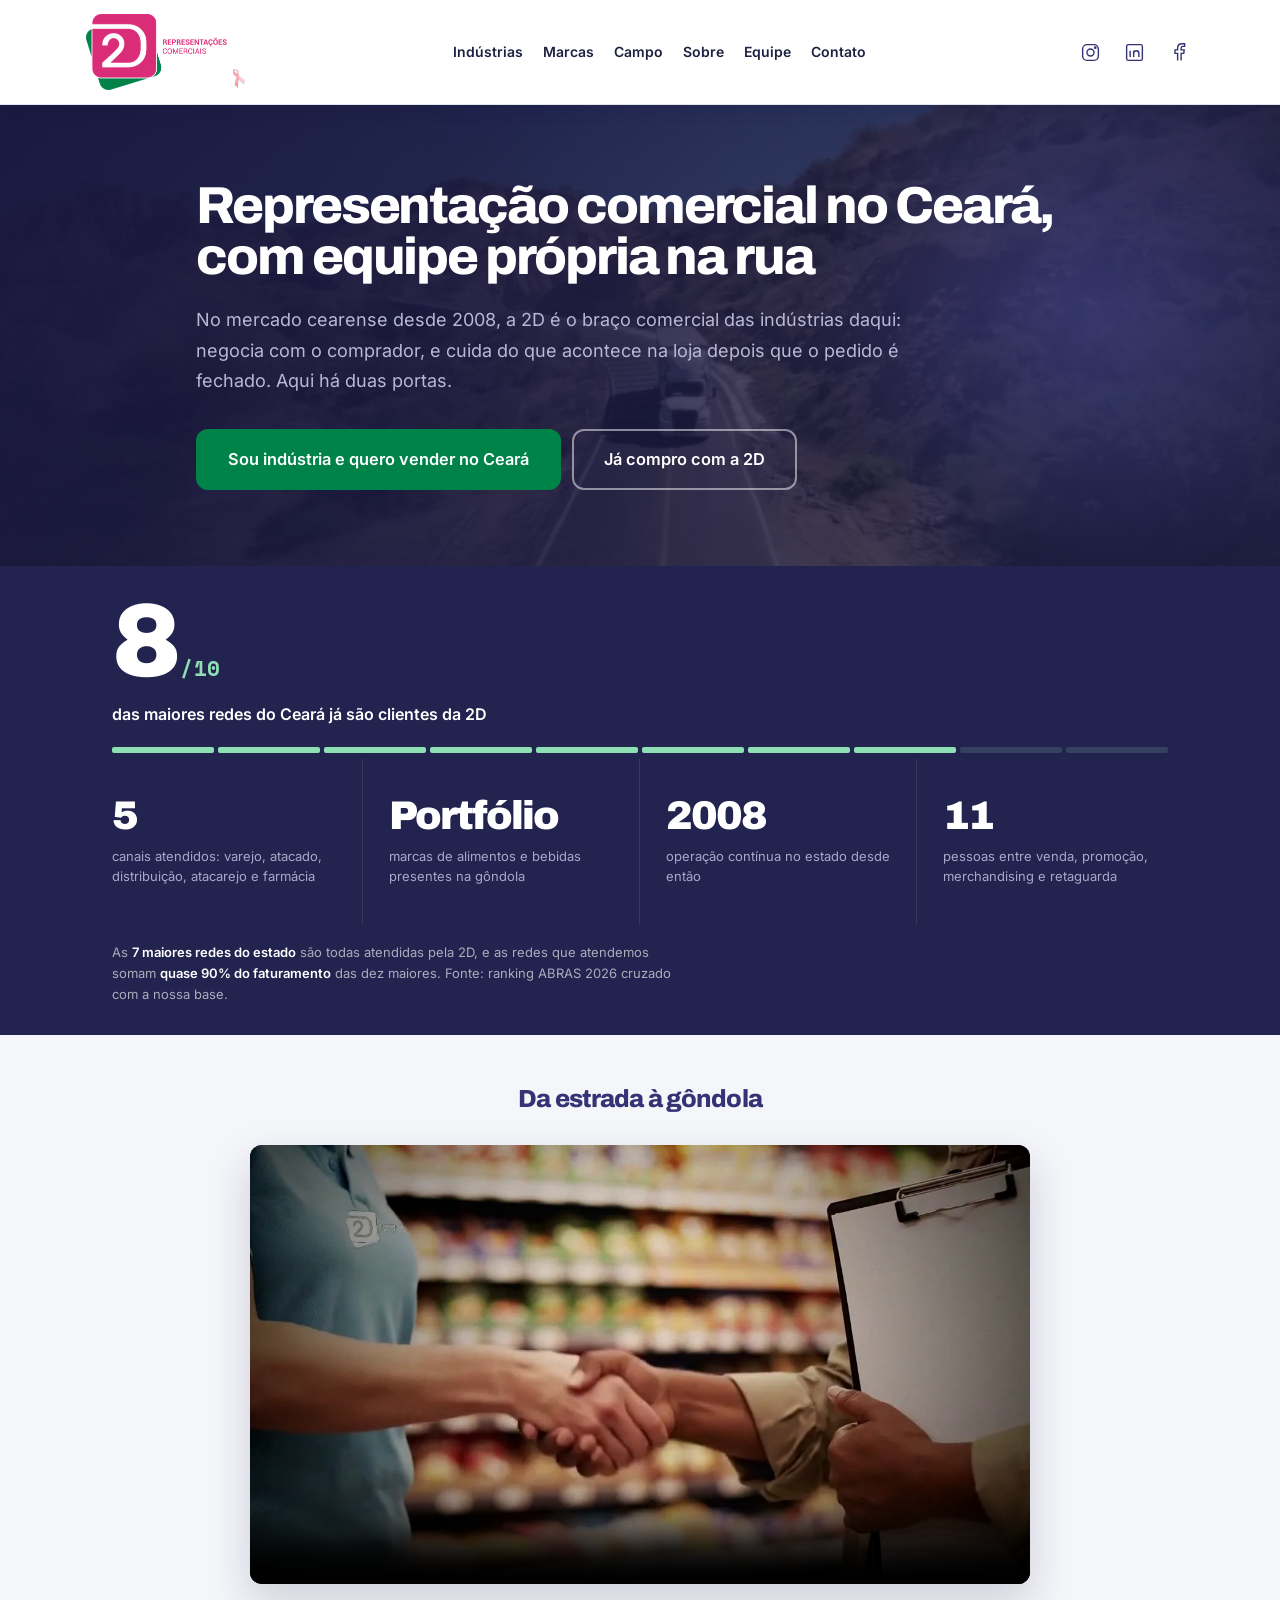
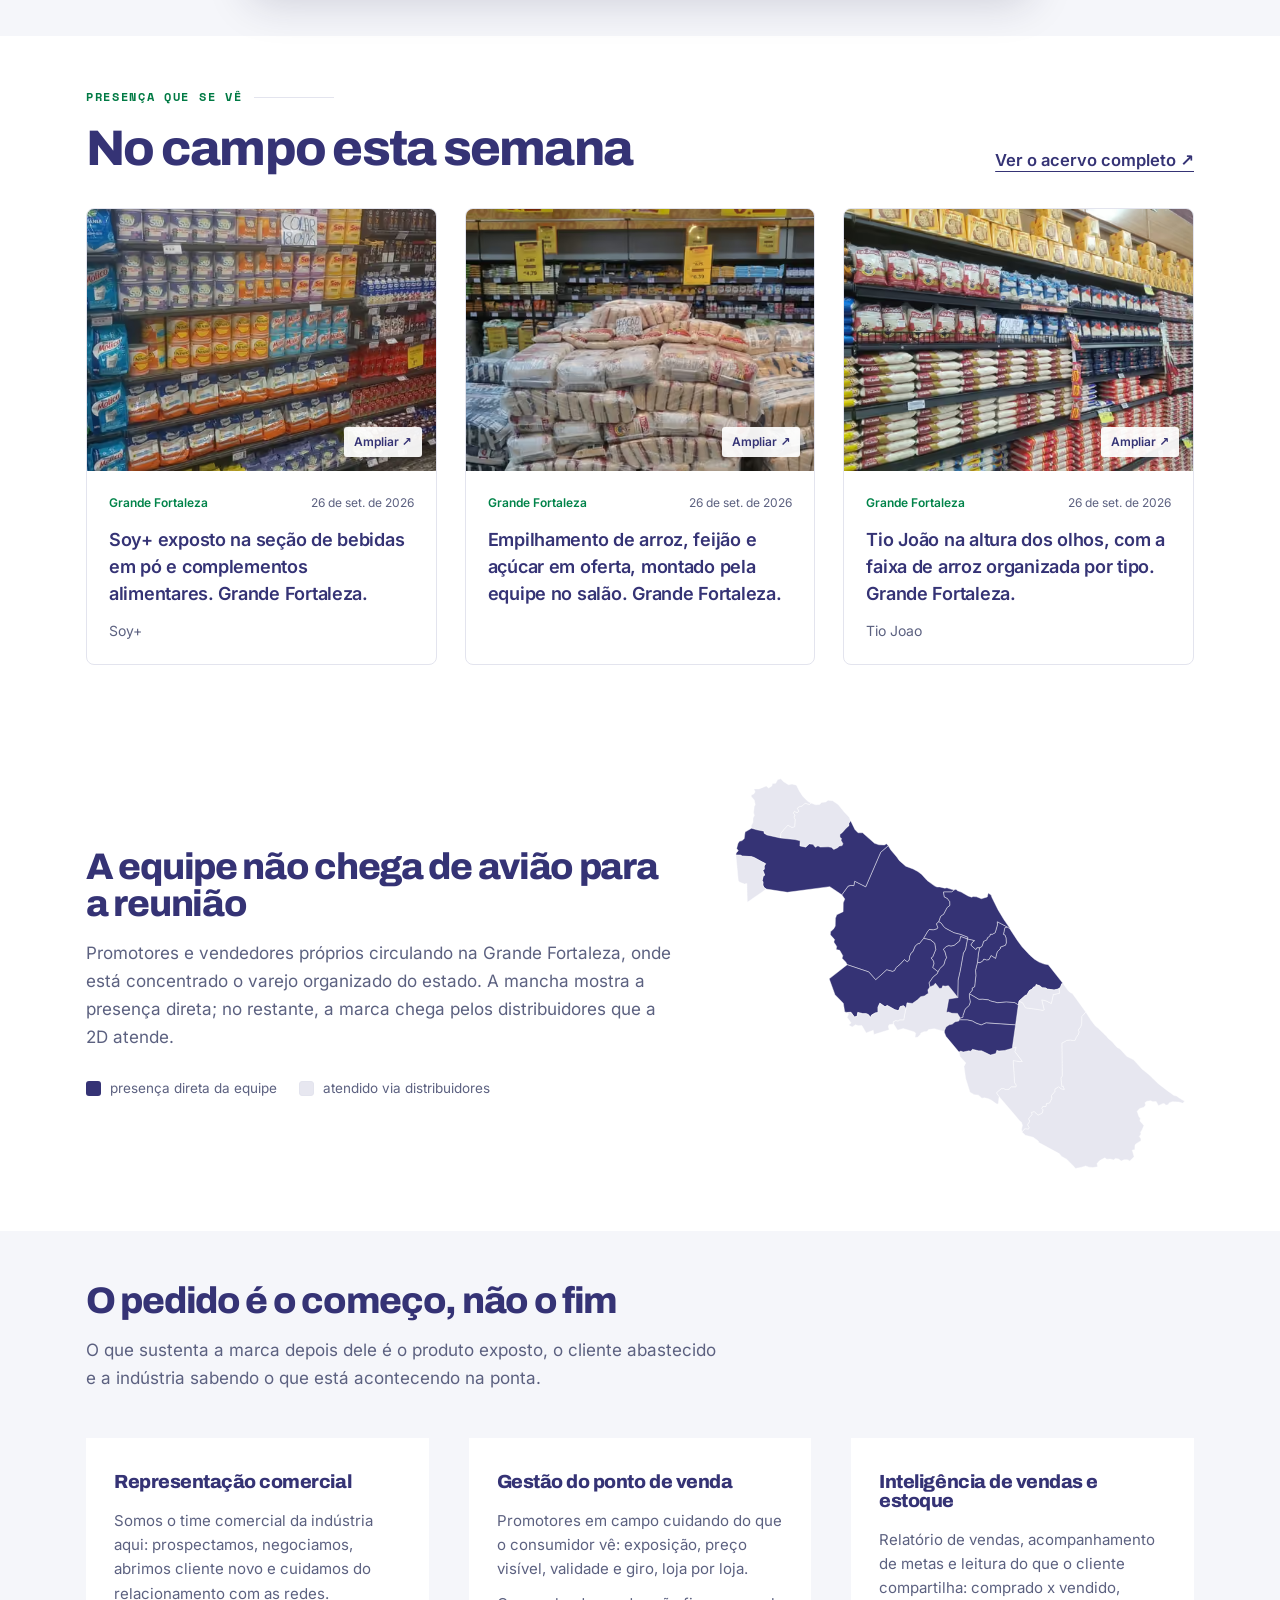
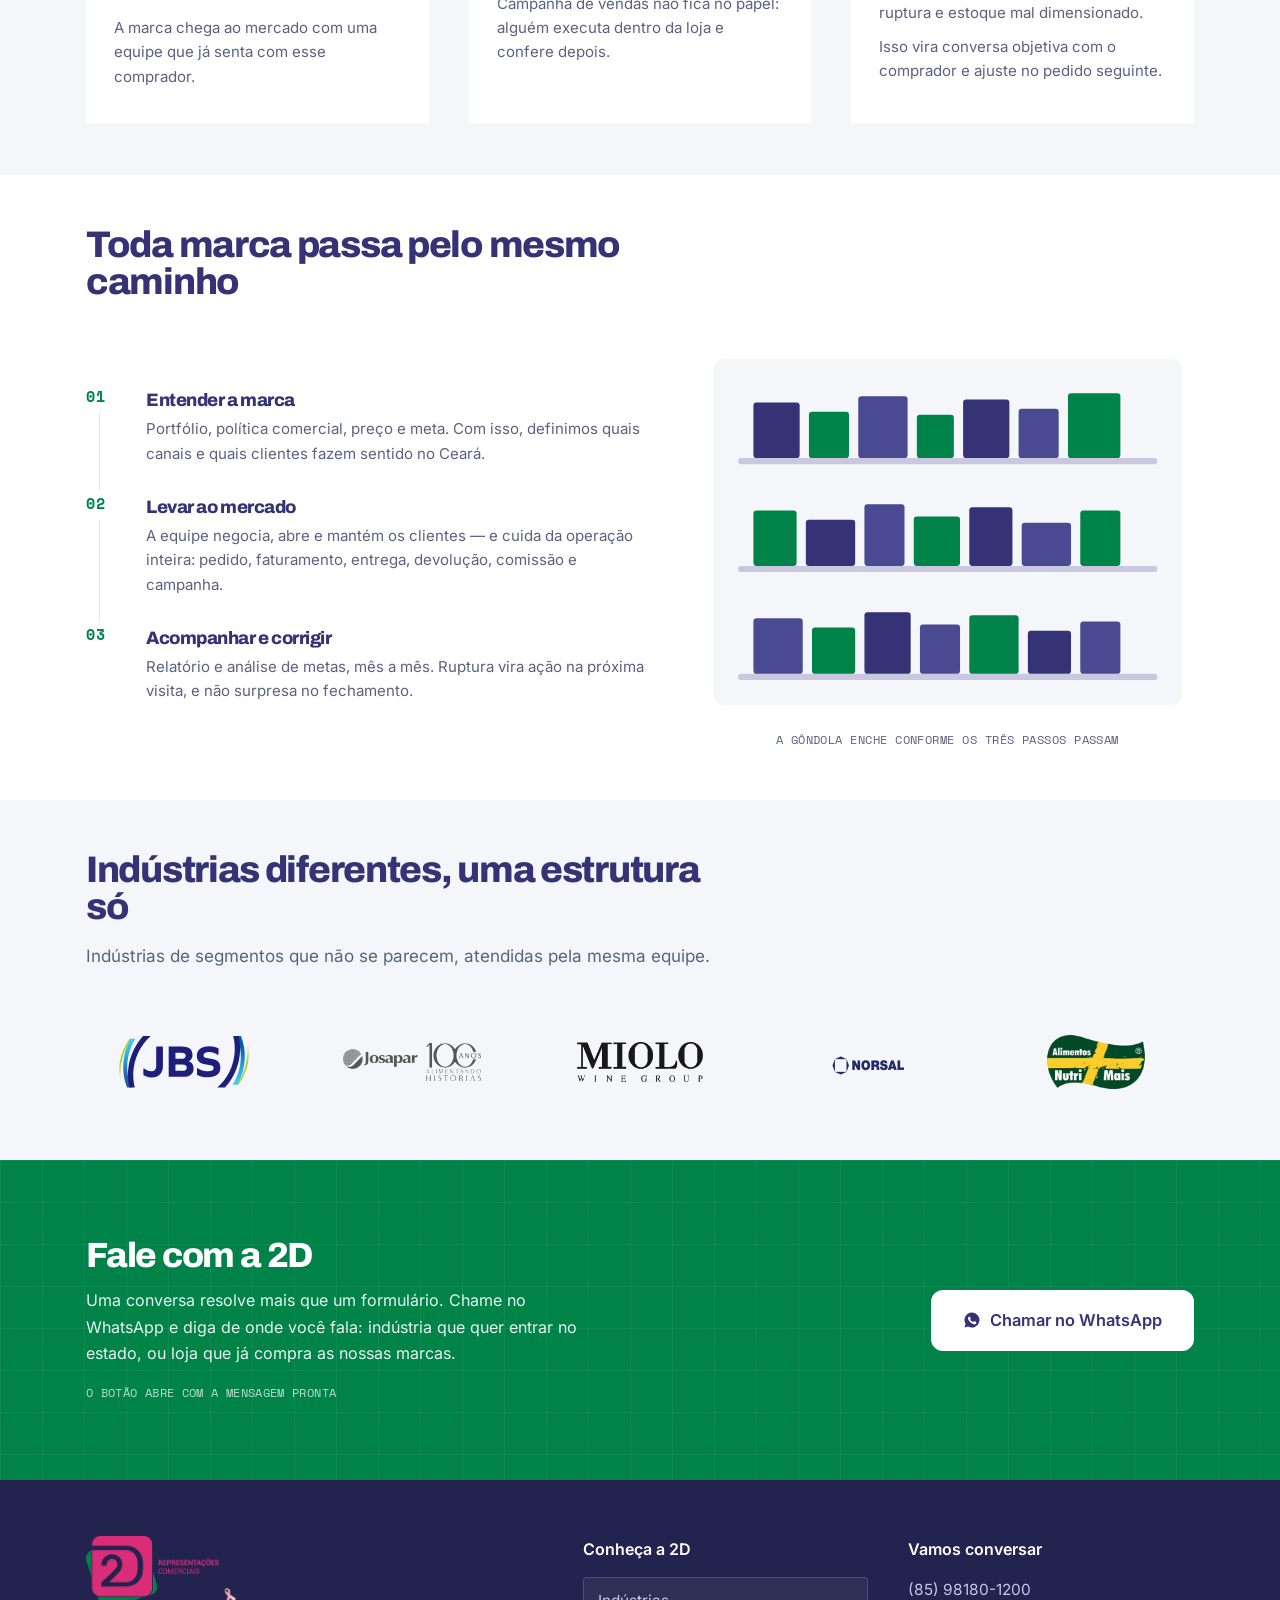
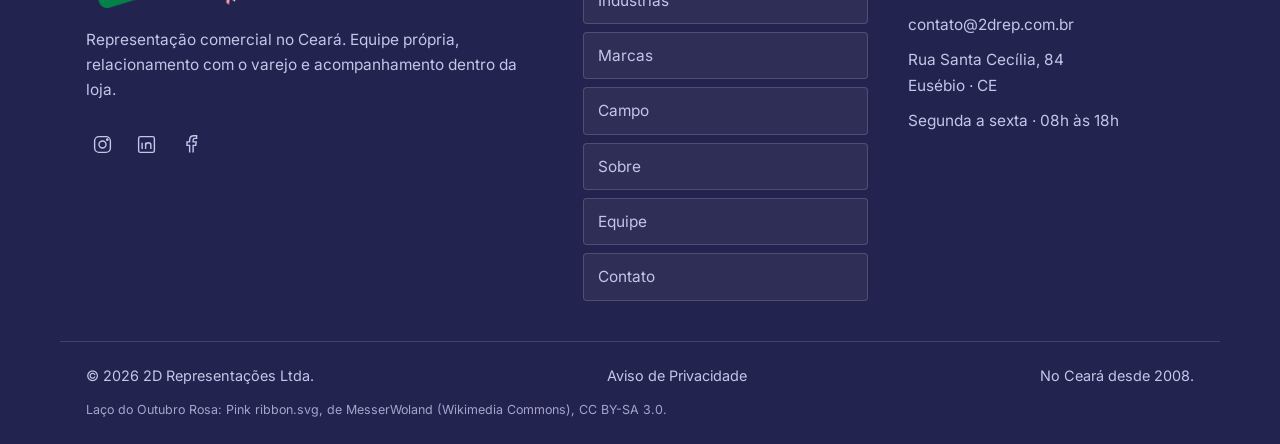
==== commit 6026a48a: "Atualiza site institucional" ====
--- a/index.html
+++ b/index.html
@@ -7,7 +7,8 @@
          logo-color.png, que e RETANGULAR (640x349): navegador e buscador espremem
          ou cortam. Agora sao quadrados de verdade, gerados do simbolo em alta
          (marca/logo/png/simbolo-cor.png, 3334px). Os tamanhos sao multiplos de 48
-         porque e o que o Google exige para mostrar o icone ao lado do resultado. --><link rel="icon" type="image/png" sizes="48x48" href="/assets/logo/favicon-48.png"><link rel="icon" type="image/png" sizes="96x96" href="/assets/logo/favicon-96.png"><link rel="icon" type="image/png" sizes="192x192" href="/assets/logo/favicon-192.png"><link rel="apple-touch-icon" href="/assets/logo/apple-touch-icon.png"><!-- A logo do cabecalho e WEBP SEM PERDA de 320x175 (13,6 KB). Era o mesmo
+         porque e o que o Google exige para mostrar o icone ao lado do resultado. --><!-- Logos publicas (aba, cabecalho, rodape, JSON-LD) vem de src/lib/tema.ts:
+         uma chave so liga e desliga o tema sazonal (Outubro Rosa 2026, ate 01/11). --><link rel="icon" type="image/png" sizes="48x48" href="/assets/logo/outubro-rosa/favicon-48.png"><link rel="icon" type="image/png" sizes="96x96" href="/assets/logo/outubro-rosa/favicon-96.png"><link rel="icon" type="image/png" sizes="192x192" href="/assets/logo/outubro-rosa/favicon-192.png"><link rel="apple-touch-icon" href="/assets/logo/outubro-rosa/apple-touch-icon.png"><!-- A logo do cabecalho e WEBP SEM PERDA de 320x175 (13,6 KB). Era o mesmo
          logo-color.png de 640x349 e 48,6 KB, que a home baixava inteiro para
          exibir 139px de largura (CSS: .logo{height:76px}) — 35 KB gastos em
          pixel que ninguem ve. O PNG continua no disco porque e ele que o
@@ -20,7 +21,7 @@
          tecla) ou apos 5 s — o que vier antes. Assim o diretor no 4G recebe a pagina
          inteira antes do pixel, e a home continua dentro do teto de 1 MB da spec
          (tests/test-orcamento.mjs mede ate o networkidle). O fbq() enfileira
-         chamadas ate o script chegar, entao o PageView nao se perde. --><script type="module">(function(e,t,n,r,i,a,o){if(e.fbq)return;i=e.fbq=function(){i.callMethod?i.callMethod.apply(i,arguments):i.queue.push(arguments)},e._fbq||=i,i.push=i,i.loaded=!0,i.version=`2.0`,i.queue=[];var s=!1;function c(){s||(s=!0,a=t.createElement(n),a.async=!0,a.src=r,o=t.getElementsByTagName(n)[0],o.parentNode.insertBefore(a,o))}[`scroll`,`pointerdown`,`touchstart`,`keydown`].forEach(function(t){e.addEventListener(t,c,{once:!0,passive:!0})}),e.setTimeout(c,5e3)})(window,document,`script`,`https://connect.facebook.net/en_US/fbevents.js`),fbq(`init`,`1395801758838823`),fbq(`track`,`PageView`);</script><noscript><img height="1" width="1" style="display:none" alt="" src="https://www.facebook.com/tr?id=1395801758838823&ev=PageView&noscript=1"></noscript><script type="application/ld+json">{"@context":"https://schema.org","@type":"Organization","name":"2D Representações","legalName":"2D Representações LTDA","url":"https://2drep.com.br","logo":"https://2drep.com.br/assets/logo/logo-color.png","image":"https://2drep.com.br/assets/logo/favicon-192.png","email":"contato@2drep.com.br","telephone":"+5585981801200","foundingDate":"2008","description":"Representacao comercial no Ceara: o braco comercial das industrias dentro do varejo, atacado, distribuicao, atacarejo e farmacias do estado.","address":{"@type":"PostalAddress","streetAddress":"Rua Santa Cecília, 84","addressLocality":"Eusébio","addressRegion":"CE","postalCode":"61760-000","addressCountry":"BR"},"areaServed":{"@type":"State","name":"Ceara"},"sameAs":["https://instagram.com/2drepres","https://www.linkedin.com/company/2drepres/","https://www.facebook.com/profile.php?id=61594131366941"]}</script><meta name="astro-view-transitions-enabled" content="true"><meta name="astro-view-transitions-fallback" content="animate"><script type="module" src="/_astro/ClientRouter.astro_astro_type_script_index_0_lang.CYDbzu1r.js"></script><link rel="stylesheet" href="/_astro/Base.CYRR868E.css"></head><body><a class="skip-link" href="#conteudo">Pular para o conteúdo</a><header class="site-header"><div class="container header-inner"><a class="logo-link" href="/index.html" aria-label="2D Representações — início"><img class="logo" src="/assets/logo/logo-color.webp" alt="2D Representações" width="320" height="175"></a><button class="menu-toggle" aria-controls="navegacao" aria-expanded="false" hidden>Menu <span aria-hidden="true">☰</span></button><nav class="main-nav" id="navegacao" aria-label="Navegação principal"><a href="/industrias.html">Indústrias</a><a href="/marcas.html">Marcas</a><a href="/campo.html">Campo</a><a href="/sobre.html">Sobre</a><a href="/equipe.html">Equipe</a><a href="/contato.html">Contato</a></nav><div class="header-redes"><div class="redes" aria-label="Redes sociais da 2D"><a href="https://instagram.com/2drepres" aria-label="Instagram" target="_blank" rel="noopener noreferrer"><svg viewBox="0 0 24 24" fill="none" stroke="currentColor" stroke-width="1.6" aria-hidden="true"><rect x="3" y="3" width="18" height="18" rx="5"/><circle cx="12" cy="12" r="4"/><circle cx="17.5" cy="6.5" r=".8"/></svg></a><a href="https://www.linkedin.com/company/2drepres/" aria-label="LinkedIn" target="_blank" rel="noopener noreferrer"><svg viewBox="0 0 24 24" fill="none" stroke="currentColor" stroke-width="1.6" aria-hidden="true"><rect x="3" y="3" width="18" height="18" rx="2"/><path d="M7 10v7m0-10v.1M11 17v-7m0 3c0-4 6-4 6 0v4"/></svg></a><a href="https://www.facebook.com/profile.php?id=61594131366941" aria-label="Facebook" target="_blank" rel="noopener noreferrer"><svg viewBox="0 0 24 24" fill="none" stroke="currentColor" stroke-width="1.6" aria-hidden="true"><path d="M15 21v-8h3l.5-4H15V7c0-1 .5-2 2-2h2V2h-3c-3 0-5 2-5 5v2H8v4h3v8"/></svg></a></div></div></div></header><main id="conteudo" tabindex="-1"><section class="hero">
+         chamadas ate o script chegar, entao o PageView nao se perde. --><script type="module">(function(e,t,n,r,i,a,o){if(e.fbq)return;i=e.fbq=function(){i.callMethod?i.callMethod.apply(i,arguments):i.queue.push(arguments)},e._fbq||=i,i.push=i,i.loaded=!0,i.version=`2.0`,i.queue=[];var s=!1;function c(){s||(s=!0,a=t.createElement(n),a.async=!0,a.src=r,o=t.getElementsByTagName(n)[0],o.parentNode.insertBefore(a,o))}[`scroll`,`pointerdown`,`touchstart`,`keydown`].forEach(function(t){e.addEventListener(t,c,{once:!0,passive:!0})}),e.setTimeout(c,5e3)})(window,document,`script`,`https://connect.facebook.net/en_US/fbevents.js`),fbq(`init`,`1395801758838823`),fbq(`track`,`PageView`);</script><noscript><img height="1" width="1" style="display:none" alt="" src="https://www.facebook.com/tr?id=1395801758838823&ev=PageView&noscript=1"></noscript><script type="application/ld+json">{"@context":"https://schema.org","@type":"Organization","name":"2D Representações","legalName":"2D Representações LTDA","url":"https://2drep.com.br","logo":"https://2drep.com.br/assets/logo/outubro-rosa/logo.png","image":"https://2drep.com.br/assets/logo/outubro-rosa/favicon-192.png","email":"contato@2drep.com.br","telephone":"+5585981801200","foundingDate":"2008","description":"Representacao comercial no Ceara: o braco comercial das industrias dentro do varejo, atacado, distribuicao, atacarejo e farmacias do estado.","address":{"@type":"PostalAddress","streetAddress":"Rua Santa Cecília, 84","addressLocality":"Eusébio","addressRegion":"CE","postalCode":"61760-000","addressCountry":"BR"},"areaServed":{"@type":"State","name":"Ceara"},"sameAs":["https://instagram.com/2drepres","https://www.linkedin.com/company/2drepres/","https://www.facebook.com/profile.php?id=61594131366941"]}</script><meta name="astro-view-transitions-enabled" content="true"><meta name="astro-view-transitions-fallback" content="animate"><script type="module" src="/_astro/ClientRouter.astro_astro_type_script_index_0_lang.CYDbzu1r.js"></script><link rel="stylesheet" href="/_astro/Base.eDkZZ_Z4.css"></head><body><a class="skip-link" href="#conteudo">Pular para o conteúdo</a><header class="site-header"><div class="container header-inner"><a class="logo-link" href="/index.html" aria-label="2D Representações — início"><img class="logo" src="/assets/logo/outubro-rosa/logo.webp" alt="2D Representações" width="317" height="152"></a><button class="menu-toggle" aria-controls="navegacao" aria-expanded="false" hidden>Menu <span aria-hidden="true">☰</span></button><nav class="main-nav" id="navegacao" aria-label="Navegação principal"><a href="/industrias.html">Indústrias</a><a href="/marcas.html">Marcas</a><a href="/campo.html">Campo</a><a href="/sobre.html">Sobre</a><a href="/equipe.html">Equipe</a><a href="/contato.html">Contato</a></nav><div class="header-redes"><div class="redes" aria-label="Redes sociais da 2D"><a href="https://instagram.com/2drepres" aria-label="Instagram" target="_blank" rel="noopener noreferrer"><svg viewBox="0 0 24 24" fill="none" stroke="currentColor" stroke-width="1.6" aria-hidden="true"><rect x="3" y="3" width="18" height="18" rx="5"/><circle cx="12" cy="12" r="4"/><circle cx="17.5" cy="6.5" r=".8"/></svg></a><a href="https://www.linkedin.com/company/2drepres/" aria-label="LinkedIn" target="_blank" rel="noopener noreferrer"><svg viewBox="0 0 24 24" fill="none" stroke="currentColor" stroke-width="1.6" aria-hidden="true"><rect x="3" y="3" width="18" height="18" rx="2"/><path d="M7 10v7m0-10v.1M11 17v-7m0 3c0-4 6-4 6 0v4"/></svg></a><a href="https://www.facebook.com/profile.php?id=61594131366941" aria-label="Facebook" target="_blank" rel="noopener noreferrer"><svg viewBox="0 0 24 24" fill="none" stroke="currentColor" stroke-width="1.6" aria-hidden="true"><path d="M15 21v-8h3l.5-4H15V7c0-1 .5-2 2-2h2V2h-3c-3 0-5 2-5 5v2H8v4h3v8"/></svg></a></div></div></div></header><main id="conteudo" tabindex="-1"><section class="hero">
     <!-- O filme de 15 s (cenas 1, 4 e 6) roda atras do topo, mudo e em loop.
          preload="none": o video so comeca a baixar quando interacoes.ts manda
          tocar, depois do load — o LCP continua sendo o h1, nao o video. Sem JS,
@@ -210,4 +211,4 @@
         Chamar no WhatsApp
       </a>
     </div>
-  </section></main><footer class="site-footer"><div class="container footer-top"><div class="footer-brand"><a href="/index.html"><img src="/assets/logo/logo-white.png" alt="2D Representações" class="logo-footer" width="190" height="70" loading="lazy"></a><p>Representação comercial no Ceará. Equipe própria, relacionamento com o varejo e acompanhamento dentro da loja.</p><div class="redes" aria-label="Redes sociais da 2D"><a href="https://instagram.com/2drepres" aria-label="Instagram" target="_blank" rel="noopener noreferrer"><svg viewBox="0 0 24 24" fill="none" stroke="currentColor" stroke-width="1.6" aria-hidden="true"><rect x="3" y="3" width="18" height="18" rx="5"/><circle cx="12" cy="12" r="4"/><circle cx="17.5" cy="6.5" r=".8"/></svg></a><a href="https://www.linkedin.com/company/2drepres/" aria-label="LinkedIn" target="_blank" rel="noopener noreferrer"><svg viewBox="0 0 24 24" fill="none" stroke="currentColor" stroke-width="1.6" aria-hidden="true"><rect x="3" y="3" width="18" height="18" rx="2"/><path d="M7 10v7m0-10v.1M11 17v-7m0 3c0-4 6-4 6 0v4"/></svg></a><a href="https://www.facebook.com/profile.php?id=61594131366941" aria-label="Facebook" target="_blank" rel="noopener noreferrer"><svg viewBox="0 0 24 24" fill="none" stroke="currentColor" stroke-width="1.6" aria-hidden="true"><path d="M15 21v-8h3l.5-4H15V7c0-1 .5-2 2-2h2V2h-3c-3 0-5 2-5 5v2H8v4h3v8"/></svg></a></div></div><div class="footer-col"><p class="footer-title">Conheça a 2D</p><ul class="footer-list footer-nav"><li><a href="/industrias.html">Indústrias</a></li><li><a href="/marcas.html">Marcas</a></li><li><a href="/campo.html">Campo</a></li><li><a href="/sobre.html">Sobre</a></li><li><a href="/equipe.html">Equipe</a></li><li><a href="/contato.html">Contato</a></li></ul></div><div class="footer-col"><p class="footer-title">Vamos conversar</p><ul class="footer-list"><li><a href="https://wa.me/5585981801200">(85) 98180-1200</a></li><li><a href="mailto:contato@2drep.com.br">contato@2drep.com.br</a></li><li>Rua Santa Cecília, 84<br>Eusébio · CE</li><li>Segunda a sexta · 08h às 18h</li></ul></div></div><div class="container footer-bottom"><p>© 2026 2D Representações Ltda.</p><p><a href="/privacidade.html">Aviso de Privacidade</a></p><p>No Ceará desde 2008.</p></div></footer><dialog id="foto-ampliada" class="foto-dialog" aria-label="Foto de campo ampliada"><form method="dialog"><button>Fechar ×</button></form><figure><img alt=""><figcaption></figcaption></figure></dialog><script type="module">var e;function t(){e?.abort(),e=new AbortController;let{signal:t}=e,n=document.querySelector(`.menu-toggle`),r=document.querySelector(`#navegacao`);if(n&&r){n.hidden=!1,document.documentElement.classList.add(`menu-pronto`);let e=()=>{n.setAttribute(`aria-expanded`,`false`),r.classList.remove(`aberto`)};n.addEventListener(`click`,()=>{let e=n.getAttribute(`aria-expanded`)!==`true`;n.setAttribute(`aria-expanded`,String(e)),r.classList.toggle(`aberto`,e)},{signal:t}),document.addEventListener(`keydown`,t=>{t.key===`Escape`&&(e(),n.focus())},{signal:t}),r.addEventListener(`click`,e,{signal:t})}let i=document.querySelector(`[data-filtros]`);if(i){i.hidden=!1;let e=i.querySelector(`[name=praca]`),n=i.querySelector(`[name=marca]`),r=i.querySelector(`[role=status]`),a=[...document.querySelectorAll(`[data-peca]`)],o=(t=!0)=>{let i=0;for(let t of a){let r=JSON.parse(t.dataset.marcas||`[]`);t.hidden=!!(e.value&&t.dataset.praca!==e.value||n.value&&!r.includes(n.value)),t.hidden||i++}document.querySelectorAll(`[data-mes]`).forEach(e=>{e.hidden=!e.querySelector(`[data-peca]:not([hidden])`)});let o=document.querySelector(`.sem-resultado`);if(o&&(o.hidden=i>0),r.textContent=`${i} ${i===1?`registro`:`registros`}`,t){let t=new URL(location.href);for(let r of[e,n])r.value?t.searchParams.set(r.name,r.value):t.searchParams.delete(r.name);t.href!==location.href&&history.pushState({},``,t)}},s=()=>{let t=new URLSearchParams(location.search);for(let r of[e,n]){let e=t.get(r.name)||``;r.value=[...r.options].some(t=>t.value===e)?e:``}o(!1)};i.addEventListener(`change`,()=>o(),{signal:t}),i.addEventListener(`submit`,e=>{e.preventDefault(),o()},{signal:t}),i.addEventListener(`reset`,()=>{e.value=``,n.value=``,o()},{signal:t}),window.addEventListener(`popstate`,s,{signal:t}),s()}document.querySelectorAll(`[data-foto]`).forEach(e=>{e.addEventListener(`click`,t=>{if(t.ctrlKey||t.metaKey||t.shiftKey||t.altKey)return;let n=document.querySelector(`#foto-ampliada`),r=e.querySelector(`img`);if(!n||!r)return;t.preventDefault();let i=n.querySelector(`img`);i.src=r.currentSrc||r.src,i.alt=r.alt,n.querySelector(`figcaption`).textContent=r.alt,n.showModal()},{signal:t})});let a=document.querySelector(`#foto-ampliada`);a?.addEventListener(`click`,e=>{e.target===a&&a.close()},{signal:t}),document.addEventListener(`click`,e=>{let t=e.target instanceof Element?e.target.closest(`a[href]`):null;if(!t)return;let n=t.getAttribute(`href`)||``,r=n.startsWith(`mailto:`)?`email`:n.startsWith(`tel:`)?`telefone`:/^https?:\/\/(wa\.me|api\.whatsapp\.com)\//.test(n)?`whatsapp`:``;if(!r)return;let i=`sem texto`;if(r===`whatsapp`)try{i=new URL(n,location.href).searchParams.get(`text`)?.slice(0,60)||`sem texto`}catch{}let a={metodo:r,pagina:location.pathname,marcador:i},o=window;o.gtag?o.gtag(`event`,`generate_lead`,a):(o.dataLayer=o.dataLayer||[]).push([`event`,`generate_lead`,a]),o.fbq?.(`trackCustom`,`Contato`,a)},{signal:t,capture:!0});let o=document.querySelector(`#hero-video`);if(o&&!matchMedia(`(prefers-reduced-motion: reduce)`).matches){let e=()=>o.play().then(()=>!0).catch(()=>!1),n=async()=>{if(o.preload=`auto`,await e())return;let n=async()=>{await e()&&i()},r=[`pointerdown`,`touchstart`,`scroll`,`keydown`],i=()=>r.forEach(e=>window.removeEventListener(e,n));r.forEach(e=>window.addEventListener(e,n,{passive:!0,signal:t}))};document.readyState===`complete`?n():window.addEventListener(`load`,n,{once:!0,signal:t})}}document.addEventListener(`astro:page-load`,t),document.addEventListener(`astro:before-swap`,()=>e?.abort());</script></body></html>+  </section></main><footer class="site-footer"><div class="container footer-top"><div class="footer-brand"><a href="/index.html"><img src="/assets/logo/outubro-rosa/logo.webp" alt="2D Representações" class="logo-footer" width="317" height="152" loading="lazy"></a><p>Representação comercial no Ceará. Equipe própria, relacionamento com o varejo e acompanhamento dentro da loja.</p><div class="redes" aria-label="Redes sociais da 2D"><a href="https://instagram.com/2drepres" aria-label="Instagram" target="_blank" rel="noopener noreferrer"><svg viewBox="0 0 24 24" fill="none" stroke="currentColor" stroke-width="1.6" aria-hidden="true"><rect x="3" y="3" width="18" height="18" rx="5"/><circle cx="12" cy="12" r="4"/><circle cx="17.5" cy="6.5" r=".8"/></svg></a><a href="https://www.linkedin.com/company/2drepres/" aria-label="LinkedIn" target="_blank" rel="noopener noreferrer"><svg viewBox="0 0 24 24" fill="none" stroke="currentColor" stroke-width="1.6" aria-hidden="true"><rect x="3" y="3" width="18" height="18" rx="2"/><path d="M7 10v7m0-10v.1M11 17v-7m0 3c0-4 6-4 6 0v4"/></svg></a><a href="https://www.facebook.com/profile.php?id=61594131366941" aria-label="Facebook" target="_blank" rel="noopener noreferrer"><svg viewBox="0 0 24 24" fill="none" stroke="currentColor" stroke-width="1.6" aria-hidden="true"><path d="M15 21v-8h3l.5-4H15V7c0-1 .5-2 2-2h2V2h-3c-3 0-5 2-5 5v2H8v4h3v8"/></svg></a></div></div><div class="footer-col"><p class="footer-title">Conheça a 2D</p><ul class="footer-list footer-nav"><li><a href="/industrias.html">Indústrias</a></li><li><a href="/marcas.html">Marcas</a></li><li><a href="/campo.html">Campo</a></li><li><a href="/sobre.html">Sobre</a></li><li><a href="/equipe.html">Equipe</a></li><li><a href="/contato.html">Contato</a></li></ul></div><div class="footer-col"><p class="footer-title">Vamos conversar</p><ul class="footer-list"><li><a href="https://wa.me/5585981801200">(85) 98180-1200</a></li><li><a href="mailto:contato@2drep.com.br">contato@2drep.com.br</a></li><li>Rua Santa Cecília, 84<br>Eusébio · CE</li><li>Segunda a sexta · 08h às 18h</li></ul></div></div><div class="container footer-bottom"><p>© 2026 2D Representações Ltda.</p><p><a href="/privacidade.html">Aviso de Privacidade</a></p><p>No Ceará desde 2008.</p></div><p class="container footer-credito">Laço do Outubro Rosa: <a href="https://commons.wikimedia.org/wiki/File:Pink_ribbon.svg" target="_blank" rel="noopener noreferrer">Pink ribbon.svg</a>, de MesserWoland (Wikimedia Commons), <a href="https://creativecommons.org/licenses/by-sa/3.0/" target="_blank" rel="noopener noreferrer">CC BY-SA 3.0</a>.</p></footer><dialog id="foto-ampliada" class="foto-dialog" aria-label="Foto de campo ampliada"><form method="dialog"><button>Fechar ×</button></form><figure><img alt=""><figcaption></figcaption></figure></dialog><script type="module">var e;function t(){e?.abort(),e=new AbortController;let{signal:t}=e,n=document.querySelector(`.menu-toggle`),r=document.querySelector(`#navegacao`);if(n&&r){n.hidden=!1,document.documentElement.classList.add(`menu-pronto`);let e=()=>{n.setAttribute(`aria-expanded`,`false`),r.classList.remove(`aberto`)};n.addEventListener(`click`,()=>{let e=n.getAttribute(`aria-expanded`)!==`true`;n.setAttribute(`aria-expanded`,String(e)),r.classList.toggle(`aberto`,e)},{signal:t}),document.addEventListener(`keydown`,t=>{t.key===`Escape`&&(e(),n.focus())},{signal:t}),r.addEventListener(`click`,e,{signal:t})}let i=document.querySelector(`[data-filtros]`);if(i){i.hidden=!1;let e=i.querySelector(`[name=praca]`),n=i.querySelector(`[name=marca]`),r=i.querySelector(`[role=status]`),a=[...document.querySelectorAll(`[data-peca]`)],o=(t=!0)=>{let i=0;for(let t of a){let r=JSON.parse(t.dataset.marcas||`[]`);t.hidden=!!(e.value&&t.dataset.praca!==e.value||n.value&&!r.includes(n.value)),t.hidden||i++}document.querySelectorAll(`[data-mes]`).forEach(e=>{e.hidden=!e.querySelector(`[data-peca]:not([hidden])`)});let o=document.querySelector(`.sem-resultado`);if(o&&(o.hidden=i>0),r.textContent=`${i} ${i===1?`registro`:`registros`}`,t){let t=new URL(location.href);for(let r of[e,n])r.value?t.searchParams.set(r.name,r.value):t.searchParams.delete(r.name);t.href!==location.href&&history.pushState({},``,t)}},s=()=>{let t=new URLSearchParams(location.search);for(let r of[e,n]){let e=t.get(r.name)||``;r.value=[...r.options].some(t=>t.value===e)?e:``}o(!1)};i.addEventListener(`change`,()=>o(),{signal:t}),i.addEventListener(`submit`,e=>{e.preventDefault(),o()},{signal:t}),i.addEventListener(`reset`,()=>{e.value=``,n.value=``,o()},{signal:t}),window.addEventListener(`popstate`,s,{signal:t}),s()}document.querySelectorAll(`[data-foto]`).forEach(e=>{e.addEventListener(`click`,t=>{if(t.ctrlKey||t.metaKey||t.shiftKey||t.altKey)return;let n=document.querySelector(`#foto-ampliada`),r=e.querySelector(`img`);if(!n||!r)return;t.preventDefault();let i=n.querySelector(`img`);i.src=r.currentSrc||r.src,i.alt=r.alt,n.querySelector(`figcaption`).textContent=r.alt,n.showModal()},{signal:t})});let a=document.querySelector(`#foto-ampliada`);a?.addEventListener(`click`,e=>{e.target===a&&a.close()},{signal:t}),document.addEventListener(`click`,e=>{let t=e.target instanceof Element?e.target.closest(`a[href]`):null;if(!t)return;let n=t.getAttribute(`href`)||``,r=n.startsWith(`mailto:`)?`email`:n.startsWith(`tel:`)?`telefone`:/^https?:\/\/(wa\.me|api\.whatsapp\.com)\//.test(n)?`whatsapp`:``;if(!r)return;let i=`sem texto`;if(r===`whatsapp`)try{i=new URL(n,location.href).searchParams.get(`text`)?.slice(0,60)||`sem texto`}catch{}let a={metodo:r,pagina:location.pathname,marcador:i},o=window;o.gtag?o.gtag(`event`,`generate_lead`,a):(o.dataLayer=o.dataLayer||[]).push([`event`,`generate_lead`,a]),o.fbq?.(`trackCustom`,`Contato`,a)},{signal:t,capture:!0});let o=document.querySelector(`#hero-video`);if(o&&!matchMedia(`(prefers-reduced-motion: reduce)`).matches){let e=()=>o.play().then(()=>!0).catch(()=>!1),n=async()=>{if(o.preload=`auto`,await e())return;let n=async()=>{await e()&&i()},r=[`pointerdown`,`touchstart`,`scroll`,`keydown`],i=()=>r.forEach(e=>window.removeEventListener(e,n));r.forEach(e=>window.addEventListener(e,n,{passive:!0,signal:t}))};document.readyState===`complete`?n():window.addEventListener(`load`,n,{once:!0,signal:t})}}document.addEventListener(`astro:page-load`,t),document.addEventListener(`astro:before-swap`,()=>e?.abort());</script></body></html>
--- a/_astro/Base.eDkZZ_Z4.css
+++ b/_astro/Base.eDkZZ_Z4.css
@@ -0,0 +1 @@
+.astro-route-announcer{clip:rect(0 0 0 0);clip-path:inset(50%);white-space:nowrap;width:1px;height:1px;position:absolute;top:0;left:0;overflow:hidden}@font-face{font-family:Archivo;src:url(/assets/fonts/archivo-800.woff2)format("woff2");font-weight:800;font-style:normal;font-display:swap}@font-face{font-family:Archivo;src:url(/assets/fonts/archivo-900.woff2)format("woff2");font-weight:900;font-style:normal;font-display:swap}@font-face{font-family:Inter;src:url(/assets/fonts/inter-400.woff2)format("woff2");font-weight:400;font-style:normal;font-display:swap}@font-face{font-family:Inter;src:url(/assets/fonts/inter-600.woff2)format("woff2");font-weight:600;font-style:normal;font-display:swap}@font-face{font-family:Space Mono;src:url(/assets/fonts/spacemono-400.woff2)format("woff2");font-weight:400;font-style:normal;font-display:swap}@font-face{font-family:Space Mono;src:url(/assets/fonts/spacemono-700.woff2)format("woff2");font-weight:700;font-style:normal;font-display:swap}:root{--navy:#353375;--deep:#1a1940;--deep2:#23234f;--soft:#4a4a93;--green:#008349;--green-d:#00693a;--mint:#8ee0b4;--ink:#1e2140;--muted:#5c6180;--line:#e3e4ee;--paper:#f5f6fa;--white:#fff;--container:1160px;--disp:"Archivo",system-ui,-apple-system,"Segoe UI",sans-serif;--body:"Inter",system-ui,-apple-system,"Segoe UI",sans-serif;--mono:"Space Mono",ui-monospace,"Cascadia Mono",Consolas,monospace;--navy-deep:#23234f;--green-deep:#00693a;--radius:12px;--radius-sm:8px}*{box-sizing:border-box}html{-webkit-text-size-adjust:100%}body{background:var(--white);color:var(--ink);font-family:var(--body);overflow-wrap:break-word;-webkit-font-smoothing:antialiased;margin:0;font-size:16.5px;line-height:1.65}img{max-width:100%}h1,h2,h3,p,ul,ol,figure{margin:0}h1,h2,h3{font-family:var(--disp);color:var(--navy);letter-spacing:-.035em;font-weight:800;line-height:1}a{color:var(--navy)}a:focus-visible,button:focus-visible{outline:3px solid var(--green);outline-offset:3px;border-radius:4px}.container{max-width:var(--container);margin:0 auto;padding:0 26px}.mono{font:700 10.5px/1 var(--mono);letter-spacing:.2em;text-transform:uppercase;color:#007a44;align-items:center;gap:12px;margin-bottom:18px;display:flex}.mono:after{content:"";background:linear-gradient(90deg,#00834973,#0000);flex:1;height:1px}.mono.on-dark{color:var(--mint)}.site-header{z-index:30;background:var(--white);border-bottom:1px solid var(--line);position:sticky;top:0;box-shadow:0 12px 28px -26px #14143cbf}.header-inner{justify-content:space-between;align-items:center;gap:24px;padding-top:14px;padding-bottom:14px;display:flex}.logo-link{line-height:0;display:block}.logo{width:auto;height:76px;display:block}@media (width<=720px){.hero-ctas{flex-direction:column;align-items:stretch}.hero-ctas .btn{text-align:center;justify-content:center;width:100%}.logo{height:68px}}.main-nav{flex-wrap:wrap;gap:6px;display:flex}.main-nav a{border-radius:var(--radius-sm);color:var(--ink);padding:8px 12px;font-size:.94rem;font-weight:600;text-decoration:none;transition:background-color .18s,color .18s;display:block;position:relative}.main-nav a:after{content:"";background:var(--green);transform-origin:0;border-radius:2px;height:2px;transition:transform .18s;position:absolute;bottom:3px;left:12px;right:12px;transform:scaleX(0)}.main-nav a:hover{background:var(--paper);color:var(--navy)}.main-nav a:hover:after{transform:scaleX(1)}.hero{background:var(--deep);color:#fff;padding:84px 0 74px;position:relative;overflow:hidden}.hero:before{content:"";opacity:.34;pointer-events:none;background-image:linear-gradient(#8ee0b421 1px,#0000 1px),linear-gradient(90deg,#8ee0b421 1px,#0000 1px);background-size:42px 42px;animation:30s ease-in-out infinite alternate grade;position:absolute;inset:0;-webkit-mask-image:radial-gradient(120% 95% at 72% 20%,#000 20%,#0000 72%);mask-image:radial-gradient(120% 95% at 72% 20%,#000 20%,#0000 72%)}@keyframes grade{0%{transform:translate(0,0)}to{transform:translate(-42px,-42px)}}.hero:after{content:"";aspect-ratio:1;pointer-events:none;background:radial-gradient(circle,#4a4a938c,#0000 68%);border-radius:50%;width:46%;position:absolute;top:-20%;right:-8%}.hero-inner{max-width:940px;display:block;position:relative}@media (width<=920px){.hero-inner{grid-template-columns:1fr;gap:40px}}.hero h1{color:#fff;letter-spacing:-.04em;font-size:clamp(32px,4.2vw,52px);font-weight:800;line-height:.98}.hero-lead{color:#b9b8d6;max-width:48ch;margin-top:22px;font-size:17px;line-height:1.62}.hero-ctas{flex-wrap:wrap;gap:11px;margin-top:32px;display:flex}.hero-bg{z-index:0;position:absolute;inset:0;overflow:hidden}.hero-bg:after{content:"";background:linear-gradient(97deg,#1a1940f2 0%,#1a1940e6 34%,#1a1940bd 68%,#23234fcc 100%);position:absolute;inset:0}.hero-video{object-fit:cover;filter:saturate(.9);width:100%;height:100%;display:block}.hero:before,.hero:after{z-index:1}.hero-inner{z-index:2}.sec-filme{background:var(--paper)}.filme-wrap{grid-template-columns:.82fr 1.18fr;align-items:center;gap:54px;display:grid}.filme-so{text-align:center}.filme-so .mono{justify-content:center}.filme-so h2{margin-bottom:34px}.filme-so .filme-player{max-width:780px;margin:0 auto}@media (width<=920px){.filme-wrap{grid-template-columns:1fr;gap:32px}}.filme-lead{color:var(--muted);max-width:46ch;margin-top:16px}.filme-etapas{gap:12px;max-width:46ch;margin-top:26px;padding:0;list-style:none;display:grid}.filme-etapas li{color:var(--muted);padding-left:18px;font-size:15.5px;line-height:1.5;position:relative}.filme-etapas li:before{content:"";background:var(--green);border-radius:2px;width:7px;height:7px;position:absolute;top:.62em;left:0}.filme-etapas b{color:var(--ink);font-weight:600}.filme-player{margin:0}.filme-player video{aspect-ratio:16/9;border-radius:var(--radius);background:var(--deep);width:100%;display:block;box-shadow:0 18px 44px #1a19402e}.filme-player figcaption{font-family:var(--mono);letter-spacing:.06em;text-transform:uppercase;color:var(--muted);margin-top:12px;font-size:12px}.instr{padding:34px 26px 6px}.instr .big{font-family:var(--disp);letter-spacing:-.065em;color:#fff;align-items:baseline;gap:6px;font-size:clamp(74px,9vw,104px);font-weight:900;line-height:.8;display:flex}.instr .big em{font:700 .2em/1 var(--mono);color:var(--mint);letter-spacing:.03em;font-style:normal}.instr .lbl{font-family:var(--body);color:#fff;margin-top:20px;font-size:16px;font-weight:600;line-height:1.4}.rulebar{gap:4px;margin-top:22px;display:flex}.rulebar i{background:var(--mint);border-radius:2px;flex:1;height:6px;display:block;transform:scaleY(1)}.rulebar i:nth-child(n+9){background:#8ee0b429}html.js-ok .rulebar i{transform-origin:bottom;background:#8ee0b429;transition:transform .45s cubic-bezier(.3,1.1,.4,1),background-color .45s;transform:scaleY(.4)}html.js-ok .instr.on .rulebar i{transform:scaleY(1)}html.js-ok .instr.on .rulebar i:nth-child(-n+8){background:var(--mint)}.rulebar i:first-child{transition-delay:50ms}.rulebar i:nth-child(2){transition-delay:.11s}.rulebar i:nth-child(3){transition-delay:.17s}.rulebar i:nth-child(4){transition-delay:.23s}.rulebar i:nth-child(5){transition-delay:.29s}.rulebar i:nth-child(6){transition-delay:.35s}.rulebar i:nth-child(7){transition-delay:.41s}.rulebar i:nth-child(8){transition-delay:.47s}.rulebar i:nth-child(9){transition-delay:.53s}.rulebar i:nth-child(10){transition-delay:.59s}.instr .fonte{font:400 11.5px/1.5 var(--mono);color:#8886b5;border-top:1px solid #ffffff24;margin-top:18px;padding-top:16px}.instr .fonte b{color:var(--mint);font-weight:700}.btn{border-radius:var(--radius);padding:15px 30px;font-size:1.02rem;font-weight:700;text-decoration:none;transition:background-color .18s,color .18s,border-color .18s,transform .18s,box-shadow .18s;display:inline-block}.btn:hover{transform:translateY(-2px)}.btn-primary{background:var(--green);color:var(--white);border:2px solid var(--green)}.btn-primary:hover{background:var(--green-deep);border-color:var(--green-deep);box-shadow:0 16px 30px -18px #157a45d9}.btn-secondary{color:var(--white);background:0 0;border:2px solid #ffffff80}.btn-secondary:hover{background:var(--white);color:var(--navy);border-color:var(--white)}.btn-navy{background:var(--navy);color:var(--white);border:2px solid var(--navy)}.btn-navy:hover{background:var(--navy-deep);border-color:var(--navy-deep);box-shadow:0 16px 30px -18px #353375d9}.btn-light{background:var(--white);color:var(--navy);border:2px solid var(--white)}.btn-light:hover{color:var(--white);background:0 0}.link-more{color:var(--navy);border-bottom:2px solid var(--green);padding-bottom:2px;font-weight:700;text-decoration:none;transition:color .18s,transform .18s;display:inline-block}.link-more:hover{color:var(--green-deep);transform:translate(3px)}.section{padding:52px 0}.section-paper{background:var(--paper)}.section-title{letter-spacing:-.035em;font-size:clamp(1.85rem,3vw,2.6rem);font-weight:800}.section-head{grid-template-columns:minmax(0,1fr) minmax(0,1fr);align-items:end;gap:24px 56px;margin-bottom:44px;display:grid}.section-head p{color:var(--muted);max-width:58ch;font-size:1.06rem}.page-head{padding-top:72px;padding-bottom:8px}.page-head h1{letter-spacing:-.038em;max-width:18ch;font-size:clamp(2rem,3.9vw,3rem);font-weight:800;line-height:1.04}.page-head .lead{color:var(--muted);max-width:62ch;margin-top:22px;font-size:1.16rem}.prose p+p{margin-top:18px}.prose{max-width:68ch;color:var(--ink)}.prose strong{color:var(--navy)}.sec{padding:52px 0}.sec-paper{background:var(--paper)}.sec-dark{background:var(--deep2);color:#fff}.sec-head{max-width:64ch;margin-bottom:46px}.sec-head h2{font-size:clamp(26px,2.9vw,37px);font-weight:800}.sec-dark h2{color:#fff}.sec-head p{color:var(--muted);margin-top:16px;font-size:17px}.sec-dark .sec-head p{color:#b9b8d6}html.js-ok .rv{opacity:0;transition:opacity .68s cubic-bezier(.22,.8,.3,1),transform .68s cubic-bezier(.22,.8,.3,1);transform:translateY(20px)}html.js-ok .rv.on{opacity:1;transform:none}.rv.d1{transition-delay:80ms}.rv.d2{transition-delay:.16s}.rv.d3{transition-delay:.24s}.cards{grid-template-columns:repeat(auto-fit,minmax(260px,1fr));gap:22px;display:grid}.cards-2{grid-template-columns:repeat(auto-fit,minmax(320px,1fr))}.cards-4{grid-template-columns:repeat(4,minmax(0,1fr))}.cards-5{grid-template-columns:repeat(5,minmax(0,1fr))}.cards-4 .card{padding:26px 22px}.cards-5 .card{padding:24px 20px}.card{background:var(--white);border:1px solid var(--line);border-radius:var(--radius);padding:28px;transition:transform .18s,box-shadow .18s,border-color .18s}.card:hover{border-color:#cdd0e6;transform:translateY(-3px);box-shadow:0 22px 44px -30px #1e214099}.section-paper .card{box-shadow:0 1px #3533750a}.section-paper .card:hover{box-shadow:0 22px 44px -30px #1e214099}.card h3{margin-bottom:10px;font-size:1.16rem;font-weight:700}.card p{color:var(--muted);font-size:.99rem}.card p+p{margin-top:12px}.card .list-marks{margin-top:16px}.card .btn{margin-top:22px}.icon{width:46px;height:46px;color:var(--green-deep);background:#0083491f;border-radius:10px;justify-content:center;align-items:center;margin-bottom:18px;display:flex}.icon svg{width:24px;height:24px;display:block}.icon-navy{color:var(--navy);background:#35337517}.cards-num{background:0 0;border:0;grid-template-columns:repeat(3,1fr);gap:40px;display:grid}@media (width<=920px){.cards-num{grid-template-columns:1fr}}.card-num{background:#fff;padding:34px 28px;transition:background-color .2s}.card-num:hover{background:#fcfcfe}.card-num .n{font:700 11px/1 var(--mono);color:var(--green);letter-spacing:.16em;margin-bottom:22px;display:block}.card-num h3{letter-spacing:-.025em;margin-bottom:13px;font-size:19px;font-weight:700}.card-num p{color:var(--muted);font-size:15px;line-height:1.62}.card-num p+p{margin-top:10px}.faixa{background:var(--deep2);color:#fff;padding:0}.faixa-g{grid-template-columns:repeat(4,1fr);display:grid}@media (width<=820px){.faixa-g{grid-template-columns:repeat(2,1fr)}}.faixa-i{border-right:1px solid #ffffff1a;padding:38px 26px}.faixa-i:last-child{border-right:none}.faixa-nota{font:400 13px/1.6 var(--body);color:#ffffff9e;max-width:78ch;margin:0;padding:18px 26px 30px}.faixa-nota b{color:#fff;font-weight:600}@media (width<=820px){.faixa-nota{padding:16px 20px 26px}.faixa-i:nth-child(2){border-right:none}.faixa-i:nth-child(-n+2){border-bottom:1px solid #ffffff1a}}.faixa-i b{font-family:var(--disp);letter-spacing:-.05em;color:#fff;font-size:clamp(28px,3.4vw,40px);font-weight:900;line-height:.95;display:block}.faixa-i b small{font:700 .32em/1 var(--mono);color:var(--mint);letter-spacing:.04em;margin-left:4px}.faixa-i span{font:400 13px/1.5 var(--body);color:#a9a8c9;margin-top:12px;display:block}.steps{counter-reset:passo;grid-template-columns:repeat(auto-fit,minmax(260px,1fr));gap:26px;padding:0;list-style:none;display:grid}.steps li{counter-increment:passo;border-top:2px solid var(--navy);padding-top:22px}.steps li:before{content:counter(passo);color:var(--green);margin-bottom:14px;font-size:1.5rem;font-weight:800;line-height:1;display:block}.steps h3{margin-bottom:8px;font-size:1.12rem;font-weight:700}.steps p{color:var(--muted);font-size:.99rem}.passos-wrap{grid-template-columns:1fr .88fr;align-items:center;gap:54px;display:grid}@media (width<=920px){.passos-wrap{grid-template-columns:1fr}}.passos{counter-reset:passo-inst;margin:0;padding:0;list-style:none}.passos li{counter-increment:passo-inst;padding-bottom:32px;padding-left:60px;position:relative}.passos li:before{content:"0" counter(passo-inst);font:700 15px/1 var(--mono);color:var(--green);letter-spacing:.04em;position:absolute;top:-2px;left:0}.passos li:after{content:"";background:var(--line);width:1px;position:absolute;top:22px;bottom:8px;left:13px}.passos li:last-child{padding-bottom:0}.passos li:last-child:after{display:none}.passos h3{letter-spacing:-.025em;margin-bottom:8px;font-size:18px;font-weight:700}.passos p{color:var(--muted);font-size:15px;line-height:1.62}.gondola{background:0 0;border:0;padding:0}.gondola svg{width:100%;height:auto;display:block}.gondola .prod{opacity:1;transform:none}html.js-ok .gondola .prod{opacity:0;transition:opacity .48s,transform .48s cubic-bezier(.3,1.2,.5,1);transition-delay:calc(var(--i,0) * 62ms);transform:translateY(-12px)}html.js-ok .gondola.on .prod{opacity:1;transform:none}.gondola-cap{font:400 11.5px/1.5 var(--mono);color:var(--muted);text-align:center;letter-spacing:.04em;margin-top:14px}.list-marks{gap:12px;padding:0;list-style:none;display:grid}.list-marks li{color:var(--ink);padding-left:30px;position:relative}.list-marks li:before{content:"";background:var(--green);border-radius:3px;width:12px;height:12px;position:absolute;top:9px;left:0}.list-marks strong{color:var(--navy)}.panel{background:var(--white);border:1px solid var(--line);border-radius:var(--radius);border-left:5px solid var(--navy);padding:30px}.panel-after{margin-top:26px}.panel h3{margin-bottom:16px;font-size:1.16rem;font-weight:700}.mapa-bloco{background:var(--white);border:1px solid var(--line);border-radius:var(--radius);grid-template-columns:minmax(0,300px) minmax(0,430px);justify-content:center;align-items:center;gap:56px;margin-bottom:44px;padding:40px 36px;display:grid}.mapa-figura{text-align:center;margin:0}.mapa-ceara{filter:drop-shadow(0 16px 26px #35337538);width:100%;max-width:300px;height:auto;margin:0 auto;display:block}.mapa-figura figcaption{color:var(--navy);margin-top:18px;font-size:.98rem;font-weight:700}.mapa-credito{color:var(--muted);margin-top:6px;font-size:.78rem;font-weight:400;line-height:1.4;display:block}.mapa-destaque{color:var(--navy);letter-spacing:-.03em;margin-bottom:14px;font-size:clamp(1.35rem,2.2vw,1.8rem);font-weight:800;line-height:1.15}.mapa-texto p:not(.mapa-destaque){color:var(--muted);max-width:46ch;font-size:1.04rem}.mapa-wrap{grid-template-columns:1fr .8fr;align-items:center;gap:54px;display:grid}@media (width<=920px){.mapa-wrap{grid-template-columns:1fr}}.mapa svg{width:100%;height:auto;display:block}.mapa .m{fill:#e7e7f0;stroke:#fff;stroke-width:.7px}html.js-ok .mapa .m.a{fill:#e7e7f0;transition:fill .55s cubic-bezier(.3,.9,.4,1)}html.js-ok .mapa.on .m.a{fill:var(--navy);transition-delay:var(--d,0s)}.legenda{color:var(--muted);flex-wrap:wrap;gap:22px;margin-top:26px;font-size:13.5px;display:flex}.legenda span{align-items:center;gap:9px;display:flex}.sw{border-radius:3px;width:15px;height:15px;display:block}.nota{border:1px solid var(--line);border-left:3px solid var(--green);color:var(--muted);background:#fff;border-radius:6px;margin-top:26px;padding:16px 18px;font-size:14px;line-height:1.55}.nota b{color:var(--navy)}.mapa-title{font-size:clamp(26px,2.9vw,37px)}.mapa-lead{color:var(--muted);margin-top:16px;font-size:17px}.logos{grid-template-columns:repeat(5,1fr);align-items:center;gap:32px;display:grid}@media (width<=920px){.logos{grid-template-columns:repeat(2,1fr)}}.tile{justify-content:center;align-items:center;height:92px;display:flex}.tile img{width:auto;max-width:82%;height:auto;max-height:var(--h,44px);object-fit:contain;display:block}.logos-nota{color:var(--muted);margin-top:20px;font-size:13.5px}.logos-nota b{color:var(--navy)}.grid{grid-template-columns:repeat(4,minmax(0,1fr));gap:22px;display:grid}.grid-5{grid-template-columns:repeat(5,minmax(0,1fr))}.grid-5 .card-body{padding:20px 18px 24px}.grid-6{grid-template-columns:repeat(6,minmax(0,1fr))}.grid-6 .card-plate{background:var(--white);height:112px;padding:16px}.grid-6 .card img{max-width:86%;max-height:72px}.grid-6 .card-body{padding:16px 16px 18px}.grid-6 .card h3{margin-bottom:8px;font-size:1.02rem}.grid .card{flex-direction:column;padding:0;display:flex;overflow:hidden}.grid .card img{object-fit:contain;width:auto;max-width:78%;max-height:58px;margin:0 auto;display:block}.card-plate{background:var(--paper);border-bottom:1px solid var(--line);justify-content:center;align-items:center;height:118px;padding:20px;display:flex}.card-plate-dark,.grid-6 .card-plate-dark{background:var(--navy);border-bottom-color:var(--navy)}.card-body{padding:22px 24px 26px}.card-body h3{margin-bottom:10px}.card-body .tag{color:var(--green-deep);background:#0083491f;border-radius:999px;margin:0 0 12px;padding:4px 11px;font-size:.8rem;font-weight:700;display:inline-block}.card-body .tag+p{margin-top:0}.card-body .tag-owner{background:var(--paper);color:var(--muted);margin-bottom:0;font-weight:600}.cta{background:var(--green);color:#fff;padding:78px 0;position:relative;overflow:hidden}.cta:before{content:"";opacity:.2;pointer-events:none;background-image:linear-gradient(#ffffff4d 1px,#0000 1px),linear-gradient(90deg,#ffffff4d 1px,#0000 1px);background-size:42px 42px;position:absolute;inset:0}.cta-inner{flex-wrap:wrap;justify-content:space-between;align-items:center;gap:36px;display:flex;position:relative}.cta-h2{color:#fff;font-size:clamp(25px,2.8vw,35px);font-weight:800}.cta-p{color:#ffffffe6;max-width:50ch;margin-top:14px;font-size:16px}.cta .fine{font:400 12px/1.5 var(--mono);color:#ffffffb8;letter-spacing:.03em;margin-top:18px}.cta .btn-light{align-items:center;gap:9px;display:inline-flex}.cta .btn-light svg{flex:none;width:18px;height:18px}.site-footer{background:var(--navy-deep);color:#c3c6e8;font-size:.96rem}.footer-top{grid-template-columns:1.6fr 1fr 1fr;gap:40px;padding-top:56px;padding-bottom:40px;display:grid}.logo-footer{width:auto;height:72px;margin-bottom:20px;display:block}.footer-brand p{max-width:44ch;line-height:1.6}.footer-title{color:var(--white);margin-bottom:14px;font-size:1rem;font-weight:700}.footer-list{gap:10px;padding:0;list-style:none;display:grid}.site-footer a{color:#c3c6e8;text-decoration:none}.footer-nav{gap:8px}.footer-nav a{background:#ffffff0d;border:1px solid #ffffff29;border-radius:4px;padding:10px 14px;transition:background-color .18s,border-color .18s,color .18s;display:block}.footer-nav a:hover,.footer-nav a:focus-visible{color:var(--white);background:#ffffff1f;border-color:#ffffff57;text-decoration:none}.site-footer a:hover{color:var(--white);text-decoration:underline}.footer-bottom{border-top:1px solid #ffffff24;padding-top:22px;padding-bottom:30px;font-size:.9rem}.footer-credito{opacity:.8;margin-top:-18px;padding-bottom:24px;font-size:.78rem}@media (width<=980px){.mapa-bloco{grid-template-columns:minmax(0,1fr);justify-content:stretch;gap:30px;padding:32px 28px}.mapa-texto p:not(.mapa-destaque){max-width:none}.section-head{grid-template-columns:1fr;align-items:start;gap:16px}.cards-4,.cards-5,.grid,.logos{grid-template-columns:repeat(2,minmax(0,1fr))}.grid-5,.grid-6{grid-template-columns:repeat(3,minmax(0,1fr))}.footer-top{grid-template-columns:1fr 1fr;gap:32px}.footer-brand{grid-column:1/-1}}@media (width<=720px){body{font-size:16px}.container{padding-left:18px;padding-right:18px}.header-inner{flex-direction:row;justify-content:space-between;align-items:center;gap:12px;padding-top:8px;padding-bottom:8px}.logo{height:50px}.main-nav{gap:2px}.main-nav a{padding:5px 9px;font-size:.86rem}.main-nav a:after{bottom:1px;left:9px;right:9px}.section{padding:44px 0}.page-head{padding-top:48px}.mapa-bloco{padding:24px 20px}.mapa-ceara{max-width:260px}.cards,.cards-2,.cards-4,.cards-5,.grid,.steps{grid-template-columns:1fr}.grid-6{grid-template-columns:repeat(2,minmax(0,1fr))}.card-plate{height:96px}.card{padding:24px}.panel{padding:24px 22px}.footer-top{grid-template-columns:1fr;gap:28px;padding-top:44px}}@media (prefers-reduced-motion:reduce){*{transition:none!important;animation:none!important}}.rv{opacity:1!important;transform:none!important}.mapa .m.a{fill:var(--navy)!important}[hidden]{display:none!important}.skip-link{background:var(--navy);color:#fff;z-index:100;padding:14px;position:fixed;top:-90px;left:20px}.skip-link:focus{top:16px}.header-inner{min-height:96px}.logo{width:auto;height:76px}.main-nav{gap:0}.main-nav a{padding:10px;font-size:14px}.main-nav a[aria-current=page]{color:var(--green)}.main-nav a[aria-current=page]:after{transform:scaleX(1)}.redes{gap:12px;display:flex}.redes a{width:32px;height:36px;color:inherit;justify-content:center;align-items:center;display:flex}.redes svg{width:21px;height:21px}.header-redes{color:var(--navy)}.footer-brand .redes{margin-top:24px}.menu-toggle{border:1px solid var(--line);font:600 14px var(--body);color:var(--navy);background:0 0;border-radius:6px;padding:10px 14px;display:none}.mono{letter-spacing:.14em;font-size:12px;line-height:1.5}.mono:after{background:var(--line);max-width:80px}.mono.on-dark:after{background:#757591}.hero:before{display:none}.hero{background:var(--navy);padding:76px 0}.hero h1{max-width:880px;font-size:clamp(32px,4.2vw,52px)}.hero-lead{max-width:760px;font-size:18px;line-height:1.7}.hero-inner{gap:48px}.instr{border-radius:4px}.fine{font-size:12px}.page-intro{border-bottom:1px solid var(--line);background:var(--paper);padding:78px 0 62px}.page-intro h1{font-size:clamp(34px,4.5vw,56px);line-height:1.03}.page-intro>div>p:last-child{max-width:660px;color:var(--muted);margin-top:28px;font-size:18px}.home-hero{border-bottom:1px solid var(--line);background:#fff;padding:78px 0 64px}.home-hero-grid{grid-template-columns:1.25fr .8fr;align-items:center;gap:64px;display:grid}.home-hero h1{font-size:clamp(36px,4.7vw,60px);line-height:1.02}.home-hero h1 span{color:var(--green)}.home-hero .lead{max-width:600px;color:var(--muted);margin:28px 0 30px;font-size:18px;line-height:1.75}.home-hero .hero-ctas{gap:16px}.hero-proof{background:var(--navy);color:#fff;border-radius:6px;padding:38px}.hero-proof h2{color:#fff;font-size:22px;line-height:1.3}.hero-proof .big{font:900 clamp(80px,10vw,126px)/1 var(--disp);letter-spacing:-.07em;margin:24px 0 12px}.hero-proof .big em{font:400 34px var(--mono);letter-spacing:-.06em;color:#c9c8e0}.hero-proof .fonte{color:#deddef;margin-top:24px;font-size:13px;line-height:1.7}.hero-proof .lbl{font-size:18px;line-height:1.45}.hero-proof .rulebar{margin-top:26px}.hero-proof .mono{color:#b8efcf}.hero-proof .mono:after{background:#8583b0}.home-hero-com-midia .home-hero-grid{grid-template-columns:1fr 1fr}.hero-foto .peca-midia{aspect-ratio:4/5}.hero-foto .peca-texto{padding-left:0;padding-right:0}.home-proof-section{background:var(--navy);color:#fff;padding:38px 0}.home-proof-section .hero-proof{grid-template-columns:200px 1fr 1fr;align-items:center;gap:28px;padding:0;display:grid}.home-proof-section .big{margin:0}.home-proof-section .rulebar{display:none}.section-heading{justify-content:space-between;align-items:end;gap:24px;margin-bottom:34px;display:flex}.section-heading h2,.campo-vazio h2{font-size:clamp(32px,4vw,50px)}.text-link{text-underline-offset:5px;font-weight:600}.campo-grid{grid-template-columns:repeat(3,minmax(0,1fr));gap:28px;display:grid}.peca-campo{border:1px solid var(--line);background:#fff;border-radius:8px;min-width:0;overflow:hidden}.peca-midia{aspect-ratio:4/3;background:var(--paper);position:relative}.peca-midia>a,.peca-midia picture{height:100%;display:block}.peca-midia img{object-fit:cover;width:100%;height:100%;display:block}.peca-midia video{object-fit:contain;width:100%;height:100%;position:absolute;inset:0}.ampliar{color:var(--navy);background:#ffffffed;border-radius:3px;padding:5px 10px;font-size:12px;font-weight:600;position:absolute;bottom:14px;right:14px}.peca-texto{padding:22px}.peca-meta{color:var(--muted);justify-content:space-between;gap:8px;margin-bottom:14px;font-size:12px;display:flex}.peca-meta>span{color:var(--green);font-weight:600}.peca-texto h3{font:600 18px/1.5 var(--body);letter-spacing:-.015em}.peca-loja,.peca-marcas{color:var(--muted);margin-top:12px;font-size:14px}.peca-texto .text-link{margin-top:18px;font-size:14px;display:inline-block}.filtros-campo{background:var(--paper);border-radius:8px;align-items:end;gap:20px;margin-bottom:44px;padding:24px;display:flex}.filtros-campo>div{flex:1}.filtros-campo label{margin-bottom:7px;font-size:14px;font-weight:600;display:block}.filtros-campo select{width:100%;color:var(--ink);font:400 16px var(--body);background:#fff;border:1px solid #aeb2c5;border-radius:4px;padding:12px}.btn-outline{border:1px solid var(--navy);color:var(--navy);background:#fff}.filtro-status{white-space:nowrap;align-self:center;font-size:14px}.campo-mes{margin-bottom:56px}.campo-mes>h2{text-transform:capitalize;margin-bottom:24px;font-size:26px}.campo-vazio{max-width:690px;padding:24px 0 40px}.campo-vazio>p:not(.mono){color:var(--muted);max-width:560px;margin:24px 0 28px}.sem-resultado{background:var(--paper);padding:32px}.equipe-rotina{grid-template-columns:1fr 1fr;gap:64px;display:grid}.equipe-rotina h2{font-size:40px}.equipe-rotina p+p{margin-top:22px}.card-num h2{font-size:28px;line-height:1.15}.card-num p{margin-top:18px}.audiencias{grid-template-columns:1fr 1fr;gap:30px;padding:48px 0;display:grid}.audiencia{border:1px solid var(--line);border-radius:8px;padding:32px}.audiencia h2{font-size:28px}.audiencia p{color:var(--muted);margin:18px 0 22px}.foto-dialog{background:#fff;border:0;border-radius:8px;max-width:min(1100px,94vw);max-height:94vh;padding:16px}.foto-dialog::backdrop{background:#11112ddd}.foto-dialog img{object-fit:contain;max-width:100%;max-height:74vh;margin:auto;display:block}.foto-dialog figcaption{padding:14px 4px;font-size:14px}.foto-dialog form{justify-content:flex-end;margin-bottom:12px;display:flex}.foto-dialog button{font:600 14px var(--body);border:1px solid var(--line);cursor:pointer;background:#fff;border-radius:4px;padding:8px 14px}.footer-bottom{justify-content:space-between;gap:24px;display:flex}@media (prefers-reduced-motion:no-preference){@supports (animation-timeline:view()){.campo-grid .peca-campo{animation:linear both campo-entrada view();animation-range:entry entry 18%}@keyframes campo-entrada{0%{transform:translateY(16px)}to{transform:translateY(0)}}}}@media (width<=1000px){.header-redes{display:none}.home-hero-grid{gap:32px}.hero-proof{padding:26px}.campo-grid{grid-template-columns:repeat(2,minmax(0,1fr))}}@media (width<=760px){.container{padding-left:22px;padding-right:22px}.header-inner{flex-wrap:wrap;gap:12px;min-height:72px}.logo{height:58px}.main-nav{justify-content:flex-start;width:100%;padding-bottom:8px}.main-nav a{padding:10px 12px}.menu-pronto .menu-toggle{display:block}.menu-pronto .main-nav:not(.aberto){display:none}.menu-pronto .main-nav.aberto{grid-template-columns:1fr 1fr;display:grid}.home-hero{padding:46px 0}.home-hero-grid,.home-hero-com-midia .home-hero-grid{grid-template-columns:1fr;gap:36px}.home-hero h1{font-size:40px}.home-hero .lead{font-size:17px}.hero-proof .big{font-size:94px}.home-proof-section .hero-proof{grid-template-columns:1fr;gap:14px}.home-hero .hero-ctas{flex-direction:column;align-items:stretch}.page-intro{padding:46px 0}.page-intro h1{font-size:40px}.page-intro>div>p:last-child{font-size:17px}.hero{padding:50px 0}.hero h1{font-size:39px}.campo-grid{grid-template-columns:1fr}.section-heading{flex-direction:column;align-items:start}.filtros-campo{flex-wrap:wrap;gap:14px;padding:18px}.filtros-campo>div{flex-basis:100%}.equipe-rotina,.audiencias{grid-template-columns:1fr;gap:24px}.equipe-rotina h2{font-size:32px}.footer-bottom{flex-direction:column;gap:8px}.faixa-i b{font-size:28px}.hero-foto .peca-midia{aspect-ratio:4/3}}@media (prefers-reduced-motion:reduce){*,:before,:after{scroll-behavior:auto!important;transition:none!important;animation:none!important}}.card-galeria-campo{grid-column:1/-1;margin:6px 0 18px}
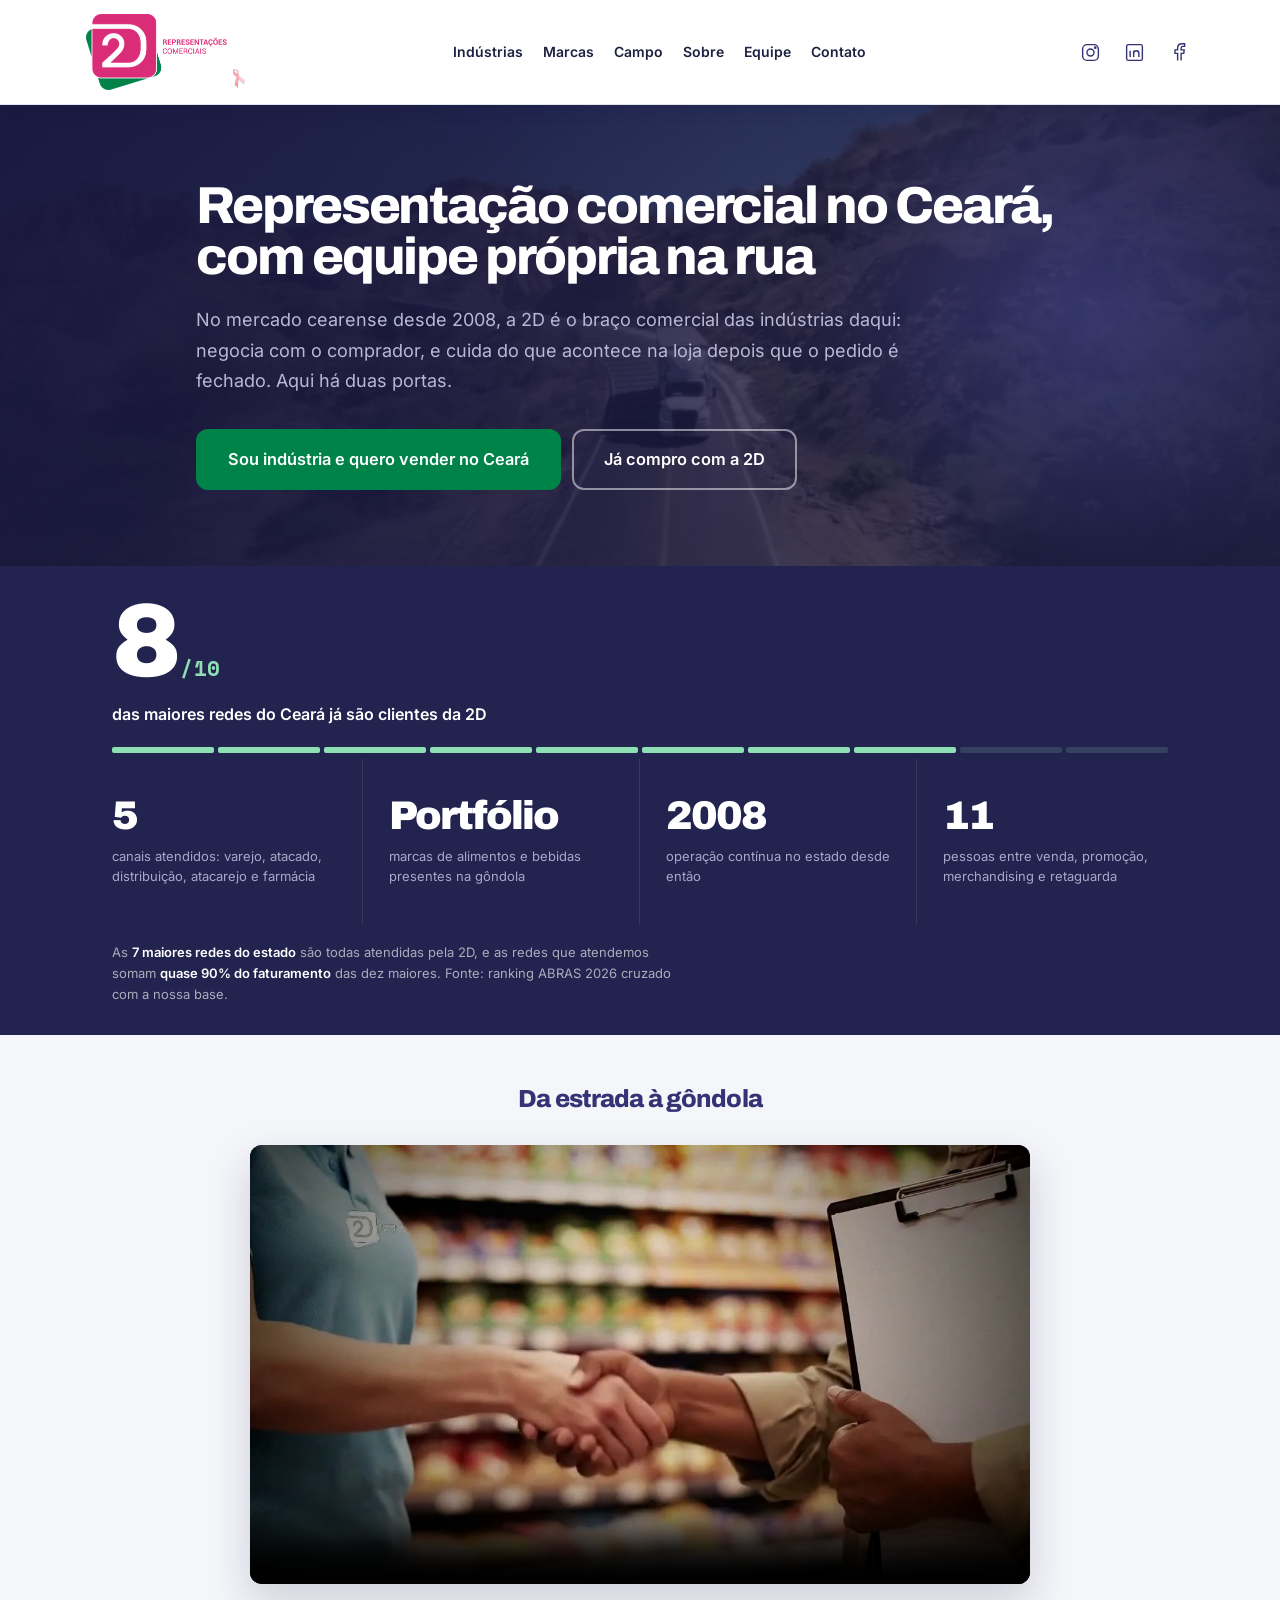
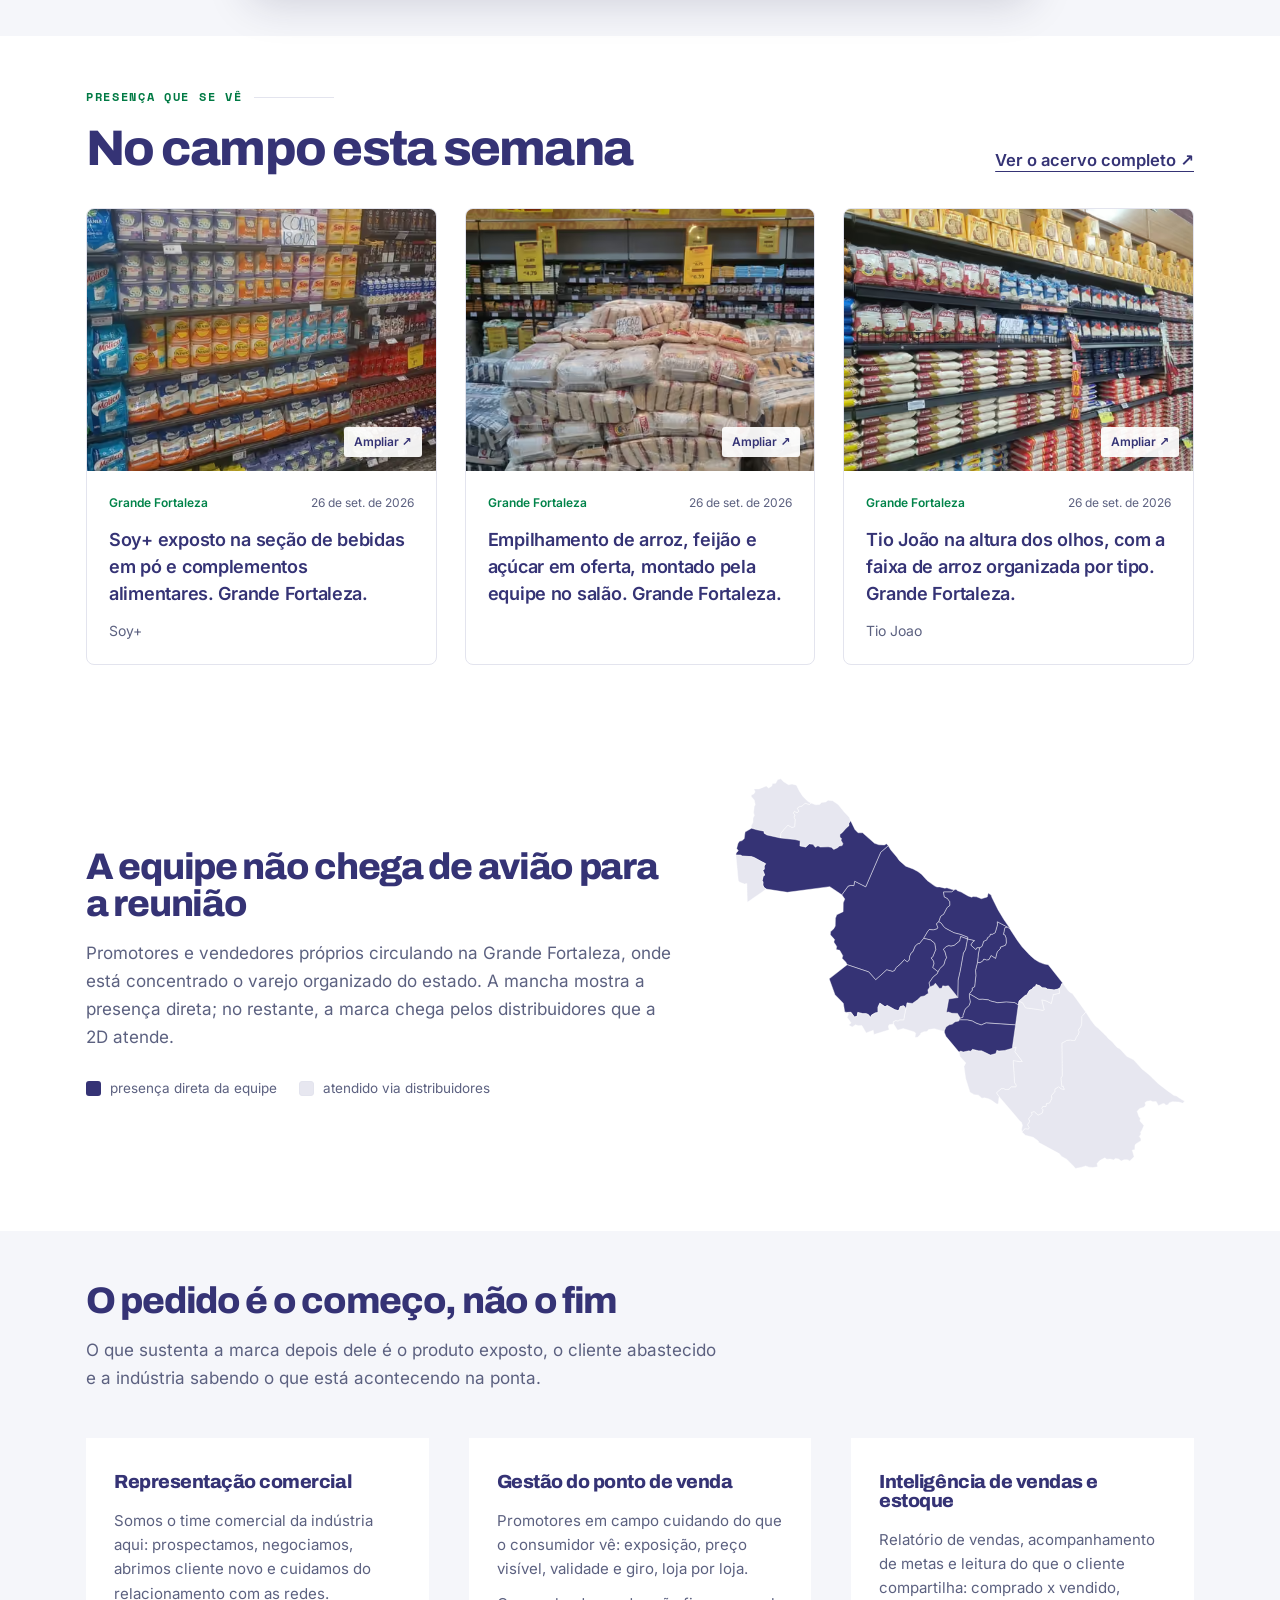
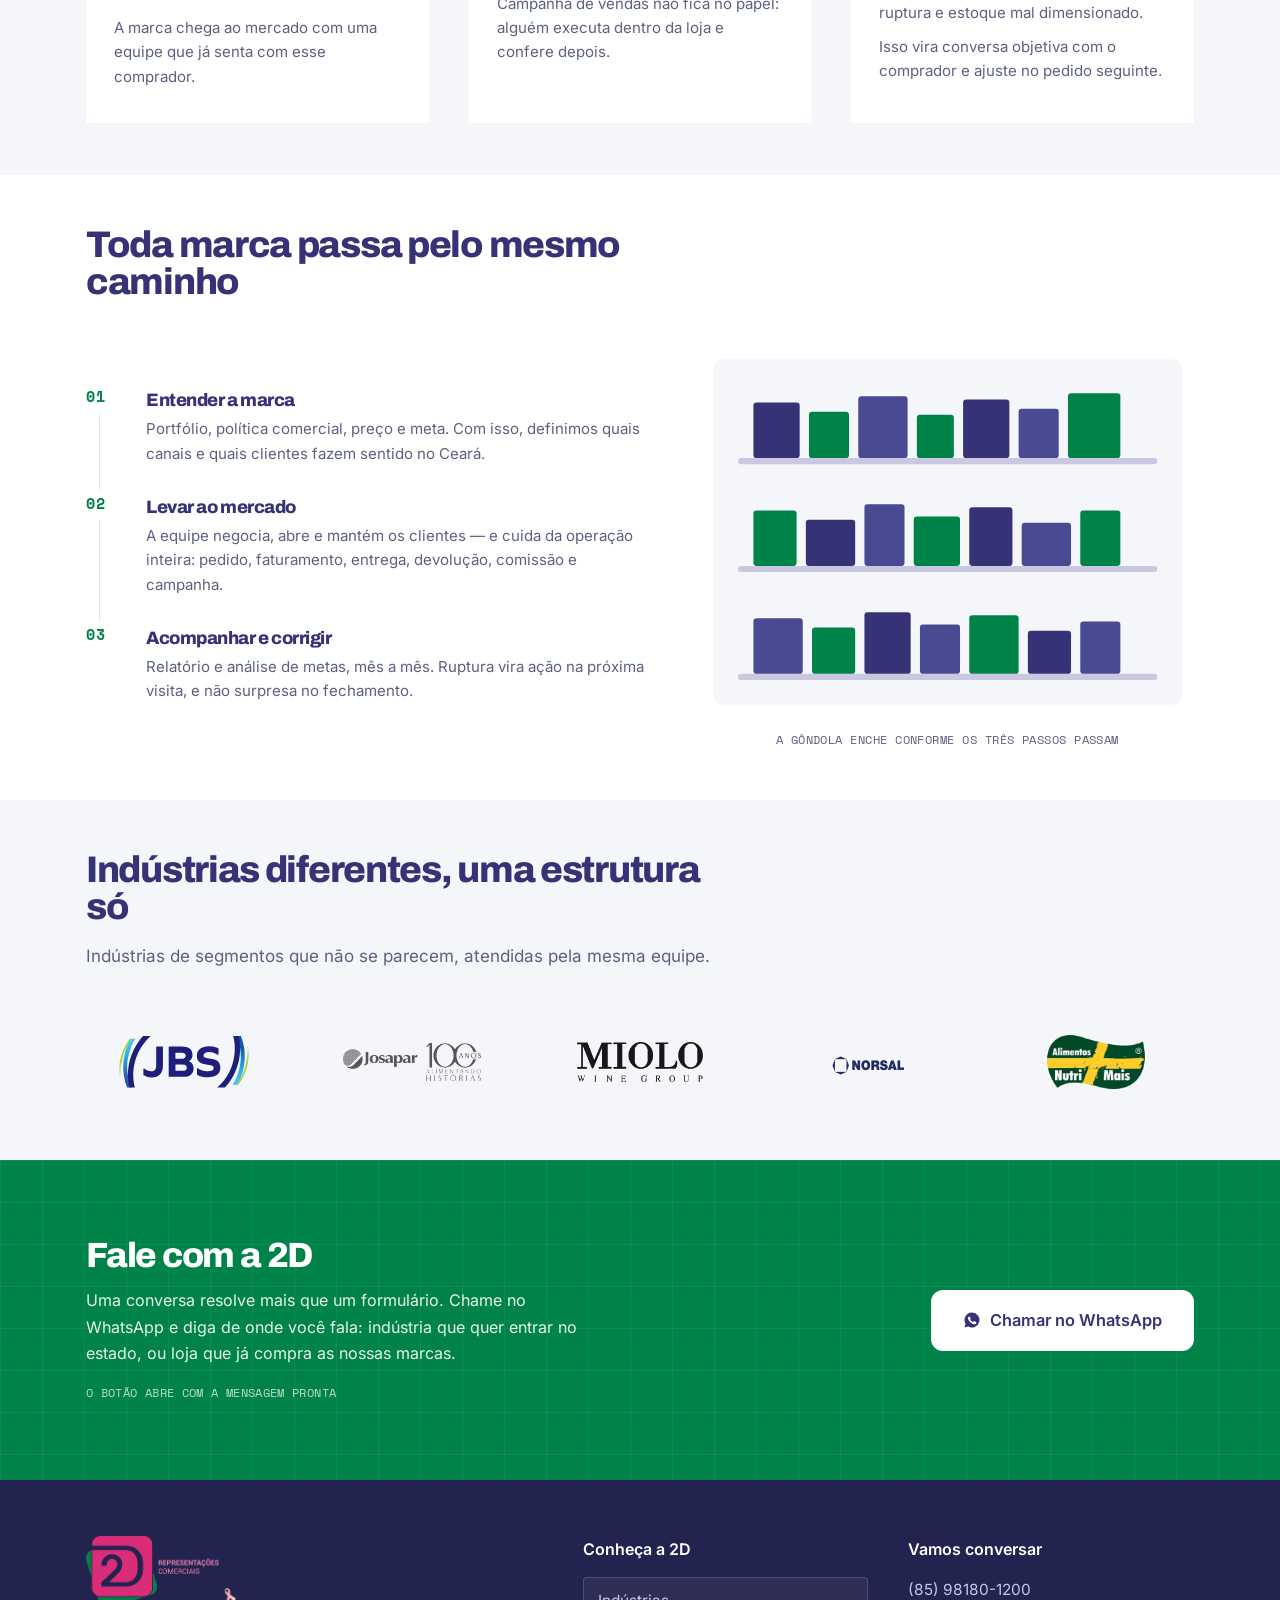
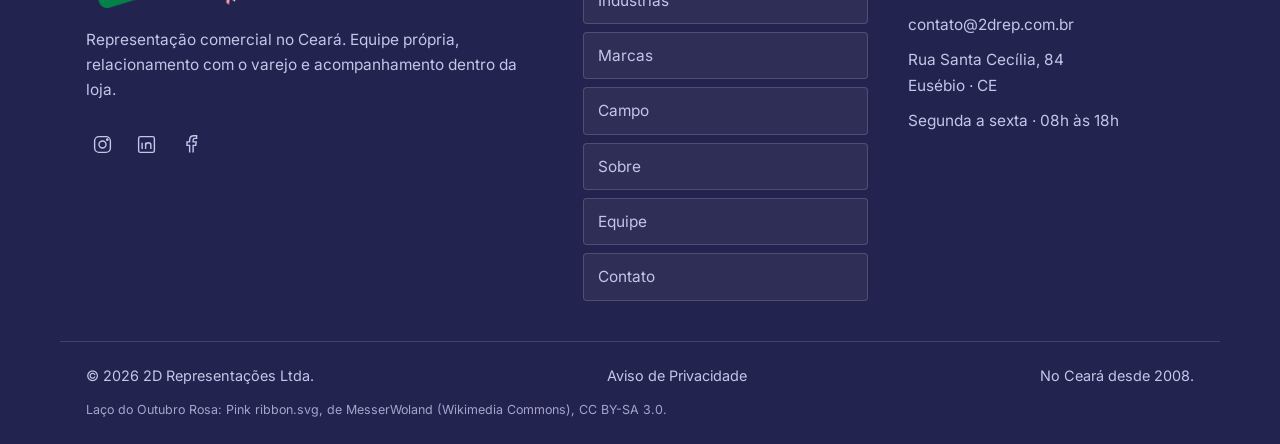
==== commit 56773216: "Atualiza site institucional" ====
--- a/index.html
+++ b/index.html
@@ -21,7 +21,7 @@
          tecla) ou apos 5 s — o que vier antes. Assim o diretor no 4G recebe a pagina
          inteira antes do pixel, e a home continua dentro do teto de 1 MB da spec
          (tests/test-orcamento.mjs mede ate o networkidle). O fbq() enfileira
-         chamadas ate o script chegar, entao o PageView nao se perde. --><script type="module">(function(e,t,n,r,i,a,o){if(e.fbq)return;i=e.fbq=function(){i.callMethod?i.callMethod.apply(i,arguments):i.queue.push(arguments)},e._fbq||=i,i.push=i,i.loaded=!0,i.version=`2.0`,i.queue=[];var s=!1;function c(){s||(s=!0,a=t.createElement(n),a.async=!0,a.src=r,o=t.getElementsByTagName(n)[0],o.parentNode.insertBefore(a,o))}[`scroll`,`pointerdown`,`touchstart`,`keydown`].forEach(function(t){e.addEventListener(t,c,{once:!0,passive:!0})}),e.setTimeout(c,5e3)})(window,document,`script`,`https://connect.facebook.net/en_US/fbevents.js`),fbq(`init`,`1395801758838823`),fbq(`track`,`PageView`);</script><noscript><img height="1" width="1" style="display:none" alt="" src="https://www.facebook.com/tr?id=1395801758838823&ev=PageView&noscript=1"></noscript><script type="application/ld+json">{"@context":"https://schema.org","@type":"Organization","name":"2D Representações","legalName":"2D Representações LTDA","url":"https://2drep.com.br","logo":"https://2drep.com.br/assets/logo/outubro-rosa/logo.png","image":"https://2drep.com.br/assets/logo/outubro-rosa/favicon-192.png","email":"contato@2drep.com.br","telephone":"+5585981801200","foundingDate":"2008","description":"Representacao comercial no Ceara: o braco comercial das industrias dentro do varejo, atacado, distribuicao, atacarejo e farmacias do estado.","address":{"@type":"PostalAddress","streetAddress":"Rua Santa Cecília, 84","addressLocality":"Eusébio","addressRegion":"CE","postalCode":"61760-000","addressCountry":"BR"},"areaServed":{"@type":"State","name":"Ceara"},"sameAs":["https://instagram.com/2drepres","https://www.linkedin.com/company/2drepres/","https://www.facebook.com/profile.php?id=61594131366941"]}</script><meta name="astro-view-transitions-enabled" content="true"><meta name="astro-view-transitions-fallback" content="animate"><script type="module" src="/_astro/ClientRouter.astro_astro_type_script_index_0_lang.CYDbzu1r.js"></script><link rel="stylesheet" href="/_astro/Base.eDkZZ_Z4.css"></head><body><a class="skip-link" href="#conteudo">Pular para o conteúdo</a><header class="site-header"><div class="container header-inner"><a class="logo-link" href="/index.html" aria-label="2D Representações — início"><img class="logo" src="/assets/logo/outubro-rosa/logo.webp" alt="2D Representações" width="317" height="152"></a><button class="menu-toggle" aria-controls="navegacao" aria-expanded="false" hidden>Menu <span aria-hidden="true">☰</span></button><nav class="main-nav" id="navegacao" aria-label="Navegação principal"><a href="/industrias.html">Indústrias</a><a href="/marcas.html">Marcas</a><a href="/campo.html">Campo</a><a href="/sobre.html">Sobre</a><a href="/equipe.html">Equipe</a><a href="/contato.html">Contato</a></nav><div class="header-redes"><div class="redes" aria-label="Redes sociais da 2D"><a href="https://instagram.com/2drepres" aria-label="Instagram" target="_blank" rel="noopener noreferrer"><svg viewBox="0 0 24 24" fill="none" stroke="currentColor" stroke-width="1.6" aria-hidden="true"><rect x="3" y="3" width="18" height="18" rx="5"/><circle cx="12" cy="12" r="4"/><circle cx="17.5" cy="6.5" r=".8"/></svg></a><a href="https://www.linkedin.com/company/2drepres/" aria-label="LinkedIn" target="_blank" rel="noopener noreferrer"><svg viewBox="0 0 24 24" fill="none" stroke="currentColor" stroke-width="1.6" aria-hidden="true"><rect x="3" y="3" width="18" height="18" rx="2"/><path d="M7 10v7m0-10v.1M11 17v-7m0 3c0-4 6-4 6 0v4"/></svg></a><a href="https://www.facebook.com/profile.php?id=61594131366941" aria-label="Facebook" target="_blank" rel="noopener noreferrer"><svg viewBox="0 0 24 24" fill="none" stroke="currentColor" stroke-width="1.6" aria-hidden="true"><path d="M15 21v-8h3l.5-4H15V7c0-1 .5-2 2-2h2V2h-3c-3 0-5 2-5 5v2H8v4h3v8"/></svg></a></div></div></div></header><main id="conteudo" tabindex="-1"><section class="hero">
+         chamadas ate o script chegar, entao o PageView nao se perde. --><script type="module">(function(e,t,n,r,i,a,o){if(e.fbq)return;i=e.fbq=function(){i.callMethod?i.callMethod.apply(i,arguments):i.queue.push(arguments)},e._fbq||=i,i.push=i,i.loaded=!0,i.version=`2.0`,i.queue=[];var s=!1;function c(){s||(s=!0,a=t.createElement(n),a.async=!0,a.src=r,o=t.getElementsByTagName(n)[0],o.parentNode.insertBefore(a,o))}[`scroll`,`pointerdown`,`touchstart`,`keydown`].forEach(function(t){e.addEventListener(t,c,{once:!0,passive:!0})}),e.setTimeout(c,5e3)})(window,document,`script`,`https://connect.facebook.net/en_US/fbevents.js`),fbq(`init`,`1395801758838823`),fbq(`track`,`PageView`);</script><noscript><img height="1" width="1" style="display:none" alt="" src="https://www.facebook.com/tr?id=1395801758838823&ev=PageView&noscript=1"></noscript><script type="application/ld+json">{"@context":"https://schema.org","@type":"Organization","name":"2D Representações","legalName":"2D Representações LTDA","url":"https://2drep.com.br","logo":"https://2drep.com.br/assets/logo/logo-color.png","image":"https://2drep.com.br/assets/logo/favicon-192.png","email":"contato@2drep.com.br","telephone":"+5585981801200","foundingDate":"2008","description":"Representacao comercial no Ceara: o braco comercial das industrias dentro do varejo, atacado, distribuicao, atacarejo e farmacias do estado.","address":{"@type":"PostalAddress","streetAddress":"Rua Santa Cecília, 84","addressLocality":"Eusébio","addressRegion":"CE","postalCode":"61760-000","addressCountry":"BR"},"areaServed":{"@type":"State","name":"Ceara"},"sameAs":["https://instagram.com/2drepres","https://www.linkedin.com/company/2drepres/","https://www.facebook.com/profile.php?id=61594131366941"]}</script><meta name="astro-view-transitions-enabled" content="true"><meta name="astro-view-transitions-fallback" content="animate"><script type="module" src="/_astro/ClientRouter.astro_astro_type_script_index_0_lang.CYDbzu1r.js"></script><link rel="stylesheet" href="/_astro/Base.eDkZZ_Z4.css"></head><body><a class="skip-link" href="#conteudo">Pular para o conteúdo</a><header class="site-header"><div class="container header-inner"><a class="logo-link" href="/index.html" aria-label="2D Representações — início"><img class="logo" src="/assets/logo/outubro-rosa/logo.webp" alt="2D Representações" width="317" height="152"></a><button class="menu-toggle" aria-controls="navegacao" aria-expanded="false" hidden>Menu <span aria-hidden="true">☰</span></button><nav class="main-nav" id="navegacao" aria-label="Navegação principal"><a href="/industrias.html">Indústrias</a><a href="/marcas.html">Marcas</a><a href="/campo.html">Campo</a><a href="/sobre.html">Sobre</a><a href="/equipe.html">Equipe</a><a href="/contato.html">Contato</a></nav><div class="header-redes"><div class="redes" aria-label="Redes sociais da 2D"><a href="https://instagram.com/2drepres" aria-label="Instagram" target="_blank" rel="noopener noreferrer"><svg viewBox="0 0 24 24" fill="none" stroke="currentColor" stroke-width="1.6" aria-hidden="true"><rect x="3" y="3" width="18" height="18" rx="5"/><circle cx="12" cy="12" r="4"/><circle cx="17.5" cy="6.5" r=".8"/></svg></a><a href="https://www.linkedin.com/company/2drepres/" aria-label="LinkedIn" target="_blank" rel="noopener noreferrer"><svg viewBox="0 0 24 24" fill="none" stroke="currentColor" stroke-width="1.6" aria-hidden="true"><rect x="3" y="3" width="18" height="18" rx="2"/><path d="M7 10v7m0-10v.1M11 17v-7m0 3c0-4 6-4 6 0v4"/></svg></a><a href="https://www.facebook.com/profile.php?id=61594131366941" aria-label="Facebook" target="_blank" rel="noopener noreferrer"><svg viewBox="0 0 24 24" fill="none" stroke="currentColor" stroke-width="1.6" aria-hidden="true"><path d="M15 21v-8h3l.5-4H15V7c0-1 .5-2 2-2h2V2h-3c-3 0-5 2-5 5v2H8v4h3v8"/></svg></a></div></div></div></header><main id="conteudo" tabindex="-1"><section class="hero">
     <!-- O filme de 15 s (cenas 1, 4 e 6) roda atras do topo, mudo e em loop.
          preload="none": o video so comeca a baixar quando interacoes.ts manda
          tocar, depois do load — o LCP continua sendo o h1, nao o video. Sem JS,
@@ -211,4 +211,4 @@
         Chamar no WhatsApp
       </a>
     </div>
-  </section></main><footer class="site-footer"><div class="container footer-top"><div class="footer-brand"><a href="/index.html"><img src="/assets/logo/outubro-rosa/logo.webp" alt="2D Representações" class="logo-footer" width="317" height="152" loading="lazy"></a><p>Representação comercial no Ceará. Equipe própria, relacionamento com o varejo e acompanhamento dentro da loja.</p><div class="redes" aria-label="Redes sociais da 2D"><a href="https://instagram.com/2drepres" aria-label="Instagram" target="_blank" rel="noopener noreferrer"><svg viewBox="0 0 24 24" fill="none" stroke="currentColor" stroke-width="1.6" aria-hidden="true"><rect x="3" y="3" width="18" height="18" rx="5"/><circle cx="12" cy="12" r="4"/><circle cx="17.5" cy="6.5" r=".8"/></svg></a><a href="https://www.linkedin.com/company/2drepres/" aria-label="LinkedIn" target="_blank" rel="noopener noreferrer"><svg viewBox="0 0 24 24" fill="none" stroke="currentColor" stroke-width="1.6" aria-hidden="true"><rect x="3" y="3" width="18" height="18" rx="2"/><path d="M7 10v7m0-10v.1M11 17v-7m0 3c0-4 6-4 6 0v4"/></svg></a><a href="https://www.facebook.com/profile.php?id=61594131366941" aria-label="Facebook" target="_blank" rel="noopener noreferrer"><svg viewBox="0 0 24 24" fill="none" stroke="currentColor" stroke-width="1.6" aria-hidden="true"><path d="M15 21v-8h3l.5-4H15V7c0-1 .5-2 2-2h2V2h-3c-3 0-5 2-5 5v2H8v4h3v8"/></svg></a></div></div><div class="footer-col"><p class="footer-title">Conheça a 2D</p><ul class="footer-list footer-nav"><li><a href="/industrias.html">Indústrias</a></li><li><a href="/marcas.html">Marcas</a></li><li><a href="/campo.html">Campo</a></li><li><a href="/sobre.html">Sobre</a></li><li><a href="/equipe.html">Equipe</a></li><li><a href="/contato.html">Contato</a></li></ul></div><div class="footer-col"><p class="footer-title">Vamos conversar</p><ul class="footer-list"><li><a href="https://wa.me/5585981801200">(85) 98180-1200</a></li><li><a href="mailto:contato@2drep.com.br">contato@2drep.com.br</a></li><li>Rua Santa Cecília, 84<br>Eusébio · CE</li><li>Segunda a sexta · 08h às 18h</li></ul></div></div><div class="container footer-bottom"><p>© 2026 2D Representações Ltda.</p><p><a href="/privacidade.html">Aviso de Privacidade</a></p><p>No Ceará desde 2008.</p></div><p class="container footer-credito">Laço do Outubro Rosa: <a href="https://commons.wikimedia.org/wiki/File:Pink_ribbon.svg" target="_blank" rel="noopener noreferrer">Pink ribbon.svg</a>, de MesserWoland (Wikimedia Commons), <a href="https://creativecommons.org/licenses/by-sa/3.0/" target="_blank" rel="noopener noreferrer">CC BY-SA 3.0</a>.</p></footer><dialog id="foto-ampliada" class="foto-dialog" aria-label="Foto de campo ampliada"><form method="dialog"><button>Fechar ×</button></form><figure><img alt=""><figcaption></figcaption></figure></dialog><script type="module">var e;function t(){e?.abort(),e=new AbortController;let{signal:t}=e,n=document.querySelector(`.menu-toggle`),r=document.querySelector(`#navegacao`);if(n&&r){n.hidden=!1,document.documentElement.classList.add(`menu-pronto`);let e=()=>{n.setAttribute(`aria-expanded`,`false`),r.classList.remove(`aberto`)};n.addEventListener(`click`,()=>{let e=n.getAttribute(`aria-expanded`)!==`true`;n.setAttribute(`aria-expanded`,String(e)),r.classList.toggle(`aberto`,e)},{signal:t}),document.addEventListener(`keydown`,t=>{t.key===`Escape`&&(e(),n.focus())},{signal:t}),r.addEventListener(`click`,e,{signal:t})}let i=document.querySelector(`[data-filtros]`);if(i){i.hidden=!1;let e=i.querySelector(`[name=praca]`),n=i.querySelector(`[name=marca]`),r=i.querySelector(`[role=status]`),a=[...document.querySelectorAll(`[data-peca]`)],o=(t=!0)=>{let i=0;for(let t of a){let r=JSON.parse(t.dataset.marcas||`[]`);t.hidden=!!(e.value&&t.dataset.praca!==e.value||n.value&&!r.includes(n.value)),t.hidden||i++}document.querySelectorAll(`[data-mes]`).forEach(e=>{e.hidden=!e.querySelector(`[data-peca]:not([hidden])`)});let o=document.querySelector(`.sem-resultado`);if(o&&(o.hidden=i>0),r.textContent=`${i} ${i===1?`registro`:`registros`}`,t){let t=new URL(location.href);for(let r of[e,n])r.value?t.searchParams.set(r.name,r.value):t.searchParams.delete(r.name);t.href!==location.href&&history.pushState({},``,t)}},s=()=>{let t=new URLSearchParams(location.search);for(let r of[e,n]){let e=t.get(r.name)||``;r.value=[...r.options].some(t=>t.value===e)?e:``}o(!1)};i.addEventListener(`change`,()=>o(),{signal:t}),i.addEventListener(`submit`,e=>{e.preventDefault(),o()},{signal:t}),i.addEventListener(`reset`,()=>{e.value=``,n.value=``,o()},{signal:t}),window.addEventListener(`popstate`,s,{signal:t}),s()}document.querySelectorAll(`[data-foto]`).forEach(e=>{e.addEventListener(`click`,t=>{if(t.ctrlKey||t.metaKey||t.shiftKey||t.altKey)return;let n=document.querySelector(`#foto-ampliada`),r=e.querySelector(`img`);if(!n||!r)return;t.preventDefault();let i=n.querySelector(`img`);i.src=r.currentSrc||r.src,i.alt=r.alt,n.querySelector(`figcaption`).textContent=r.alt,n.showModal()},{signal:t})});let a=document.querySelector(`#foto-ampliada`);a?.addEventListener(`click`,e=>{e.target===a&&a.close()},{signal:t}),document.addEventListener(`click`,e=>{let t=e.target instanceof Element?e.target.closest(`a[href]`):null;if(!t)return;let n=t.getAttribute(`href`)||``,r=n.startsWith(`mailto:`)?`email`:n.startsWith(`tel:`)?`telefone`:/^https?:\/\/(wa\.me|api\.whatsapp\.com)\//.test(n)?`whatsapp`:``;if(!r)return;let i=`sem texto`;if(r===`whatsapp`)try{i=new URL(n,location.href).searchParams.get(`text`)?.slice(0,60)||`sem texto`}catch{}let a={metodo:r,pagina:location.pathname,marcador:i},o=window;o.gtag?o.gtag(`event`,`generate_lead`,a):(o.dataLayer=o.dataLayer||[]).push([`event`,`generate_lead`,a]),o.fbq?.(`trackCustom`,`Contato`,a)},{signal:t,capture:!0});let o=document.querySelector(`#hero-video`);if(o&&!matchMedia(`(prefers-reduced-motion: reduce)`).matches){let e=()=>o.play().then(()=>!0).catch(()=>!1),n=async()=>{if(o.preload=`auto`,await e())return;let n=async()=>{await e()&&i()},r=[`pointerdown`,`touchstart`,`scroll`,`keydown`],i=()=>r.forEach(e=>window.removeEventListener(e,n));r.forEach(e=>window.addEventListener(e,n,{passive:!0,signal:t}))};document.readyState===`complete`?n():window.addEventListener(`load`,n,{once:!0,signal:t})}}document.addEventListener(`astro:page-load`,t),document.addEventListener(`astro:before-swap`,()=>e?.abort());</script></body></html>+  </section></main><footer class="site-footer"><div class="container footer-top"><div class="footer-brand"><a href="/index.html"><img src="/assets/logo/outubro-rosa/logo-rodape.webp" alt="2D Representações" class="logo-footer" width="317" height="152" loading="lazy"></a><p>Representação comercial no Ceará. Equipe própria, relacionamento com o varejo e acompanhamento dentro da loja.</p><div class="redes" aria-label="Redes sociais da 2D"><a href="https://instagram.com/2drepres" aria-label="Instagram" target="_blank" rel="noopener noreferrer"><svg viewBox="0 0 24 24" fill="none" stroke="currentColor" stroke-width="1.6" aria-hidden="true"><rect x="3" y="3" width="18" height="18" rx="5"/><circle cx="12" cy="12" r="4"/><circle cx="17.5" cy="6.5" r=".8"/></svg></a><a href="https://www.linkedin.com/company/2drepres/" aria-label="LinkedIn" target="_blank" rel="noopener noreferrer"><svg viewBox="0 0 24 24" fill="none" stroke="currentColor" stroke-width="1.6" aria-hidden="true"><rect x="3" y="3" width="18" height="18" rx="2"/><path d="M7 10v7m0-10v.1M11 17v-7m0 3c0-4 6-4 6 0v4"/></svg></a><a href="https://www.facebook.com/profile.php?id=61594131366941" aria-label="Facebook" target="_blank" rel="noopener noreferrer"><svg viewBox="0 0 24 24" fill="none" stroke="currentColor" stroke-width="1.6" aria-hidden="true"><path d="M15 21v-8h3l.5-4H15V7c0-1 .5-2 2-2h2V2h-3c-3 0-5 2-5 5v2H8v4h3v8"/></svg></a></div></div><div class="footer-col"><p class="footer-title">Conheça a 2D</p><ul class="footer-list footer-nav"><li><a href="/industrias.html">Indústrias</a></li><li><a href="/marcas.html">Marcas</a></li><li><a href="/campo.html">Campo</a></li><li><a href="/sobre.html">Sobre</a></li><li><a href="/equipe.html">Equipe</a></li><li><a href="/contato.html">Contato</a></li></ul></div><div class="footer-col"><p class="footer-title">Vamos conversar</p><ul class="footer-list"><li><a href="https://wa.me/5585981801200">(85) 98180-1200</a></li><li><a href="mailto:contato@2drep.com.br">contato@2drep.com.br</a></li><li>Rua Santa Cecília, 84<br>Eusébio · CE</li><li>Segunda a sexta · 08h às 18h</li></ul></div></div><div class="container footer-bottom"><p>© 2026 2D Representações Ltda.</p><p><a href="/privacidade.html">Aviso de Privacidade</a></p><p>No Ceará desde 2008.</p></div><p class="container footer-credito">Laço do Outubro Rosa: <a href="https://commons.wikimedia.org/wiki/File:Pink_ribbon.svg" target="_blank" rel="noopener noreferrer">Pink ribbon.svg</a>, de MesserWoland (Wikimedia Commons), <a href="https://creativecommons.org/licenses/by-sa/3.0/" target="_blank" rel="noopener noreferrer">CC BY-SA 3.0</a>.</p></footer><dialog id="foto-ampliada" class="foto-dialog" aria-label="Foto de campo ampliada"><form method="dialog"><button>Fechar ×</button></form><figure><img alt=""><figcaption></figcaption></figure></dialog><script type="module">var e;function t(){e?.abort(),e=new AbortController;let{signal:t}=e,n=document.querySelector(`.menu-toggle`),r=document.querySelector(`#navegacao`);if(n&&r){n.hidden=!1,document.documentElement.classList.add(`menu-pronto`);let e=()=>{n.setAttribute(`aria-expanded`,`false`),r.classList.remove(`aberto`)};n.addEventListener(`click`,()=>{let e=n.getAttribute(`aria-expanded`)!==`true`;n.setAttribute(`aria-expanded`,String(e)),r.classList.toggle(`aberto`,e)},{signal:t}),document.addEventListener(`keydown`,t=>{t.key===`Escape`&&(e(),n.focus())},{signal:t}),r.addEventListener(`click`,e,{signal:t})}let i=document.querySelector(`[data-filtros]`);if(i){i.hidden=!1;let e=i.querySelector(`[name=praca]`),n=i.querySelector(`[name=marca]`),r=i.querySelector(`[role=status]`),a=[...document.querySelectorAll(`[data-peca]`)],o=(t=!0)=>{let i=0;for(let t of a){let r=JSON.parse(t.dataset.marcas||`[]`);t.hidden=!!(e.value&&t.dataset.praca!==e.value||n.value&&!r.includes(n.value)),t.hidden||i++}document.querySelectorAll(`[data-mes]`).forEach(e=>{e.hidden=!e.querySelector(`[data-peca]:not([hidden])`)});let o=document.querySelector(`.sem-resultado`);if(o&&(o.hidden=i>0),r.textContent=`${i} ${i===1?`registro`:`registros`}`,t){let t=new URL(location.href);for(let r of[e,n])r.value?t.searchParams.set(r.name,r.value):t.searchParams.delete(r.name);t.href!==location.href&&history.pushState({},``,t)}},s=()=>{let t=new URLSearchParams(location.search);for(let r of[e,n]){let e=t.get(r.name)||``;r.value=[...r.options].some(t=>t.value===e)?e:``}o(!1)};i.addEventListener(`change`,()=>o(),{signal:t}),i.addEventListener(`submit`,e=>{e.preventDefault(),o()},{signal:t}),i.addEventListener(`reset`,()=>{e.value=``,n.value=``,o()},{signal:t}),window.addEventListener(`popstate`,s,{signal:t}),s()}document.querySelectorAll(`[data-foto]`).forEach(e=>{e.addEventListener(`click`,t=>{if(t.ctrlKey||t.metaKey||t.shiftKey||t.altKey)return;let n=document.querySelector(`#foto-ampliada`),r=e.querySelector(`img`);if(!n||!r)return;t.preventDefault();let i=n.querySelector(`img`);i.src=r.currentSrc||r.src,i.alt=r.alt,n.querySelector(`figcaption`).textContent=r.alt,n.showModal()},{signal:t})});let a=document.querySelector(`#foto-ampliada`);a?.addEventListener(`click`,e=>{e.target===a&&a.close()},{signal:t}),document.addEventListener(`click`,e=>{let t=e.target instanceof Element?e.target.closest(`a[href]`):null;if(!t)return;let n=t.getAttribute(`href`)||``,r=n.startsWith(`mailto:`)?`email`:n.startsWith(`tel:`)?`telefone`:/^https?:\/\/(wa\.me|api\.whatsapp\.com)\//.test(n)?`whatsapp`:``;if(!r)return;let i=`sem texto`;if(r===`whatsapp`)try{i=new URL(n,location.href).searchParams.get(`text`)?.slice(0,60)||`sem texto`}catch{}let a={metodo:r,pagina:location.pathname,marcador:i},o=window;o.gtag?o.gtag(`event`,`generate_lead`,a):(o.dataLayer=o.dataLayer||[]).push([`event`,`generate_lead`,a]),o.fbq?.(`trackCustom`,`Contato`,a)},{signal:t,capture:!0});let o=document.querySelector(`#hero-video`);if(o&&!matchMedia(`(prefers-reduced-motion: reduce)`).matches){let e=()=>o.play().then(()=>!0).catch(()=>!1),n=async()=>{if(o.preload=`auto`,await e())return;let n=async()=>{await e()&&i()},r=[`pointerdown`,`touchstart`,`scroll`,`keydown`],i=()=>r.forEach(e=>window.removeEventListener(e,n));r.forEach(e=>window.addEventListener(e,n,{passive:!0,signal:t}))};document.readyState===`complete`?n():window.addEventListener(`load`,n,{once:!0,signal:t})}}document.addEventListener(`astro:page-load`,t),document.addEventListener(`astro:before-swap`,()=>e?.abort());</script></body></html>
